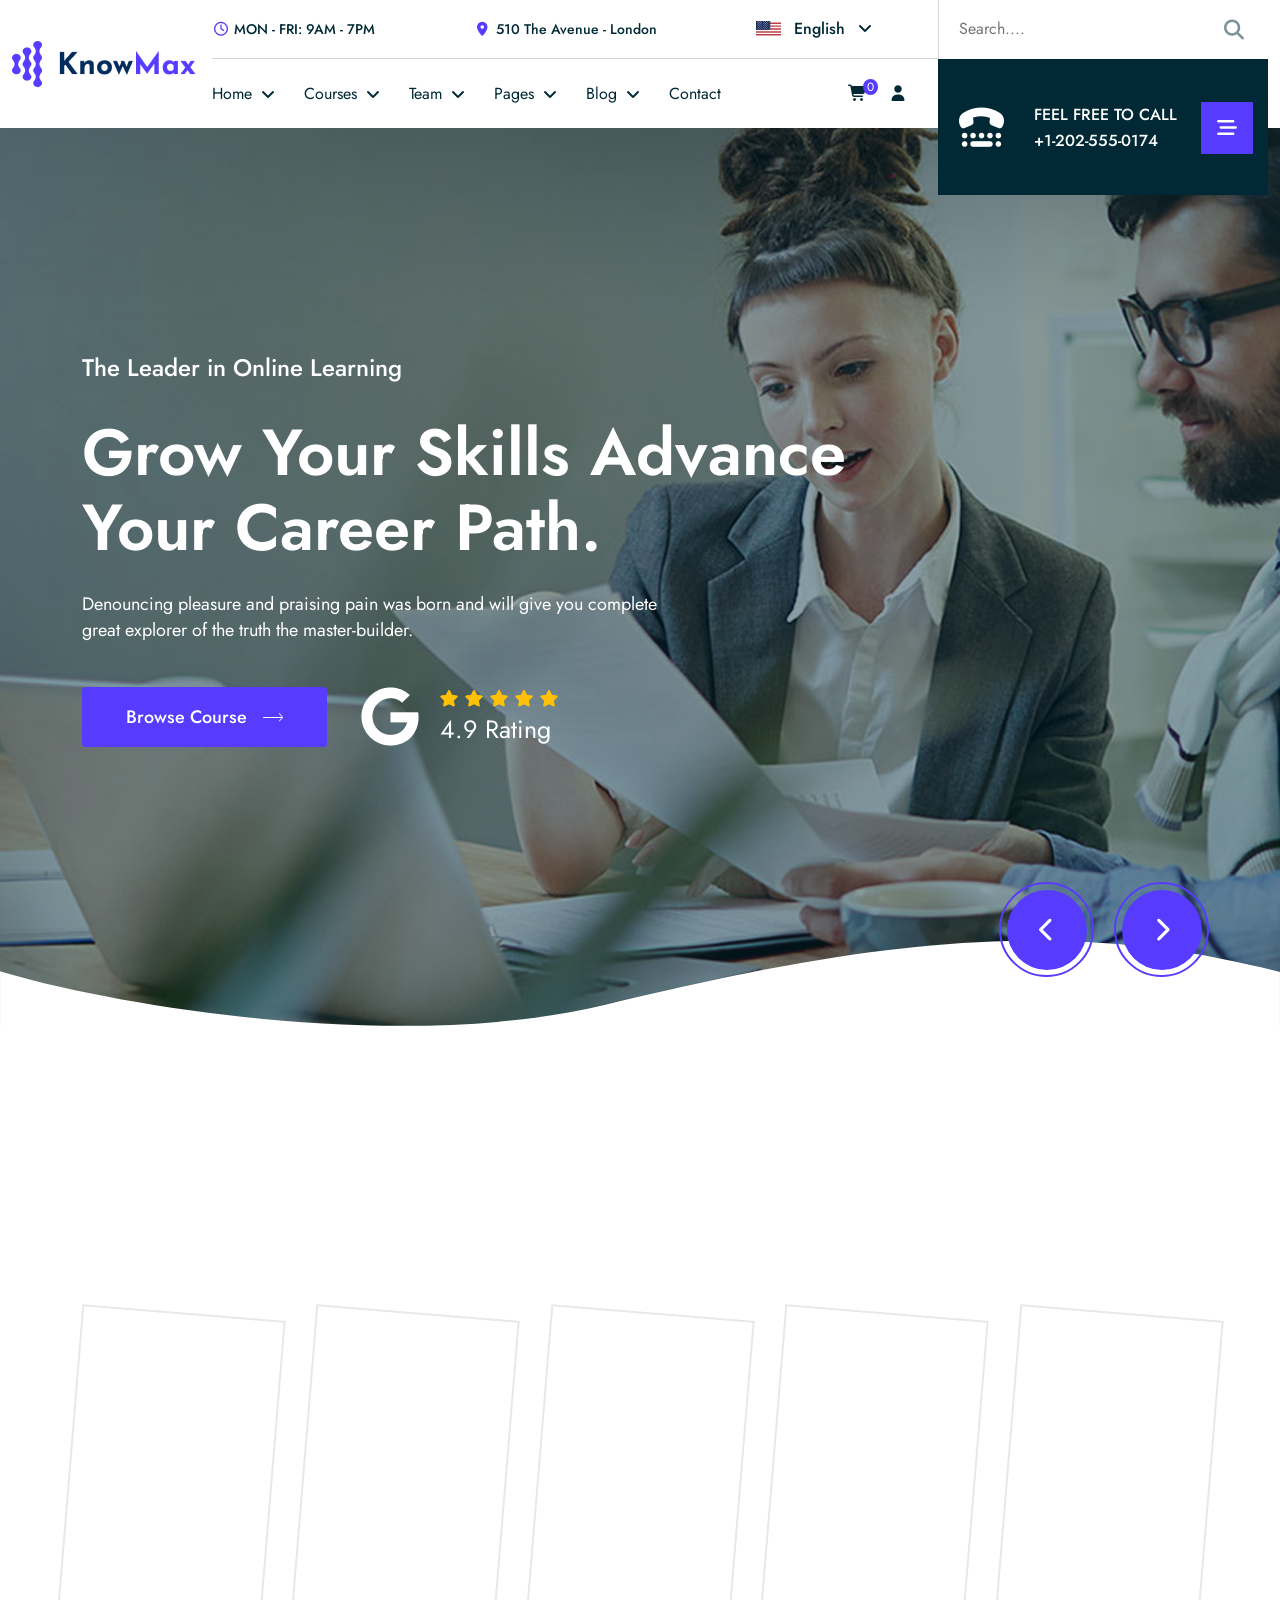
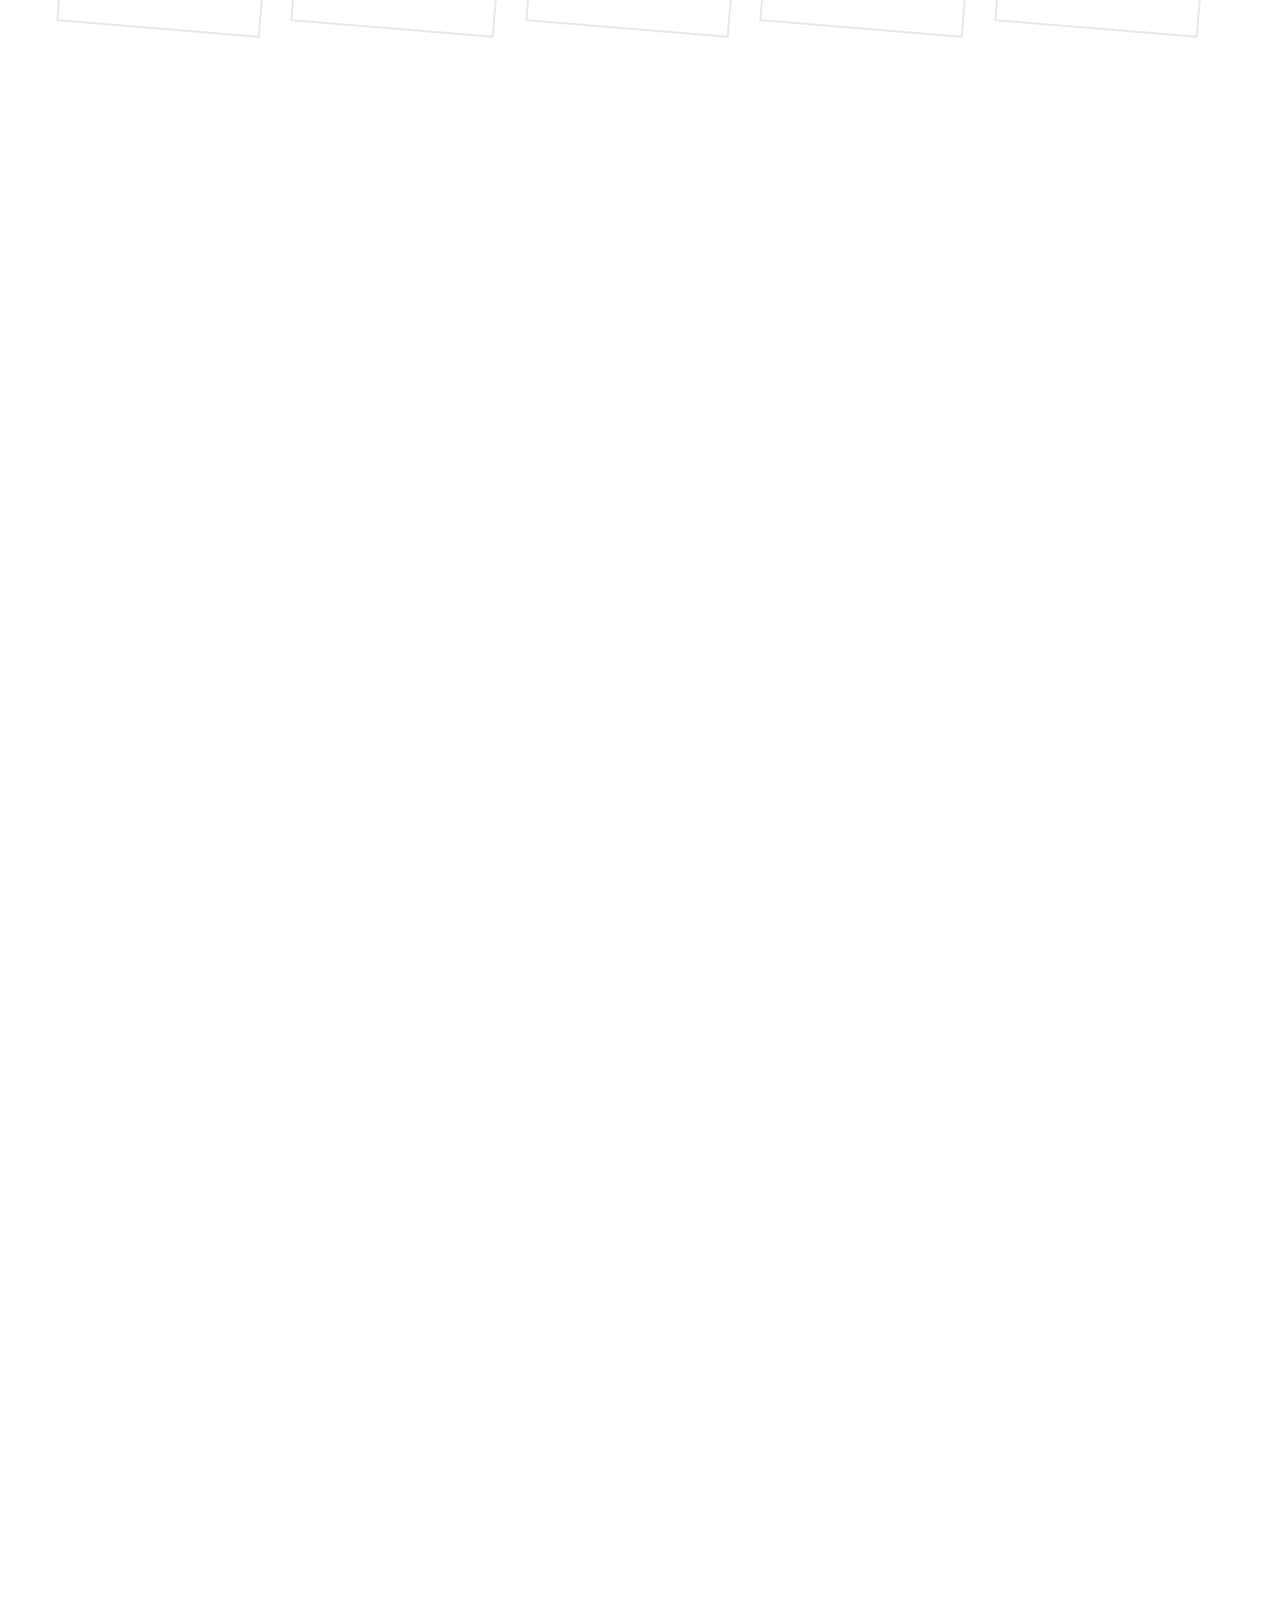
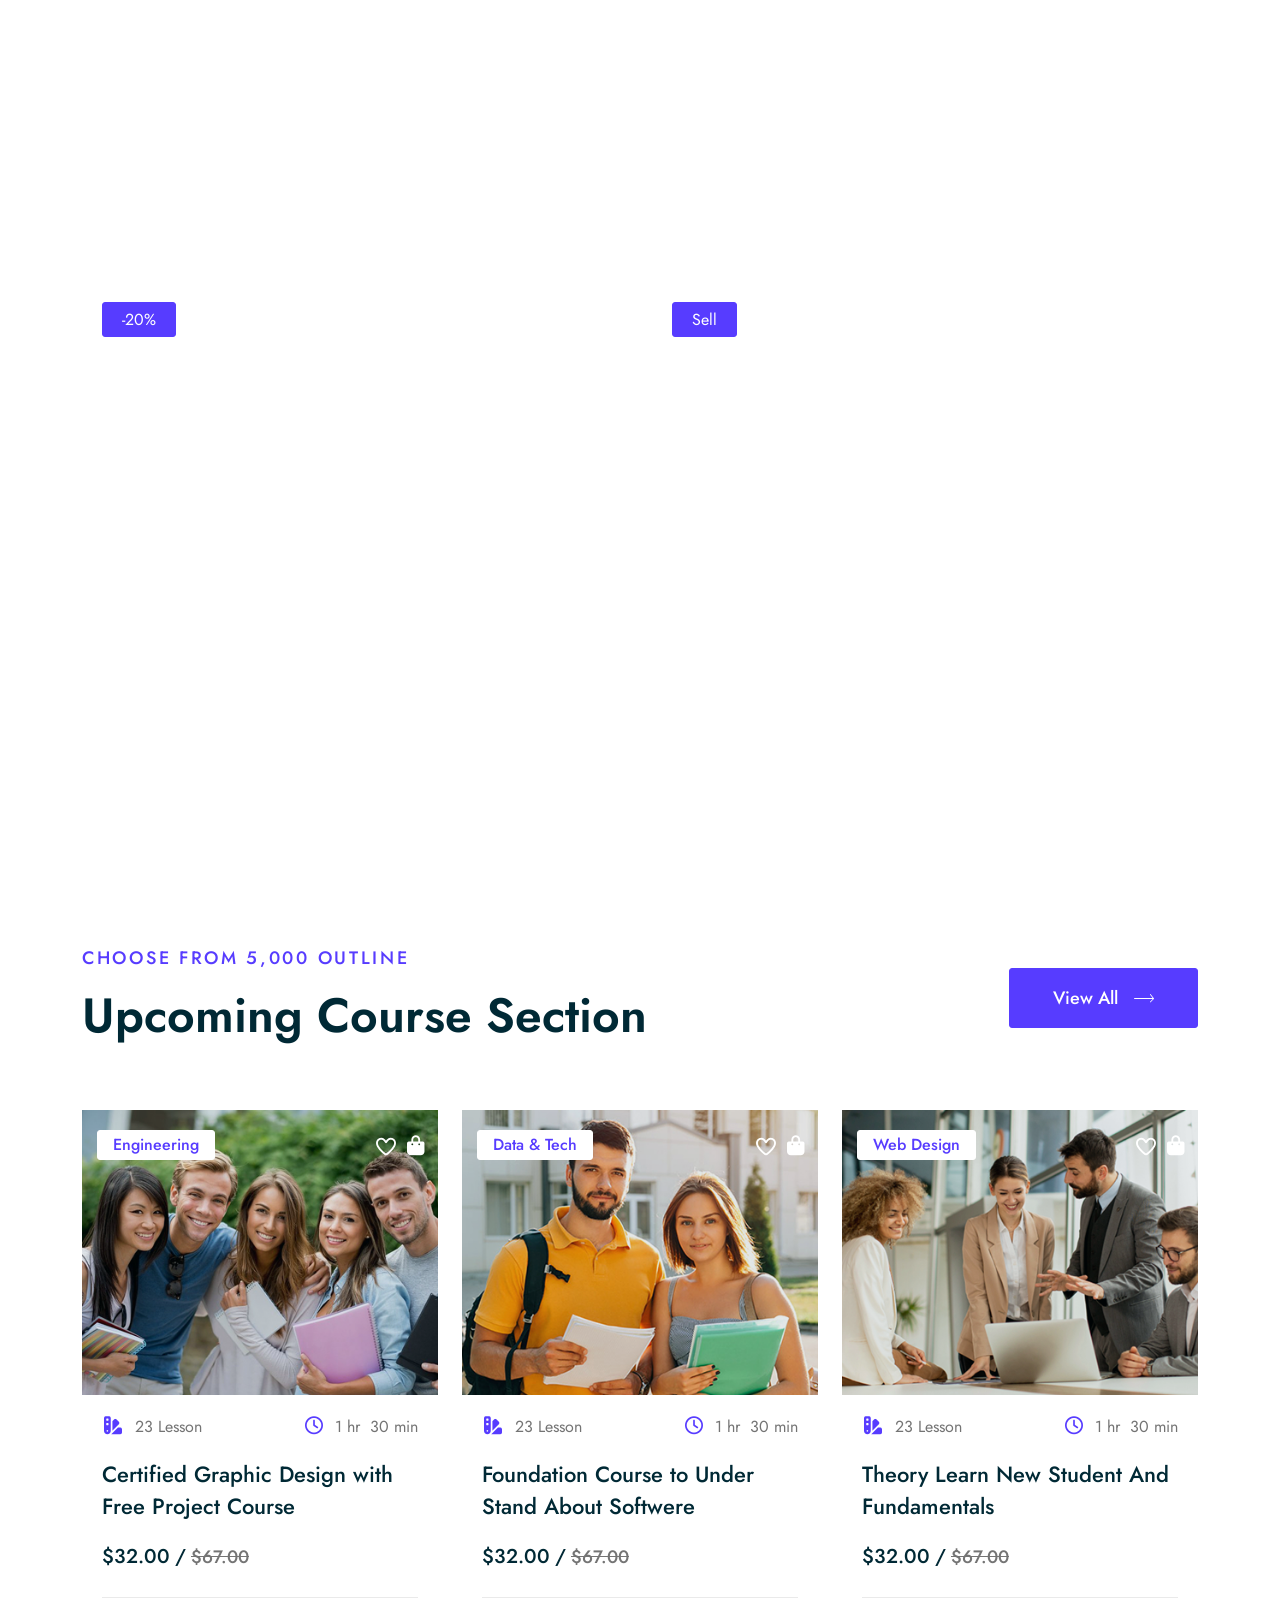
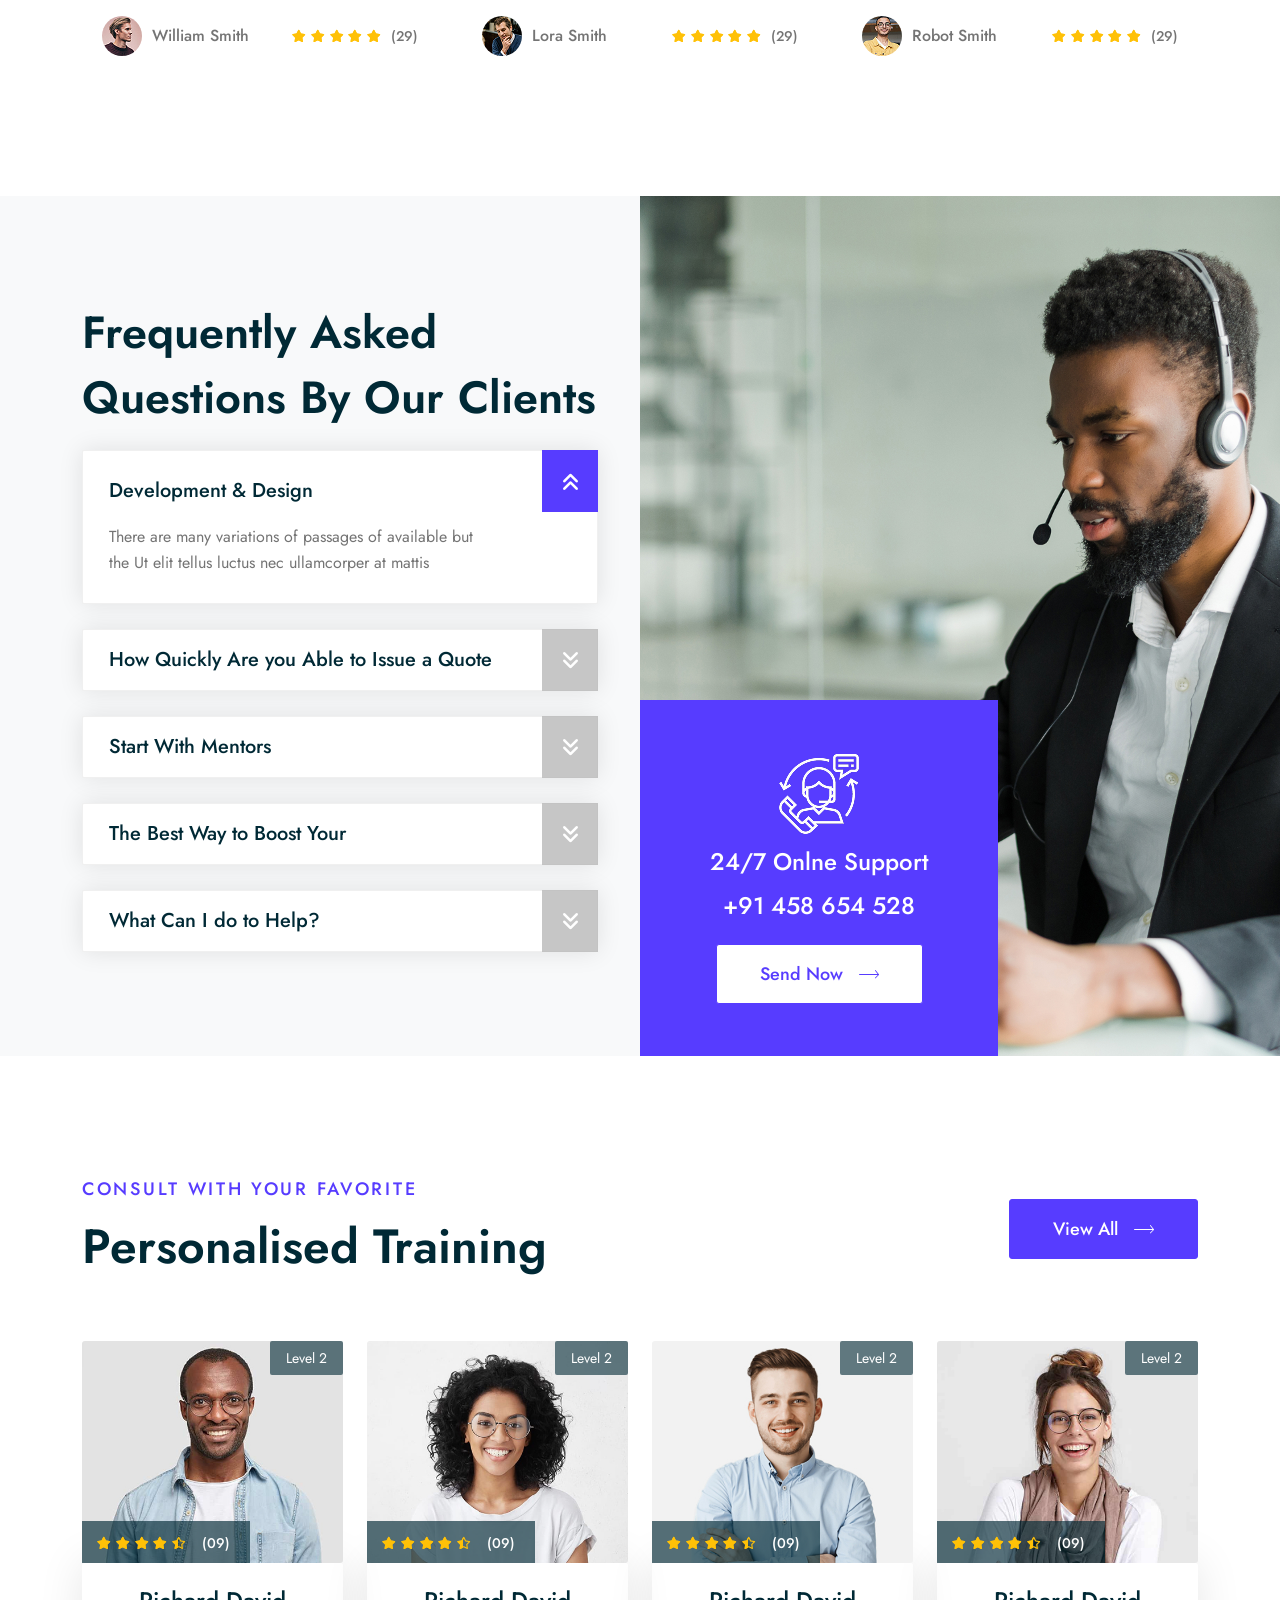
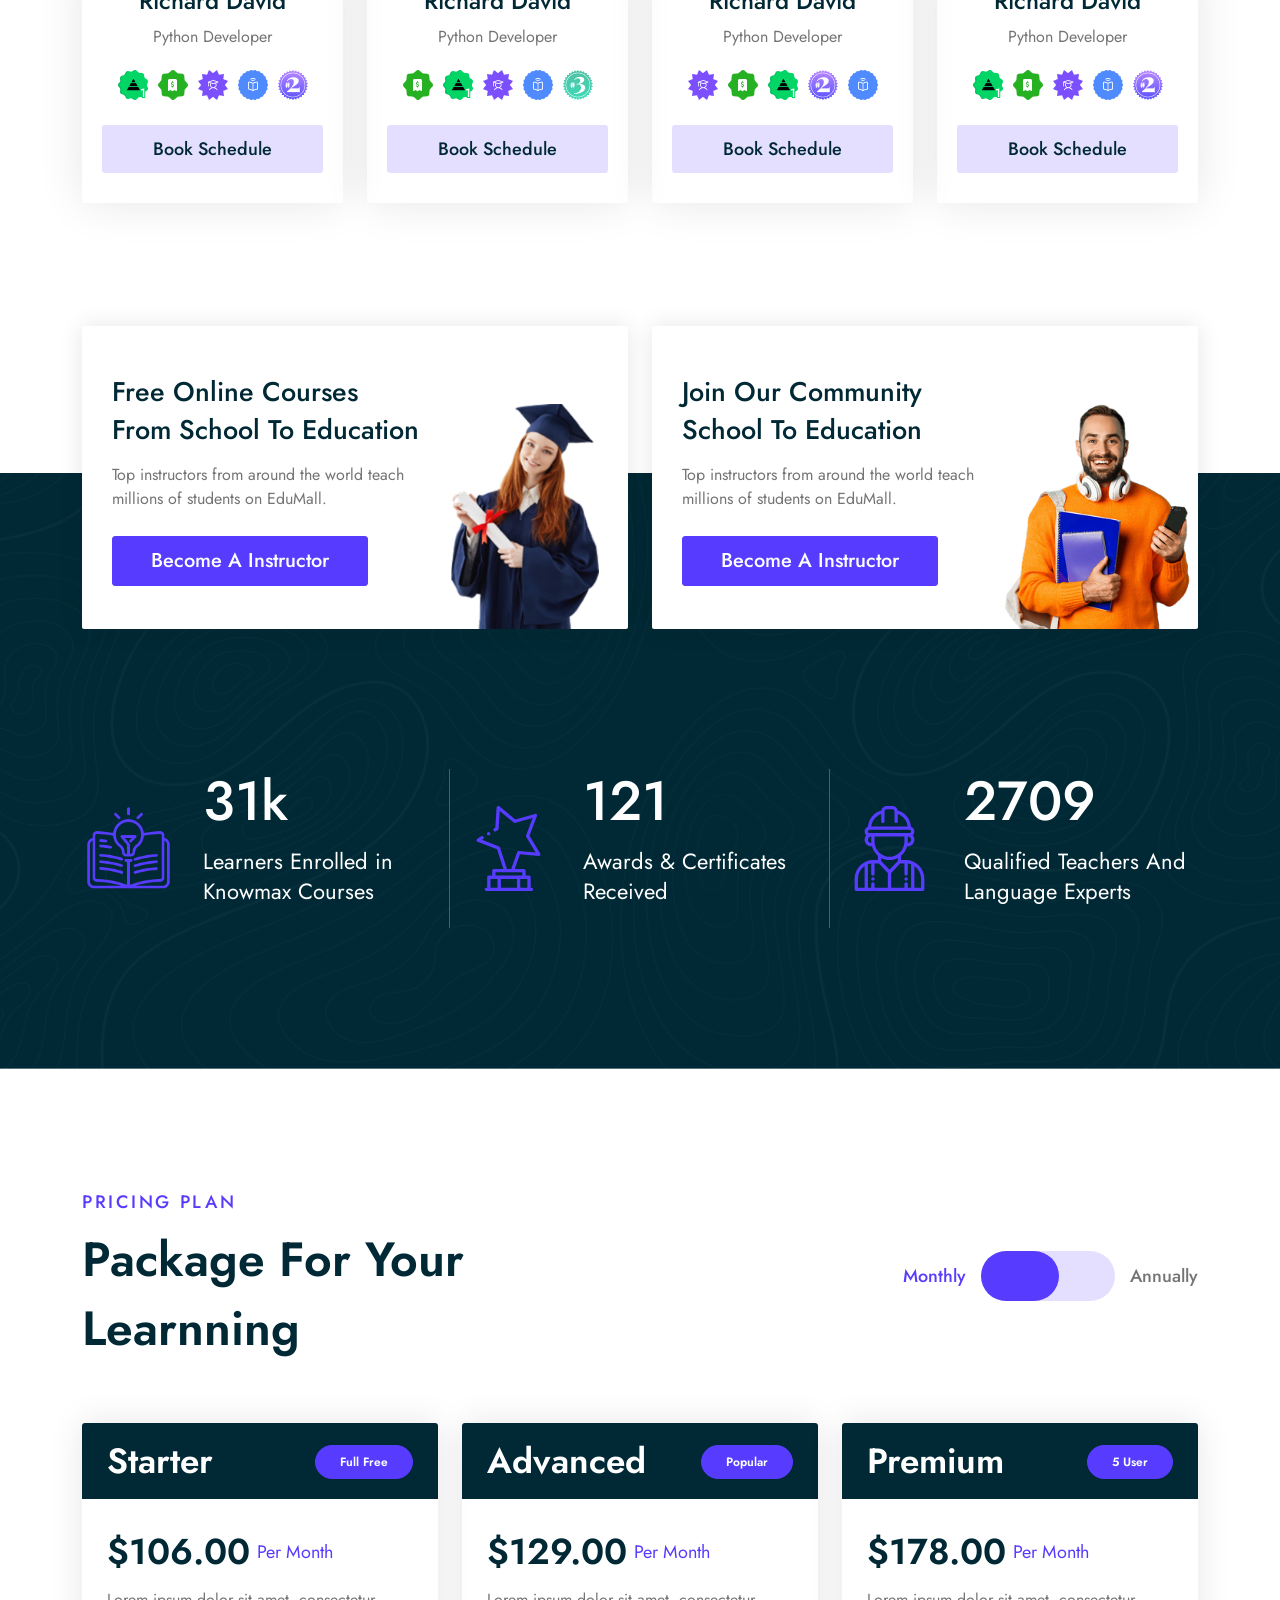
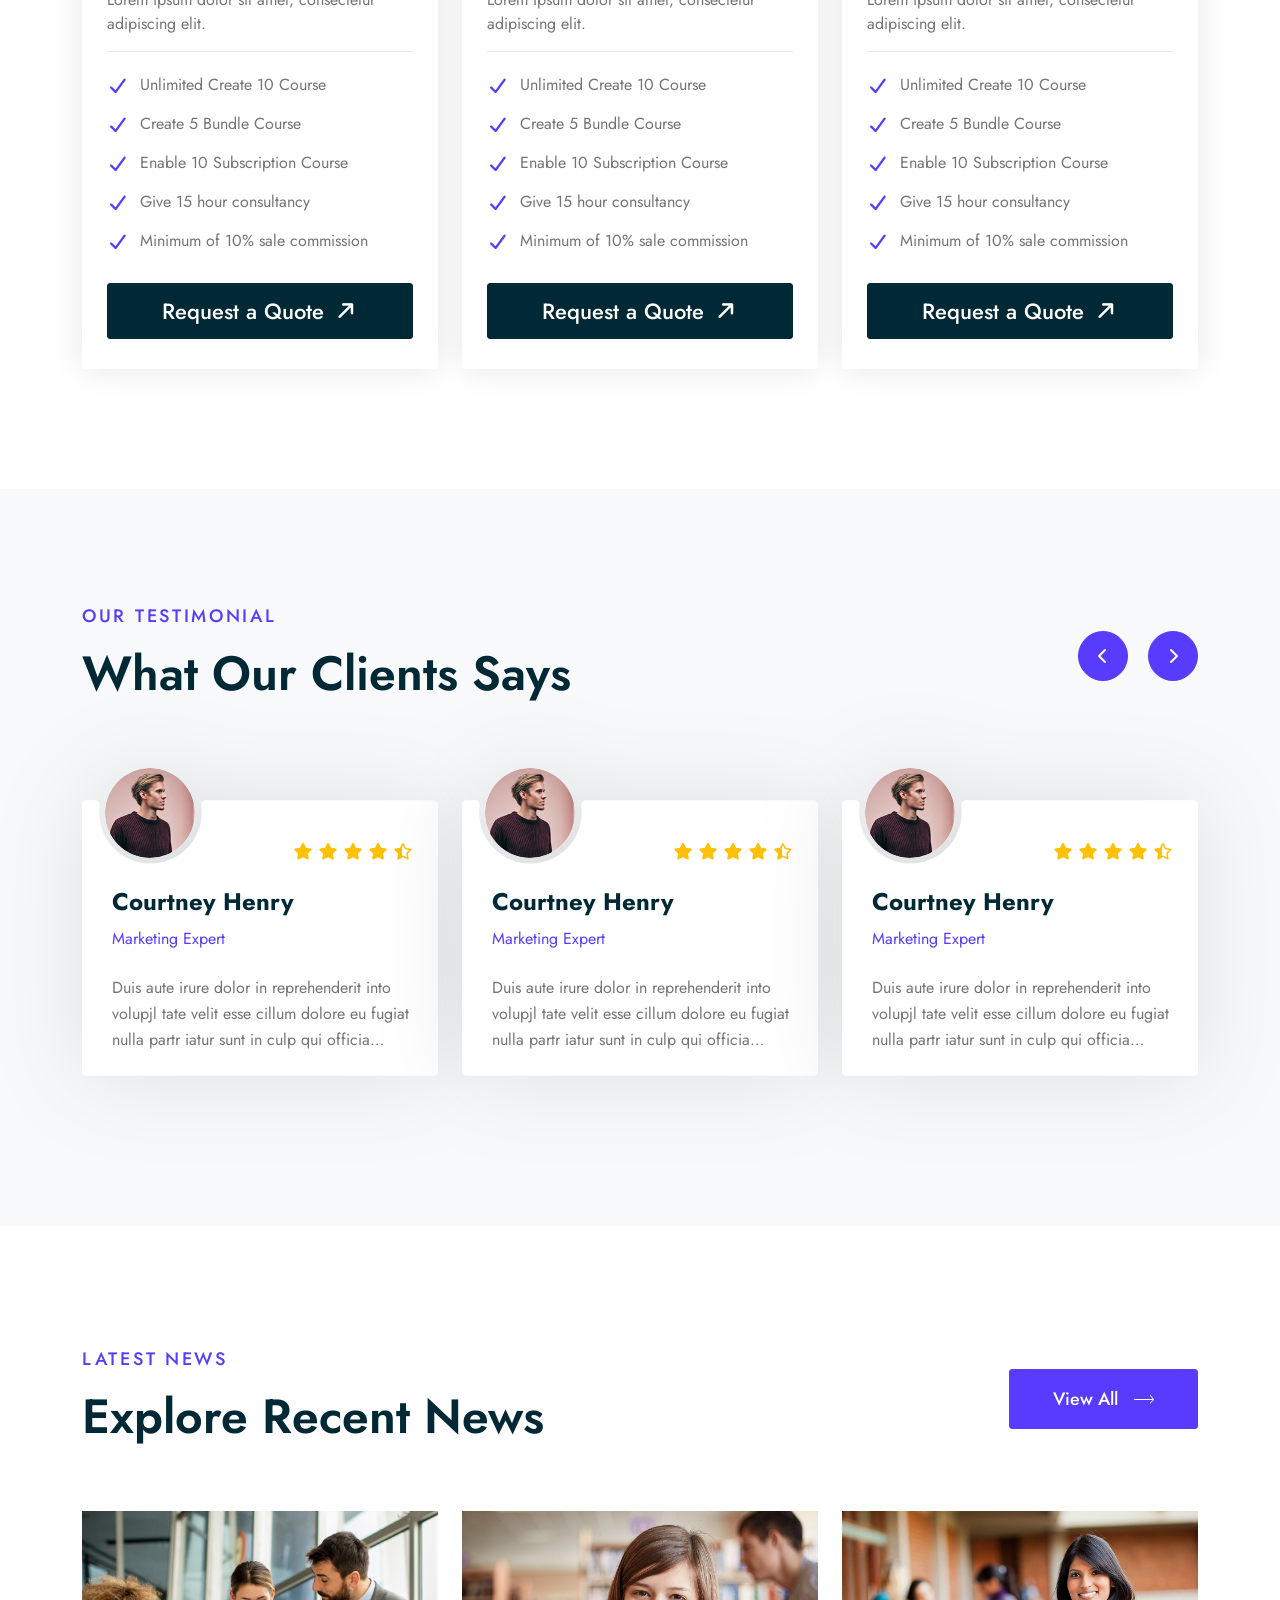
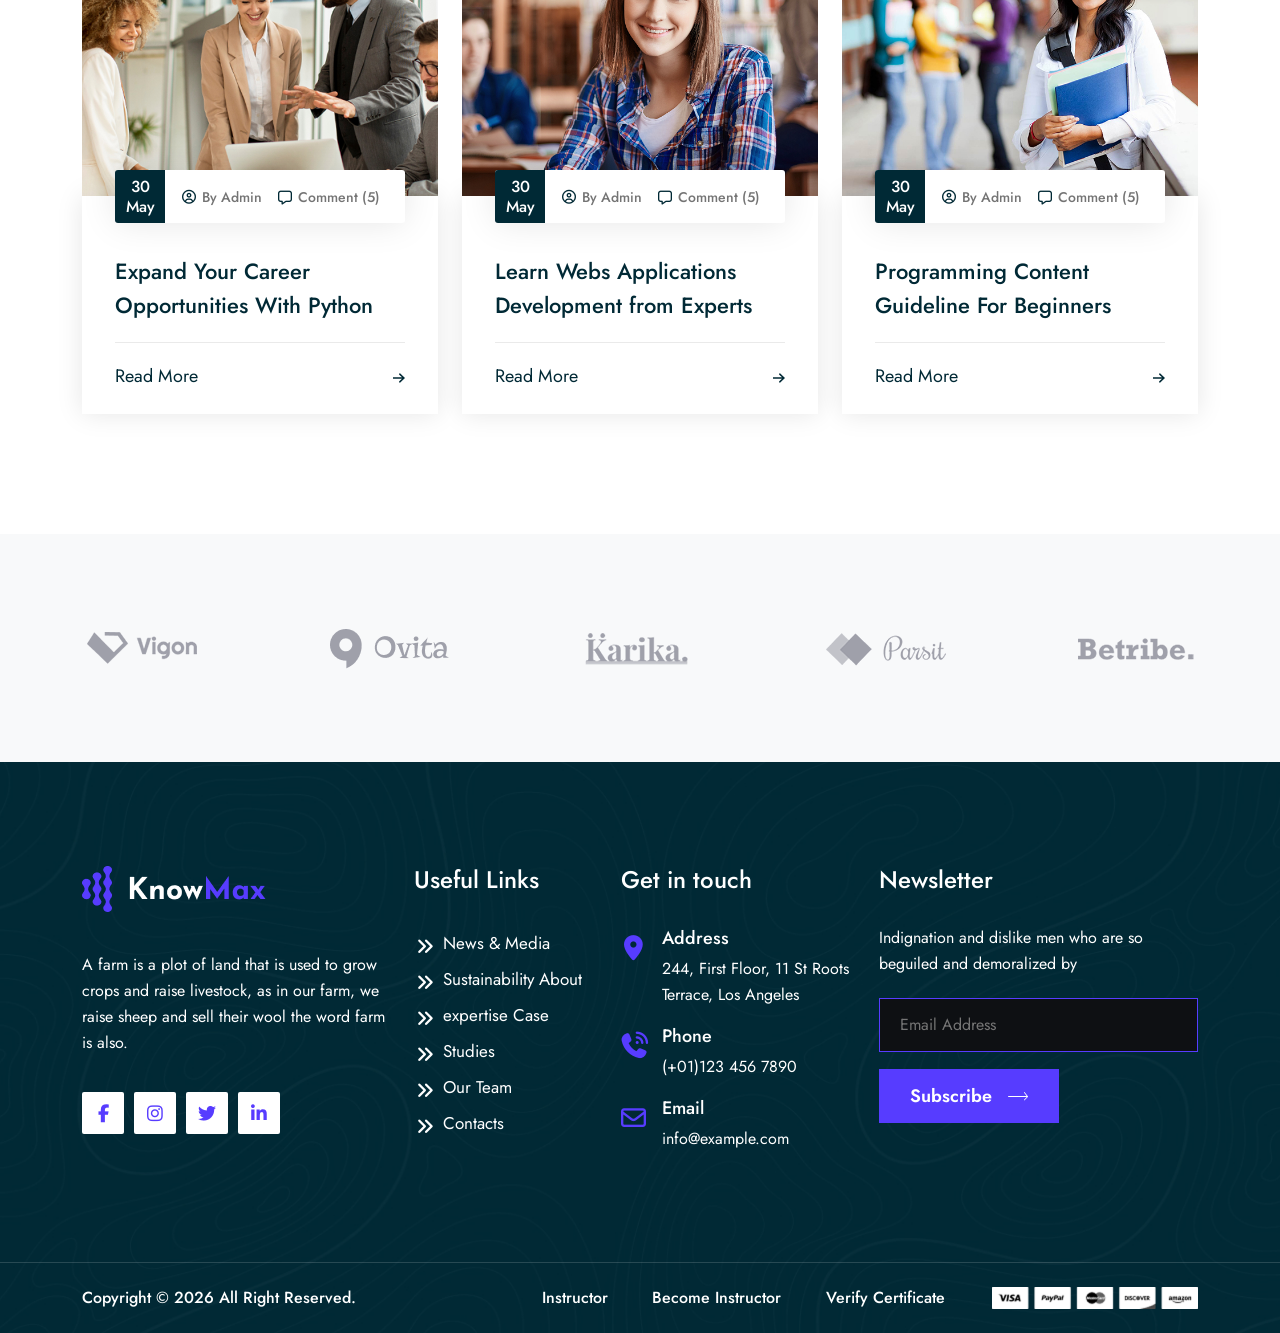
==== index.html @ 877382b9 "Site Header, About, Course & CTA Sections Responsiveness Completed" ====
<!DOCTYPE html>
<html class="no-js" lang="en">

<head>
  <!-- Meta Tags -->
  <meta charset="utf-8" />
  <meta http-equiv="x-ua-compatible" content="ie=edge" />
  <meta name="viewport" content="width=device-width, initial-scale=1" />
  <meta name="description" content="KnowMax - LMS Online Education Course HTML Template">
  <meta name="author" content="Laralink" />
  <!-- Favicon Icon -->
  <link rel="icon" href="assets/img/favicon.png" />
  <!-- Site Title -->
  <title>KnowMax - LMS Online Education Course HTML Template</title>
  <link rel="stylesheet" href="assets/css/bootstrap.min.css" />
  <link rel="stylesheet" href="assets/css/fontawesome.min.css" />
  <link rel="stylesheet" href="assets/css/slick.min.css" />
  <link rel="stylesheet" href="assets/css/animate.css" />
  <link rel="stylesheet" href="assets/css/lightgallery.min.css" />
  <link rel="stylesheet" href="assets/css/odometer.css" />
  <link rel="stylesheet" href="assets/css/flag-icon.min.css" />
  <link rel="stylesheet" href="assets/css/style.css" />
</head>

<body>
  <!-- Start Preloader -->
  <!-- <div class="cs_preloader">
<div class="cs_preloader_in">
<span></span>
<span></span>
</div>
<div class="cs_preloader_text">Loading...</div>
</div> -->
  <!-- End Preloader -->

  <!-- Start Header Section -->
  <header class="cs_site_header cs_style_1 cs_sticky_header">
    <div class="cs_top_header">
      <div class="container">
        <div class="cs_top_header_in">
          <div class="cs_top_header_left"></div>
          <div class="cs_top_header_center">
            <div class="cs_top_header_center_list_wrap">
              <ul class="cs_top_header_center_list cs_mp_0 d-flex">
                <li>
                  <span class="cs_accent_color">
                    <i class="fa-regular fa-clock"></i>
                  </span>
                  <span>MON - FRI: 9AM - 7PM</span>
                </li>
                <li>
                  <span class="cs_accent_color">
                    <i class="fa-solid fa-location-dot"></i>
                  </span>
                  <span>510 The Avenue - London</span>
                </li>
                <li class="cs_language_select">
                  <div class="cs_language_switcher cs_fs_16">
                    <button type="button" name="Language-button" data-lang="EN">
                      <span class="flag-btn flag-icon flag-icon-us"></span>
                      <span class="cs_medium cs_flag_title">English</span>
                      <span><i class="fa-solid fa-angle-down"></i></span>
                    </button>
                  </div>
                  <div class="cs_language_dropdown">
                    <button name="Language-button" data-lang="EN">
                      <span class="flag-btn flag-icon flag-icon-us"></span>
                      <span class="cs_flag_title">English</span>
                    </button>
                    <button data-lang="BN">
                      <span class="flag-btn flag-icon flag-icon-bd"></span>
                      <span class="cs_flag_title">Bengali</span>
                    </button>
                    <button name="Language-button" data-lang="ES">
                      <span class="flag-btn flag-icon flag-icon-es"></span>
                      <span class="cs_flag_title">Spain</span>
                    </button>
                    <button name="Language-button" data-lang="AR">
                      <span class="flag-btn flag-icon flag-icon-sa"></span>
                      <span class="cs_flag_title">Arabic</span>
                    </button>
                    <button name="Language-button" data-lang="ZH">
                      <span class="flag-btn flag-icon flag-icon-cn"></span>
                      <span class="cs_flag_title">China</span>
                    </button>
                    <button name="Language-button" data-lang="DE">
                      <span class="flag-btn flag-icon flag-icon-de"></span>
                      <span class="cs_flag_title">German</span>
                    </button>
                  </div>
                </li>
              </ul>
            </div>
          </div>
          <div class="cs_top_header_right">
            <div class="cs_header_search_form_wrap">
              <form action="#" class="cs_header_search_form">
                <input type="text" placeholder="Search...." class="cs_header_search_field cs_heading_color cs_fs_16">
                <button class="cs_header_submit_btn">
                  <i class="fa-solid fa-magnifying-glass"></i>
                </button>
              </form>
            </div>
          </div>
        </div>
      </div>
    </div>
    <div class="cs_main_header cs_fs_16">
      <div class="container">
        <div class="cs_main_header_in">
          <div class="cs_main_header_left">
            <a class="cs_site_branding" href="index.html" aria-label="Home page link">
              <img src="assets/img/logo.png" alt="Logo">
            </a>
          </div>
          <div class="cs_main_header_center">
            <div class="cs_nav">
              <div class="cs_nav_list_wrap">
                <ul class="cs_nav_list">
                  <li class="menu-item-has-children">
                    <a href="index.html" aria-label="Menu link">Home</a>
                    <ul>
                      <li><a href="index.html" aria-label="Menu link">Default Home</a></li>
                      <li><a href="home-v2.html" aria-label="Menu link">Home V2</a></li>
                      <li><a href="home-v3.html" aria-label="Menu link">Home V3</a></li>
                    </ul>
                  </li>
                  <li class="menu-item-has-children">
                    <a href="course.html" aria-label="Menu link">Courses</a>
                    <ul>
                      <li><a href="course.html" aria-label="Menu link">Courses</a></li>
                      <li><a href="course-details.html" aria-label="Menu link">Courses Details</a></li>
                    </ul>
                  </li>
                  <li class="menu-item-has-children">
                    <a href="team.html" aria-label="Menu link">Team</a>
                    <ul>
                      <li><a href="team.html" aria-label="Menu link">Teams</a></li>
                      <li><a href="team-details.html" aria-label="Menu link">Team Details</a></li>
                    </ul>
                  </li>
                  <li class="menu-item-has-children">
                    <a href="pages.html" aria-label="Menu link">Pages</a>
                    <ul>
                      <li><a href="page.html" aria-label="Menu link">Page 1</a></li>
                      <li><a href="pages.html" aria-label="Menu link">Demo Page 2</a></li>
                    </ul>
                  </li>
                  <li class="menu-item-has-children">
                    <a href="blog.html" aria-label="Menu link">Blog</a>
                    <ul>
                      <li><a href="blog.html" aria-label="Menu link">Blog</a></li>
                      <li><a href="blog-details.html" aria-label="Menu link">Blog Details</a></li>
                    </ul>
                  </li>
                  <li><a href="contact.html" aria-label="Menu link">Contact</a></li>
                </ul>
              </div>
            </div>
          </div>
          <div class="cs_main_header_right">
            <ul class="cs_main_header_right_shopping_cart cs_mp_0 d-flex">
              <li>
                <a href="contact.html" aria-label="Menu link">
                  <i class="fa-solid fa-cart-shopping"></i>
                  <span class="cs_cart_label">0</span>
                </a>
              </li>
              <li>
                <a href="contact.html" aria-label="Menu link">
                  <i class="fa-solid fa-user"></i>
                </a>
              </li>
            </ul>
            <div class="cs_main_header_right_cta">
              <div class="cs_main_header_right_cta_wrapper">
                <ul class="cs_mp_0">
                  <li>
                    <div class="cs_center justify-content-between">
                      <span><i class="fa-solid fa-tty"></i></span>
                      <span class="">
                        <p class="mb-0 cs_medium">Feel Free To Call</p>
                        <a href="tel:+1234567890" class="cs_fs_16 cs_medium">+1-202-555-0174</a>
                      </span>
                      <span class="cs_center"><i class="fa-solid fa-bars-staggered"></i></span>
                    </div>
                  </li>
                </ul>
              </div>
            </div>
          </div>
        </div>
      </div>
    </div>
  </header>
  <!-- End Header Section -->

  <!-- Start of Hero Section -->
  <section class="cs_hero_section_1 cs_slider cs_style_1">
    <div class="cs_slider_container" data-autoplay="0" data-loop="1" data-speed="600" data-center="0"
      data-variable-width="0" data-slides-per-view="1">
      <div class="cs_slider_wrapper overflow-hidden">
        <div class="cs_slide">
          <div class="cs_hero_style_1 cs_bg_filed position-relative" data-src="assets/img/hero_image_1.jpg">
            <div class="container cs_white_color">
              <div class="cs_hero_overlay position-absolute"></div>
              <p class="cs_hero_minititle cs_mb_29 cs_fs_24 cs_medium">The Leader in Online Learning</p>
              <h2 class="cs_hero_title cs_fs_65 cs_white_color cs_mb_26">Grow Your Skills Advance Your Career Path.</h2>
              <p class="cs_hero_details cs_fs_18 cs_mb_44">Denouncing pleasure and praising pain was born and will give
                you complete great explorer of the truth the master-builder.</p>
              <div class="cs_meta d-flex">
                <a href="#" class="cs_fs_18 cs_btn_style_1 cs_radius_3">
                  <Span>Browse Course</Span>
                  <div class="cs_btn_right_arrow cs_center ">
                    <svg xmlns="http://www.w3.org/2000/svg" width="20" height="20" viewBox="0 0 20 20" fill="none">
                      <path
                        d="M19.5866 11H0.41235C0.184269 11 0 10.7715 0 10.4886C0 10.2058 0.184269 9.97723 0.41235 9.97723H18.5906L16.0881 6.87375C15.927 6.67399 15.927 6.34958 16.0881 6.14982C16.2492 5.95006 16.5108 5.95006 16.6718 6.14982L19.8792 10.1274C19.9977 10.2745 20.0325 10.4934 19.9681 10.6852C19.9036 10.8753 19.7529 11 19.5866 11Z"
                        fill="currentColor" />
                      <path
                        d="M16.3435 14.4236C16.2384 14.4236 16.1333 14.3838 16.0538 14.3031C15.8935 14.1428 15.8935 13.8825 16.0538 13.7223L19.2487 10.5274C19.4089 10.3672 19.6692 10.3672 19.8294 10.5274C19.9897 10.6877 19.9897 10.9479 19.8294 11.1082L16.6346 14.3031C16.5538 14.3838 16.4487 14.4236 16.3435 14.4236Z"
                        fill="currentColor" />
                    </svg>
                  </div>
                </a>
                <div class="cs_google_rating cs_center">
                  <div class="cs_google_icon "><i class="fa-brands fa-google"></i></div>
                  <div class="cs_rating_wrapper">
                    <div class="cs_rating cs_mb_1 z-1" data-rating="4.9">
                      <div class="cs_rating_percentage"></div>
                    </div>
                    <div class="cs_rated_number cs_fs_25">4.9 Rating</div>
                  </div>
                </div>
              </div>
            </div>
            <div class="cs_hero_bottom_shape">
              <img src="assets/img/hero_shape_bottom.svg" alt="">
            </div>
          </div>
        </div>
        <div class="cs_slide">
          <div class="cs_hero_style_1 cs_bg_filed position-relative" data-src="assets/img/hero_image_1.jpg">
            <div class="container cs_white_color">
              <div class="cs_hero_overlay position-absolute"></div>
              <p class="cs_hero_minititle cs_mb_29 cs_fs_24 cs_medium">The Leader in Online Learning</p>
              <h2 class="cs_hero_title cs_fs_65 cs_white_color cs_mb_26">Grow Your Skills Advance Your Career Path.</h2>
              <p class="cs_hero_details cs_fs_18 cs_mb_44">Denouncing pleasure and praising pain was born and will give
                you complete great explorer of the truth the master-builder.</p>
              <div class="cs_meta d-flex">
                <a href="#" class="cs_fs_18 cs_btn_style_1 cs_radius_3">
                  <Span>Browse Course</Span>
                  <div class="cs_btn_right_arrow cs_center ">
                    <svg xmlns="http://www.w3.org/2000/svg" width="20" height="20" viewBox="0 0 20 20" fill="none">
                      <path
                        d="M19.5866 11H0.41235C0.184269 11 0 10.7715 0 10.4886C0 10.2058 0.184269 9.97723 0.41235 9.97723H18.5906L16.0881 6.87375C15.927 6.67399 15.927 6.34958 16.0881 6.14982C16.2492 5.95006 16.5108 5.95006 16.6718 6.14982L19.8792 10.1274C19.9977 10.2745 20.0325 10.4934 19.9681 10.6852C19.9036 10.8753 19.7529 11 19.5866 11Z"
                        fill="currentColor" />
                      <path
                        d="M16.3435 14.4236C16.2384 14.4236 16.1333 14.3838 16.0538 14.3031C15.8935 14.1428 15.8935 13.8825 16.0538 13.7223L19.2487 10.5274C19.4089 10.3672 19.6692 10.3672 19.8294 10.5274C19.9897 10.6877 19.9897 10.9479 19.8294 11.1082L16.6346 14.3031C16.5538 14.3838 16.4487 14.4236 16.3435 14.4236Z"
                        fill="currentColor" />
                    </svg>
                  </div>
                </a>
                <div class="cs_google_rating cs_center">
                  <div class="cs_google_icon "><i class="fa-brands fa-google"></i></div>
                  <div class="cs_rating_wrapper">
                    <div class="cs_rating cs_mb_1 z-1" data-rating="4.9">
                      <div class="cs_rating_percentage"></div>
                    </div>
                    <div class="cs_rated_number cs_fs_25">4.9 Rating</div>
                  </div>
                </div>
              </div>
            </div>
            <div class="cs_hero_bottom_shape">
              <img src="assets/img/hero_shape_bottom.svg" alt="">
            </div>
          </div>
        </div>
      </div>
      <div class="cs_slider_arrows cs_style_1 ">
        <div class="cs_left_arrow slick-arrow cs_center">
          <i class="fa-solid fa-chevron-left"></i>
        </div>
        <div class="cs_right_arrow slick-arrow cs_center">
          <i class="fa-solid fa-chevron-right"></i>
        </div>
      </div>
    </div>
  </section>
  <!-- End of Hero Section -->

  <!-- Start of Category Section -->
  <section class="cs_category_section_1">
    <div class="cs_height_120 cs_height_lg_80"></div>
    <div class="container">
      <div class="cs_heading_style_1">
        <div class="cs_heading_column_1">
          <p class="cs_minititle cs_fs_18 cs_medium cs_accent_color cs_ls_2x7 cs_mb_10 ">Browse Categories</p>
          <h2 class="cs_title cs_fs_48 mb-0">Top Course Categories</h2>
        </div>
        <div class="cs_heading_column_2 ">
          <a href="#" class="cs_fs_18 cs_btn_style_1 cs_radius_3">
            <Span>All Categories</Span>
            <div class="cs_btn_right_arrow cs_center">
              <svg xmlns="http://www.w3.org/2000/svg" width="20" height="20" viewBox="0 0 20 20" fill="none">
                <path
                  d="M19.5866 11H0.41235C0.184269 11 0 10.7715 0 10.4886C0 10.2058 0.184269 9.97723 0.41235 9.97723H18.5906L16.0881 6.87375C15.927 6.67399 15.927 6.34958 16.0881 6.14982C16.2492 5.95006 16.5108 5.95006 16.6718 6.14982L19.8792 10.1274C19.9977 10.2745 20.0325 10.4934 19.9681 10.6852C19.9036 10.8753 19.7529 11 19.5866 11Z"
                  fill="currentColor" />
                <path
                  d="M16.3435 14.4236C16.2384 14.4236 16.1333 14.3838 16.0538 14.3031C15.8935 14.1428 15.8935 13.8825 16.0538 13.7223L19.2487 10.5274C19.4089 10.3672 19.6692 10.3672 19.8294 10.5274C19.9897 10.6877 19.9897 10.9479 19.8294 11.1082L16.6346 14.3031C16.5538 14.3838 16.4487 14.4236 16.3435 14.4236Z"
                  fill="currentColor" />
              </svg>
            </div>
          </a>
        </div>
      </div>
      <div class="cs_height_60 cs_height_lg_45"></div>
    </div>
    <div class="container">
      <div class="cs_course_category_style_1_wrapper">
        <div class="cs_course_category_style_1 cs_center_column">
          <div class="cs_course_category_thumbnail">
            <img src="assets/img/course_cat_1.png" alt="">
          </div>
          <div class="cs_course_category_info cs_center_column">
            <a href="#" class="cs_course_title cs_heading_color cs_fs_20 cs_medium cs_mb_18">Web Design</a>
            <div class="cs_course_counter d-flex">
              <p class="cs_fs_18 mb-0">27 Courses</p>
              <span class="cs_btn_right_arrow cs_accent_color cs_center">
                <svg xmlns="http://www.w3.org/2000/svg" width="20" height="20" viewBox="0 0 20 20" fill="none">
                  <path
                    d="M19.5866 11H0.41235C0.184269 11 0 10.7715 0 10.4886C0 10.2058 0.184269 9.97723 0.41235 9.97723H18.5906L16.0881 6.87375C15.927 6.67399 15.927 6.34958 16.0881 6.14982C16.2492 5.95006 16.5108 5.95006 16.6718 6.14982L19.8792 10.1274C19.9977 10.2745 20.0325 10.4934 19.9681 10.6852C19.9036 10.8753 19.7529 11 19.5866 11Z"
                    fill="currentColor" />
                  <path
                    d="M16.3435 14.4236C16.2384 14.4236 16.1333 14.3838 16.0538 14.3031C15.8935 14.1428 15.8935 13.8825 16.0538 13.7223L19.2487 10.5274C19.4089 10.3672 19.6692 10.3672 19.8294 10.5274C19.9897 10.6877 19.9897 10.9479 19.8294 11.1082L16.6346 14.3031C16.5538 14.3838 16.4487 14.4236 16.3435 14.4236Z"
                    fill="currentColor" />
                </svg>
              </span>
            </div>
          </div>
        </div>
        <div class="cs_course_category_style_1 cs_center_column">
          <div class="cs_course_category_thumbnail">
            <img src="assets/img/course_cat_2.png" alt="">
          </div>
          <div class="cs_course_category_info cs_center_column">
            <a href="#" class="cs_course_title cs_heading_color cs_fs_20 cs_medium cs_mb_18">Graphic Design</a>
            <div class="cs_course_counter d-flex">
              <p class="cs_fs_18 mb-0">19 Courses</p>
              <span class="cs_btn_right_arrow cs_accent_color cs_center">
                <svg xmlns="http://www.w3.org/2000/svg" width="20" height="20" viewBox="0 0 20 20" fill="none">
                  <path
                    d="M19.5866 11H0.41235C0.184269 11 0 10.7715 0 10.4886C0 10.2058 0.184269 9.97723 0.41235 9.97723H18.5906L16.0881 6.87375C15.927 6.67399 15.927 6.34958 16.0881 6.14982C16.2492 5.95006 16.5108 5.95006 16.6718 6.14982L19.8792 10.1274C19.9977 10.2745 20.0325 10.4934 19.9681 10.6852C19.9036 10.8753 19.7529 11 19.5866 11Z"
                    fill="currentColor" />
                  <path
                    d="M16.3435 14.4236C16.2384 14.4236 16.1333 14.3838 16.0538 14.3031C15.8935 14.1428 15.8935 13.8825 16.0538 13.7223L19.2487 10.5274C19.4089 10.3672 19.6692 10.3672 19.8294 10.5274C19.9897 10.6877 19.9897 10.9479 19.8294 11.1082L16.6346 14.3031C16.5538 14.3838 16.4487 14.4236 16.3435 14.4236Z"
                    fill="currentColor" />
                </svg>
              </span>
            </div>
          </div>
        </div>
        <div class="cs_course_category_style_1 cs_center_column">
          <div class="cs_course_category_thumbnail">
            <img src="assets/img/course_cat_3.png" alt="">
          </div>
          <div class="cs_course_category_info cs_center_column">
            <a href="#" class="cs_course_title cs_heading_color cs_fs_20 cs_medium cs_mb_18">Finance & Accounting</a>
            <div class="cs_course_counter d-flex">
              <p class="cs_fs_18 mb-0">15 Courses</p>
              <span class="cs_btn_right_arrow cs_accent_color cs_center">
                <svg xmlns="http://www.w3.org/2000/svg" width="20" height="20" viewBox="0 0 20 20" fill="none">
                  <path
                    d="M19.5866 11H0.41235C0.184269 11 0 10.7715 0 10.4886C0 10.2058 0.184269 9.97723 0.41235 9.97723H18.5906L16.0881 6.87375C15.927 6.67399 15.927 6.34958 16.0881 6.14982C16.2492 5.95006 16.5108 5.95006 16.6718 6.14982L19.8792 10.1274C19.9977 10.2745 20.0325 10.4934 19.9681 10.6852C19.9036 10.8753 19.7529 11 19.5866 11Z"
                    fill="currentColor" />
                  <path
                    d="M16.3435 14.4236C16.2384 14.4236 16.1333 14.3838 16.0538 14.3031C15.8935 14.1428 15.8935 13.8825 16.0538 13.7223L19.2487 10.5274C19.4089 10.3672 19.6692 10.3672 19.8294 10.5274C19.9897 10.6877 19.9897 10.9479 19.8294 11.1082L16.6346 14.3031C16.5538 14.3838 16.4487 14.4236 16.3435 14.4236Z"
                    fill="currentColor" />
                </svg>
              </span>
            </div>
          </div>
        </div>
        <div class="cs_course_category_style_1 cs_center_column">
          <div class="cs_course_category_thumbnail">
            <img src="assets/img/course_cat_4.png" alt="">
          </div>
          <div class="cs_course_category_info cs_center_column">
            <a href="#" class="cs_course_title cs_heading_color cs_fs_20 cs_medium cs_mb_18">Art & Humanities</a>
            <div class="cs_course_counter d-flex">
              <p class="cs_fs_18 mb-0">20 Courses</p>
              <span class="cs_btn_right_arrow cs_accent_color cs_center">
                <svg xmlns="http://www.w3.org/2000/svg" width="20" height="20" viewBox="0 0 20 20" fill="none">
                  <path
                    d="M19.5866 11H0.41235C0.184269 11 0 10.7715 0 10.4886C0 10.2058 0.184269 9.97723 0.41235 9.97723H18.5906L16.0881 6.87375C15.927 6.67399 15.927 6.34958 16.0881 6.14982C16.2492 5.95006 16.5108 5.95006 16.6718 6.14982L19.8792 10.1274C19.9977 10.2745 20.0325 10.4934 19.9681 10.6852C19.9036 10.8753 19.7529 11 19.5866 11Z"
                    fill="currentColor" />
                  <path
                    d="M16.3435 14.4236C16.2384 14.4236 16.1333 14.3838 16.0538 14.3031C15.8935 14.1428 15.8935 13.8825 16.0538 13.7223L19.2487 10.5274C19.4089 10.3672 19.6692 10.3672 19.8294 10.5274C19.9897 10.6877 19.9897 10.9479 19.8294 11.1082L16.6346 14.3031C16.5538 14.3838 16.4487 14.4236 16.3435 14.4236Z"
                    fill="currentColor" />
                </svg>
              </span>
            </div>
          </div>
        </div>
        <div class="cs_course_category_style_1 cs_center_column">
          <div class="cs_course_category_thumbnail">
            <img src="assets/img/course_cat_5.png" alt="">
          </div>
          <div class="cs_course_category_info cs_center_column">
            <a href="#" class="cs_course_title cs_heading_color cs_fs_20 cs_medium cs_mb_18">Mobile Application</a>
            <div class="cs_course_counter d-flex">
              <p class="cs_fs_18 mb-0">08 Courses</p>
              <span class="cs_btn_right_arrow cs_accent_color cs_center">
                <svg xmlns="http://www.w3.org/2000/svg" width="20" height="20" viewBox="0 0 20 20" fill="none">
                  <path
                    d="M19.5866 11H0.41235C0.184269 11 0 10.7715 0 10.4886C0 10.2058 0.184269 9.97723 0.41235 9.97723H18.5906L16.0881 6.87375C15.927 6.67399 15.927 6.34958 16.0881 6.14982C16.2492 5.95006 16.5108 5.95006 16.6718 6.14982L19.8792 10.1274C19.9977 10.2745 20.0325 10.4934 19.9681 10.6852C19.9036 10.8753 19.7529 11 19.5866 11Z"
                    fill="currentColor" />
                  <path
                    d="M16.3435 14.4236C16.2384 14.4236 16.1333 14.3838 16.0538 14.3031C15.8935 14.1428 15.8935 13.8825 16.0538 13.7223L19.2487 10.5274C19.4089 10.3672 19.6692 10.3672 19.8294 10.5274C19.9897 10.6877 19.9897 10.9479 19.8294 11.1082L16.6346 14.3031C16.5538 14.3838 16.4487 14.4236 16.3435 14.4236Z"
                    fill="currentColor" />
                </svg>
              </span>
            </div>
          </div>
        </div>
      </div>
    </div>
    </div>
  </section>
  <!-- End of Catewgory Section -->

  <!-- Start of Course Section -->
  <section class="cs_course_section_1 cs_tabs">
    <div class="cs_height_120 cs_height_lg_80"></div>
    <div class="container">
      <div class="cs_heading_style_1">
        <div class="cs_heading_column_1">
          <p class="cs_minititle cs_fs_18 cs_medium cs_accent_color cs_ls_2x7 cs_mb_10 ">Choose from 5,000 Outline</p>
          <h2 class="cs_title cs_fs_48 mb-0">Upcoming Course Section</h2>
        </div>
        <div class="cs_heading_column_2 ">
          <ul class="cs_course_category_wrapper_1 cs_mp_0 cs_fs_18 cs_medium cs_tab_links d-flex">
            <li class="cs_course_category active">
              <a href="#engineering" aria-label="Tab link" class=" ">Engineering</a>
            </li>
            <li class="cs_course_category">
              <a href="#datascience" aria-label="Tab link" class=" ">Data Science</a>
            </li>
            <li class="cs_course_category">
              <a href="#engineering1" aria-label="Tab link" class=" ">Engineering</a>
            </li>
            <li class="cs_course_category">
              <a href="#architecture" aria-label="Tab link" class=" ">Architecture</a>
            </li>
          </ul>
        </div>
      </div>
      <div class="cs_height_60 cs_height_lg_45"></div>
      <div class="cs_tab_body">
        <div class="cs_tab active" id="engineering">
          <div class="row cs_gap_y_30">
            <div class="col-lg-4 col-md-12">
              <div class="cs_course_style_1">
                <div class="cs_course_thumbnail position-relative">
                  <div class="cs_thumb_overlay position-absolute"></div>
                  <img src="assets/img/course_thumb_4.jpg" alt="Card image">
                  <div class="cs_thumb_meta cs_center justify-content-between position-absolute w-100">
                    <div class="cs_thumb_dept cs_btn_style_1 cs_radius_3"><a href="#">Engineering</a></div>
                    <div class="cs_thumb_shopping d-flex">
                      <button class="cs_thumb_wishlist"><i class="fa-regular fa-heart"></i></button>
                      <button class="cs_thumb_cart"><i class="fa-solid fa-bag-shopping"></i></button>
                    </div>
                  </div>
                </div>
                <div class="cs_course_info ">
                  <div class="cs_course_meta cs_mb_20 d-flex justify-content-between">
                    <div class="cs_meta_lesson cs_center">
                      <span><i class="fa-solid fa-swatchbook"></i></span>
                      <span>23 Lesson</span>
                    </div>
                    <div class="cs_meta_time cs_center">
                      <span><i class="fa-regular fa-clock"></i></span>
                      <span class="cs_meta_time_hour">1 hr</span>
                      <span class="cs_meta_time_minutes">30 min</span>
                    </div>
                  </div>
                  <div class="cs_course_title cs_heading_color cs_fs_22 cs_medium cs_mb_20">
                    <a href="#">Certified Graphic Design with Free Project Course</a>
                  </div>
                  <div class="cs_cource_price cs_mb_25">
                    <p class="cs_price cs_medium mb-0">
                      <span class="cs_price_option">
                        <span class="cs_regular_price cs_fs_20 cs_heading_color">$32.00</span>
                        <span class="cs_price_devider cs_fs_20 cs_heading_color">/</span>
                        <s class="cs_discounted_price cs_fs_18">$67.00</s>
                      </span>
                    </p>
                  </div>
                  <hr class="cs_body_color_op15">
                  <div class="cs_course_author d-flex justify-content-between">
                    <div class="cs_author_info cs_center">
                      <div class="cs_author_avatar">
                        <img src="assets/img/course_avatar_1.jpg" alt="">
                      </div>
                      <h3 class="cs_author_title cs_fs_16 cs_medium cs_body_color mb-0">William Smith</h3>
                    </div>
                    <div class="cs_author_rating cs_center">
                      <div class="cs_rating_wrapper">
                        <div class="cs_rating z-1" data-rating="5">
                          <div class="cs_rating_percentage"></div>
                        </div>
                      </div>
                      <div class="cs_rated_number cs_fs_14 cs_medium cs_center">(29)</div>
                    </div>
                  </div>
                </div>
              </div>
            </div>
            <div class="col-lg-4 col-md-12">
              <div class="cs_course_style_1">
                <div class="cs_course_thumbnail position-relative">
                  <div class="cs_thumb_overlay position-absolute"></div>
                  <img src="assets/img/course_thumb_5.jpg" alt="Card image">
                  <div class="cs_thumb_meta cs_center justify-content-between position-absolute w-100">
                    <div class="cs_thumb_dept cs_btn_style_1 cs_radius_3"><a href="#">Data & Tech</a></div>
                    <div class="cs_thumb_shopping d-flex">
                      <button class="cs_thumb_wishlist"><i class="fa-regular fa-heart"></i></button>
                      <button class="cs_thumb_cart"><i class="fa-solid fa-bag-shopping"></i></button>
                    </div>
                  </div>
                </div>
                <div class="cs_course_info ">
                  <div class="cs_course_meta cs_mb_20 d-flex justify-content-between">
                    <div class="cs_meta_lesson cs_center">
                      <span><i class="fa-solid fa-swatchbook"></i></span>
                      <span>23 Lesson</span>
                    </div>
                    <div class="cs_meta_time cs_center">
                      <span><i class="fa-regular fa-clock"></i></span>
                      <span class="cs_meta_time_hour">1 hr</span>
                      <span class="cs_meta_time_minutes">30 min</span>
                    </div>
                  </div>
                  <div class="cs_course_title cs_heading_color cs_fs_22 cs_medium cs_mb_20">
                    <a href="#">Foundation Course to Under Stand About Softwere</a>
                  </div>
                  <div class="cs_cource_price cs_mb_25">
                    <p class="cs_price cs_medium mb-0">
                      <span class="cs_price_option">
                        <span class="cs_regular_price cs_fs_20 cs_heading_color">$32.00</span>
                        <span class="cs_price_devider cs_fs_20 cs_heading_color">/</span>
                        <s class="cs_discounted_price cs_fs_18">$67.00</s>
                      </span>
                    </p>
                  </div>
                  <hr class="cs_body_color_op15">
                  <div class="cs_course_author d-flex justify-content-between">
                    <div class="cs_author_info cs_center">
                      <div class="cs_author_avatar">
                        <img src="assets/img/course_avatar_2.jpg" alt="">
                      </div>
                      <h3 class="cs_author_title cs_fs_16 cs_medium cs_body_color mb-0">Lora Smith</h3>
                    </div>
                    <div class="cs_author_rating cs_center">
                      <div class="cs_rating_wrapper">
                        <div class="cs_rating z-1" data-rating="5">
                          <div class="cs_rating_percentage"></div>
                        </div>
                      </div>
                      <div class="cs_rated_number cs_fs_14 cs_medium cs_center">(29)</div>
                    </div>
                  </div>
                </div>
              </div>
            </div>
            <div class="col-lg-4 col-md-12">
              <div class="cs_course_style_1">
                <div class="cs_course_thumbnail position-relative">
                  <div class="cs_thumb_overlay position-absolute"></div>
                  <img src="assets/img/course_thumb_6.jpg" alt="Card image">
                  <div class="cs_thumb_meta cs_center justify-content-between position-absolute w-100">
                    <div class="cs_thumb_dept cs_btn_style_1 cs_radius_3"><a href="#">Web Design</a></div>
                    <div class="cs_thumb_shopping d-flex">
                      <button class="cs_thumb_wishlist"><i class="fa-regular fa-heart"></i></button>
                      <button class="cs_thumb_cart"><i class="fa-solid fa-bag-shopping"></i></button>
                    </div>
                  </div>
                </div>
                <div class="cs_course_info ">
                  <div class="cs_course_meta cs_mb_20 d-flex justify-content-between">
                    <div class="cs_meta_lesson cs_center">
                      <span><i class="fa-solid fa-swatchbook"></i></span>
                      <span>23 Lesson</span>
                    </div>
                    <div class="cs_meta_time cs_center">
                      <span><i class="fa-regular fa-clock"></i></span>
                      <span class="cs_meta_time_hour">1 hr</span>
                      <span class="cs_meta_time_minutes">30 min</span>
                    </div>
                  </div>
                  <div class="cs_course_title cs_heading_color cs_fs_22 cs_medium cs_mb_20">
                    <a href="#">Theory Learn New Student And Fundamentals</a>
                  </div>
                  <div class="cs_cource_price cs_mb_25">
                    <p class="cs_price cs_medium mb-0">
                      <span class="cs_price_option">
                        <span class="cs_regular_price cs_fs_20 cs_heading_color">$32.00</span>
                        <span class="cs_price_devider cs_fs_20 cs_heading_color">/</span>
                        <s class="cs_discounted_price cs_fs_18">$67.00</s>
                      </span>
                    </p>
                  </div>
                  <hr class="cs_body_color_op15">
                  <div class="cs_course_author d-flex justify-content-between">
                    <div class="cs_author_info cs_center">
                      <div class="cs_author_avatar">
                        <img src="assets/img/course_avatar_3.jpg" alt="">
                      </div>
                      <h3 class="cs_author_title cs_fs_16 cs_medium cs_body_color mb-0">Robot Smith</h3>
                    </div>
                    <div class="cs_author_rating cs_center">
                      <div class="cs_rating_wrapper">
                        <div class="cs_rating z-1" data-rating="5">
                          <div class="cs_rating_percentage"></div>
                        </div>
                      </div>
                      <div class="cs_rated_number cs_fs_14 cs_medium cs_center">(29)</div>
                    </div>
                  </div>
                </div>
              </div>
            </div>
            <div class="col-lg-4 col-md-12">
              <div class="cs_course_style_1">
                <div class="cs_course_thumbnail position-relative">
                  <div class="cs_thumb_overlay position-absolute"></div>
                  <img src="assets/img/course_thumb_7.jpg" alt="Card image">
                  <div class="cs_thumb_meta cs_center justify-content-between position-absolute w-100">
                    <div class="cs_thumb_dept cs_btn_style_1 cs_radius_3"><a href="#">Data & Tech</a></div>
                    <div class="cs_thumb_shopping d-flex">
                      <button class="cs_thumb_wishlist"><i class="fa-regular fa-heart"></i></button>
                      <button class="cs_thumb_cart"><i class="fa-solid fa-bag-shopping"></i></button>
                    </div>
                  </div>
                </div>
                <div class="cs_course_info ">
                  <div class="cs_course_meta cs_mb_20 d-flex justify-content-between">
                    <div class="cs_meta_lesson cs_center">
                      <span><i class="fa-solid fa-swatchbook"></i></span>
                      <span>23 Lesson</span>
                    </div>
                    <div class="cs_meta_time cs_center">
                      <span><i class="fa-regular fa-clock"></i></span>
                      <span class="cs_meta_time_hour">1 hr</span>
                      <span class="cs_meta_time_minutes">30 min</span>
                    </div>
                  </div>
                  <div class="cs_course_title cs_heading_color cs_fs_22 cs_medium cs_mb_20">
                    <a href="#">WordPress & Elementor for Beginers</a>
                  </div>
                  <div class="cs_cource_price cs_mb_25">
                    <p class="cs_price cs_medium mb-0">
                      <span class="cs_price_option">
                        <span class="cs_regular_price cs_fs_20 cs_heading_color">$32.00</span>
                        <span class="cs_price_devider cs_fs_20 cs_heading_color">/</span>
                        <s class="cs_discounted_price cs_fs_18">$67.00</s>
                      </span>
                    </p>
                  </div>
                  <hr class="cs_body_color_op15">
                  <div class="cs_course_author d-flex justify-content-between">
                    <div class="cs_author_info cs_center">
                      <div class="cs_author_avatar">
                        <img src="assets/img/course_avatar_4.jpg" alt="">
                      </div>
                      <h3 class="cs_author_title cs_fs_16 cs_medium cs_body_color mb-0">Zinnat Zaara</h3>
                    </div>
                    <div class="cs_author_rating cs_center">
                      <div class="cs_rating_wrapper">
                        <div class="cs_rating z-1" data-rating="5">
                          <div class="cs_rating_percentage"></div>
                        </div>
                      </div>
                      <div class="cs_rated_number cs_fs_14 cs_medium cs_center">(29)</div>
                    </div>
                  </div>
                </div>
              </div>
            </div>
            <div class="col-lg-4 col-md-12">
              <div class="cs_course_style_1">
                <div class="cs_course_thumbnail position-relative">
                  <div class="cs_thumb_overlay position-absolute"></div>
                  <img src="assets/img/course_thumb_8.jpg" alt="Card image">
                  <div class="cs_thumb_meta cs_center justify-content-between position-absolute w-100">
                    <div class="cs_thumb_dept cs_btn_style_1 cs_radius_3"><a href="#">Graphic</a></div>
                    <div class="cs_thumb_shopping d-flex">
                      <button class="cs_thumb_wishlist"><i class="fa-regular fa-heart"></i></button>
                      <button class="cs_thumb_cart"><i class="fa-solid fa-bag-shopping"></i></button>
                    </div>
                  </div>
                </div>
                <div class="cs_course_info ">
                  <div class="cs_course_meta cs_mb_20 d-flex justify-content-between">
                    <div class="cs_meta_lesson cs_center">
                      <span><i class="fa-solid fa-swatchbook"></i></span>
                      <span>23 Lesson</span>
                    </div>
                    <div class="cs_meta_time cs_center">
                      <span><i class="fa-regular fa-clock"></i></span>
                      <span class="cs_meta_time_hour">1 hr</span>
                      <span class="cs_meta_time_minutes">30 min</span>
                    </div>
                  </div>
                  <div class="cs_course_title cs_heading_color cs_fs_22 cs_medium cs_mb_20">
                    <a href="#">Microservices with Node JS and React</a>
                  </div>
                  <div class="cs_cource_price cs_mb_25">
                    <p class="cs_price cs_medium mb-0">
                      <span class="cs_price_option">
                        <span class="cs_regular_price cs_fs_20 cs_heading_color">$32.00</span>
                        <span class="cs_price_devider cs_fs_20 cs_heading_color">/</span>
                        <s class="cs_discounted_price cs_fs_18">$67.00</s>
                      </span>
                    </p>
                  </div>
                  <hr class="cs_body_color_op15">
                  <div class="cs_course_author d-flex justify-content-between">
                    <div class="cs_author_info cs_center">
                      <div class="cs_author_avatar">
                        <img src="assets/img/course_avatar_5.jpg" alt="">
                      </div>
                      <h3 class="cs_author_title cs_fs_16 cs_medium cs_body_color mb-0">Angel Mili</h3>
                    </div>
                    <div class="cs_author_rating cs_center">
                      <div class="cs_rating_wrapper">
                        <div class="cs_rating z-1" data-rating="5">
                          <div class="cs_rating_percentage"></div>
                        </div>
                      </div>
                      <div class="cs_rated_number cs_fs_14 cs_medium cs_center">(29)</div>
                    </div>
                  </div>
                </div>
              </div>
            </div>
            <div class="col-lg-4 col-md-12">
              <div class="cs_course_style_1">
                <div class="cs_course_thumbnail position-relative">
                  <div class="cs_thumb_overlay position-absolute"></div>
                  <img src="assets/img/course_thumb_1.jpg" alt="Card image">
                  <div class="cs_thumb_meta cs_center justify-content-between position-absolute w-100">
                    <div class="cs_thumb_dept cs_btn_style_1 cs_radius_3"><a href="#">Data & Tech</a></div>
                    <div class="cs_thumb_shopping d-flex">
                      <button class="cs_thumb_wishlist"><i class="fa-regular fa-heart"></i></button>
                      <button class="cs_thumb_cart"><i class="fa-solid fa-bag-shopping"></i></button>
                    </div>
                  </div>
                </div>
                <div class="cs_course_info ">
                  <div class="cs_course_meta cs_mb_20 d-flex justify-content-between">
                    <div class="cs_meta_lesson cs_center">
                      <span><i class="fa-solid fa-swatchbook"></i></span>
                      <span>23 Lesson</span>
                    </div>
                    <div class="cs_meta_time cs_center">
                      <span><i class="fa-regular fa-clock"></i></span>
                      <span class="cs_meta_time_hour">1 hr</span>
                      <span class="cs_meta_time_minutes">30 min</span>
                    </div>
                  </div>
                  <div class="cs_course_title cs_heading_color cs_fs_22 cs_medium cs_mb_20">
                    <a href="#">Python for Beginers - Learn Programming</a>
                  </div>
                  <div class="cs_cource_price cs_mb_25">
                    <p class="cs_price cs_medium mb-0">
                      <span class="cs_price_option">
                        <span class="cs_regular_price cs_fs_20 cs_heading_color">$32.00</span>
                        <span class="cs_price_devider cs_fs_20 cs_heading_color">/</span>
                        <s class="cs_discounted_price cs_fs_18">$67.00</s>
                      </span>
                    </p>
                  </div>
                  <hr class="cs_body_color_op15">
                  <div class="cs_course_author d-flex justify-content-between">
                    <div class="cs_author_info cs_center">
                      <div class="cs_author_avatar">
                        <img src="assets/img/course_avatar_6.jpg" alt="">
                      </div>
                      <h3 class="cs_author_title cs_fs_16 cs_medium cs_body_color mb-0">Wade Warren</h3>
                    </div>
                    <div class="cs_author_rating cs_center">
                      <div class="cs_rating_wrapper">
                        <div class="cs_rating z-1" data-rating="5">
                          <div class="cs_rating_percentage"></div>
                        </div>
                      </div>
                      <div class="cs_rated_number cs_fs_14 cs_medium cs_center">(29)</div>
                    </div>
                  </div>
                </div>
              </div>
            </div>
          </div>
        </div>
        <div class="cs_tab" id="datascience">
          <div class="row cs_gap_y_30">
            <div class="col-lg-4 col-md-12">
              <div class="cs_course_style_1">
                <div class="cs_course_thumbnail position-relative">
                  <div class="cs_thumb_overlay position-absolute"></div>
                  <img src="assets/img/course_thumb_4.jpg" alt="Card image">
                  <div class="cs_thumb_meta cs_center justify-content-between position-absolute w-100">
                    <div class="cs_thumb_dept cs_btn_style_1 cs_radius_3"><a href="#">Engineering</a></div>
                    <div class="cs_thumb_shopping d-flex">
                      <button class="cs_thumb_wishlist"><i class="fa-regular fa-heart"></i></button>
                      <button class="cs_thumb_cart"><i class="fa-solid fa-bag-shopping"></i></button>
                    </div>
                  </div>
                </div>
                <div class="cs_course_info ">
                  <div class="cs_course_meta cs_mb_20 d-flex justify-content-between">
                    <div class="cs_meta_lesson cs_center">
                      <span><i class="fa-solid fa-swatchbook"></i></span>
                      <span>23 Lesson</span>
                    </div>
                    <div class="cs_meta_time cs_center">
                      <span><i class="fa-regular fa-clock"></i></span>
                      <span class="cs_meta_time_hour">1 hr</span>
                      <span class="cs_meta_time_minutes">30 min</span>
                    </div>
                  </div>
                  <div class="cs_course_title cs_heading_color cs_fs_22 cs_medium cs_mb_20">
                    <a href="#">Certified Graphic Design with Free Project Course</a>
                  </div>
                  <div class="cs_cource_price cs_mb_25">
                    <p class="cs_price cs_medium mb-0">
                      <span class="cs_price_option">
                        <span class="cs_regular_price cs_fs_20 cs_heading_color">$32.00</span>
                        <span class="cs_price_devider cs_fs_20 cs_heading_color">/</span>
                        <s class="cs_discounted_price cs_fs_18">$67.00</s>
                      </span>
                    </p>
                  </div>
                  <hr class="cs_body_color_op15">
                  <div class="cs_course_author d-flex justify-content-between">
                    <div class="cs_author_info cs_center">
                      <div class="cs_author_avatar">
                        <img src="assets/img/course_avatar_1.jpg" alt="">
                      </div>
                      <h3 class="cs_author_title cs_fs_16 cs_medium cs_body_color mb-0">William Smith</h3>
                    </div>
                    <div class="cs_author_rating cs_center">
                      <div class="cs_rating_wrapper">
                        <div class="cs_rating z-1" data-rating="5">
                          <div class="cs_rating_percentage"></div>
                        </div>
                      </div>
                      <div class="cs_rated_number cs_fs_14 cs_medium cs_center">(29)</div>
                    </div>
                  </div>
                </div>
              </div>
            </div>
            <div class="col-lg-4 col-md-12">
              <div class="cs_course_style_1">
                <div class="cs_course_thumbnail position-relative">
                  <div class="cs_thumb_overlay position-absolute"></div>
                  <img src="assets/img/course_thumb_6.jpg" alt="Card image">
                  <div class="cs_thumb_meta cs_center justify-content-between position-absolute w-100">
                    <div class="cs_thumb_dept cs_btn_style_1 cs_radius_3"><a href="#">Web Design</a></div>
                    <div class="cs_thumb_shopping d-flex">
                      <button class="cs_thumb_wishlist"><i class="fa-regular fa-heart"></i></button>
                      <button class="cs_thumb_cart"><i class="fa-solid fa-bag-shopping"></i></button>
                    </div>
                  </div>
                </div>
                <div class="cs_course_info ">
                  <div class="cs_course_meta cs_mb_20 d-flex justify-content-between">
                    <div class="cs_meta_lesson cs_center">
                      <span><i class="fa-solid fa-swatchbook"></i></span>
                      <span>23 Lesson</span>
                    </div>
                    <div class="cs_meta_time cs_center">
                      <span><i class="fa-regular fa-clock"></i></span>
                      <span class="cs_meta_time_hour">1 hr</span>
                      <span class="cs_meta_time_minutes">30 min</span>
                    </div>
                  </div>
                  <div class="cs_course_title cs_heading_color cs_fs_22 cs_medium cs_mb_20">
                    <a href="#">Theory Learn New Student And Fundamentals</a>
                  </div>
                  <div class="cs_cource_price cs_mb_25">
                    <p class="cs_price cs_medium mb-0">
                      <span class="cs_price_option">
                        <span class="cs_regular_price cs_fs_20 cs_heading_color">$32.00</span>
                        <span class="cs_price_devider cs_fs_20 cs_heading_color">/</span>
                        <s class="cs_discounted_price cs_fs_18">$67.00</s>
                      </span>
                    </p>
                  </div>
                  <hr class="cs_body_color_op15">
                  <div class="cs_course_author d-flex justify-content-between">
                    <div class="cs_author_info cs_center">
                      <div class="cs_author_avatar">
                        <img src="assets/img/course_avatar_3.jpg" alt="">
                      </div>
                      <h3 class="cs_author_title cs_fs_16 cs_medium cs_body_color mb-0">Robot Smith</h3>
                    </div>
                    <div class="cs_author_rating cs_center">
                      <div class="cs_rating_wrapper">
                        <div class="cs_rating z-1" data-rating="5">
                          <div class="cs_rating_percentage"></div>
                        </div>
                      </div>
                      <div class="cs_rated_number cs_fs_14 cs_medium cs_center">(29)</div>
                    </div>
                  </div>
                </div>
              </div>
            </div>
            <div class="col-lg-4 col-md-12">
              <div class="cs_course_style_1">
                <div class="cs_course_thumbnail position-relative">
                  <div class="cs_thumb_overlay position-absolute"></div>
                  <img src="assets/img/course_thumb_8.jpg" alt="Card image">
                  <div class="cs_thumb_meta cs_center justify-content-between position-absolute w-100">
                    <div class="cs_thumb_dept cs_btn_style_1 cs_radius_3"><a href="#">Graphic</a></div>
                    <div class="cs_thumb_shopping d-flex">
                      <button class="cs_thumb_wishlist"><i class="fa-regular fa-heart"></i></button>
                      <button class="cs_thumb_cart"><i class="fa-solid fa-bag-shopping"></i></button>
                    </div>
                  </div>
                </div>
                <div class="cs_course_info ">
                  <div class="cs_course_meta cs_mb_20 d-flex justify-content-between">
                    <div class="cs_meta_lesson cs_center">
                      <span><i class="fa-solid fa-swatchbook"></i></span>
                      <span>23 Lesson</span>
                    </div>
                    <div class="cs_meta_time cs_center">
                      <span><i class="fa-regular fa-clock"></i></span>
                      <span class="cs_meta_time_hour">1 hr</span>
                      <span class="cs_meta_time_minutes">30 min</span>
                    </div>
                  </div>
                  <div class="cs_course_title cs_heading_color cs_fs_22 cs_medium cs_mb_20">
                    <a href="#">Microservices with Node JS and React</a>
                  </div>
                  <div class="cs_cource_price cs_mb_25">
                    <p class="cs_price cs_medium mb-0">
                      <span class="cs_price_option">
                        <span class="cs_regular_price cs_fs_20 cs_heading_color">$32.00</span>
                        <span class="cs_price_devider cs_fs_20 cs_heading_color">/</span>
                        <s class="cs_discounted_price cs_fs_18">$67.00</s>
                      </span>
                    </p>
                  </div>
                  <hr class="cs_body_color_op15">
                  <div class="cs_course_author d-flex justify-content-between">
                    <div class="cs_author_info cs_center">
                      <div class="cs_author_avatar">
                        <img src="assets/img/course_avatar_5.jpg" alt="">
                      </div>
                      <h3 class="cs_author_title cs_fs_16 cs_medium cs_body_color mb-0">Angel Mili</h3>
                    </div>
                    <div class="cs_author_rating cs_center">
                      <div class="cs_rating_wrapper">
                        <div class="cs_rating z-1" data-rating="5">
                          <div class="cs_rating_percentage"></div>
                        </div>
                      </div>
                      <div class="cs_rated_number cs_fs_14 cs_medium cs_center">(29)</div>
                    </div>
                  </div>
                </div>
              </div>
            </div>
          </div>
        </div>
        <div class="cs_tab" id="engineering1">
          <div class="row cs_gap_y_30">
            <div class="col-lg-4 col-md-12">
              <div class="cs_course_style_1">
                <div class="cs_course_thumbnail position-relative">
                  <div class="cs_thumb_overlay position-absolute"></div>
                  <img src="assets/img/course_thumb_5.jpg" alt="Card image">
                  <div class="cs_thumb_meta cs_center justify-content-between position-absolute w-100">
                    <div class="cs_thumb_dept cs_btn_style_1 cs_radius_3"><a href="#">Data & Tech</a></div>
                    <div class="cs_thumb_shopping d-flex">
                      <button class="cs_thumb_wishlist"><i class="fa-regular fa-heart"></i></button>
                      <button class="cs_thumb_cart"><i class="fa-solid fa-bag-shopping"></i></button>
                    </div>
                  </div>
                </div>
                <div class="cs_course_info ">
                  <div class="cs_course_meta cs_mb_20 d-flex justify-content-between">
                    <div class="cs_meta_lesson cs_center">
                      <span><i class="fa-solid fa-swatchbook"></i></span>
                      <span>23 Lesson</span>
                    </div>
                    <div class="cs_meta_time cs_center">
                      <span><i class="fa-regular fa-clock"></i></span>
                      <span class="cs_meta_time_hour">1 hr</span>
                      <span class="cs_meta_time_minutes">30 min</span>
                    </div>
                  </div>
                  <div class="cs_course_title cs_heading_color cs_fs_22 cs_medium cs_mb_20">
                    <a href="#">Foundation Course to Under Stand About Softwere</a>
                  </div>
                  <div class="cs_cource_price cs_mb_25">
                    <p class="cs_price cs_medium mb-0">
                      <span class="cs_price_option">
                        <span class="cs_regular_price cs_fs_20 cs_heading_color">$32.00</span>
                        <span class="cs_price_devider cs_fs_20 cs_heading_color">/</span>
                        <s class="cs_discounted_price cs_fs_18">$67.00</s>
                      </span>
                    </p>
                  </div>
                  <hr class="cs_body_color_op15">
                  <div class="cs_course_author d-flex justify-content-between">
                    <div class="cs_author_info cs_center">
                      <div class="cs_author_avatar">
                        <img src="assets/img/course_avatar_2.jpg" alt="">
                      </div>
                      <h3 class="cs_author_title cs_fs_16 cs_medium cs_body_color mb-0">Lora Smith</h3>
                    </div>
                    <div class="cs_author_rating cs_center">
                      <div class="cs_rating_wrapper">
                        <div class="cs_rating z-1" data-rating="5">
                          <div class="cs_rating_percentage"></div>
                        </div>
                      </div>
                      <div class="cs_rated_number cs_fs_14 cs_medium cs_center">(29)</div>
                    </div>
                  </div>
                </div>
              </div>
            </div>
            <div class="col-lg-4 col-md-12">
              <div class="cs_course_style_1">
                <div class="cs_course_thumbnail position-relative">
                  <div class="cs_thumb_overlay position-absolute"></div>
                  <img src="assets/img/course_thumb_7.jpg" alt="Card image">
                  <div class="cs_thumb_meta cs_center justify-content-between position-absolute w-100">
                    <div class="cs_thumb_dept cs_btn_style_1 cs_radius_3"><a href="#">Data & Tech</a></div>
                    <div class="cs_thumb_shopping d-flex">
                      <button class="cs_thumb_wishlist"><i class="fa-regular fa-heart"></i></button>
                      <button class="cs_thumb_cart"><i class="fa-solid fa-bag-shopping"></i></button>
                    </div>
                  </div>
                </div>
                <div class="cs_course_info ">
                  <div class="cs_course_meta cs_mb_20 d-flex justify-content-between">
                    <div class="cs_meta_lesson cs_center">
                      <span><i class="fa-solid fa-swatchbook"></i></span>
                      <span>23 Lesson</span>
                    </div>
                    <div class="cs_meta_time cs_center">
                      <span><i class="fa-regular fa-clock"></i></span>
                      <span class="cs_meta_time_hour">1 hr</span>
                      <span class="cs_meta_time_minutes">30 min</span>
                    </div>
                  </div>
                  <div class="cs_course_title cs_heading_color cs_fs_22 cs_medium cs_mb_20">
                    <a href="#">WordPress & Elementor for Beginers</a>
                  </div>
                  <div class="cs_cource_price cs_mb_25">
                    <p class="cs_price cs_medium mb-0">
                      <span class="cs_price_option">
                        <span class="cs_regular_price cs_fs_20 cs_heading_color">$32.00</span>
                        <span class="cs_price_devider cs_fs_20 cs_heading_color">/</span>
                        <s class="cs_discounted_price cs_fs_18">$67.00</s>
                      </span>
                    </p>
                  </div>
                  <hr class="cs_body_color_op15">
                  <div class="cs_course_author d-flex justify-content-between">
                    <div class="cs_author_info cs_center">
                      <div class="cs_author_avatar">
                        <img src="assets/img/course_avatar_4.jpg" alt="">
                      </div>
                      <h3 class="cs_author_title cs_fs_16 cs_medium cs_body_color mb-0">Zinnat Zaara</h3>
                    </div>
                    <div class="cs_author_rating cs_center">
                      <div class="cs_rating_wrapper">
                        <div class="cs_rating z-1" data-rating="5">
                          <div class="cs_rating_percentage"></div>
                        </div>
                      </div>
                      <div class="cs_rated_number cs_fs_14 cs_medium cs_center">(29)</div>
                    </div>
                  </div>
                </div>
              </div>
            </div>
            <div class="col-lg-4 col-md-12">
              <div class="cs_course_style_1">
                <div class="cs_course_thumbnail position-relative">
                  <div class="cs_thumb_overlay position-absolute"></div>
                  <img src="assets/img/course_thumb_1.jpg" alt="Card image">
                  <div class="cs_thumb_meta cs_center justify-content-between position-absolute w-100">
                    <div class="cs_thumb_dept cs_btn_style_1 cs_radius_3"><a href="#">Data & Tech</a></div>
                    <div class="cs_thumb_shopping d-flex">
                      <button class="cs_thumb_wishlist"><i class="fa-regular fa-heart"></i></button>
                      <button class="cs_thumb_cart"><i class="fa-solid fa-bag-shopping"></i></button>
                    </div>
                  </div>
                </div>
                <div class="cs_course_info ">
                  <div class="cs_course_meta cs_mb_20 d-flex justify-content-between">
                    <div class="cs_meta_lesson cs_center">
                      <span><i class="fa-solid fa-swatchbook"></i></span>
                      <span>23 Lesson</span>
                    </div>
                    <div class="cs_meta_time cs_center">
                      <span><i class="fa-regular fa-clock"></i></span>
                      <span class="cs_meta_time_hour">1 hr</span>
                      <span class="cs_meta_time_minutes">30 min</span>
                    </div>
                  </div>
                  <div class="cs_course_title cs_heading_color cs_fs_22 cs_medium cs_mb_20">
                    <a href="#">Python for Beginers - Learn Programming</a>
                  </div>
                  <div class="cs_cource_price cs_mb_25">
                    <p class="cs_price cs_medium mb-0">
                      <span class="cs_price_option">
                        <span class="cs_regular_price cs_fs_20 cs_heading_color">$32.00</span>
                        <span class="cs_price_devider cs_fs_20 cs_heading_color">/</span>
                        <s class="cs_discounted_price cs_fs_18">$67.00</s>
                      </span>
                    </p>
                  </div>
                  <hr class="cs_body_color_op15">
                  <div class="cs_course_author d-flex justify-content-between">
                    <div class="cs_author_info cs_center">
                      <div class="cs_author_avatar">
                        <img src="assets/img/course_avatar_6.jpg" alt="">
                      </div>
                      <h3 class="cs_author_title cs_fs_16 cs_medium cs_body_color mb-0">Wade Warren</h3>
                    </div>
                    <div class="cs_author_rating cs_center">
                      <div class="cs_rating_wrapper">
                        <div class="cs_rating z-1" data-rating="5">
                          <div class="cs_rating_percentage"></div>
                        </div>
                      </div>
                      <div class="cs_rated_number cs_fs_14 cs_medium cs_center">(29)</div>
                    </div>
                  </div>
                </div>
              </div>
            </div>
          </div>
        </div>
        <div class="cs_tab" id="architecture">
          <div class="row cs_gap_y_30">
            <div class="col-lg-4 col-md-12">
              <div class="cs_course_style_1">
                <div class="cs_course_thumbnail position-relative">
                  <div class="cs_thumb_overlay position-absolute"></div>
                  <img src="assets/img/course_thumb_4.jpg" alt="Card image">
                  <div class="cs_thumb_meta cs_center justify-content-between position-absolute w-100">
                    <div class="cs_thumb_dept cs_btn_style_1 cs_radius_3"><a href="#">Engineering</a></div>
                    <div class="cs_thumb_shopping d-flex">
                      <button class="cs_thumb_wishlist"><i class="fa-regular fa-heart"></i></button>
                      <button class="cs_thumb_cart"><i class="fa-solid fa-bag-shopping"></i></button>
                    </div>
                  </div>
                </div>
                <div class="cs_course_info ">
                  <div class="cs_course_meta cs_mb_20 d-flex justify-content-between">
                    <div class="cs_meta_lesson cs_center">
                      <span><i class="fa-solid fa-swatchbook"></i></span>
                      <span>23 Lesson</span>
                    </div>
                    <div class="cs_meta_time cs_center">
                      <span><i class="fa-regular fa-clock"></i></span>
                      <span class="cs_meta_time_hour">1 hr</span>
                      <span class="cs_meta_time_minutes">30 min</span>
                    </div>
                  </div>
                  <div class="cs_course_title cs_heading_color cs_fs_22 cs_medium cs_mb_20">
                    <a href="#">Certified Graphic Design with Free Project Course</a>
                  </div>
                  <div class="cs_cource_price cs_mb_25">
                    <p class="cs_price cs_medium mb-0">
                      <span class="cs_price_option">
                        <span class="cs_regular_price cs_fs_20 cs_heading_color">$32.00</span>
                        <span class="cs_price_devider cs_fs_20 cs_heading_color">/</span>
                        <s class="cs_discounted_price cs_fs_18">$67.00</s>
                      </span>
                    </p>
                  </div>
                  <hr class="cs_body_color_op15">
                  <div class="cs_course_author d-flex justify-content-between">
                    <div class="cs_author_info cs_center">
                      <div class="cs_author_avatar">
                        <img src="assets/img/course_avatar_1.jpg" alt="">
                      </div>
                      <h3 class="cs_author_title cs_fs_16 cs_medium cs_body_color mb-0">William Smith</h3>
                    </div>
                    <div class="cs_author_rating cs_center">
                      <div class="cs_rating_wrapper">
                        <div class="cs_rating z-1" data-rating="5">
                          <div class="cs_rating_percentage"></div>
                        </div>
                      </div>
                      <div class="cs_rated_number cs_fs_14 cs_medium cs_center">(29)</div>
                    </div>
                  </div>
                </div>
              </div>
            </div>
            <div class="col-lg-4 col-md-12">
              <div class="cs_course_style_1">
                <div class="cs_course_thumbnail position-relative">
                  <div class="cs_thumb_overlay position-absolute"></div>
                  <img src="assets/img/course_thumb_8.jpg" alt="Card image">
                  <div class="cs_thumb_meta cs_center justify-content-between position-absolute w-100">
                    <div class="cs_thumb_dept cs_btn_style_1 cs_radius_3"><a href="#">Graphic</a></div>
                    <div class="cs_thumb_shopping d-flex">
                      <button class="cs_thumb_wishlist"><i class="fa-regular fa-heart"></i></button>
                      <button class="cs_thumb_cart"><i class="fa-solid fa-bag-shopping"></i></button>
                    </div>
                  </div>
                </div>
                <div class="cs_course_info ">
                  <div class="cs_course_meta cs_mb_20 d-flex justify-content-between">
                    <div class="cs_meta_lesson cs_center">
                      <span><i class="fa-solid fa-swatchbook"></i></span>
                      <span>23 Lesson</span>
                    </div>
                    <div class="cs_meta_time cs_center">
                      <span><i class="fa-regular fa-clock"></i></span>
                      <span class="cs_meta_time_hour">1 hr</span>
                      <span class="cs_meta_time_minutes">30 min</span>
                    </div>
                  </div>
                  <div class="cs_course_title cs_heading_color cs_fs_22 cs_medium cs_mb_20">
                    <a href="#">Microservices with Node JS and React</a>
                  </div>
                  <div class="cs_cource_price cs_mb_25">
                    <p class="cs_price cs_medium mb-0">
                      <span class="cs_price_option">
                        <span class="cs_regular_price cs_fs_20 cs_heading_color">$32.00</span>
                        <span class="cs_price_devider cs_fs_20 cs_heading_color">/</span>
                        <s class="cs_discounted_price cs_fs_18">$67.00</s>
                      </span>
                    </p>
                  </div>
                  <hr class="cs_body_color_op15">
                  <div class="cs_course_author d-flex justify-content-between">
                    <div class="cs_author_info cs_center">
                      <div class="cs_author_avatar">
                        <img src="assets/img/course_avatar_5.jpg" alt="">
                      </div>
                      <h3 class="cs_author_title cs_fs_16 cs_medium cs_body_color mb-0">Angel Mili</h3>
                    </div>
                    <div class="cs_author_rating cs_center">
                      <div class="cs_rating_wrapper">
                        <div class="cs_rating z-1" data-rating="5">
                          <div class="cs_rating_percentage"></div>
                        </div>
                      </div>
                      <div class="cs_rated_number cs_fs_14 cs_medium cs_center">(29)</div>
                    </div>
                  </div>
                </div>
              </div>
            </div>
            <div class="col-lg-4 col-md-12">
              <div class="cs_course_style_1">
                <div class="cs_course_thumbnail position-relative">
                  <div class="cs_thumb_overlay position-absolute"></div>
                  <img src="assets/img/course_thumb_1.jpg" alt="Card image">
                  <div class="cs_thumb_meta cs_center justify-content-between position-absolute w-100">
                    <div class="cs_thumb_dept cs_btn_style_1 cs_radius_3"><a href="#">Data & Tech</a></div>
                    <div class="cs_thumb_shopping d-flex">
                      <button class="cs_thumb_wishlist"><i class="fa-regular fa-heart"></i></button>
                      <button class="cs_thumb_cart"><i class="fa-solid fa-bag-shopping"></i></button>
                    </div>
                  </div>
                </div>
                <div class="cs_course_info ">
                  <div class="cs_course_meta cs_mb_20 d-flex justify-content-between">
                    <div class="cs_meta_lesson cs_center">
                      <span><i class="fa-solid fa-swatchbook"></i></span>
                      <span>23 Lesson</span>
                    </div>
                    <div class="cs_meta_time cs_center">
                      <span><i class="fa-regular fa-clock"></i></span>
                      <span class="cs_meta_time_hour">1 hr</span>
                      <span class="cs_meta_time_minutes">30 min</span>
                    </div>
                  </div>
                  <div class="cs_course_title cs_heading_color cs_fs_22 cs_medium cs_mb_20">
                    <a href="#">Python for Beginers - Learn Programming</a>
                  </div>
                  <div class="cs_cource_price cs_mb_25">
                    <p class="cs_price cs_medium mb-0">
                      <span class="cs_price_option">
                        <span class="cs_regular_price cs_fs_20 cs_heading_color">$32.00</span>
                        <span class="cs_price_devider cs_fs_20 cs_heading_color">/</span>
                        <s class="cs_discounted_price cs_fs_18">$67.00</s>
                      </span>
                    </p>
                  </div>
                  <hr class="cs_body_color_op15">
                  <div class="cs_course_author d-flex justify-content-between">
                    <div class="cs_author_info cs_center">
                      <div class="cs_author_avatar">
                        <img src="assets/img/course_avatar_6.jpg" alt="">
                      </div>
                      <h3 class="cs_author_title cs_fs_16 cs_medium cs_body_color mb-0">Wade Warren</h3>
                    </div>
                    <div class="cs_author_rating cs_center">
                      <div class="cs_rating_wrapper">
                        <div class="cs_rating z-1" data-rating="5">
                          <div class="cs_rating_percentage"></div>
                        </div>
                      </div>
                      <div class="cs_rated_number cs_fs_14 cs_medium cs_center">(29)</div>
                    </div>
                  </div>
                </div>
              </div>
            </div>
          </div>
        </div>
      </div>
    </div>
    <div class="cs_height_120 cs_height_lg_80"></div>
  </section>
  <!-- End of Course Section -->

  <!-- Start of Product Section -->
  <section class="cs_product_section_1 cs_bg_primary">
    <div class="cs_height_120 cs_height_lg_80"></div>
    <div class="container">
      <div class="cs_heading_style_1">
        <div class="cs_heading_column_1">
          <p class="cs_minititle cs_fs_18 cs_medium cs_accent_color cs_ls_2x7 cs_mb_10 ">Diverse Range of Available
            Products
          </p>
          <h2 class="cs_title cs_fs_48 mb-0">Extensive Product Variety</h2>
        </div>
        <div class="cs_heading_column_2 ">
          <a href="#" class="cs_fs_18 cs_btn_style_1 cs_radius_3">
            <Span>View All</Span>
            <div class="cs_btn_right_arrow cs_center">
              <svg xmlns="http://www.w3.org/2000/svg" width="20" height="20" viewBox="0 0 20 20" fill="none">
                <path
                  d="M19.5866 11H0.41235C0.184269 11 0 10.7715 0 10.4886C0 10.2058 0.184269 9.97723 0.41235 9.97723H18.5906L16.0881 6.87375C15.927 6.67399 15.927 6.34958 16.0881 6.14982C16.2492 5.95006 16.5108 5.95006 16.6718 6.14982L19.8792 10.1274C19.9977 10.2745 20.0325 10.4934 19.9681 10.6852C19.9036 10.8753 19.7529 11 19.5866 11Z"
                  fill="currentColor" />
                <path
                  d="M16.3435 14.4236C16.2384 14.4236 16.1333 14.3838 16.0538 14.3031C15.8935 14.1428 15.8935 13.8825 16.0538 13.7223L19.2487 10.5274C19.4089 10.3672 19.6692 10.3672 19.8294 10.5274C19.9897 10.6877 19.9897 10.9479 19.8294 11.1082L16.6346 14.3031C16.5538 14.3838 16.4487 14.4236 16.3435 14.4236Z"
                  fill="currentColor" />
              </svg>
            </div>
          </a>
        </div>
      </div>
      <div class="cs_height_60 cs_height_lg_45"></div>
    </div>
    <div class="container">
      <div class="row cs_gap_y_24">
        <div class="col-lg-3 col-md-6 col-sm-12">
          <div class="cs_product_style_1">
            <div class="cs_product_thumb">
              <div class="cs_product_thumb_img">
                <img src="assets/img/product_1.jpg" alt="Product Image">
              </div>
              <div class="cs_product_thumb_badge cs_badge_style_1 cs_fs_16">-20%</div>
            </div>
            <div class="cs_product_info">
              <div class="cs_product_title">
                <h3 class="cs_medium cs_fs_18 cs_mb_6">Pieces of Light by Fernyhough</h3>
              </div>
              <div class="cs_product_price cs_mb_16">
                <span class="cs_price_option cs_fs_17">
                  <s class="cs_discounted_price">$67.00</s>
                  <span class="cs_regular_price cs_medium cs_accent_color">$60.00</span>
                </span>
              </div>
              <div class="cs_product_purchase cs_center">
                <button class="cs_add_cart cs_btn_style_1 cs_radius_3 cs_fs_18">Add To Cart</button>
                <button class="cs_wishlist"><i class="fa-regular fa-heart"></i></button>
              </div>
            </div>
          </div>
        </div>
        <div class="col-lg-3 col-md-6 col-sm-12">
          <div class="cs_product_style_1">
            <div class="cs_product_thumb">
              <div class="cs_product_thumb_img">
                <img src="assets/img/product_2.jpg" alt="Product Image">
              </div>
            </div>
            <div class="cs_product_info">
              <div class="cs_product_title">
                <h3 class="cs_medium cs_fs_18 cs_mb_6">Classic Cotton Crewneck T-Shirt</h3>
              </div>
              <div class="cs_product_price cs_mb_16">
                <span class="cs_price_option cs_fs_17">
                  <span class="cs_regular_price cs_medium cs_accent_color">$40.00</span>
                </span>
              </div>
              <div class="cs_product_purchase cs_center">
                <button class="cs_add_cart cs_btn_style_1 cs_radius_3 cs_fs_18">Add To Cart</button>
                <button class="cs_wishlist"><i class="fa-regular fa-heart"></i></button>
              </div>
            </div>
          </div>
        </div>
        <div class="col-lg-3 col-md-6 col-sm-12">
          <div class="cs_product_style_1">
            <div class="cs_product_thumb">
              <div class="cs_product_thumb_img">
                <img src="assets/img/product_3.jpg" alt="Product Image">
              </div>
              <div class="cs_product_thumb_badge cs_badge_style_1 cs_fs_16">Sell</div>
            </div>
            <div class="cs_product_info">
              <div class="cs_product_title">
                <h3 class="cs_medium cs_fs_18 cs_mb_6">Fred the lonely monster - Anne</h3>
              </div>
              <div class="cs_product_price cs_mb_16">
                <span class="cs_price_option cs_fs_17">
                  <s class="cs_discounted_price">$20.00</s>
                  <span class="cs_regular_price cs_medium cs_accent_color">$18.00</span>
                </span>
              </div>
              <div class="cs_product_purchase cs_center">
                <button class="cs_add_cart cs_btn_style_1 cs_radius_3 cs_fs_18">Add To Cart</button>
                <button class="cs_wishlist"><i class="fa-regular fa-heart"></i></button>
              </div>
            </div>
          </div>
        </div>
        <div class="col-lg-3 col-md-6 col-sm-12">
          <div class="cs_product_style_1">
            <div class="cs_product_thumb">
              <div class="cs_product_thumb_img">
                <img src="assets/img/product_4.jpg" alt="Product Image">
              </div>
            </div>
            <div class="cs_product_info">
              <div class="cs_product_title">
                <h3 class="cs_medium cs_fs_18 cs_mb_6">Pieces of Light by Fernyhough</h3>
              </div>
              <div class="cs_product_price cs_mb_16">
                <span class="cs_price_option cs_fs_17">
                  <span class="cs_regular_price cs_medium cs_accent_color">$60.00</span>
                </span>
              </div>
              <div class="cs_product_purchase cs_center">
                <button class="cs_add_cart cs_btn_style_1 cs_radius_3 cs_fs_18">Add To Cart</button>
                <button class="cs_wishlist"><i class="fa-regular fa-heart"></i></button>
              </div>
            </div>
          </div>
        </div>
      </div>
    </div>
    <div class="cs_height_120 cs_height_lg_80"></div>
  </section>
  <!-- End of Product Section -->

  <!-- Start of Course Section -->
  <section class="cs_course_section_1">
    <div class="cs_height_120 cs_height_lg_80"></div>
    <div class="container">
      <div class="cs_heading_style_1">
        <div class="cs_heading_column_1">
          <p class="cs_minititle cs_fs_18 cs_medium cs_accent_color cs_ls_2x7 cs_mb_10 ">Choose from 5,000 Outline</p>
          <h2 class="cs_title cs_fs_48 mb-0">Upcoming Course Section</h2>
        </div>
        <div class="cs_heading_column_2 ">
          <a href="#" class="cs_fs_18 cs_btn_style_1 cs_radius_3">
            <Span>View All</Span>
            <div class="cs_btn_right_arrow cs_center">
              <svg xmlns="http://www.w3.org/2000/svg" width="20" height="20" viewBox="0 0 20 20" fill="none">
                <path
                  d="M19.5866 11H0.41235C0.184269 11 0 10.7715 0 10.4886C0 10.2058 0.184269 9.97723 0.41235 9.97723H18.5906L16.0881 6.87375C15.927 6.67399 15.927 6.34958 16.0881 6.14982C16.2492 5.95006 16.5108 5.95006 16.6718 6.14982L19.8792 10.1274C19.9977 10.2745 20.0325 10.4934 19.9681 10.6852C19.9036 10.8753 19.7529 11 19.5866 11Z"
                  fill="currentColor" />
                <path
                  d="M16.3435 14.4236C16.2384 14.4236 16.1333 14.3838 16.0538 14.3031C15.8935 14.1428 15.8935 13.8825 16.0538 13.7223L19.2487 10.5274C19.4089 10.3672 19.6692 10.3672 19.8294 10.5274C19.9897 10.6877 19.9897 10.9479 19.8294 11.1082L16.6346 14.3031C16.5538 14.3838 16.4487 14.4236 16.3435 14.4236Z"
                  fill="currentColor" />
              </svg>
            </div>
          </a>
        </div>
      </div>
      <div class="cs_height_60 cs_height_lg_45"></div>
    </div>
    <div class="container">
      <div class="row cs_gap_y_30">
        <div class="col-lg-4 col-md-12">
          <div class="cs_course_style_1">
            <div class="cs_course_thumbnail position-relative">
              <div class="cs_thumb_overlay position-absolute"></div>
              <img src="assets/img/course_thumb_1.jpg" alt="Card image">
              <div class="cs_thumb_meta cs_center justify-content-between position-absolute w-100">
                <div class="cs_thumb_dept cs_btn_style_1 cs_radius_3"><a href="#">Engineering</a></div>
                <div class="cs_thumb_shopping d-flex">
                  <button class="cs_thumb_wishlist"><i class="fa-regular fa-heart"></i></button>
                  <button class="cs_thumb_cart"><i class="fa-solid fa-bag-shopping"></i></button>
                </div>
              </div>
            </div>
            <div class="cs_course_info ">
              <div class="cs_course_meta cs_mb_20 d-flex justify-content-between">
                <div class="cs_meta_lesson cs_center">
                  <span><i class="fa-solid fa-swatchbook"></i></span>
                  <span>23 Lesson</span>
                </div>
                <div class="cs_meta_time cs_center">
                  <span><i class="fa-regular fa-clock"></i></span>
                  <span class="cs_meta_time_hour">1 hr</span>
                  <span class="cs_meta_time_minutes">30 min</span>
                </div>
              </div>
              <div class="cs_course_title cs_heading_color cs_fs_22 cs_medium cs_mb_20">
                <a href="#">Certified Graphic Design with Free Project Course</a>
              </div>
              <div class="cs_cource_price cs_mb_25">
                <p class="cs_price cs_medium mb-0">
                  <span class="cs_price_option">
                    <span class="cs_regular_price cs_fs_20 cs_heading_color">$32.00</span>
                    <span class="cs_price_devider cs_fs_20 cs_heading_color">/</span>
                    <s class="cs_discounted_price cs_fs_18">$67.00</s>
                  </span>
                </p>
              </div>
              <hr class="cs_body_color_op15">
              <div class="cs_course_author d-flex justify-content-between">
                <div class="cs_author_info cs_center">
                  <div class="cs_author_avatar">
                    <img src="assets/img/course_avatar_1.jpg" alt="">
                  </div>
                  <h3 class="cs_author_title cs_fs_16 cs_medium cs_body_color mb-0">William Smith</h3>
                </div>
                <div class="cs_author_rating cs_center">
                  <div class="cs_rating_wrapper">
                    <div class="cs_rating z-1" data-rating="5">
                      <div class="cs_rating_percentage"></div>
                    </div>
                  </div>
                  <div class="cs_rated_number cs_fs_14 cs_medium cs_center">(29)</div>
                </div>
              </div>
            </div>
          </div>
        </div>
        <div class="col-lg-4 col-md-12">
          <div class="cs_course_style_1">
            <div class="cs_course_thumbnail position-relative">
              <div class="cs_thumb_overlay position-absolute"></div>
              <img src="assets/img/course_thumb_2.jpg" alt="Card image">
              <div class="cs_thumb_meta cs_center justify-content-between position-absolute w-100">
                <div class="cs_thumb_dept cs_btn_style_1 cs_radius_3"><a href="#">Data & Tech</a></div>
                <div class="cs_thumb_shopping d-flex">
                  <button class="cs_thumb_wishlist"><i class="fa-regular fa-heart"></i></button>
                  <button class="cs_thumb_cart"><i class="fa-solid fa-bag-shopping"></i></button>
                </div>
              </div>
            </div>
            <div class="cs_course_info ">
              <div class="cs_course_meta cs_mb_20 d-flex justify-content-between">
                <div class="cs_meta_lesson cs_center">
                  <span><i class="fa-solid fa-swatchbook"></i></span>
                  <span>23 Lesson</span>
                </div>
                <div class="cs_meta_time cs_center">
                  <span><i class="fa-regular fa-clock"></i></span>
                  <span class="cs_meta_time_hour">1 hr</span>
                  <span class="cs_meta_time_minutes">30 min</span>
                </div>
              </div>
              <div class="cs_course_title cs_heading_color cs_fs_22 cs_medium cs_mb_20">
                <a href="#">Foundation Course to Under Stand About Softwere</a>
              </div>
              <div class="cs_cource_price cs_mb_25">
                <p class="cs_price cs_medium mb-0">
                  <span class="cs_price_option">
                    <span class="cs_regular_price cs_fs_20 cs_heading_color">$32.00</span>
                    <span class="cs_price_devider cs_fs_20 cs_heading_color">/</span>
                    <s class="cs_discounted_price cs_fs_18">$67.00</s>
                  </span>
                </p>
              </div>
              <hr class="cs_body_color_op15">
              <div class="cs_course_author d-flex justify-content-between">
                <div class="cs_author_info cs_center">
                  <div class="cs_author_avatar">
                    <img src="assets/img/course_avatar_2.jpg" alt="">
                  </div>
                  <h3 class="cs_author_title cs_fs_16 cs_medium cs_body_color mb-0">Lora Smith</h3>
                </div>
                <div class="cs_author_rating cs_center">
                  <div class="cs_rating_wrapper">
                    <div class="cs_rating z-1" data-rating="5">
                      <div class="cs_rating_percentage"></div>
                    </div>
                  </div>
                  <div class="cs_rated_number cs_fs_14 cs_medium cs_center">(29)</div>
                </div>
              </div>
            </div>
          </div>
        </div>
        <div class="col-lg-4 col-md-12">
          <div class="cs_course_style_1">
            <div class="cs_course_thumbnail position-relative">
              <div class="cs_thumb_overlay position-absolute"></div>
              <img src="assets/img/course_thumb_3.jpg" alt="Card image">
              <div class="cs_thumb_meta cs_center justify-content-between position-absolute w-100">
                <div class="cs_thumb_dept cs_btn_style_1 cs_radius_3"><a href="#">Web Design</a></div>
                <div class="cs_thumb_shopping d-flex">
                  <button class="cs_thumb_wishlist"><i class="fa-regular fa-heart"></i></button>
                  <button class="cs_thumb_cart"><i class="fa-solid fa-bag-shopping"></i></button>
                </div>
              </div>
            </div>
            <div class="cs_course_info ">
              <div class="cs_course_meta cs_mb_20 d-flex justify-content-between">
                <div class="cs_meta_lesson cs_center">
                  <span><i class="fa-solid fa-swatchbook"></i></span>
                  <span>23 Lesson</span>
                </div>
                <div class="cs_meta_time cs_center">
                  <span><i class="fa-regular fa-clock"></i></span>
                  <span class="cs_meta_time_hour">1 hr</span>
                  <span class="cs_meta_time_minutes">30 min</span>
                </div>
              </div>
              <div class="cs_course_title cs_heading_color cs_fs_22 cs_medium cs_mb_20">
                <a href="#">Theory Learn New Student And Fundamentals</a>
              </div>
              <div class="cs_cource_price cs_mb_25">
                <p class="cs_price cs_medium mb-0">
                  <span class="cs_price_option">
                    <span class="cs_regular_price cs_fs_20 cs_heading_color">$32.00</span>
                    <span class="cs_price_devider cs_fs_20 cs_heading_color">/</span>
                    <s class="cs_discounted_price cs_fs_18">$67.00</s>
                  </span>
                </p>
              </div>
              <hr class="cs_body_color_op15">
              <div class="cs_course_author d-flex justify-content-between">
                <div class="cs_author_info cs_center">
                  <div class="cs_author_avatar">
                    <img src="assets/img/course_avatar_3.jpg" alt="">
                  </div>
                  <h3 class="cs_author_title cs_fs_16 cs_medium cs_body_color mb-0">Robot Smith</h3>
                </div>
                <div class="cs_author_rating cs_center">
                  <div class="cs_rating_wrapper">
                    <div class="cs_rating z-1" data-rating="5">
                      <div class="cs_rating_percentage"></div>
                    </div>
                  </div>
                  <div class="cs_rated_number cs_fs_14 cs_medium cs_center">(29)</div>
                </div>
              </div>
            </div>
          </div>
        </div>
      </div>
    </div>
    <div class="cs_height_120 cs_height_lg_80"></div>
  </section>
  <!-- End of Course Section -->

  <!-- Start of FAQ Section  -->
  <section class="cs_faq_section_1 cs_bg_primary">
    <div class="container">
      <div class="row cs_gap_y_24">
        <div class="col-lg-6 col-md-12">
          <div class="cs_faq_style_1 cs_center flex-column">
            <div class="cs_faq_heading">
              <h2 class="cs_faq_title cs_fs_45">Frequently Asked Questions By Our Clients</h2>
            </div>
            <div class="cs_faq_body">
              <div class="cs_accordian_wrapper_1">
                <div class="cs_accordian cs_style_1 active">
                  <div class="cs_accordian_head position-relative">
                    <h3 class="cs_accordian_title cs_fs_20 cs_medium mb-0">Development & Design</h3>
                    <span class="cs_accordian_toggler cs_center position-absolute">
                      <span class="cs_accordian_toggler_icon">
                        <i class="fa-solid fa-angles-down"></i>
                      </span>
                    </span>
                  </div>
                  <div class="cs_accordian_body">There are many variations of passages of available but the Ut elit
                    tellus luctus nec ullamcorper at mattis</div>
                </div>
                <div class="cs_accordian cs_style_1">
                  <div class="cs_accordian_head position-relative">
                    <h3 class="cs_accordian_title cs_fs_20 cs_medium mb-0">How Quickly Are you Able to Issue a Quote
                    </h3>
                    <span class="cs_accordian_toggler cs_center position-absolute">
                      <span class="cs_accordian_toggler_icon">
                        <i class="fa-solid fa-angles-down"></i>
                      </span>
                    </span>
                  </div>
                  <div class="cs_accordian_body">There are many variations of passages of available but the Ut elit
                    tellus luctus nec ullamcorper at mattis</div>
                </div>
                <div class="cs_accordian cs_style_1">
                  <div class="cs_accordian_head position-relative">
                    <h3 class="cs_accordian_title cs_fs_20 cs_medium mb-0">Start With Mentors</h3>
                    <span class="cs_accordian_toggler cs_center position-absolute">
                      <span class="cs_accordian_toggler_icon">
                        <i class="fa-solid fa-angles-down"></i>
                      </span>
                    </span>
                  </div>
                  <div class="cs_accordian_body">There are many variations of passages of available but the Ut elit
                    tellus luctus nec ullamcorper at mattis</div>
                </div>
                <div class="cs_accordian cs_style_1">
                  <div class="cs_accordian_head position-relative">
                    <h3 class="cs_accordian_title cs_fs_20 cs_medium mb-0">The Best Way to Boost Your</h3>
                    <span class="cs_accordian_toggler cs_center position-absolute">
                      <span class="cs_accordian_toggler_icon">
                        <i class="fa-solid fa-angles-down"></i>
                      </span>
                    </span>
                  </div>
                  <div class="cs_accordian_body">There are many variations of passages of available but the Ut elit
                    tellus luctus nec ullamcorper at mattis</div>
                </div>
                <div class="cs_accordian cs_style_1">
                  <div class="cs_accordian_head position-relative">
                    <h3 class="cs_accordian_title cs_fs_20 cs_medium mb-0">What Can I do to Help?</h3>
                    <span class="cs_accordian_toggler cs_center position-absolute">
                      <span class="cs_accordian_toggler_icon">
                        <i class="fa-solid fa-angles-down"></i>
                      </span>
                    </span>
                  </div>
                  <div class="cs_accordian_body">There are many variations of passages of available but the Ut elit
                    tellus luctus nec ullamcorper at mattis</div>
                </div>
              </div>
            </div>
          </div>
        </div>
        <div class="col-lg-6 col-md-12">
          <div class="cs_faq_thumbnail cs_bg_filed d-flex align-items-end" data-src="assets/img/faq_image_1.jpg">
            <div class="cs_faq_thumb_info cs_center_column">
              <div class="cs_faq_thumb_info_icon">
                <img src="assets/img/cta_icon_1.png" alt="">
              </div>
              <p class="cs_faq_thumb_info_title cs_fs_24 cs_medium cs_mb_8">24/7 Onlne Support</p>
              <p class="cs_faq_thumb_info_contact cs_fs_24 cs_medium cs_mb_20"><a href="tel:+91 458 654 528">+91 458 654
                  528</a></p>
              <button type="button" class="cs_fs_18 cs_btn_style_1 cs_radius_3">
                <Span>Send Now</Span>
                <div class="cs_btn_right_arrow cs_center">
                  <svg xmlns="http://www.w3.org/2000/svg" width="20" height="20" viewBox="0 0 20 20" fill="none">
                    <path
                      d="M19.5866 11H0.41235C0.184269 11 0 10.7715 0 10.4886C0 10.2058 0.184269 9.97723 0.41235 9.97723H18.5906L16.0881 6.87375C15.927 6.67399 15.927 6.34958 16.0881 6.14982C16.2492 5.95006 16.5108 5.95006 16.6718 6.14982L19.8792 10.1274C19.9977 10.2745 20.0325 10.4934 19.9681 10.6852C19.9036 10.8753 19.7529 11 19.5866 11Z"
                      fill="currentColor" />
                    <path
                      d="M16.3435 14.4236C16.2384 14.4236 16.1333 14.3838 16.0538 14.3031C15.8935 14.1428 15.8935 13.8825 16.0538 13.7223L19.2487 10.5274C19.4089 10.3672 19.6692 10.3672 19.8294 10.5274C19.9897 10.6877 19.9897 10.9479 19.8294 11.1082L16.6346 14.3031C16.5538 14.3838 16.4487 14.4236 16.3435 14.4236Z"
                      fill="currentColor" />
                  </svg>
                </div>
              </button>
            </div>
          </div>
        </div>
      </div>
    </div>
  </section>
  <!-- End of FAQ Section  -->

  <!-- Start of Team Section  -->
  <section class="cs_team_section_1">
    <div class="cs_height_120 cs_height_lg_80"></div>
    <div class="container">
      <div class="cs_heading_style_1">
        <div class="cs_heading_column_1">
          <p class="cs_minititle cs_fs_18 cs_medium cs_accent_color cs_ls_2x7 cs_mb_10 ">Consult with your favorite</p>
          <h2 class="cs_title cs_fs_48 mb-0">Personalised Training</h2>
        </div>
        <div class="cs_heading_column_2 ">
          <a href="#" class="cs_fs_18 cs_btn_style_1 cs_radius_3">
            <Span>View All</Span>
            <div class="cs_btn_right_arrow cs_center">
              <svg xmlns="http://www.w3.org/2000/svg" width="20" height="20" viewBox="0 0 20 20" fill="none">
                <path
                  d="M19.5866 11H0.41235C0.184269 11 0 10.7715 0 10.4886C0 10.2058 0.184269 9.97723 0.41235 9.97723H18.5906L16.0881 6.87375C15.927 6.67399 15.927 6.34958 16.0881 6.14982C16.2492 5.95006 16.5108 5.95006 16.6718 6.14982L19.8792 10.1274C19.9977 10.2745 20.0325 10.4934 19.9681 10.6852C19.9036 10.8753 19.7529 11 19.5866 11Z"
                  fill="currentColor" />
                <path
                  d="M16.3435 14.4236C16.2384 14.4236 16.1333 14.3838 16.0538 14.3031C15.8935 14.1428 15.8935 13.8825 16.0538 13.7223L19.2487 10.5274C19.4089 10.3672 19.6692 10.3672 19.8294 10.5274C19.9897 10.6877 19.9897 10.9479 19.8294 11.1082L16.6346 14.3031C16.5538 14.3838 16.4487 14.4236 16.3435 14.4236Z"
                  fill="currentColor" />
              </svg>
            </div>
          </a>
        </div>
      </div>
      <div class="cs_height_60 cs_height_lg_45"></div>
    </div>
    <div class="container">
      <div class="row cs_gap_y_24">
        <div class="col-lg-3 col-md-6 col-sm-12">
          <div class="cs_team_style_1">
            <div class="cs_team_thumb">
              <div class="cs_team_thumb_img">
                <img src="assets/img/trainer_1.jpg" alt="Trainer Image">
              </div>
              <div class="cs_team_thumb_badge cs_badge_style_2 cs_fs_14">Level 2</div>
              <div class="cs_team_thumb_rating">
                <div class="cs_rating_wrapper">
                  <div class="cs_rating z-1" data-rating="4.5">
                    <div class="cs_rating_percentage"></div>
                  </div>
                </div>
                <div class="cs_number cs_white_color cs_fs_14 cs_medium cs_center">(09)</div>
              </div>
            </div>
            <div class="cs_team_info cs_center_column">
              <div class="cs_team_title">
                <h3 class="cs_medium cs_fs_24 cs_mb_5">Richard David</h3>
              </div>
              <div class="cs_team_designation">
                <h4 class="cs_normal cs_fs_16 cs_body_color">Python Developer</h4>
              </div>
              <div class="cs_team_milestones cs_center cs_mb_25">
                <img src="assets/img/membership_1.svg" alt="">
                <img src="assets/img/sale_1.svg" alt="">
                <img src="assets/img/student_1.svg" alt="">
                <img src="assets/img/course_1.svg" alt="">
                <img src="assets/img/rank_2.svg" alt="">
              </div>
              <div class="cs_team_btn"><a href="#" class="cs_btn_style_1 cs_radius_3 cs_fs_18 cs_mb_10">Book Schedule</a></div>
            </div>
          </div>
        </div>
        <div class="col-lg-3 col-md-6 col-sm-12">
          <div class="cs_team_style_1">
            <div class="cs_team_thumb">
              <div class="cs_team_thumb_img">
                <img src="assets/img/trainer_2.jpg" alt="Trainer Image">
              </div>
              <div class="cs_team_thumb_badge cs_badge_style_2 cs_fs_14">Level 2</div>
              <div class="cs_team_thumb_rating">
                <div class="cs_rating_wrapper">
                  <div class="cs_rating z-1" data-rating="4.5">
                    <div class="cs_rating_percentage"></div>
                  </div>
                </div>
                <div class="cs_number cs_white_color cs_fs_14 cs_medium cs_center">(09)</div>
              </div>
            </div>
            <div class="cs_team_info cs_center_column">
              <div class="cs_team_title">
                <h3 class="cs_medium cs_fs_24 cs_mb_5">Richard David</h3>
              </div>
              <div class="cs_team_designation">
                <h4 class="cs_normal cs_fs_16 cs_body_color">Python Developer</h4>
              </div>
              <div class="cs_team_milestones cs_center cs_mb_25">
                <img src="assets/img/sale_1.svg" alt="">
                <img src="assets/img/membership_1.svg" alt="">
                <img src="assets/img/student_1.svg" alt="">
                <img src="assets/img/course_1.svg" alt="">
                <img src="assets/img/rank_3.svg" alt="">
              </div>
              <div class="cs_team_btn"><a href="#" class="cs_btn_style_1 cs_radius_3 cs_fs_18 cs_mb_10">Book Schedule</a></div>
            </div>
          </div>
        </div>
        <div class="col-lg-3 col-md-6 col-sm-12">
          <div class="cs_team_style_1">
            <div class="cs_team_thumb">
              <div class="cs_team_thumb_img">
                <img src="assets/img/trainer_3.jpg" alt="Trainer Image">
              </div>
              <div class="cs_team_thumb_badge cs_badge_style_2 cs_fs_14">Level 2</div>
              <div class="cs_team_thumb_rating">
                <div class="cs_rating_wrapper">
                  <div class="cs_rating z-1" data-rating="4.5">
                    <div class="cs_rating_percentage"></div>
                  </div>
                </div>
                <div class="cs_number cs_white_color cs_fs_14 cs_medium cs_center">(09)</div>
              </div>
            </div>
            <div class="cs_team_info cs_center_column">
              <div class="cs_team_title">
                <h3 class="cs_medium cs_fs_24 cs_mb_5">Richard David</h3>
              </div>
              <div class="cs_team_designation">
                <h4 class="cs_normal cs_fs_16 cs_body_color">Python Developer</h4>
              </div>
              <div class="cs_team_milestones cs_center cs_mb_25">
                <img src="assets/img/student_1.svg" alt="">
                <img src="assets/img/sale_1.svg" alt="">
                <img src="assets/img/membership_1.svg" alt="">
                <img src="assets/img/rank_2.svg" alt="">
                <img src="assets/img/course_1.svg" alt="">
              </div>
              <div class="cs_team_btn"><a href="#" class="cs_btn_style_1 cs_radius_3 cs_fs_18 cs_mb_10">Book Schedule</a></div>
            </div>
          </div>
        </div>
        <div class="col-lg-3 col-md-6 col-sm-12">
          <div class="cs_team_style_1">
            <div class="cs_team_thumb">
              <div class="cs_team_thumb_img">
                <img src="assets/img/trainer_4.jpg" alt="Trainer Image">
              </div>
              <div class="cs_team_thumb_badge cs_badge_style_2 cs_fs_14">Level 2</div>
              <div class="cs_team_thumb_rating">
                <div class="cs_rating_wrapper">
                  <div class="cs_rating z-1" data-rating="4.5">
                    <div class="cs_rating_percentage"></div>
                  </div>
                </div>
                <div class="cs_number cs_white_color cs_fs_14 cs_medium cs_center">(09)</div>
              </div>
            </div>
            <div class="cs_team_info cs_center_column">
              <div class="cs_team_title">
                <h3 class="cs_medium cs_fs_24 cs_mb_5">Richard David</h3>
              </div>
              <div class="cs_team_designation">
                <h4 class="cs_normal cs_fs_16 cs_body_color">Python Developer</h4>
              </div>
              <div class="cs_team_milestones cs_center cs_mb_25">
                <img src="assets/img/membership_1.svg" alt="">
                <img src="assets/img/sale_1.svg" alt="">
                <img src="assets/img/student_1.svg" alt="">
                <img src="assets/img/course_1.svg" alt="">
                <img src="assets/img/rank_2.svg" alt="">
              </div>
              <div class="cs_team_btn"><a href="#" class="cs_btn_style_1 cs_radius_3 cs_fs_18 cs_mb_10">Book Schedule</a></div>
            </div>
          </div>
        </div>
      </div>
    </div>
    <div class="cs_height_120 cs_height_lg_80"></div>
  </section>
  <!-- End of Team Section  -->

  <!-- Start of CTA Section  -->
  <section class="cs_cta_section_1 cs_bg_filed" data-src="assets/img/why_choose__section_bg.jpg">
    <div class="container">
      <div class="cs_mt_147">
        <div class="row cs_gap_y_24">
          <div class="col-lg-6">
            <div class="cs_cta_style_1 cs_bg_white d-flex justify-content-between">
              <div class="cs_cta_info">
                <div class="cs_cta_title ">
                  <h2 class="cs_fs_30 cs_medium cs_mb_15">Free Online Courses From School To Education</h2>
                </div>
                <div class="cs_cta_details cs_mb_25">
                  <p class="mb-0">Top instructors from around the world teach millions of students on EduMall.</p>
                </div>
                <div class="cs_cta_btn cs_mb_43">
                  <button class="cs_btn_style_1 cs_radius_3 cs_fs_20">Become A Instructor</button>
                </div>
              </div>
              <div class="cs_cta_image align-self-end">
                <picture>
                  <img src="assets/img/cta_image_1.png" alt="Why Choose Image">
                </picture>
              </div>
            </div>
          </div>
          <div class="col-lg-6">
            <div class="cs_cta_style_1 cs_bg_white d-flex justify-content-between">
              <div class="cs_cta_info">
                <div class="cs_cta_title ">
                  <h2 class="cs_fs_30 cs_medium cs_mb_15">Join Our Community School To Education</h2>
                </div>
                <div class="cs_cta_details cs_mb_25">
                  <p class="mb-0">Top instructors from around the world teach millions of students on EduMall.</p>
                </div>
                <div class="cs_cta_btn cs_mb_43">
                  <button class="cs_btn_style_1 cs_radius_3 cs_fs_20">Become A Instructor</button>
                </div>
              </div>
              <div class="cs_cta_image align-self-end">
                <picture>
                  <img src="assets/img/cta_image_2.png" alt="Why Choose Image">
                </picture>
              </div>
            </div>
          </div>
        </div>
      </div>
    </div>
    <div class="container">
      <div class="row cs_gap_y_24">
        <div class="col-lg-4 cs_iconbox_border">
          <div class="cs_iconbox_style_1 cs_center">
            <div class="cs_iconbox_icon">
              <img src="assets/img/school.svg" alt="">
            </div>
            <div class="cs_iconbox_info">
              <h2 class="cs_iconbox_title cs_fs_55 cs_medium">31k</h2>
              <p class="cs_iconbox_details cs_fs_22 cs_mb_22">Learners Enrolled in Knowmax Courses</p>
            </div>
          </div>
        </div>
        <div class="col-lg-4 cs_iconbox_border">
          <div class="cs_iconbox_style_1 cs_center">
            <div class="cs_iconbox_icon">
              <img src="assets/img/award.svg" alt="">
            </div>
            <div class="cs_iconbox_info">
              <h2 class="cs_iconbox_title cs_fs_55 cs_medium">121</h2>
              <p class="cs_iconbox_details cs_fs_22 cs_mb_22">Awards & Certificates Received</p>
            </div>
          </div>
        </div>
        <div class="col-lg-4 cs_iconbox_border">
          <div class="cs_iconbox_style_1 cs_center">
            <div class="cs_iconbox_icon">
              <img src="assets/img/worker.svg" alt="">
            </div>
            <div class="cs_iconbox_info">
              <h2 class="cs_iconbox_title cs_fs_55 cs_medium">2709</h2>
              <p class="cs_iconbox_details cs_fs_22 cs_mb_22">Qualified Teachers And Language Experts</p>
            </div>
          </div>
        </div>
      </div>
    </div>
    <div class="cs_height_116 cs_height_lg_100"></div>
  </section>
  <!-- End of CTA Section -->

  <!-- Start Pricing Section -->
  <section class="cs_pricing_section_1">
    <div class="cs_height_120 cs_height_lg_80"></div>
    <div class="container cs_tabs">
      <div class="cs_heading_style_1">
        <div class="cs_heading_column_1">
          <p class="cs_minititle cs_fs_18 cs_medium cs_accent_color cs_ls_2x7 cs_mb_10 ">Pricing Plan</p>
          <h2 class="cs_title cs_fs_48 mb-0">Package For Your Learnning</h2>
        </div>
        <div class="cs_heading_column_2 cs_medium">
          <ul class="cs_pricing_control cs_type_1 cs_center cs_mp_0 cs_tab_links position-relative">
            <li class="active cs_fs_18">
              <a href="#monthly" aria-label="Pricing toggle button">Monthly</a><span
                class="cs_switch cs_accent_color_op16"></span>
            </li>
            <li class="cs_fs_18">
              <a href="#yearly" aria-label="Pricing toggle button">Annually</a>
            </li>
          </ul>
        </div>
      </div>
      <div class="cs_height_60 cs_height_lg_45"></div>
      <div class="cs_tab_body">
        <div class="cs_tab active" id="monthly">
          <div class="row cs_gap_y_24">
            <!-- Starter Plan -->
            <div class="col-lg-4">
              <div class="cs_pricing_table_wrapper cs_center cs_radius_3">
                <div class="cs_pricing_table">
                  <div class="cs_pricing_head">
                    <div class="cs_pricing_plan_wrapper cs_mb_27 d-flex align-items-center justify-content-between">
                      <h3 class="cs_pricing_plan cs_fs_35 mb-0 ">Starter</h3>
                      <a href="#" class="cs_pricing_badge cs_badge_style_1 cs_fs_12 cs_semibold">Full Free</a>
                    </div>
                    <div class="cs_pricing_value cs_mb_10">
                      <p class="cs_value cs_fs_36 cs_semibold mb-0">
                        <span class="cs_value_option">
                          <span class="monthlyPrice">$106.00</span>
                        </span>
                        <span class="cs_pricing_option cs_fs_18 cs_normal cs_accent_color">
                          <span class="monthlyText">Per Month</span>
                        </span>
                      </p>
                    </div>
                    <div class="cs_pricing_description cs_mb_15">
                      <p class="cs_pricing_text mb-0">Lorem ipsum dolor sit amet, consectetur
                        adipiscing elit.</p>
                    </div>
                  </div>
                  <hr class="cs_body_color_op15 cs_mb_21">
                  <div class="cs_pricing_list_wrapper cs_mb_31">
                    <ul class="cs_pricing_list cs_mp_0">
                      <li>
                        <span class="cs_pricing_icon"><i class="fa-solid fa-check"></i></span>
                        <span>Unlimited Create 10 Course</span>
                      </li>
                      <li>
                        <span class="cs_pricing_icon"><i class="fa-solid fa-check"></i></span>
                        <span>Create 5 Bundle Course</span>
                      </li>
                      <li>
                        <span class="cs_pricing_icon"><i class="fa-solid fa-check"></i></span>
                        <span>Enable 10 Subscription Course</span>
                      </li>
                      <li>
                        <span class="cs_pricing_icon"><i class="fa-solid fa-check"></i></span>
                        <span>Give 15 hour consultancy</span>
                      </li>
                      <li>
                        <span class="cs_pricing_icon"><i class="fa-solid fa-check"></i></span>
                        <span>Minimum of 10% sale commission</span>
                      </li>
                    </ul>
                  </div>
                  <div class="cs_pricing_btn">
                    <a href="contact.html" aria-label="Buy service button" class="cs_btn_style_1 cs_radius_3 cs_fs_22">
                      <span>Request a Quote</span>
                      <span class="cs_btn_arrow"><i class="fa-solid fa-arrow-right"></i></span>
                    </a>
                  </div>
                </div>
              </div>
            </div>
            <!-- Advanced Plan -->
            <div class="col-lg-4">
              <div class="cs_pricing_table_wrapper cs_center cs_radius_3">
                <div class="cs_pricing_table">
                  <div class="cs_pricing_head">
                    <div class="cs_pricing_plan_wrapper cs_mb_27 d-flex align-items-center justify-content-between">
                      <h3 class="cs_pricing_plan cs_fs_35 mb-0 ">Advanced</h3>
                      <a href="#" class="cs_pricing_badge cs_badge_style_1 cs_fs_12 cs_semibold">Popular</a>
                    </div>
                    <div class="cs_pricing_value cs_mb_10">
                      <p class="cs_value cs_fs_36 cs_semibold mb-0">
                        <span class="cs_value_option">
                          <span class="monthlyPrice">$129.00</span>
                        </span>
                        <span class="cs_pricing_option cs_fs_18 cs_normal cs_accent_color">
                          <span class="monthlyText">Per Month</span>
                        </span>
                      </p>
                    </div>
                    <div class="cs_pricing_description cs_mb_15">
                      <p class="cs_pricing_text mb-0">Lorem ipsum dolor sit amet, consectetur
                        adipiscing elit.</p>
                    </div>
                  </div>
                  <hr class="cs_body_color_op15 cs_mb_21">
                  <div class="cs_pricing_list_wrapper cs_mb_31">
                    <ul class="cs_pricing_list cs_mp_0">
                      <li>
                        <span class="cs_pricing_icon"><i class="fa-solid fa-check"></i></span>
                        <span>Unlimited Create 10 Course</span>
                      </li>
                      <li>
                        <span class="cs_pricing_icon"><i class="fa-solid fa-check"></i></span>
                        <span>Create 5 Bundle Course</span>
                      </li>
                      <li>
                        <span class="cs_pricing_icon"><i class="fa-solid fa-check"></i></span>
                        <span>Enable 10 Subscription Course</span>
                      </li>
                      <li>
                        <span class="cs_pricing_icon"><i class="fa-solid fa-check"></i></span>
                        <span>Give 15 hour consultancy</span>
                      </li>
                      <li>
                        <span class="cs_pricing_icon"><i class="fa-solid fa-check"></i></span>
                        <span>Minimum of 10% sale commission</span>
                      </li>
                    </ul>
                  </div>
                  <div class="cs_pricing_btn">
                    <a href="contact.html" aria-label="Buy service button" class="cs_btn_style_1 cs_radius_3 cs_fs_22">
                      <span>Request a Quote</span>
                      <span class="cs_btn_arrow"><i class="fa-solid fa-arrow-right"></i></span>
                    </a>
                  </div>
                </div>
              </div>
            </div>
            <!-- Premium Plan -->
            <div class="col-lg-4">
              <div class="cs_pricing_table_wrapper cs_center cs_radius_3">
                <div class="cs_pricing_table">
                  <div class="cs_pricing_head">
                    <div class="cs_pricing_plan_wrapper cs_mb_27 d-flex align-items-center justify-content-between">
                      <h3 class="cs_pricing_plan cs_fs_35 mb-0 ">Premium</h3>
                      <a href="#" class="cs_pricing_badge cs_badge_style_1 cs_fs_12 cs_semibold">5 User</a>
                    </div>
                    <div class="cs_pricing_value cs_mb_10">
                      <p class="cs_value cs_fs_36 cs_semibold mb-0">
                        <span class="cs_value_option">
                          <span class="monthlyPrice">$178.00</span>
                        </span>
                        <span class="cs_pricing_option cs_fs_18 cs_normal cs_accent_color">
                          <span class="monthlyText">Per Month</span>
                        </span>
                      </p>
                    </div>
                    <div class="cs_pricing_description cs_mb_15">
                      <p class="cs_pricing_text mb-0">Lorem ipsum dolor sit amet, consectetur
                        adipiscing elit.</p>
                    </div>
                  </div>
                  <hr class="cs_body_color_op15 cs_mb_21">
                  <div class="cs_pricing_list_wrapper cs_mb_31">
                    <ul class="cs_pricing_list cs_mp_0">
                      <li>
                        <span class="cs_pricing_icon"><i class="fa-solid fa-check"></i></span>
                        <span>Unlimited Create 10 Course</span>
                      </li>
                      <li>
                        <span class="cs_pricing_icon"><i class="fa-solid fa-check"></i></span>
                        <span>Create 5 Bundle Course</span>
                      </li>
                      <li>
                        <span class="cs_pricing_icon"><i class="fa-solid fa-check"></i></span>
                        <span>Enable 10 Subscription Course</span>
                      </li>
                      <li>
                        <span class="cs_pricing_icon"><i class="fa-solid fa-check"></i></span>
                        <span>Give 15 hour consultancy</span>
                      </li>
                      <li>
                        <span class="cs_pricing_icon"><i class="fa-solid fa-check"></i></span>
                        <span>Minimum of 10% sale commission</span>
                      </li>
                    </ul>
                  </div>
                  <div class="cs_pricing_btn">
                    <a href="contact.html" aria-label="Buy service button" class="cs_btn_style_1 cs_radius_3 cs_fs_22">
                      <span>Request a Quote</span>
                      <span class="cs_btn_arrow"><i class="fa-solid fa-arrow-right"></i></span>
                    </a>
                  </div>
                </div>
              </div>
            </div>
          </div>
        </div>
        <div class="cs_tab" id="yearly">
          <div class="row cs_gap_y_24">
            <!-- Starter Plan -->
            <div class="col-lg-4">
              <div class="cs_pricing_table_wrapper cs_center cs_radius_3">
                <div class="cs_pricing_table">
                  <div class="cs_pricing_head">
                    <div class="cs_pricing_plan_wrapper cs_mb_27 d-flex align-items-center justify-content-between">
                      <h3 class="cs_pricing_plan cs_fs_35 mb-0 ">Starter</h3>
                      <a href="#" class="cs_pricing_badge cs_badge_style_1 cs_fs_12 cs_semibold">Full Free</a>
                    </div>
                    <div class="cs_pricing_value cs_mb_10">
                      <p class="cs_value cs_fs_36 cs_semibold mb-0">
                        <span class="cs_value_option">
                          <span class="yearlyPrice">$1199.00</span>
                        </span>
                        <span class="cs_pricing_option cs_fs_18 cs_normal cs_accent_color">
                          <span class="yearlyText">Per Year</span>
                        </span>
                      </p>
                    </div>
                    <div class="cs_pricing_description cs_mb_15">
                      <p class="cs_pricing_text mb-0">Lorem ipsum dolor sit amet, consectetur
                        adipiscing elit.</p>
                    </div>
                  </div>
                  <hr class="cs_body_color_op15 cs_mb_21">
                  <div class="cs_pricing_list_wrapper cs_mb_31">
                    <ul class="cs_pricing_list cs_mp_0">
                      <li>
                        <span class="cs_pricing_icon"><i class="fa-solid fa-check"></i></span>
                        <span>Unlimited Create 10 Course</span>
                      </li>
                      <li>
                        <span class="cs_pricing_icon"><i class="fa-solid fa-check"></i></span>
                        <span>Create 5 Bundle Course</span>
                      </li>
                      <li>
                        <span class="cs_pricing_icon"><i class="fa-solid fa-check"></i></span>
                        <span>Enable 10 Subscription Course</span>
                      </li>
                      <li>
                        <span class="cs_pricing_icon"><i class="fa-solid fa-check"></i></span>
                        <span>Give 15 hour consultancy</span>
                      </li>
                      <li>
                        <span class="cs_pricing_icon"><i class="fa-solid fa-check"></i></span>
                        <span>Minimum of 10% sale commission</span>
                      </li>
                    </ul>
                  </div>
                  <div class="cs_pricing_btn">
                    <a href="contact.html" aria-label="Buy service button" class="cs_btn_style_1 cs_radius_3 cs_fs_22">
                      <span>Request a Quote</span>
                      <span class="cs_btn_arrow"><i class="fa-solid fa-arrow-right"></i></span>
                    </a>
                  </div>
                </div>
              </div>
            </div>
            <!-- Advanced Plan -->
            <div class="col-lg-4">
              <div class="cs_pricing_table_wrapper cs_center cs_radius_3">
                <div class="cs_pricing_table">
                  <div class="cs_pricing_head">
                    <div class="cs_pricing_plan_wrapper cs_mb_27 d-flex align-items-center justify-content-between">
                      <h3 class="cs_pricing_plan cs_fs_35 mb-0 ">Advanced</h3>
                      <a href="#" class="cs_pricing_badge cs_badge_style_1 cs_fs_12 cs_semibold">Popular</a>
                    </div>
                    <div class="cs_pricing_value cs_mb_10">
                      <p class="cs_value cs_fs_36 cs_semibold mb-0">
                        <span class="cs_value_option">
                          <span class="yearlyPrice">$1499.00</span>
                        </span>
                        <span class="cs_pricing_option cs_fs_18 cs_normal cs_accent_color">
                          <span class="yearlyText">Per Year</span>
                        </span>
                      </p>
                    </div>
                    <div class="cs_pricing_description cs_mb_15">
                      <p class="cs_pricing_text mb-0">Lorem ipsum dolor sit amet, consectetur
                        adipiscing elit.</p>
                    </div>
                  </div>
                  <hr class="cs_body_color_op15 cs_mb_21">
                  <div class="cs_pricing_list_wrapper cs_mb_31">
                    <ul class="cs_pricing_list cs_mp_0">
                      <li>
                        <span class="cs_pricing_icon"><i class="fa-solid fa-check"></i></span>
                        <span>Unlimited Create 10 Course</span>
                      </li>
                      <li>
                        <span class="cs_pricing_icon"><i class="fa-solid fa-check"></i></span>
                        <span>Create 5 Bundle Course</span>
                      </li>
                      <li>
                        <span class="cs_pricing_icon"><i class="fa-solid fa-check"></i></span>
                        <span>Enable 10 Subscription Course</span>
                      </li>
                      <li>
                        <span class="cs_pricing_icon"><i class="fa-solid fa-check"></i></span>
                        <span>Give 15 hour consultancy</span>
                      </li>
                      <li>
                        <span class="cs_pricing_icon"><i class="fa-solid fa-check"></i></span>
                        <span>Minimum of 10% sale commission</span>
                      </li>
                    </ul>
                  </div>
                  <div class="cs_pricing_btn">
                    <a href="contact.html" aria-label="Buy service button" class="cs_btn_style_1 cs_radius_3 cs_fs_22">
                      <span>Request a Quote</span>
                      <span class="cs_btn_arrow"><i class="fa-solid fa-arrow-right"></i></span>
                    </a>
                  </div>
                </div>
              </div>
            </div>
            <!-- Premium Plan -->
            <div class="col-lg-4">
              <div class="cs_pricing_table_wrapper cs_center cs_radius_3">
                <div class="cs_pricing_table">
                  <div class="cs_pricing_head">
                    <div class="cs_pricing_plan_wrapper cs_mb_27 d-flex align-items-center justify-content-between">
                      <h3 class="cs_pricing_plan cs_fs_35 mb-0 ">Premium</h3>
                      <a href="#" class="cs_pricing_badge cs_badge_style_1 cs_fs_12 cs_semibold">5 User</a>
                    </div>
                    <div class="cs_pricing_value cs_mb_10">
                      <p class="cs_value cs_fs_36 cs_semibold mb-0">
                        <span class="cs_value_option">
                          <span class="yearlyPrice">$1999.00</span>
                        </span>
                        <span class="cs_pricing_option cs_fs_18 cs_normal cs_accent_color">
                          <span class="yearlyText">Per Year</span>
                        </span>
                      </p>
                    </div>
                    <div class="cs_pricing_description cs_mb_15">
                      <p class="cs_pricing_text mb-0">Lorem ipsum dolor sit amet, consectetur
                        adipiscing elit.</p>
                    </div>
                  </div>
                  <hr class="cs_body_color_op15 cs_mb_21">
                  <div class="cs_pricing_list_wrapper cs_mb_31">
                    <ul class="cs_pricing_list cs_mp_0">
                      <li>
                        <span class="cs_pricing_icon"><i class="fa-solid fa-check"></i></span>
                        <span>Unlimited Create 10 Course</span>
                      </li>
                      <li>
                        <span class="cs_pricing_icon"><i class="fa-solid fa-check"></i></span>
                        <span>Create 5 Bundle Course</span>
                      </li>
                      <li>
                        <span class="cs_pricing_icon"><i class="fa-solid fa-check"></i></span>
                        <span>Enable 10 Subscription Course</span>
                      </li>
                      <li>
                        <span class="cs_pricing_icon"><i class="fa-solid fa-check"></i></span>
                        <span>Give 15 hour consultancy</span>
                      </li>
                      <li>
                        <span class="cs_pricing_icon"><i class="fa-solid fa-check"></i></span>
                        <span>Minimum of 10% sale commission</span>
                      </li>
                    </ul>
                  </div>
                  <div class="cs_pricing_btn">
                    <a href="contact.html" aria-label="Buy service button" class="cs_btn_style_1 cs_radius_3 cs_fs_22">
                      <span>Request a Quote</span>
                      <span class="cs_btn_arrow"><i class="fa-solid fa-arrow-right"></i></span>
                    </a>
                  </div>
                </div>
              </div>
            </div>
          </div>
        </div>
      </div>
    </div>
    <div class="cs_height_120 cs_height_lg_80"></div>
  </section>
  <!-- End Pricing Section -->

  <!-- Start Testimonial Section  -->
  <section class="cs_testimonial_section_1 cs_bg_primary cs_slider cs_style_1 cs_slider_gap_24 cs_remove_overflow">
    <div class="cs_height_114 cs_height_lg_75"></div>
    <div class="container">
      <div class="cs_heading_style_1">
        <div class="cs_heading_column_1">
          <p class="cs_minititle cs_fs_18 cs_medium cs_accent_color cs_ls_2x7 cs_mb_10 ">Our Testimonial</p>
          <h2 class="cs_title cs_fs_48 mb-0">What Our Clients Says</h2>
        </div>
        <div class="cs_heading_column_2 ">
          <div class="cs_slider_arrows cs_style_1 ">
            <div class="cs_left_arrow slick-arrow cs_center">
              <i class="fa-solid fa-chevron-left"></i>
            </div>
            <div class="cs_right_arrow slick-arrow cs_center">
              <i class="fa-solid fa-chevron-right"></i>
            </div>
          </div>
        </div>
      </div>
      <div class="cs_height_60 cs_height_lg_45"></div>
      <div class="cs_slider_container" data-autoplay="0" data-loop="0" data-speed="600" data-center="0" data-gap="24"
        data-variable-width="0" data-slides-per-view="responsive" data-xs-slides="1" data-sm-slides="2
        " data-md-slides="2" data-lg-slides="3" data-add-slides="3">
        <div class="cs_slider_wrapper ">
          <div class="cs_slide">
            <div class="cs_testimonial_style_1 position-relative">
              <div class="cs_card_info">
                <img src="assets/img/testimonial_bg_shape.svg" class="cs_testimonial_bg_shape" alt="">
                <div class="cs_avatar">
                  <div class="cs_avatar_icon cs_center">
                    <img src="assets/img/testimonial-1.jpg" alt="avatar icon">
                  </div>
                  <div class="cs_avatar_info">
                    <h3 class="cs_avatar_title cs_mb_15 cs_fs_24 cs_bold">Courtney Henry</h3>
                    <p class="cs_avatar_subtitle cs_accent_color cs_mb_28">Marketing Expert</p>
                  </div>
                </div>
                <div class="cs_rating_wrapper">
                  <div class="cs_rating z-1" data-rating="4.5">
                    <div class="cs_rating_percentage"></div>
                  </div>
                </div>
                <blockquote class="cs_card_text cs_fs_16 m b-0">Duis aute irure dolor in reprehenderit into volupjl
                  tate velit esse cillum dolore eu fugiat nulla partr iatur sunt in culp qui officia deserunt mollit
                </blockquote>
              </div>
            </div>
          </div>
          <div class="cs_slide">
            <div class="cs_testimonial_style_1 position-relative">
              <div class="cs_card_info">
                <img src="assets/img/testimonial_bg_shape.svg" class="cs_testimonial_bg_shape" alt="">
                <div class="cs_avatar">
                  <div class="cs_avatar_icon cs_center">
                    <img src="assets/img/testimonial-1.jpg" alt="avatar icon">
                  </div>
                  <div class="cs_avatar_info">
                    <h3 class="cs_avatar_title cs_mb_15 cs_fs_24 cs_bold">Courtney Henry</h3>
                    <p class="cs_avatar_subtitle cs_accent_color cs_mb_28">Marketing Expert</p>
                  </div>
                </div>
                <div class="cs_rating_wrapper">
                  <div class="cs_rating z-1" data-rating="4.5">
                    <div class="cs_rating_percentage"></div>
                  </div>
                </div>
                <blockquote class="cs_card_text cs_fs_16 m b-0">Duis aute irure dolor in reprehenderit into volupjl
                  tate velit esse cillum dolore eu fugiat nulla partr iatur sunt in culp qui officia deserunt mollit
                </blockquote>
              </div>
            </div>
          </div>
          <div class="cs_slide">
            <div class="cs_testimonial_style_1 position-relative">
              <div class="cs_card_info">
                <img src="assets/img/testimonial_bg_shape.svg" class="cs_testimonial_bg_shape" alt="">
                <div class="cs_avatar">
                  <div class="cs_avatar_icon cs_center">
                    <img src="assets/img/testimonial-1.jpg" alt="avatar icon">
                  </div>
                  <div class="cs_avatar_info">
                    <h3 class="cs_avatar_title cs_mb_15 cs_fs_24 cs_bold">Courtney Henry</h3>
                    <p class="cs_avatar_subtitle cs_accent_color cs_mb_28">Marketing Expert</p>
                  </div>
                </div>
                <div class="cs_rating_wrapper">
                  <div class="cs_rating z-1" data-rating="4.5">
                    <div class="cs_rating_percentage"></div>
                  </div>
                </div>
                <blockquote class="cs_card_text cs_fs_16 m b-0">Duis aute irure dolor in reprehenderit into volupjl
                  tate velit esse cillum dolore eu fugiat nulla partr iatur sunt in culp qui officia deserunt mollit
                </blockquote>
              </div>
            </div>
          </div>
          <div class="cs_slide">
            <div class="cs_testimonial_style_1 position-relative">
              <div class="cs_card_info">
                <img src="assets/img/testimonial_bg_shape.svg" class="cs_testimonial_bg_shape" alt="">
                <div class="cs_avatar">
                  <div class="cs_avatar_icon cs_center">
                    <img src="assets/img/testimonial-1.jpg" alt="avatar icon">
                  </div>
                  <div class="cs_avatar_info">
                    <h3 class="cs_avatar_title cs_mb_15 cs_fs_24 cs_bold">Courtney Henry</h3>
                    <p class="cs_avatar_subtitle cs_accent_color cs_mb_28">Marketing Expert</p>
                  </div>
                </div>
                <div class="cs_rating_wrapper">
                  <div class="cs_rating z-1" data-rating="4.5">
                    <div class="cs_rating_percentage"></div>
                  </div>
                </div>
                <blockquote class="cs_card_text cs_fs_16 m b-0">Duis aute irure dolor in reprehenderit into volupjl
                  tate velit esse cillum dolore eu fugiat nulla partr iatur sunt in culp qui officia deserunt mollit
                </blockquote>
              </div>
            </div>
          </div>
        </div>
      </div>
    </div>
    <div class="cs_height_120 cs_height_lg_80"></div>
  </section>
  <!-- End Testimonial Section -->

  <!-- Start of News Section  -->
  <section class="cs_news_section_1">
    <div class="cs_height_120 cs_height_lg_80"></div>
    <div class="container">
      <div class="cs_heading_style_1">
        <div class="cs_heading_column_1">
          <p class="cs_minititle cs_fs_18 cs_medium cs_accent_color cs_ls_2x7 cs_mb_10 ">Latest News</p>
          <h2 class="cs_title cs_fs_48 mb-0">Explore Recent News</h2>
        </div>
        <div class="cs_heading_column_2 ">
          <a href="#" class="cs_fs_18 cs_btn_style_1 cs_radius_3">
            <Span>View All</Span>
            <div class="cs_btn_right_arrow cs_center">
              <svg xmlns="http://www.w3.org/2000/svg" width="20" height="20" viewBox="0 0 20 20" fill="none">
                <path
                  d="M19.5866 11H0.41235C0.184269 11 0 10.7715 0 10.4886C0 10.2058 0.184269 9.97723 0.41235 9.97723H18.5906L16.0881 6.87375C15.927 6.67399 15.927 6.34958 16.0881 6.14982C16.2492 5.95006 16.5108 5.95006 16.6718 6.14982L19.8792 10.1274C19.9977 10.2745 20.0325 10.4934 19.9681 10.6852C19.9036 10.8753 19.7529 11 19.5866 11Z"
                  fill="currentColor" />
                <path
                  d="M16.3435 14.4236C16.2384 14.4236 16.1333 14.3838 16.0538 14.3031C15.8935 14.1428 15.8935 13.8825 16.0538 13.7223L19.2487 10.5274C19.4089 10.3672 19.6692 10.3672 19.8294 10.5274C19.9897 10.6877 19.9897 10.9479 19.8294 11.1082L16.6346 14.3031C16.5538 14.3838 16.4487 14.4236 16.3435 14.4236Z"
                  fill="currentColor" />
              </svg>
            </div>
          </a>
        </div>
      </div>
      <div class="cs_height_60 cs_height_lg_45"></div>
      <div class="row cs_gap_y_30">
        <div class="col-lg-4 col-md-12">
          <div class="cs_post_style_1">
            <div class="cs_post_thumbnail">
              <img src="assets/img/news_1.jpg" alt="Card image">
            </div>
            <div class="cs_post_info position-relative">
              <div class="cs_post_meta cs_medium">
                <div class="cs_meta_date cs_fs_16 cs_center_column">
                  <span>30</span>
                  <span>May</span>
                </div>
                <div class="cs_meta_author cs_fs_14">
                  <a href="#">
                    <span class="cs_heading_color"><i class="fa-regular fa-circle-user"></i></span>
                    <span>By Admin</span>
                  </a>
                </div>
                <div class="cs_meta_user cs_fs_14">
                  <span class="cs_heading_color"><i class="fa-regular fa-message"></i></i></span>
                  <span>Comment</span>
                  <span>(5)</span>
                </div>
              </div>
              <div class="cs_post_title cs_heading_color cs_fs_22 cs_medium">
                <a href="#">Expand Your Career Opportunities With Python</a>
              </div>
              <hr class="cs_body_color_op15">
              <div class="cs_post_btn cs_heading_color cs_fs_18 d-flex justify-content-between mb-0">
                <a href="#">Read More</a>
                <a href="#">
                  <svg xmlns="http://www.w3.org/2000/svg" width="12" height="10" viewBox="0 0 12 10" fill="none">
                    <path
                      d="M0 5.71429L0 4.28571L9 4.28571L6 1.42857L6.75 0L12 5L6.75 10L6 8.57143L9 5.71429L0 5.71429Z"
                      fill="currentColor" />
                  </svg>
                </a>
              </div>
            </div>
          </div>
        </div>
        <div class="col-lg-4 col-md-12">
          <div class="cs_post_style_1">
            <div class="cs_post_thumbnail">
              <img src="assets/img/news_2.jpg" alt="Card image">
            </div>
            <div class="cs_post_info position-relative">
              <div class="cs_post_meta cs_medium">
                <div class="cs_meta_date cs_fs_16 cs_center_column">
                  <span>30</span>
                  <span>May</span>
                </div>
                <div class="cs_meta_author cs_fs_14">
                  <a href="#">
                    <span class="cs_heading_color"><i class="fa-regular fa-circle-user"></i></span>
                    <span>By Admin</span>
                  </a>
                </div>
                <div class="cs_meta_user cs_fs_14">
                  <span class="cs_heading_color"><i class="fa-regular fa-message"></i></i></span>
                  <span>Comment</span>
                  <span>(5)</span>
                </div>
              </div>
              <div class="cs_post_title cs_heading_color cs_fs_22 cs_medium">
                <a href="#">Learn Webs Applications Development from Experts</a>
              </div>
              <hr class="cs_body_color_op15">
              <div class="cs_post_btn cs_heading_color cs_fs_18 d-flex justify-content-between mb-0">
                <a href="#">Read More</a>
                <a href="#">
                  <svg xmlns="http://www.w3.org/2000/svg" width="12" height="10" viewBox="0 0 12 10" fill="none">
                    <path
                      d="M0 5.71429L0 4.28571L9 4.28571L6 1.42857L6.75 0L12 5L6.75 10L6 8.57143L9 5.71429L0 5.71429Z"
                      fill="currentColor" />
                  </svg>
                </a>
              </div>
            </div>
          </div>
        </div>
        <div class="col-lg-4 col-md-12">
          <div class="cs_post_style_1">
            <div class="cs_post_thumbnail">
              <img src="assets/img/news_3.jpg" alt="Card image">
            </div>
            <div class="cs_post_info position-relative">
              <div class="cs_post_meta cs_medium">
                <div class="cs_meta_date cs_fs_16 cs_center_column">
                  <span>30</span>
                  <span>May</span>
                </div>
                <div class="cs_meta_author cs_fs_14">
                  <a href="#">
                    <span class="cs_heading_color"><i class="fa-regular fa-circle-user"></i></span>
                    <span>By Admin</span>
                  </a>
                </div>
                <div class="cs_meta_user cs_fs_14">
                  <span class="cs_heading_color"><i class="fa-regular fa-message"></i></i></span>
                  <span>Comment</span>
                  <span>(5)</span>
                </div>
              </div>
              <div class="cs_post_title cs_heading_color cs_fs_22 cs_medium">
                <a href="#">Programming Content Guideline For Beginners</a>
              </div>
              <hr class="cs_body_color_op15">
              <div class="cs_post_btn cs_heading_color cs_fs_18 d-flex justify-content-between mb-0">
                <a href="#">Read More</a>
                <a href="#">
                  <svg xmlns="http://www.w3.org/2000/svg" width="12" height="10" viewBox="0 0 12 10" fill="none">
                    <path
                      d="M0 5.71429L0 4.28571L9 4.28571L6 1.42857L6.75 0L12 5L6.75 10L6 8.57143L9 5.71429L0 5.71429Z"
                      fill="currentColor" />
                  </svg>
                </a>
              </div>
            </div>
          </div>
        </div>
      </div>
    </div>
    <div class="cs_height_120 cs_height_lg_80"></div>
  </section>
  <!-- End of News Section -->

  <!-- Starts of Client/Brand Section -->
  <section class="cs_brands_section_1 cs_bg_primary">
    <div class="cs_height_94 cs_height_lg_70"></div>
    <div class="container">
      <div class="cs_slider cs_style_1 cs_slider_gap_166">
        <div class="cs_slider_container" data-autoplay="0" data-loop="1" data-speed="600" data-center="0"
          data-variable-width="0" data-slides-per-view="responsive" data-xs-slides="3" data-sm-slides="4"
          data-md-slides="5" data-lg-slides="5" data-add-slides="5">
          <div class="cs_slider_wrapper overflow-hidden">
            <div class="cs_slide">
              <div class="cs_brands_style_1">
                <div class="cs_brands_logo">
                  <img src="assets/img/brands_1.svg" alt="">
                </div>
              </div>
            </div>
            <div class="cs_slide">
              <div class="cs_brands_style_1">
                <div class="cs_brands_logo">
                  <img src="assets/img/brands_2.svg" alt="">
                </div>
              </div>
            </div>
            <div class="cs_slide">
              <div class="cs_brands_style_1">
                <div class="cs_brands_logo">
                  <img src="assets/img/brands_3.svg" alt="">
                </div>
              </div>
            </div>
            <div class="cs_slide">
              <div class="cs_brands_style_1">
                <div class="cs_brands_logo">
                  <img src="assets/img/brands_4.svg" alt="">
                </div>
              </div>
            </div>
            <div class="cs_slide">
              <div class="cs_brands_style_1">
                <div class="cs_brands_logo">
                  <img src="assets/img/brands_5.svg" alt="">
                </div>
              </div>
            </div>
            <div class="cs_slide">
              <div class="cs_brands_style_1">
                <div class="cs_brands_logo">
                  <img src="assets/img/brands_1.svg" alt="">
                </div>
              </div>
            </div>
          </div>
        </div>
      </div>
    </div>
    <div class="cs_height_93 cs_height_lg_65"></div>
  </section>
  <!-- End of Client/Brand Section -->

  <!-- Start of Footer -->
  <footer class="cs_footer_section_style_1 cs_bg_filed" data-src="assets/img/footer_bg.jpg">
    <div class="container">
      <div class="cs_footer_row cs_white_color">
        <div class="cs_footer_col">
          <div class="cs_footer_widget">
            <div class="cs_footer_text_widget">
              <img src="assets/img/footer_logo.png" alt="Logo">
              <p>A farm is a plot of land that is used to grow crops and raise livestock, as in our farm, we raise sheep
                and sell their wool the word farm is also.</p>
            </div>
            <div class="cs_social_btns">
              <a href="#" aria-label="Social link">
                <i class="fa-brands fa-facebook-f"></i>
              </a>
              <a href="#" aria-label="Social link">
                <i class="fa-brands fa-instagram"></i>
              </a>
              <a href="#" aria-label="Social link">
                <i class="fa-brands fa-twitter"></i>
              </a>
              <a href="#" aria-label="Social link">
                <i class="fa-brands fa-linkedin-in"></i>
              </a>
            </div>
          </div>
        </div>
        <div class="cs_footer_col">
          <div class="cs_footer_widget">
            <h2 class="cs_footer_widget_title cs_white_color">Useful Links</h2>
            <ul class="cs_footer_widget_menu cs_mp_0">
              <li>
                <span class="cs_footer_widget_menu_icon_style_1"><i class="fa-solid fa-angles-right"></i></span>
                <a href="timetable.html" aria-label="Footer link">News & Media</a>
              </li>
              <li>
                <span class="cs_footer_widget_menu_icon_style_1"><i class="fa-solid fa-angles-right"></i></span>
                <a href="#" aria-label="Footer link">Sustainability About</a>
              </li>
              <li>
                <span class="cs_footer_widget_menu_icon_style_1"><i class="fa-solid fa-angles-right"></i></span>
                <a href="about.html">expertise Case</a>
              </li>
              <li>
                <span class="cs_footer_widget_menu_icon_style_1"><i class="fa-solid fa-angles-right"></i></span>
                <a href="#" aria-label="Footer link">Studies</a>
              </li>
              <li>
                <span class="cs_footer_widget_menu_icon_style_1"><i class="fa-solid fa-angles-right"></i></span>
                <a href="#" aria-label="Footer link">Our Team</a>
              </li>
              <li>
                <span class="cs_footer_widget_menu_icon_style_1"><i class="fa-solid fa-angles-right"></i></span>
                <a href="#" aria-label="Footer link">Contacts</a>
              </li>
            </ul>
          </div>
        </div>
        <div class="cs_footer_col">
          <div class="cs_footer_widget">
            <h2 class="cs_footer_widget_title cs_white_color">Get in touch</h2>
            <ul class="cs_footer_widget_menu cs_mp_0">
              <li>
                <span class="cs_footer_widget_menu_icon_style_2"><i class="fa-solid fa-location-dot"></i></span>
                <span>
                  <h3 class="cs_mb_5 cs_white_color cs_fs_18 cs_medium">Address</h3>
                  <p class="mb-0 cs_fs_16">244, First Floor, 11 St Roots Terrace, Los Angeles</p>
                </span>
              </li>
              <li>
                <span class="cs_footer_widget_menu_icon_style_2 ">
                  <i class="fa-solid fa-phone-volume"></i>
                </span>
                <span>
                  <h3 class="cs_mb_5 cs_white_color cs_fs_18 cs_medium">Phone</h3>
                  <a href="tel:+1234567890" class="cs_fs_16">(+01)123 456 7890</a>
                </span>
              </li>
              <li>
                <span class="cs_footer_widget_menu_icon_style_2 ">
                  <i class="fa-regular fa-envelope"></i>
                </span>
                <span>
                  <h3 class="cs_mb_5 cs_white_color cs_fs_18 cs_medium">Email</h3>
                  <a href="mailto:info@example.com" class="mb-0 cs_fs_16">info@example.com</a>
                </span>
              </li>
            </ul>
          </div>
        </div>
        <div class="cs_footer_col">
          <div class="cs_footer_widget">
            <h2 class="cs_footer_widget_title cs_white_color">Newsletter</h2>
            <div class="cs_footer_text_widget">
              <p>Indignation and dislike men who are so beguiled and demoralized by</p>
            </div>
          </div>
          <div class="cs_footer_widget">
            <form action="#" class="cs_newsletter cs_style_1">
              <input type="email" name="email" placeholder="Email Address" class="cs_newsletter_input"
                autocomplete="email">
              <button type="submit" class="cs_newsletter_btn cs_fs_18 wow fadeInRight">
            <Span>Subscribe</Span>
                <div class="cs_btn_right_arrow cs_center ">
                  <svg xmlns="http://www.w3.org/2000/svg" width="20" height="20" viewBox="0 0 20 20" fill="none">
                    <path
                      d="M19.5866 11H0.41235C0.184269 11 0 10.7715 0 10.4886C0 10.2058 0.184269 9.97723 0.41235 9.97723H18.5906L16.0881 6.87375C15.927 6.67399 15.927 6.34958 16.0881 6.14982C16.2492 5.95006 16.5108 5.95006 16.6718 6.14982L19.8792 10.1274C19.9977 10.2745 20.0325 10.4934 19.9681 10.6852C19.9036 10.8753 19.7529 11 19.5866 11Z"
                      fill="currentColor" />
                    <path
                      d="M16.3435 14.4236C16.2384 14.4236 16.1333 14.3838 16.0538 14.3031C15.8935 14.1428 15.8935 13.8825 16.0538 13.7223L19.2487 10.5274C19.4089 10.3672 19.6692 10.3672 19.8294 10.5274C19.9897 10.6877 19.9897 10.9479 19.8294 11.1082L16.6346 14.3031C16.5538 14.3838 16.4487 14.4236 16.3435 14.4236Z"
                      fill="currentColor" />
                  </svg>
                </div>
          </button>
            </form>
          </div>
        </div>
      </div>
    </div>
    <hr class="cs_white_color_op15">
    <div class="container ">
      <div class="cs_footer_bottom cs_white_color cs_center justify-content-between">
        <p class="cs_copyright mb-0">Copyright © 2026 All Right Reserved.</p>
        <ul class="cs_footer_widget_menu cs_mp_0 d-flex justify-content-between">
          <li>
            <a href="#">Instructor</a>
          </li>
          <li>
            <a href="#">Become Instructor</a>
          </li>
          <li>
            <a href="#">Verify Certificate</a>
          </li>
        </ul>
        <img src="assets/img/payment-cards.png" class="cs_payment_partner" alt="Payment Gateway">
      </div>
    </div>
  </footer>
  <!-- End of footer -->

  <!-- Script -->
  <script src="assets/js/jquery-3.7.1.min.js"></script>
  <script src="assets/js/jquery.slick.min.js"></script>
  <script src="assets/js/wow.min.js"></script>
  <script src="assets/js/lightgallery.min.js"></script>
  <script src="assets/js/odometer.min.js"></script>
  <script src="assets/js/main.js"></script>
</body>

</html>
---- assets/css/lightgallery.min.css ----
.lg-sub-html,.lg-toolbar{background-color:transparent}@font-face{font-family:lg;src:url(../fonts/lg.eot?n1z373);src:url(../fonts/lg.eot?#iefixn1z373) format("embedded-opentype"),url(../fonts/lg.woff?n1z373) format("woff"),url(../fonts/lg.ttf?n1z373) format("truetype"),url(../fonts/lg.svg?n1z373#lg) format("svg");font-weight:400;font-style:normal}.lg-icon{font-family:lg;speak:none;font-style:normal;font-weight:400;font-variant:normal;text-transform:none;line-height:1;-webkit-font-smoothing:antialiased;-moz-osx-font-smoothing:grayscale}.lg-actions .lg-next,.lg-actions .lg-prev{background-color:transparent;border-radius:2px;color:#111;cursor:pointer;display:block;font-size:22px;margin-top:-10px;padding:8px 10px 9px;position:absolute;top:50%;z-index:1080;border:none;outline:0}.lg-actions .lg-next.disabled,.lg-actions .lg-prev.disabled{pointer-events:none;opacity:.5}.lg-actions .lg-next:hover,.lg-actions .lg-prev:hover{color:rgba(17, 17, 17, 0.7)}.lg-actions .lg-next{right:20px}.lg-actions .lg-next:before{content:"\e095"}.lg-actions .lg-prev{left:20px}.lg-actions .lg-prev:after{content:"\e094"}@-webkit-keyframes lg-right-end{0%,100%{left:0}50%{left:-30px}}@-moz-keyframes lg-right-end{0%,100%{left:0}50%{left:-30px}}@-ms-keyframes lg-right-end{0%,100%{left:0}50%{left:-30px}}@keyframes lg-right-end{0%,100%{left:0}50%{left:-30px}}@-webkit-keyframes lg-left-end{0%,100%{left:0}50%{left:30px}}@-moz-keyframes lg-left-end{0%,100%{left:0}50%{left:30px}}@-ms-keyframes lg-left-end{0%,100%{left:0}50%{left:30px}}@keyframes lg-left-end{0%,100%{left:0}50%{left:30px}}.lg-outer.lg-right-end .lg-object{-webkit-animation:lg-right-end .3s;-o-animation:lg-right-end .3s;animation:lg-right-end .3s;position:relative}.lg-outer.lg-left-end .lg-object{-webkit-animation:lg-left-end .3s;-o-animation:lg-left-end .3s;animation:lg-left-end .3s;position:relative}.lg-toolbar{z-index:1082;left:0;position:absolute;top:0;width:100%}.lg-toolbar .lg-icon{color:#111;cursor:pointer;float:right;font-size:24px;height:47px;line-height:27px;padding:10px 0;text-align:center;width:45px;text-decoration:none!important;outline:0;-webkit-transition:color .2s linear;-o-transition:color .2s linear;transition:color .2s linear}.lg-toolbar .lg-icon:hover{color:rgba(17, 17, 17, 0.7)}.lg-toolbar .lg-close:after{content:"\e070"}.lg-toolbar .lg-download:after{content:"\e0f2"}.lg-sub-html{bottom:0;color:#EEE;font-size:16px;left:0;padding:10px 40px;position:fixed;right:0;text-align:center;z-index:1080}.lg-sub-html h4{margin:0;font-size:13px;font-weight:700}.lg-sub-html p{font-size:12px;margin:5px 0 0}#lg-counter{color:#111;display:inline-block;font-size:14px;font-weight: 500;padding-left:20px;padding-top:12px;vertical-align:middle}.lg-next,.lg-prev,.lg-toolbar{opacity:1;-webkit-transition:-webkit-transform .35s cubic-bezier(0,0,.25,1) 0s,opacity .35s cubic-bezier(0,0,.25,1) 0s,color .2s linear;-moz-transition:-moz-transform .35s cubic-bezier(0,0,.25,1) 0s,opacity .35s cubic-bezier(0,0,.25,1) 0s,color .2s linear;-o-transition:-o-transform .35s cubic-bezier(0,0,.25,1) 0s,opacity .35s cubic-bezier(0,0,.25,1) 0s,color .2s linear;transition:transform .35s cubic-bezier(0,0,.25,1) 0s,opacity .35s cubic-bezier(0,0,.25,1) 0s,color .2s linear}.lg-hide-items .lg-prev{opacity:0;-webkit-transform:translate3d(-10px,0,0);transform:translate3d(-10px,0,0)}.lg-hide-items .lg-next{opacity:0;-webkit-transform:translate3d(10px,0,0);transform:translate3d(10px,0,0)}.lg-hide-items .lg-toolbar{opacity:0;-webkit-transform:translate3d(0,-10px,0);transform:translate3d(0,-10px,0)}body:not(.lg-from-hash) .lg-outer.lg-start-zoom .lg-object{-webkit-transform:scale3d(.5,.5,.5);transform:scale3d(.5,.5,.5);opacity:0;-webkit-transition:-webkit-transform 250ms cubic-bezier(0,0,.25,1) 0s,opacity 250ms cubic-bezier(0,0,.25,1)!important;-moz-transition:-moz-transform 250ms cubic-bezier(0,0,.25,1) 0s,opacity 250ms cubic-bezier(0,0,.25,1)!important;-o-transition:-o-transform 250ms cubic-bezier(0,0,.25,1) 0s,opacity 250ms cubic-bezier(0,0,.25,1)!important;transition:transform 250ms cubic-bezier(0,0,.25,1) 0s,opacity 250ms cubic-bezier(0,0,.25,1)!important;-webkit-transform-origin:50% 50%;-moz-transform-origin:50% 50%;-ms-transform-origin:50% 50%;transform-origin:50% 50%}body:not(.lg-from-hash) .lg-outer.lg-start-zoom .lg-item.lg-complete .lg-object{-webkit-transform:scale3d(1,1,1);transform:scale3d(1,1,1);opacity:1}.lg-outer .lg-thumb-outer{background-color:#0D0A0A;bottom:0;position:absolute;width:100%;z-index:1080;max-height:350px;-webkit-transform:translate3d(0,100%,0);transform:translate3d(0,100%,0);-webkit-transition:-webkit-transform .25s cubic-bezier(0,0,.25,1) 0s;-moz-transition:-moz-transform .25s cubic-bezier(0,0,.25,1) 0s;-o-transition:-o-transform .25s cubic-bezier(0,0,.25,1) 0s;transition:transform .25s cubic-bezier(0,0,.25,1) 0s}.lg-outer .lg-thumb-outer.lg-grab .lg-thumb-item{cursor:-webkit-grab;cursor:-moz-grab;cursor:-o-grab;cursor:-ms-grab;cursor:grab}.lg-outer .lg-thumb-outer.lg-grabbing .lg-thumb-item{cursor:move;cursor:-webkit-grabbing;cursor:-moz-grabbing;cursor:-o-grabbing;cursor:-ms-grabbing;cursor:grabbing}.lg-outer .lg-thumb-outer.lg-dragging .lg-thumb{-webkit-transition-duration:0s!important;transition-duration:0s!important}.lg-outer.lg-thumb-open .lg-thumb-outer{-webkit-transform:translate3d(0,0,0);transform:translate3d(0,0,0)}.lg-outer .lg-thumb{padding:10px 0;height:100%;margin-bottom:-5px}.lg-outer .lg-thumb-item{cursor:pointer;float:left;overflow:hidden;height:100%;border:2px solid #FFF;border-radius:4px;margin-bottom:5px}@media (min-width:1025px){.lg-outer .lg-thumb-item{-webkit-transition:border-color .25s ease;-o-transition:border-color .25s ease;transition:border-color .25s ease}}.lg-outer .lg-thumb-item.active,.lg-outer .lg-thumb-item:hover{border-color:#a90707}.lg-outer .lg-thumb-item img{width:100%;height:100%;object-fit:cover;border-radius: 2px;}.lg-outer.lg-has-thumb .lg-item{padding-bottom:120px}.lg-outer.lg-can-toggle .lg-item{padding-bottom:0}.lg-outer.lg-pull-caption-up .lg-sub-html{-webkit-transition:bottom .25s ease;-o-transition:bottom .25s ease;transition:bottom .25s ease}.lg-outer.lg-pull-caption-up.lg-thumb-open .lg-sub-html{bottom:100px}.lg-outer .lg-toogle-thumb{background-color:#0D0A0A;border-radius:2px 2px 0 0;color:#999;cursor:pointer;font-size:24px;height:39px;line-height:27px;padding:5px 0;position:absolute;right:20px;text-align:center;top:-39px;width:50px}.lg-outer .lg-toogle-thumb:hover,.lg-outer.lg-dropdown-active #lg-share{color:#FFF}.lg-outer .lg-toogle-thumb:after{content:"\e1ff"}.lg-outer .lg-video-cont{display:inline-block;vertical-align:middle;max-width:1140px;max-height:100%;width:100%;padding:0 5px}.lg-outer .lg-video{width:100%;height:0;padding-bottom:56.25%;overflow:hidden;position:relative}.lg-outer .lg-video .lg-object{display:inline-block;position:absolute;top:0;left:0;width:100%!important;height:100%!important}.lg-outer .lg-video .lg-video-play{width:84px;height:59px;position:absolute;left:50%;top:50%;margin-left:-42px;margin-top:-30px;z-index:1080;cursor:pointer}.lg-outer .lg-has-iframe .lg-video{-webkit-overflow-scrolling:touch;overflow:auto}.lg-outer .lg-has-vimeo .lg-video-play{background:url(../img/vimeo-play.png) no-repeat}.lg-outer .lg-has-vimeo:hover .lg-video-play{background:url(../img/vimeo-play.png) 0 -58px no-repeat}.lg-outer .lg-has-html5 .lg-video-play{background:url(../img/video-play.png) no-repeat;height:64px;margin-left:-32px;margin-top:-32px;width:64px;opacity:.8}.lg-outer .lg-has-html5:hover .lg-video-play{opacity:1}.lg-outer .lg-has-youtube .lg-video-play{background:url(../img/youtube-play.png) no-repeat}.lg-outer .lg-has-youtube:hover .lg-video-play{background:url(../img/youtube-play.png) 0 -60px no-repeat}.lg-outer .lg-video-object{width:100%!important;height:100%!important;position:absolute;top:0;left:0}.lg-outer .lg-has-video .lg-video-object{visibility:hidden}.lg-outer .lg-has-video.lg-video-playing .lg-object,.lg-outer .lg-has-video.lg-video-playing .lg-video-play{display:none}.lg-outer .lg-has-video.lg-video-playing .lg-video-object{visibility:visible}.lg-progress-bar{background-color:#333;height:5px;left:0;position:absolute;top:0;width:100%;z-index:1083;opacity:0;-webkit-transition:opacity 80ms ease 0s;-moz-transition:opacity 80ms ease 0s;-o-transition:opacity 80ms ease 0s;transition:opacity 80ms ease 0s}.lg-progress-bar .lg-progress{background-color:#a90707;height:5px;width:0}.lg-progress-bar.lg-start .lg-progress{width:100%}.lg-show-autoplay .lg-progress-bar{opacity:1}.lg-autoplay-button:after{content:"\e01d"}.lg-show-autoplay .lg-autoplay-button:after{content:"\e01a"}.lg-outer.lg-css3.lg-zoom-dragging .lg-item.lg-complete.lg-zoomable .lg-image,.lg-outer.lg-css3.lg-zoom-dragging .lg-item.lg-complete.lg-zoomable .lg-img-wrap{-webkit-transition-duration:0s;transition-duration:0s}.lg-outer.lg-use-transition-for-zoom .lg-item.lg-complete.lg-zoomable .lg-img-wrap{-webkit-transition:-webkit-transform .3s cubic-bezier(0,0,.25,1) 0s;-moz-transition:-moz-transform .3s cubic-bezier(0,0,.25,1) 0s;-o-transition:-o-transform .3s cubic-bezier(0,0,.25,1) 0s;transition:transform .3s cubic-bezier(0,0,.25,1) 0s}.lg-outer.lg-use-left-for-zoom .lg-item.lg-complete.lg-zoomable .lg-img-wrap{-webkit-transition:left .3s cubic-bezier(0,0,.25,1) 0s,top .3s cubic-bezier(0,0,.25,1) 0s;-moz-transition:left .3s cubic-bezier(0,0,.25,1) 0s,top .3s cubic-bezier(0,0,.25,1) 0s;-o-transition:left .3s cubic-bezier(0,0,.25,1) 0s,top .3s cubic-bezier(0,0,.25,1) 0s;transition:left .3s cubic-bezier(0,0,.25,1) 0s,top .3s cubic-bezier(0,0,.25,1) 0s}.lg-outer .lg-item.lg-complete.lg-zoomable .lg-img-wrap{-webkit-transform:translate3d(0,0,0);transform:translate3d(0,0,0);-webkit-backface-visibility:hidden;-moz-backface-visibility:hidden;backface-visibility:hidden}.lg-outer .lg-item.lg-complete.lg-zoomable .lg-image{-webkit-transform:scale3d(1,1,1);transform:scale3d(1,1,1);-webkit-transition:-webkit-transform .3s cubic-bezier(0,0,.25,1) 0s,opacity .15s!important;-moz-transition:-moz-transform .3s cubic-bezier(0,0,.25,1) 0s,opacity .15s!important;-o-transition:-o-transform .3s cubic-bezier(0,0,.25,1) 0s,opacity .15s!important;transition:transform .3s cubic-bezier(0,0,.25,1) 0s,opacity .15s!important;-webkit-transform-origin:0 0;-moz-transform-origin:0 0;-ms-transform-origin:0 0;transform-origin:0 0;-webkit-backface-visibility:hidden;-moz-backface-visibility:hidden;backface-visibility:hidden}#lg-zoom-in:after{content:"\e311"}#lg-actual-size{font-size:20px}#lg-actual-size:after{content:"\e033"}#lg-zoom-out{opacity:.5;pointer-events:none}#lg-zoom-out:after{content:"\e312"}.lg-zoomed #lg-zoom-out{opacity:1;pointer-events:auto}.lg-outer .lg-pager-outer{bottom:60px;left:0;position:absolute;right:0;text-align:center;z-index:1080;height:10px}.lg-outer .lg-pager-outer.lg-pager-hover .lg-pager-cont{overflow:visible}.lg-outer .lg-pager-cont{cursor:pointer;display:inline-block;overflow:hidden;position:relative;vertical-align:top;margin:0 5px}.lg-outer .lg-pager-cont:hover .lg-pager-thumb-cont{opacity:1;-webkit-transform:translate3d(0,0,0);transform:translate3d(0,0,0)}.lg-outer .lg-pager-cont.lg-pager-active .lg-pager{box-shadow:0 0 0 2px #fff inset}.lg-outer .lg-pager-thumb-cont{background-color:#fff;color:#FFF;bottom:100%;height:83px;left:0;margin-bottom:20px;margin-left:-60px;opacity:0;padding:5px;position:absolute;width:120px;border-radius:3px;-webkit-transition:opacity .15s ease 0s,-webkit-transform .15s ease 0s;-moz-transition:opacity .15s ease 0s,-moz-transform .15s ease 0s;-o-transition:opacity .15s ease 0s,-o-transform .15s ease 0s;transition:opacity .15s ease 0s,transform .15s ease 0s;-webkit-transform:translate3d(0,5px,0);transform:translate3d(0,5px,0)}.lg-outer .lg-pager-thumb-cont img{width:100%;height:100%}.lg-outer .lg-pager{background-color:rgba(255,255,255,.5);border-radius:50%;box-shadow:0 0 0 8px rgba(255,255,255,.7) inset;display:block;height:12px;-webkit-transition:box-shadow .3s ease 0s;-o-transition:box-shadow .3s ease 0s;transition:box-shadow .3s ease 0s;width:12px}.lg-outer .lg-pager:focus,.lg-outer .lg-pager:hover{box-shadow:0 0 0 8px #fff inset}.lg-outer .lg-caret{border-left:10px solid transparent;border-right:10px solid transparent;border-top:10px dashed;bottom:-10px;display:inline-block;height:0;left:50%;margin-left:-5px;position:absolute;vertical-align:middle;width:0}.lg-fullscreen:after{content:"\e20c"}.lg-fullscreen-on .lg-fullscreen:after{content:"\e20d"}.lg-outer #lg-dropdown-overlay{background-color:rgba(0,0,0,.25);bottom:0;cursor:default;left:0;position:fixed;right:0;top:0;z-index:1081;opacity:0;visibility:hidden;-webkit-transition:visibility 0s linear .18s,opacity .18s linear 0s;-o-transition:visibility 0s linear .18s,opacity .18s linear 0s;transition:visibility 0s linear .18s,opacity .18s linear 0s}.lg-outer.lg-dropdown-active #lg-dropdown-overlay,.lg-outer.lg-dropdown-active .lg-dropdown{-webkit-transition-delay:0s;transition-delay:0s;-moz-transform:translate3d(0,0,0);-o-transform:translate3d(0,0,0);-ms-transform:translate3d(0,0,0);-webkit-transform:translate3d(0,0,0);transform:translate3d(0,0,0);opacity:1;visibility:visible}.lg-outer .lg-dropdown{background-color:#fff;border-radius:2px;font-size:14px;list-style-type:none;margin:0;padding:10px 0;position:absolute;right:0;text-align:left;top:50px;opacity:0;visibility:hidden;-moz-transform:translate3d(0,5px,0);-o-transform:translate3d(0,5px,0);-ms-transform:translate3d(0,5px,0);-webkit-transform:translate3d(0,5px,0);transform:translate3d(0,5px,0);-webkit-transition:-webkit-transform .18s linear 0s,visibility 0s linear .5s,opacity .18s linear 0s;-moz-transition:-moz-transform .18s linear 0s,visibility 0s linear .5s,opacity .18s linear 0s;-o-transition:-o-transform .18s linear 0s,visibility 0s linear .5s,opacity .18s linear 0s;transition:transform .18s linear 0s,visibility 0s linear .5s,opacity .18s linear 0s}.lg-outer .lg-dropdown:after{content:"";display:block;height:0;width:0;position:absolute;border:8px solid transparent;border-bottom-color:#FFF;right:16px;top:-16px}.lg-outer .lg-dropdown>li:last-child{margin-bottom:0}.lg-outer .lg-dropdown>li:hover .lg-icon,.lg-outer .lg-dropdown>li:hover a{color:#333}.lg-outer .lg-dropdown a{color:#333;display:block;white-space:pre;padding:4px 12px;font-family:"Open Sans","Helvetica Neue",Helvetica,Arial,sans-serif;font-size:12px}.lg-outer .lg-dropdown a:hover{background-color:rgba(0,0,0,.07)}.lg-outer .lg-dropdown .lg-dropdown-text{display:inline-block;line-height:1;margin-top:-3px;vertical-align:middle}.lg-outer .lg-dropdown .lg-icon{color:#333;display:inline-block;float:none;font-size:20px;height:auto;line-height:1;margin-right:8px;padding:0;vertical-align:middle;width:auto}.lg-outer,.lg-outer .lg,.lg-outer .lg-inner{width:100%;height:100%}.lg-outer #lg-share{position:relative}.lg-outer #lg-share:after{content:"\e80d"}.lg-outer #lg-share-facebook .lg-icon{color:#3b5998}.lg-outer #lg-share-facebook .lg-icon:after{content:"\e901"}.lg-outer #lg-share-twitter .lg-icon{color:#00aced}.lg-outer #lg-share-twitter .lg-icon:after{content:"\e904"}.lg-outer #lg-share-googleplus .lg-icon{color:#dd4b39}.lg-outer #lg-share-googleplus .lg-icon:after{content:"\e902"}.lg-outer #lg-share-pinterest .lg-icon{color:#cb2027}.lg-outer #lg-share-pinterest .lg-icon:after{content:"\e903"}.lg-group:after{content:"";display:table;clear:both}.lg-outer{position:fixed;top:0;left:0;z-index:1050;text-align:left;opacity:0;-webkit-transition:opacity .15s ease 0s;-o-transition:opacity .15s ease 0s;transition:opacity .15s ease 0s}.lg-outer *{-webkit-box-sizing:border-box;-moz-box-sizing:border-box;box-sizing:border-box}.lg-outer.lg-visible{opacity:1}.lg-outer.lg-css3 .lg-item.lg-current,.lg-outer.lg-css3 .lg-item.lg-next-slide,.lg-outer.lg-css3 .lg-item.lg-prev-slide{-webkit-transition-duration:inherit!important;transition-duration:inherit!important;-webkit-transition-timing-function:inherit!important;transition-timing-function:inherit!important}.lg-outer.lg-css3.lg-dragging .lg-item.lg-current,.lg-outer.lg-css3.lg-dragging .lg-item.lg-next-slide,.lg-outer.lg-css3.lg-dragging .lg-item.lg-prev-slide{-webkit-transition-duration:0s!important;transition-duration:0s!important;opacity:1}.lg-outer.lg-grab img.lg-object{cursor:-webkit-grab;cursor:-moz-grab;cursor:-o-grab;cursor:-ms-grab;cursor:grab}.lg-outer.lg-grabbing img.lg-object{cursor:move;cursor:-webkit-grabbing;cursor:-moz-grabbing;cursor:-o-grabbing;cursor:-ms-grabbing;cursor:grabbing}.lg-outer .lg{position:relative;overflow:hidden;margin-left:auto;margin-right:auto;max-width:100%;max-height:100%}.lg-outer .lg-inner{position:absolute;left:0;top:0;white-space:nowrap}.lg-outer .lg-item{background:url(../img/loading.gif) center center no-repeat;display:none!important}.lg-outer.lg-css .lg-current,.lg-outer.lg-css3 .lg-current,.lg-outer.lg-css3 .lg-next-slide,.lg-outer.lg-css3 .lg-prev-slide{display:inline-block!important}.lg-outer .lg-img-wrap,.lg-outer .lg-item{display:inline-block;text-align:center;position:absolute;width:100%;height:100%}.lg-outer .lg-img-wrap:before,.lg-outer .lg-item:before{content:"";display:inline-block;height:50%;width:1px;margin-right:-1px}.lg-outer .lg-img-wrap{position:absolute;padding:0 5px;left:0;right:0;top:0;bottom:0}.lg-outer .lg-item.lg-complete{background-image:none}.lg-outer .lg-item.lg-current{z-index:1060}.lg-outer .lg-image{display:inline-block;vertical-align:middle;max-width:100%;max-height:100%;width:auto!important;height:auto!important}.lg-outer.lg-show-after-load .lg-item .lg-object,.lg-outer.lg-show-after-load .lg-item .lg-video-play{opacity:0;-webkit-transition:opacity .15s ease 0s;-o-transition:opacity .15s ease 0s;transition:opacity .15s ease 0s}.lg-outer.lg-show-after-load .lg-item.lg-complete .lg-object,.lg-outer.lg-show-after-load .lg-item.lg-complete .lg-video-play{opacity:1}.lg-outer .lg-empty-html,.lg-outer.lg-hide-download #lg-download{display:none}.lg-backdrop{position:fixed;top:0;left:0;right:0;bottom:0;z-index:1040;background-color:#fff;opacity:0;-webkit-transition:opacity .15s ease 0s;-o-transition:opacity .15s ease 0s;transition:opacity .15s ease 0s}.lg-backdrop.in{opacity:1}.lg-css3.lg-no-trans .lg-current,.lg-css3.lg-no-trans .lg-next-slide,.lg-css3.lg-no-trans .lg-prev-slide{-webkit-transition:none 0s ease 0s!important;-moz-transition:none 0s ease 0s!important;-o-transition:none 0s ease 0s!important;transition:none 0s ease 0s!important}.lg-css3.lg-use-css3 .lg-item,.lg-css3.lg-use-left .lg-item{-webkit-backface-visibility:hidden;-moz-backface-visibility:hidden;backface-visibility:hidden}.lg-css3.lg-fade .lg-item{opacity:0}.lg-css3.lg-fade .lg-item.lg-current{opacity:1}.lg-css3.lg-fade .lg-item.lg-current,.lg-css3.lg-fade .lg-item.lg-next-slide,.lg-css3.lg-fade .lg-item.lg-prev-slide{-webkit-transition:opacity .1s ease 0s;-moz-transition:opacity .1s ease 0s;-o-transition:opacity .1s ease 0s;transition:opacity .1s ease 0s}.lg-css3.lg-slide.lg-use-css3 .lg-item{opacity:0}.lg-css3.lg-slide.lg-use-css3 .lg-item.lg-prev-slide{-webkit-transform:translate3d(-100%,0,0);transform:translate3d(-100%,0,0)}.lg-css3.lg-slide.lg-use-css3 .lg-item.lg-next-slide{-webkit-transform:translate3d(100%,0,0);transform:translate3d(100%,0,0)}.lg-css3.lg-slide.lg-use-css3 .lg-item.lg-current{-webkit-transform:translate3d(0,0,0);transform:translate3d(0,0,0);opacity:1}.lg-css3.lg-slide.lg-use-css3 .lg-item.lg-current,.lg-css3.lg-slide.lg-use-css3 .lg-item.lg-next-slide,.lg-css3.lg-slide.lg-use-css3 .lg-item.lg-prev-slide{-webkit-transition:-webkit-transform 1s cubic-bezier(0,0,.25,1) 0s,opacity .1s ease 0s;-moz-transition:-moz-transform 1s cubic-bezier(0,0,.25,1) 0s,opacity .1s ease 0s;-o-transition:-o-transform 1s cubic-bezier(0,0,.25,1) 0s,opacity .1s ease 0s;transition:transform 1s cubic-bezier(0,0,.25,1) 0s,opacity .1s ease 0s}.lg-css3.lg-slide.lg-use-left .lg-item{opacity:0;position:absolute;left:0}.lg-css3.lg-slide.lg-use-left .lg-item.lg-prev-slide{left:-100%}.lg-css3.lg-slide.lg-use-left .lg-item.lg-next-slide{left:100%}.lg-css3.lg-slide.lg-use-left .lg-item.lg-current{left:0;opacity:1}.lg-css3.lg-slide.lg-use-left .lg-item.lg-current,.lg-css3.lg-slide.lg-use-left .lg-item.lg-next-slide,.lg-css3.lg-slide.lg-use-left .lg-item.lg-prev-slide{-webkit-transition:left 1s cubic-bezier(0,0,.25,1) 0s,opacity .1s ease 0s;-moz-transition:left 1s cubic-bezier(0,0,.25,1) 0s,opacity .1s ease 0s;-o-transition:left 1s cubic-bezier(0,0,.25,1) 0s,opacity .1s ease 0s;transition:left 1s cubic-bezier(0,0,.25,1) 0s,opacity .1s ease 0s}
---- assets/css/flag-icon.min.css ----
.flag-icon-background{background-size:contain;background-position:50%;background-repeat:no-repeat}.flag-icon{background-size:contain;background-position:50%;background-repeat:no-repeat;position:relative;display:inline-block;width:1.33333333em;line-height:1em}.flag-icon:before{content:'\00a0'}.flag-icon.flag-icon-squared{width:1em}.flag-icon-ad{background-image:url(../flags/4x3/ad.svg)}.flag-icon-ad.flag-icon-squared{background-image:url(../flags/1x1/ad.svg)}.flag-icon-ae{background-image:url(../flags/4x3/ae.svg)}.flag-icon-ae.flag-icon-squared{background-image:url(../flags/1x1/ae.svg)}.flag-icon-af{background-image:url(../flags/4x3/af.svg)}.flag-icon-af.flag-icon-squared{background-image:url(../flags/1x1/af.svg)}.flag-icon-ag{background-image:url(../flags/4x3/ag.svg)}.flag-icon-ag.flag-icon-squared{background-image:url(../flags/1x1/ag.svg)}.flag-icon-ai{background-image:url(../flags/4x3/ai.svg)}.flag-icon-ai.flag-icon-squared{background-image:url(../flags/1x1/ai.svg)}.flag-icon-al{background-image:url(../flags/4x3/al.svg)}.flag-icon-al.flag-icon-squared{background-image:url(../flags/1x1/al.svg)}.flag-icon-am{background-image:url(../flags/4x3/am.svg)}.flag-icon-am.flag-icon-squared{background-image:url(../flags/1x1/am.svg)}.flag-icon-ao{background-image:url(../flags/4x3/ao.svg)}.flag-icon-ao.flag-icon-squared{background-image:url(../flags/1x1/ao.svg)}.flag-icon-aq{background-image:url(../flags/4x3/aq.svg)}.flag-icon-aq.flag-icon-squared{background-image:url(../flags/1x1/aq.svg)}.flag-icon-ar{background-image:url(../flags/4x3/ar.svg)}.flag-icon-ar.flag-icon-squared{background-image:url(../flags/1x1/ar.svg)}.flag-icon-as{background-image:url(../flags/4x3/as.svg)}.flag-icon-as.flag-icon-squared{background-image:url(../flags/1x1/as.svg)}.flag-icon-at{background-image:url(../flags/4x3/at.svg)}.flag-icon-at.flag-icon-squared{background-image:url(../flags/1x1/at.svg)}.flag-icon-au{background-image:url(../flags/4x3/au.svg)}.flag-icon-au.flag-icon-squared{background-image:url(../flags/1x1/au.svg)}.flag-icon-aw{background-image:url(../flags/4x3/aw.svg)}.flag-icon-aw.flag-icon-squared{background-image:url(../flags/1x1/aw.svg)}.flag-icon-ax{background-image:url(../flags/4x3/ax.svg)}.flag-icon-ax.flag-icon-squared{background-image:url(../flags/1x1/ax.svg)}.flag-icon-az{background-image:url(../flags/4x3/az.svg)}.flag-icon-az.flag-icon-squared{background-image:url(../flags/1x1/az.svg)}.flag-icon-ba{background-image:url(../flags/4x3/ba.svg)}.flag-icon-ba.flag-icon-squared{background-image:url(../flags/1x1/ba.svg)}.flag-icon-bb{background-image:url(../flags/4x3/bb.svg)}.flag-icon-bb.flag-icon-squared{background-image:url(../flags/1x1/bb.svg)}.flag-icon-bd{background-image:url(../flags/4x3/bd.svg)}.flag-icon-bd.flag-icon-squared{background-image:url(../flags/1x1/bd.svg)}.flag-icon-be{background-image:url(../flags/4x3/be.svg)}.flag-icon-be.flag-icon-squared{background-image:url(../flags/1x1/be.svg)}.flag-icon-bf{background-image:url(../flags/4x3/bf.svg)}.flag-icon-bf.flag-icon-squared{background-image:url(../flags/1x1/bf.svg)}.flag-icon-bg{background-image:url(../flags/4x3/bg.svg)}.flag-icon-bg.flag-icon-squared{background-image:url(../flags/1x1/bg.svg)}.flag-icon-bh{background-image:url(../flags/4x3/bh.svg)}.flag-icon-bh.flag-icon-squared{background-image:url(../flags/1x1/bh.svg)}.flag-icon-bi{background-image:url(../flags/4x3/bi.svg)}.flag-icon-bi.flag-icon-squared{background-image:url(../flags/1x1/bi.svg)}.flag-icon-bj{background-image:url(../flags/4x3/bj.svg)}.flag-icon-bj.flag-icon-squared{background-image:url(../flags/1x1/bj.svg)}.flag-icon-bl{background-image:url(../flags/4x3/bl.svg)}.flag-icon-bl.flag-icon-squared{background-image:url(../flags/1x1/bl.svg)}.flag-icon-bm{background-image:url(../flags/4x3/bm.svg)}.flag-icon-bm.flag-icon-squared{background-image:url(../flags/1x1/bm.svg)}.flag-icon-bn{background-image:url(../flags/4x3/bn.svg)}.flag-icon-bn.flag-icon-squared{background-image:url(../flags/1x1/bn.svg)}.flag-icon-bo{background-image:url(../flags/4x3/bo.svg)}.flag-icon-bo.flag-icon-squared{background-image:url(../flags/1x1/bo.svg)}.flag-icon-bq{background-image:url(../flags/4x3/bq.svg)}.flag-icon-bq.flag-icon-squared{background-image:url(../flags/1x1/bq.svg)}.flag-icon-br{background-image:url(../flags/4x3/br.svg)}.flag-icon-br.flag-icon-squared{background-image:url(../flags/1x1/br.svg)}.flag-icon-bs{background-image:url(../flags/4x3/bs.svg)}.flag-icon-bs.flag-icon-squared{background-image:url(../flags/1x1/bs.svg)}.flag-icon-bt{background-image:url(../flags/4x3/bt.svg)}.flag-icon-bt.flag-icon-squared{background-image:url(../flags/1x1/bt.svg)}.flag-icon-bv{background-image:url(../flags/4x3/bv.svg)}.flag-icon-bv.flag-icon-squared{background-image:url(../flags/1x1/bv.svg)}.flag-icon-bw{background-image:url(../flags/4x3/bw.svg)}.flag-icon-bw.flag-icon-squared{background-image:url(../flags/1x1/bw.svg)}.flag-icon-by{background-image:url(../flags/4x3/by.svg)}.flag-icon-by.flag-icon-squared{background-image:url(../flags/1x1/by.svg)}.flag-icon-bz{background-image:url(../flags/4x3/bz.svg)}.flag-icon-bz.flag-icon-squared{background-image:url(../flags/1x1/bz.svg)}.flag-icon-ca{background-image:url(../flags/4x3/ca.svg)}.flag-icon-ca.flag-icon-squared{background-image:url(../flags/1x1/ca.svg)}.flag-icon-cc{background-image:url(../flags/4x3/cc.svg)}.flag-icon-cc.flag-icon-squared{background-image:url(../flags/1x1/cc.svg)}.flag-icon-cd{background-image:url(../flags/4x3/cd.svg)}.flag-icon-cd.flag-icon-squared{background-image:url(../flags/1x1/cd.svg)}.flag-icon-cf{background-image:url(../flags/4x3/cf.svg)}.flag-icon-cf.flag-icon-squared{background-image:url(../flags/1x1/cf.svg)}.flag-icon-cg{background-image:url(../flags/4x3/cg.svg)}.flag-icon-cg.flag-icon-squared{background-image:url(../flags/1x1/cg.svg)}.flag-icon-ch{background-image:url(../flags/4x3/ch.svg)}.flag-icon-ch.flag-icon-squared{background-image:url(../flags/1x1/ch.svg)}.flag-icon-ci{background-image:url(../flags/4x3/ci.svg)}.flag-icon-ci.flag-icon-squared{background-image:url(../flags/1x1/ci.svg)}.flag-icon-ck{background-image:url(../flags/4x3/ck.svg)}.flag-icon-ck.flag-icon-squared{background-image:url(../flags/1x1/ck.svg)}.flag-icon-cl{background-image:url(../flags/4x3/cl.svg)}.flag-icon-cl.flag-icon-squared{background-image:url(../flags/1x1/cl.svg)}.flag-icon-cm{background-image:url(../flags/4x3/cm.svg)}.flag-icon-cm.flag-icon-squared{background-image:url(../flags/1x1/cm.svg)}.flag-icon-cn{background-image:url(../flags/4x3/cn.svg)}.flag-icon-cn.flag-icon-squared{background-image:url(../flags/1x1/cn.svg)}.flag-icon-co{background-image:url(../flags/4x3/co.svg)}.flag-icon-co.flag-icon-squared{background-image:url(../flags/1x1/co.svg)}.flag-icon-cr{background-image:url(../flags/4x3/cr.svg)}.flag-icon-cr.flag-icon-squared{background-image:url(../flags/1x1/cr.svg)}.flag-icon-cu{background-image:url(../flags/4x3/cu.svg)}.flag-icon-cu.flag-icon-squared{background-image:url(../flags/1x1/cu.svg)}.flag-icon-cv{background-image:url(../flags/4x3/cv.svg)}.flag-icon-cv.flag-icon-squared{background-image:url(../flags/1x1/cv.svg)}.flag-icon-cw{background-image:url(../flags/4x3/cw.svg)}.flag-icon-cw.flag-icon-squared{background-image:url(../flags/1x1/cw.svg)}.flag-icon-cx{background-image:url(../flags/4x3/cx.svg)}.flag-icon-cx.flag-icon-squared{background-image:url(../flags/1x1/cx.svg)}.flag-icon-cy{background-image:url(../flags/4x3/cy.svg)}.flag-icon-cy.flag-icon-squared{background-image:url(../flags/1x1/cy.svg)}.flag-icon-cz{background-image:url(../flags/4x3/cz.svg)}.flag-icon-cz.flag-icon-squared{background-image:url(../flags/1x1/cz.svg)}.flag-icon-de{background-image:url(../flags/4x3/de.svg)}.flag-icon-de.flag-icon-squared{background-image:url(../flags/1x1/de.svg)}.flag-icon-dj{background-image:url(../flags/4x3/dj.svg)}.flag-icon-dj.flag-icon-squared{background-image:url(../flags/1x1/dj.svg)}.flag-icon-dk{background-image:url(../flags/4x3/dk.svg)}.flag-icon-dk.flag-icon-squared{background-image:url(../flags/1x1/dk.svg)}.flag-icon-dm{background-image:url(../flags/4x3/dm.svg)}.flag-icon-dm.flag-icon-squared{background-image:url(../flags/1x1/dm.svg)}.flag-icon-do{background-image:url(../flags/4x3/do.svg)}.flag-icon-do.flag-icon-squared{background-image:url(../flags/1x1/do.svg)}.flag-icon-dz{background-image:url(../flags/4x3/dz.svg)}.flag-icon-dz.flag-icon-squared{background-image:url(../flags/1x1/dz.svg)}.flag-icon-ec{background-image:url(../flags/4x3/ec.svg)}.flag-icon-ec.flag-icon-squared{background-image:url(../flags/1x1/ec.svg)}.flag-icon-ee{background-image:url(../flags/4x3/ee.svg)}.flag-icon-ee.flag-icon-squared{background-image:url(../flags/1x1/ee.svg)}.flag-icon-eg{background-image:url(../flags/4x3/eg.svg)}.flag-icon-eg.flag-icon-squared{background-image:url(../flags/1x1/eg.svg)}.flag-icon-eh{background-image:url(../flags/4x3/eh.svg)}.flag-icon-eh.flag-icon-squared{background-image:url(../flags/1x1/eh.svg)}.flag-icon-er{background-image:url(../flags/4x3/er.svg)}.flag-icon-er.flag-icon-squared{background-image:url(../flags/1x1/er.svg)}.flag-icon-es{background-image:url(../flags/4x3/es.svg)}.flag-icon-es.flag-icon-squared{background-image:url(../flags/1x1/es.svg)}.flag-icon-et{background-image:url(../flags/4x3/et.svg)}.flag-icon-et.flag-icon-squared{background-image:url(../flags/1x1/et.svg)}.flag-icon-fi{background-image:url(../flags/4x3/fi.svg)}.flag-icon-fi.flag-icon-squared{background-image:url(../flags/1x1/fi.svg)}.flag-icon-fj{background-image:url(../flags/4x3/fj.svg)}.flag-icon-fj.flag-icon-squared{background-image:url(../flags/1x1/fj.svg)}.flag-icon-fk{background-image:url(../flags/4x3/fk.svg)}.flag-icon-fk.flag-icon-squared{background-image:url(../flags/1x1/fk.svg)}.flag-icon-fm{background-image:url(../flags/4x3/fm.svg)}.flag-icon-fm.flag-icon-squared{background-image:url(../flags/1x1/fm.svg)}.flag-icon-fo{background-image:url(../flags/4x3/fo.svg)}.flag-icon-fo.flag-icon-squared{background-image:url(../flags/1x1/fo.svg)}.flag-icon-fr{background-image:url(../flags/4x3/fr.svg)}.flag-icon-fr.flag-icon-squared{background-image:url(../flags/1x1/fr.svg)}.flag-icon-ga{background-image:url(../flags/4x3/ga.svg)}.flag-icon-ga.flag-icon-squared{background-image:url(../flags/1x1/ga.svg)}.flag-icon-gb{background-image:url(../flags/4x3/gb.svg)}.flag-icon-gb.flag-icon-squared{background-image:url(../flags/1x1/gb.svg)}.flag-icon-gd{background-image:url(../flags/4x3/gd.svg)}.flag-icon-gd.flag-icon-squared{background-image:url(../flags/1x1/gd.svg)}.flag-icon-ge{background-image:url(../flags/4x3/ge.svg)}.flag-icon-ge.flag-icon-squared{background-image:url(../flags/1x1/ge.svg)}.flag-icon-gf{background-image:url(../flags/4x3/gf.svg)}.flag-icon-gf.flag-icon-squared{background-image:url(../flags/1x1/gf.svg)}.flag-icon-gg{background-image:url(../flags/4x3/gg.svg)}.flag-icon-gg.flag-icon-squared{background-image:url(../flags/1x1/gg.svg)}.flag-icon-gh{background-image:url(../flags/4x3/gh.svg)}.flag-icon-gh.flag-icon-squared{background-image:url(../flags/1x1/gh.svg)}.flag-icon-gi{background-image:url(../flags/4x3/gi.svg)}.flag-icon-gi.flag-icon-squared{background-image:url(../flags/1x1/gi.svg)}.flag-icon-gl{background-image:url(../flags/4x3/gl.svg)}.flag-icon-gl.flag-icon-squared{background-image:url(../flags/1x1/gl.svg)}.flag-icon-gm{background-image:url(../flags/4x3/gm.svg)}.flag-icon-gm.flag-icon-squared{background-image:url(../flags/1x1/gm.svg)}.flag-icon-gn{background-image:url(../flags/4x3/gn.svg)}.flag-icon-gn.flag-icon-squared{background-image:url(../flags/1x1/gn.svg)}.flag-icon-gp{background-image:url(../flags/4x3/gp.svg)}.flag-icon-gp.flag-icon-squared{background-image:url(../flags/1x1/gp.svg)}.flag-icon-gq{background-image:url(../flags/4x3/gq.svg)}.flag-icon-gq.flag-icon-squared{background-image:url(../flags/1x1/gq.svg)}.flag-icon-gr{background-image:url(../flags/4x3/gr.svg)}.flag-icon-gr.flag-icon-squared{background-image:url(../flags/1x1/gr.svg)}.flag-icon-gs{background-image:url(../flags/4x3/gs.svg)}.flag-icon-gs.flag-icon-squared{background-image:url(../flags/1x1/gs.svg)}.flag-icon-gt{background-image:url(../flags/4x3/gt.svg)}.flag-icon-gt.flag-icon-squared{background-image:url(../flags/1x1/gt.svg)}.flag-icon-gu{background-image:url(../flags/4x3/gu.svg)}.flag-icon-gu.flag-icon-squared{background-image:url(../flags/1x1/gu.svg)}.flag-icon-gw{background-image:url(../flags/4x3/gw.svg)}.flag-icon-gw.flag-icon-squared{background-image:url(../flags/1x1/gw.svg)}.flag-icon-gy{background-image:url(../flags/4x3/gy.svg)}.flag-icon-gy.flag-icon-squared{background-image:url(../flags/1x1/gy.svg)}.flag-icon-hk{background-image:url(../flags/4x3/hk.svg)}.flag-icon-hk.flag-icon-squared{background-image:url(../flags/1x1/hk.svg)}.flag-icon-hm{background-image:url(../flags/4x3/hm.svg)}.flag-icon-hm.flag-icon-squared{background-image:url(../flags/1x1/hm.svg)}.flag-icon-hn{background-image:url(../flags/4x3/hn.svg)}.flag-icon-hn.flag-icon-squared{background-image:url(../flags/1x1/hn.svg)}.flag-icon-hr{background-image:url(../flags/4x3/hr.svg)}.flag-icon-hr.flag-icon-squared{background-image:url(../flags/1x1/hr.svg)}.flag-icon-ht{background-image:url(../flags/4x3/ht.svg)}.flag-icon-ht.flag-icon-squared{background-image:url(../flags/1x1/ht.svg)}.flag-icon-hu{background-image:url(../flags/4x3/hu.svg)}.flag-icon-hu.flag-icon-squared{background-image:url(../flags/1x1/hu.svg)}.flag-icon-id{background-image:url(../flags/4x3/id.svg)}.flag-icon-id.flag-icon-squared{background-image:url(../flags/1x1/id.svg)}.flag-icon-ie{background-image:url(../flags/4x3/ie.svg)}.flag-icon-ie.flag-icon-squared{background-image:url(../flags/1x1/ie.svg)}.flag-icon-il{background-image:url(../flags/4x3/il.svg)}.flag-icon-il.flag-icon-squared{background-image:url(../flags/1x1/il.svg)}.flag-icon-im{background-image:url(../flags/4x3/im.svg)}.flag-icon-im.flag-icon-squared{background-image:url(../flags/1x1/im.svg)}.flag-icon-in{background-image:url(../flags/4x3/in.svg)}.flag-icon-in.flag-icon-squared{background-image:url(../flags/1x1/in.svg)}.flag-icon-io{background-image:url(../flags/4x3/io.svg)}.flag-icon-io.flag-icon-squared{background-image:url(../flags/1x1/io.svg)}.flag-icon-iq{background-image:url(../flags/4x3/iq.svg)}.flag-icon-iq.flag-icon-squared{background-image:url(../flags/1x1/iq.svg)}.flag-icon-ir{background-image:url(../flags/4x3/ir.svg)}.flag-icon-ir.flag-icon-squared{background-image:url(../flags/1x1/ir.svg)}.flag-icon-is{background-image:url(../flags/4x3/is.svg)}.flag-icon-is.flag-icon-squared{background-image:url(../flags/1x1/is.svg)}.flag-icon-it{background-image:url(../flags/4x3/it.svg)}.flag-icon-it.flag-icon-squared{background-image:url(../flags/1x1/it.svg)}.flag-icon-je{background-image:url(../flags/4x3/je.svg)}.flag-icon-je.flag-icon-squared{background-image:url(../flags/1x1/je.svg)}.flag-icon-jm{background-image:url(../flags/4x3/jm.svg)}.flag-icon-jm.flag-icon-squared{background-image:url(../flags/1x1/jm.svg)}.flag-icon-jo{background-image:url(../flags/4x3/jo.svg)}.flag-icon-jo.flag-icon-squared{background-image:url(../flags/1x1/jo.svg)}.flag-icon-jp{background-image:url(../flags/4x3/jp.svg)}.flag-icon-jp.flag-icon-squared{background-image:url(../flags/1x1/jp.svg)}.flag-icon-ke{background-image:url(../flags/4x3/ke.svg)}.flag-icon-ke.flag-icon-squared{background-image:url(../flags/1x1/ke.svg)}.flag-icon-kg{background-image:url(../flags/4x3/kg.svg)}.flag-icon-kg.flag-icon-squared{background-image:url(../flags/1x1/kg.svg)}.flag-icon-kh{background-image:url(../flags/4x3/kh.svg)}.flag-icon-kh.flag-icon-squared{background-image:url(../flags/1x1/kh.svg)}.flag-icon-ki{background-image:url(../flags/4x3/ki.svg)}.flag-icon-ki.flag-icon-squared{background-image:url(../flags/1x1/ki.svg)}.flag-icon-km{background-image:url(../flags/4x3/km.svg)}.flag-icon-km.flag-icon-squared{background-image:url(../flags/1x1/km.svg)}.flag-icon-kn{background-image:url(../flags/4x3/kn.svg)}.flag-icon-kn.flag-icon-squared{background-image:url(../flags/1x1/kn.svg)}.flag-icon-kp{background-image:url(../flags/4x3/kp.svg)}.flag-icon-kp.flag-icon-squared{background-image:url(../flags/1x1/kp.svg)}.flag-icon-kr{background-image:url(../flags/4x3/kr.svg)}.flag-icon-kr.flag-icon-squared{background-image:url(../flags/1x1/kr.svg)}.flag-icon-kw{background-image:url(../flags/4x3/kw.svg)}.flag-icon-kw.flag-icon-squared{background-image:url(../flags/1x1/kw.svg)}.flag-icon-ky{background-image:url(../flags/4x3/ky.svg)}.flag-icon-ky.flag-icon-squared{background-image:url(../flags/1x1/ky.svg)}.flag-icon-kz{background-image:url(../flags/4x3/kz.svg)}.flag-icon-kz.flag-icon-squared{background-image:url(../flags/1x1/kz.svg)}.flag-icon-la{background-image:url(../flags/4x3/la.svg)}.flag-icon-la.flag-icon-squared{background-image:url(../flags/1x1/la.svg)}.flag-icon-lb{background-image:url(../flags/4x3/lb.svg)}.flag-icon-lb.flag-icon-squared{background-image:url(../flags/1x1/lb.svg)}.flag-icon-lc{background-image:url(../flags/4x3/lc.svg)}.flag-icon-lc.flag-icon-squared{background-image:url(../flags/1x1/lc.svg)}.flag-icon-li{background-image:url(../flags/4x3/li.svg)}.flag-icon-li.flag-icon-squared{background-image:url(../flags/1x1/li.svg)}.flag-icon-lk{background-image:url(../flags/4x3/lk.svg)}.flag-icon-lk.flag-icon-squared{background-image:url(../flags/1x1/lk.svg)}.flag-icon-lr{background-image:url(../flags/4x3/lr.svg)}.flag-icon-lr.flag-icon-squared{background-image:url(../flags/1x1/lr.svg)}.flag-icon-ls{background-image:url(../flags/4x3/ls.svg)}.flag-icon-ls.flag-icon-squared{background-image:url(../flags/1x1/ls.svg)}.flag-icon-lt{background-image:url(../flags/4x3/lt.svg)}.flag-icon-lt.flag-icon-squared{background-image:url(../flags/1x1/lt.svg)}.flag-icon-lu{background-image:url(../flags/4x3/lu.svg)}.flag-icon-lu.flag-icon-squared{background-image:url(../flags/1x1/lu.svg)}.flag-icon-lv{background-image:url(../flags/4x3/lv.svg)}.flag-icon-lv.flag-icon-squared{background-image:url(../flags/1x1/lv.svg)}.flag-icon-ly{background-image:url(../flags/4x3/ly.svg)}.flag-icon-ly.flag-icon-squared{background-image:url(../flags/1x1/ly.svg)}.flag-icon-ma{background-image:url(../flags/4x3/ma.svg)}.flag-icon-ma.flag-icon-squared{background-image:url(../flags/1x1/ma.svg)}.flag-icon-mc{background-image:url(../flags/4x3/mc.svg)}.flag-icon-mc.flag-icon-squared{background-image:url(../flags/1x1/mc.svg)}.flag-icon-md{background-image:url(../flags/4x3/md.svg)}.flag-icon-md.flag-icon-squared{background-image:url(../flags/1x1/md.svg)}.flag-icon-me{background-image:url(../flags/4x3/me.svg)}.flag-icon-me.flag-icon-squared{background-image:url(../flags/1x1/me.svg)}.flag-icon-mf{background-image:url(../flags/4x3/mf.svg)}.flag-icon-mf.flag-icon-squared{background-image:url(../flags/1x1/mf.svg)}.flag-icon-mg{background-image:url(../flags/4x3/mg.svg)}.flag-icon-mg.flag-icon-squared{background-image:url(../flags/1x1/mg.svg)}.flag-icon-mh{background-image:url(../flags/4x3/mh.svg)}.flag-icon-mh.flag-icon-squared{background-image:url(../flags/1x1/mh.svg)}.flag-icon-mk{background-image:url(../flags/4x3/mk.svg)}.flag-icon-mk.flag-icon-squared{background-image:url(../flags/1x1/mk.svg)}.flag-icon-ml{background-image:url(../flags/4x3/ml.svg)}.flag-icon-ml.flag-icon-squared{background-image:url(../flags/1x1/ml.svg)}.flag-icon-mm{background-image:url(../flags/4x3/mm.svg)}.flag-icon-mm.flag-icon-squared{background-image:url(../flags/1x1/mm.svg)}.flag-icon-mn{background-image:url(../flags/4x3/mn.svg)}.flag-icon-mn.flag-icon-squared{background-image:url(../flags/1x1/mn.svg)}.flag-icon-mo{background-image:url(../flags/4x3/mo.svg)}.flag-icon-mo.flag-icon-squared{background-image:url(../flags/1x1/mo.svg)}.flag-icon-mp{background-image:url(../flags/4x3/mp.svg)}.flag-icon-mp.flag-icon-squared{background-image:url(../flags/1x1/mp.svg)}.flag-icon-mq{background-image:url(../flags/4x3/mq.svg)}.flag-icon-mq.flag-icon-squared{background-image:url(../flags/1x1/mq.svg)}.flag-icon-mr{background-image:url(../flags/4x3/mr.svg)}.flag-icon-mr.flag-icon-squared{background-image:url(../flags/1x1/mr.svg)}.flag-icon-ms{background-image:url(../flags/4x3/ms.svg)}.flag-icon-ms.flag-icon-squared{background-image:url(../flags/1x1/ms.svg)}.flag-icon-mt{background-image:url(../flags/4x3/mt.svg)}.flag-icon-mt.flag-icon-squared{background-image:url(../flags/1x1/mt.svg)}.flag-icon-mu{background-image:url(../flags/4x3/mu.svg)}.flag-icon-mu.flag-icon-squared{background-image:url(../flags/1x1/mu.svg)}.flag-icon-mv{background-image:url(../flags/4x3/mv.svg)}.flag-icon-mv.flag-icon-squared{background-image:url(../flags/1x1/mv.svg)}.flag-icon-mw{background-image:url(../flags/4x3/mw.svg)}.flag-icon-mw.flag-icon-squared{background-image:url(../flags/1x1/mw.svg)}.flag-icon-mx{background-image:url(../flags/4x3/mx.svg)}.flag-icon-mx.flag-icon-squared{background-image:url(../flags/1x1/mx.svg)}.flag-icon-my{background-image:url(../flags/4x3/my.svg)}.flag-icon-my.flag-icon-squared{background-image:url(../flags/1x1/my.svg)}.flag-icon-mz{background-image:url(../flags/4x3/mz.svg)}.flag-icon-mz.flag-icon-squared{background-image:url(../flags/1x1/mz.svg)}.flag-icon-na{background-image:url(../flags/4x3/na.svg)}.flag-icon-na.flag-icon-squared{background-image:url(../flags/1x1/na.svg)}.flag-icon-nc{background-image:url(../flags/4x3/nc.svg)}.flag-icon-nc.flag-icon-squared{background-image:url(../flags/1x1/nc.svg)}.flag-icon-ne{background-image:url(../flags/4x3/ne.svg)}.flag-icon-ne.flag-icon-squared{background-image:url(../flags/1x1/ne.svg)}.flag-icon-nf{background-image:url(../flags/4x3/nf.svg)}.flag-icon-nf.flag-icon-squared{background-image:url(../flags/1x1/nf.svg)}.flag-icon-ng{background-image:url(../flags/4x3/ng.svg)}.flag-icon-ng.flag-icon-squared{background-image:url(../flags/1x1/ng.svg)}.flag-icon-ni{background-image:url(../flags/4x3/ni.svg)}.flag-icon-ni.flag-icon-squared{background-image:url(../flags/1x1/ni.svg)}.flag-icon-nl{background-image:url(../flags/4x3/nl.svg)}.flag-icon-nl.flag-icon-squared{background-image:url(../flags/1x1/nl.svg)}.flag-icon-no{background-image:url(../flags/4x3/no.svg)}.flag-icon-no.flag-icon-squared{background-image:url(../flags/1x1/no.svg)}.flag-icon-np{background-image:url(../flags/4x3/np.svg)}.flag-icon-np.flag-icon-squared{background-image:url(../flags/1x1/np.svg)}.flag-icon-nr{background-image:url(../flags/4x3/nr.svg)}.flag-icon-nr.flag-icon-squared{background-image:url(../flags/1x1/nr.svg)}.flag-icon-nu{background-image:url(../flags/4x3/nu.svg)}.flag-icon-nu.flag-icon-squared{background-image:url(../flags/1x1/nu.svg)}.flag-icon-nz{background-image:url(../flags/4x3/nz.svg)}.flag-icon-nz.flag-icon-squared{background-image:url(../flags/1x1/nz.svg)}.flag-icon-om{background-image:url(../flags/4x3/om.svg)}.flag-icon-om.flag-icon-squared{background-image:url(../flags/1x1/om.svg)}.flag-icon-pa{background-image:url(../flags/4x3/pa.svg)}.flag-icon-pa.flag-icon-squared{background-image:url(../flags/1x1/pa.svg)}.flag-icon-pe{background-image:url(../flags/4x3/pe.svg)}.flag-icon-pe.flag-icon-squared{background-image:url(../flags/1x1/pe.svg)}.flag-icon-pf{background-image:url(../flags/4x3/pf.svg)}.flag-icon-pf.flag-icon-squared{background-image:url(../flags/1x1/pf.svg)}.flag-icon-pg{background-image:url(../flags/4x3/pg.svg)}.flag-icon-pg.flag-icon-squared{background-image:url(../flags/1x1/pg.svg)}.flag-icon-ph{background-image:url(../flags/4x3/ph.svg)}.flag-icon-ph.flag-icon-squared{background-image:url(../flags/1x1/ph.svg)}.flag-icon-pk{background-image:url(../flags/4x3/pk.svg)}.flag-icon-pk.flag-icon-squared{background-image:url(../flags/1x1/pk.svg)}.flag-icon-pl{background-image:url(../flags/4x3/pl.svg)}.flag-icon-pl.flag-icon-squared{background-image:url(../flags/1x1/pl.svg)}.flag-icon-pm{background-image:url(../flags/4x3/pm.svg)}.flag-icon-pm.flag-icon-squared{background-image:url(../flags/1x1/pm.svg)}.flag-icon-pn{background-image:url(../flags/4x3/pn.svg)}.flag-icon-pn.flag-icon-squared{background-image:url(../flags/1x1/pn.svg)}.flag-icon-pr{background-image:url(../flags/4x3/pr.svg)}.flag-icon-pr.flag-icon-squared{background-image:url(../flags/1x1/pr.svg)}.flag-icon-ps{background-image:url(../flags/4x3/ps.svg)}.flag-icon-ps.flag-icon-squared{background-image:url(../flags/1x1/ps.svg)}.flag-icon-pt{background-image:url(../flags/4x3/pt.svg)}.flag-icon-pt.flag-icon-squared{background-image:url(../flags/1x1/pt.svg)}.flag-icon-pw{background-image:url(../flags/4x3/pw.svg)}.flag-icon-pw.flag-icon-squared{background-image:url(../flags/1x1/pw.svg)}.flag-icon-py{background-image:url(../flags/4x3/py.svg)}.flag-icon-py.flag-icon-squared{background-image:url(../flags/1x1/py.svg)}.flag-icon-qa{background-image:url(../flags/4x3/qa.svg)}.flag-icon-qa.flag-icon-squared{background-image:url(../flags/1x1/qa.svg)}.flag-icon-re{background-image:url(../flags/4x3/re.svg)}.flag-icon-re.flag-icon-squared{background-image:url(../flags/1x1/re.svg)}.flag-icon-ro{background-image:url(../flags/4x3/ro.svg)}.flag-icon-ro.flag-icon-squared{background-image:url(../flags/1x1/ro.svg)}.flag-icon-rs{background-image:url(../flags/4x3/rs.svg)}.flag-icon-rs.flag-icon-squared{background-image:url(../flags/1x1/rs.svg)}.flag-icon-ru{background-image:url(../flags/4x3/ru.svg)}.flag-icon-ru.flag-icon-squared{background-image:url(../flags/1x1/ru.svg)}.flag-icon-rw{background-image:url(../flags/4x3/rw.svg)}.flag-icon-rw.flag-icon-squared{background-image:url(../flags/1x1/rw.svg)}.flag-icon-sa{background-image:url(../flags/4x3/sa.svg)}.flag-icon-sa.flag-icon-squared{background-image:url(../flags/1x1/sa.svg)}.flag-icon-sb{background-image:url(../flags/4x3/sb.svg)}.flag-icon-sb.flag-icon-squared{background-image:url(../flags/1x1/sb.svg)}.flag-icon-sc{background-image:url(../flags/4x3/sc.svg)}.flag-icon-sc.flag-icon-squared{background-image:url(../flags/1x1/sc.svg)}.flag-icon-sd{background-image:url(../flags/4x3/sd.svg)}.flag-icon-sd.flag-icon-squared{background-image:url(../flags/1x1/sd.svg)}.flag-icon-se{background-image:url(../flags/4x3/se.svg)}.flag-icon-se.flag-icon-squared{background-image:url(../flags/1x1/se.svg)}.flag-icon-sg{background-image:url(../flags/4x3/sg.svg)}.flag-icon-sg.flag-icon-squared{background-image:url(../flags/1x1/sg.svg)}.flag-icon-sh{background-image:url(../flags/4x3/sh.svg)}.flag-icon-sh.flag-icon-squared{background-image:url(../flags/1x1/sh.svg)}.flag-icon-si{background-image:url(../flags/4x3/si.svg)}.flag-icon-si.flag-icon-squared{background-image:url(../flags/1x1/si.svg)}.flag-icon-sj{background-image:url(../flags/4x3/sj.svg)}.flag-icon-sj.flag-icon-squared{background-image:url(../flags/1x1/sj.svg)}.flag-icon-sk{background-image:url(../flags/4x3/sk.svg)}.flag-icon-sk.flag-icon-squared{background-image:url(../flags/1x1/sk.svg)}.flag-icon-sl{background-image:url(../flags/4x3/sl.svg)}.flag-icon-sl.flag-icon-squared{background-image:url(../flags/1x1/sl.svg)}.flag-icon-sm{background-image:url(../flags/4x3/sm.svg)}.flag-icon-sm.flag-icon-squared{background-image:url(../flags/1x1/sm.svg)}.flag-icon-sn{background-image:url(../flags/4x3/sn.svg)}.flag-icon-sn.flag-icon-squared{background-image:url(../flags/1x1/sn.svg)}.flag-icon-so{background-image:url(../flags/4x3/so.svg)}.flag-icon-so.flag-icon-squared{background-image:url(../flags/1x1/so.svg)}.flag-icon-sr{background-image:url(../flags/4x3/sr.svg)}.flag-icon-sr.flag-icon-squared{background-image:url(../flags/1x1/sr.svg)}.flag-icon-ss{background-image:url(../flags/4x3/ss.svg)}.flag-icon-ss.flag-icon-squared{background-image:url(../flags/1x1/ss.svg)}.flag-icon-st{background-image:url(../flags/4x3/st.svg)}.flag-icon-st.flag-icon-squared{background-image:url(../flags/1x1/st.svg)}.flag-icon-sv{background-image:url(../flags/4x3/sv.svg)}.flag-icon-sv.flag-icon-squared{background-image:url(../flags/1x1/sv.svg)}.flag-icon-sx{background-image:url(../flags/4x3/sx.svg)}.flag-icon-sx.flag-icon-squared{background-image:url(../flags/1x1/sx.svg)}.flag-icon-sy{background-image:url(../flags/4x3/sy.svg)}.flag-icon-sy.flag-icon-squared{background-image:url(../flags/1x1/sy.svg)}.flag-icon-sz{background-image:url(../flags/4x3/sz.svg)}.flag-icon-sz.flag-icon-squared{background-image:url(../flags/1x1/sz.svg)}.flag-icon-tc{background-image:url(../flags/4x3/tc.svg)}.flag-icon-tc.flag-icon-squared{background-image:url(../flags/1x1/tc.svg)}.flag-icon-td{background-image:url(../flags/4x3/td.svg)}.flag-icon-td.flag-icon-squared{background-image:url(../flags/1x1/td.svg)}.flag-icon-tf{background-image:url(../flags/4x3/tf.svg)}.flag-icon-tf.flag-icon-squared{background-image:url(../flags/1x1/tf.svg)}.flag-icon-tg{background-image:url(../flags/4x3/tg.svg)}.flag-icon-tg.flag-icon-squared{background-image:url(../flags/1x1/tg.svg)}.flag-icon-th{background-image:url(../flags/4x3/th.svg)}.flag-icon-th.flag-icon-squared{background-image:url(../flags/1x1/th.svg)}.flag-icon-tj{background-image:url(../flags/4x3/tj.svg)}.flag-icon-tj.flag-icon-squared{background-image:url(../flags/1x1/tj.svg)}.flag-icon-tk{background-image:url(../flags/4x3/tk.svg)}.flag-icon-tk.flag-icon-squared{background-image:url(../flags/1x1/tk.svg)}.flag-icon-tl{background-image:url(../flags/4x3/tl.svg)}.flag-icon-tl.flag-icon-squared{background-image:url(../flags/1x1/tl.svg)}.flag-icon-tm{background-image:url(../flags/4x3/tm.svg)}.flag-icon-tm.flag-icon-squared{background-image:url(../flags/1x1/tm.svg)}.flag-icon-tn{background-image:url(../flags/4x3/tn.svg)}.flag-icon-tn.flag-icon-squared{background-image:url(../flags/1x1/tn.svg)}.flag-icon-to{background-image:url(../flags/4x3/to.svg)}.flag-icon-to.flag-icon-squared{background-image:url(../flags/1x1/to.svg)}.flag-icon-tr{background-image:url(../flags/4x3/tr.svg)}.flag-icon-tr.flag-icon-squared{background-image:url(../flags/1x1/tr.svg)}.flag-icon-tt{background-image:url(../flags/4x3/tt.svg)}.flag-icon-tt.flag-icon-squared{background-image:url(../flags/1x1/tt.svg)}.flag-icon-tv{background-image:url(../flags/4x3/tv.svg)}.flag-icon-tv.flag-icon-squared{background-image:url(../flags/1x1/tv.svg)}.flag-icon-tw{background-image:url(../flags/4x3/tw.svg)}.flag-icon-tw.flag-icon-squared{background-image:url(../flags/1x1/tw.svg)}.flag-icon-tz{background-image:url(../flags/4x3/tz.svg)}.flag-icon-tz.flag-icon-squared{background-image:url(../flags/1x1/tz.svg)}.flag-icon-ua{background-image:url(../flags/4x3/ua.svg)}.flag-icon-ua.flag-icon-squared{background-image:url(../flags/1x1/ua.svg)}.flag-icon-ug{background-image:url(../flags/4x3/ug.svg)}.flag-icon-ug.flag-icon-squared{background-image:url(../flags/1x1/ug.svg)}.flag-icon-um{background-image:url(../flags/4x3/um.svg)}.flag-icon-um.flag-icon-squared{background-image:url(../flags/1x1/um.svg)}.flag-icon-us{background-image:url(../flags/4x3/us.svg)}.flag-icon-us.flag-icon-squared{background-image:url(../flags/1x1/us.svg)}.flag-icon-uy{background-image:url(../flags/4x3/uy.svg)}.flag-icon-uy.flag-icon-squared{background-image:url(../flags/1x1/uy.svg)}.flag-icon-uz{background-image:url(../flags/4x3/uz.svg)}.flag-icon-uz.flag-icon-squared{background-image:url(../flags/1x1/uz.svg)}.flag-icon-va{background-image:url(../flags/4x3/va.svg)}.flag-icon-va.flag-icon-squared{background-image:url(../flags/1x1/va.svg)}.flag-icon-vc{background-image:url(../flags/4x3/vc.svg)}.flag-icon-vc.flag-icon-squared{background-image:url(../flags/1x1/vc.svg)}.flag-icon-ve{background-image:url(../flags/4x3/ve.svg)}.flag-icon-ve.flag-icon-squared{background-image:url(../flags/1x1/ve.svg)}.flag-icon-vg{background-image:url(../flags/4x3/vg.svg)}.flag-icon-vg.flag-icon-squared{background-image:url(../flags/1x1/vg.svg)}.flag-icon-vi{background-image:url(../flags/4x3/vi.svg)}.flag-icon-vi.flag-icon-squared{background-image:url(../flags/1x1/vi.svg)}.flag-icon-vn{background-image:url(../flags/4x3/vn.svg)}.flag-icon-vn.flag-icon-squared{background-image:url(../flags/1x1/vn.svg)}.flag-icon-vu{background-image:url(../flags/4x3/vu.svg)}.flag-icon-vu.flag-icon-squared{background-image:url(../flags/1x1/vu.svg)}.flag-icon-wf{background-image:url(../flags/4x3/wf.svg)}.flag-icon-wf.flag-icon-squared{background-image:url(../flags/1x1/wf.svg)}.flag-icon-ws{background-image:url(../flags/4x3/ws.svg)}.flag-icon-ws.flag-icon-squared{background-image:url(../flags/1x1/ws.svg)}.flag-icon-ye{background-image:url(../flags/4x3/ye.svg)}.flag-icon-ye.flag-icon-squared{background-image:url(../flags/1x1/ye.svg)}.flag-icon-yt{background-image:url(../flags/4x3/yt.svg)}.flag-icon-yt.flag-icon-squared{background-image:url(../flags/1x1/yt.svg)}.flag-icon-za{background-image:url(../flags/4x3/za.svg)}.flag-icon-za.flag-icon-squared{background-image:url(../flags/1x1/za.svg)}.flag-icon-zm{background-image:url(../flags/4x3/zm.svg)}.flag-icon-zm.flag-icon-squared{background-image:url(../flags/1x1/zm.svg)}.flag-icon-zw{background-image:url(../flags/4x3/zw.svg)}.flag-icon-zw.flag-icon-squared{background-image:url(../flags/1x1/zw.svg)}.flag-icon-es-ca{background-image:url(../flags/4x3/es-ca.svg)}.flag-icon-es-ca.flag-icon-squared{background-image:url(../flags/1x1/es-ca.svg)}.flag-icon-es-ga{background-image:url(../flags/4x3/es-ga.svg)}.flag-icon-es-ga.flag-icon-squared{background-image:url(../flags/1x1/es-ga.svg)}.flag-icon-eu{background-image:url(../flags/4x3/eu.svg)}.flag-icon-eu.flag-icon-squared{background-image:url(../flags/1x1/eu.svg)}.flag-icon-gb-eng{background-image:url(../flags/4x3/gb-eng.svg)}.flag-icon-gb-eng.flag-icon-squared{background-image:url(../flags/1x1/gb-eng.svg)}.flag-icon-gb-nir{background-image:url(../flags/4x3/gb-nir.svg)}.flag-icon-gb-nir.flag-icon-squared{background-image:url(../flags/1x1/gb-nir.svg)}.flag-icon-gb-sct{background-image:url(../flags/4x3/gb-sct.svg)}.flag-icon-gb-sct.flag-icon-squared{background-image:url(../flags/1x1/gb-sct.svg)}.flag-icon-gb-wls{background-image:url(../flags/4x3/gb-wls.svg)}.flag-icon-gb-wls.flag-icon-squared{background-image:url(../flags/1x1/gb-wls.svg)}.flag-icon-un{background-image:url(../flags/4x3/un.svg)}.flag-icon-un.flag-icon-squared{background-image:url(../flags/1x1/un.svg)}.flag-icon-xk{background-image:url(../flags/4x3/xk.svg)}.flag-icon-xk.flag-icon-squared{background-image:url(../flags/1x1/xk.svg)}
---- assets/css/style.css ----
/*--------------------------------------------------------------
>> TABLE OF CONTENTS:
----------------------------------------------------------------
01. Fonts
02. Variable
03. Typography
04. Preloader
05. Spacing
06. General
07. Slider
08. Video Modal
09. Header
10. Footer
11. Hero
12. Sidebar
13. CTA
14. Testimonial
15. Team
16. Card
17. Service
18. Contact
19. Post
20. Feature
21. Pricing
22. Video
23. Gradient
24. Timetable
25. Button
26. Heading
27. Rating
28. Iconbox
29. FAQ
30. Course
31. Product
32. Tab
33. About
34. Work
35. Form
--------------------------------------------------------------*/
/*--------------------------------------------------------------
 ** Google Fonts Integration
----------------------------------------------------------------*/
@import url("https://fonts.googleapis.com/css2?family=Jost:ital,wght@0,100..900;1,100..900&display=swap");
/*--------------------------------------------------------------
** All Variable
----------------------------------------------------------------*/
:root {
  --accent-color: #573cff;
  --heading-color: #002935;
  --body-color: #747474;
  --bg-primary: #f8f9fa;
  --rating-color: #ffc107;
  --white-color: #fff;
  --black-color: #000;
  --heading-font: "Jost", sans-serif;
}

.cs_version_2 {
  --accent-color: #007a70;
}

.cs_version_3 {
  --accent-color: #0d5ef4;
}

/*--------------------------------------------------------------
1. Typography
----------------------------------------------------------------*/
body,
html {
  color: var(--body-color);
  font-family: var(--heading-font);
  font-size: 16px;
  line-height: 1.5em;
  font-weight: 400;
  overflow-x: clip;
}

body {
  overscroll-behavior: none;
}

h1,
h2,
h3,
h4,
h5,
h6 {
  clear: both;
  color: var(--heading-color);
  padding: 0;
  margin: 0 0 20px 0;
  font-weight: 600;
  line-height: 1.2em;
  font-family: var(--heading-font);
}

.cs_heading_font {
  font-family: var(--heading-font);
}

.cs_secondary_font {
  font-family: var(--body-font);
}

h1 {
  font-size: 56px;
}

h2 {
  font-size: 42px;
}

h3 {
  font-size: 30px;
}

h4 {
  font-size: 24px;
}

h5 {
  font-size: 18px;
}

h6 {
  font-size: 16px;
}

p {
  margin-bottom: 15px;
}

ul {
  margin: 0 0 25px 0;
  padding-left: 20px;
  list-style: square outside none;
}

ol {
  padding-left: 20px;
  margin-bottom: 25px;
}

/* Global italic for text */
dfn,
cite,
em,
i {
  font-style: italic;
}

blockquote {
  margin: 0 15px;
  font-style: italic;
  font-size: 20px;
  line-height: 1.6em;
  margin: 0;
}

address {
  margin: 0 0 15px;
}

img {
  border: 0;
  max-width: 100%;
  height: auto;
}

a {
  color: inherit;
  text-decoration: none;
  transition: all 0.3s ease;
}

button {
  color: inherit;
  transition: all 0.3s ease;
  cursor: pointer;
}

a:hover {
  text-decoration: none;
  color: var(--accent-color);
}

table {
  width: 100%;
  margin-bottom: 25px;
}
table th {
  font-weight: 600;
  color: var(--body-color);
}
table td,
table th {
  border-top: 1px solid var(--border-color);
  padding: 11px 10px;
}

dl {
  margin-bottom: 25px;
}
dl dt {
  font-weight: 600;
}

b,
strong {
  font-weight: bold;
}

pre {
  color: var(--body-color);
  border: 1px solid var(--border-color);
  font-size: 18px;
  padding: 25px;
  border-radius: 5px;
}

kbd {
  font-size: 100%;
  background-color: var(--body-color);
  border-radius: 5px;
}

input,
textarea {
  transition: all 0.4s ease;
}

label {
  margin-bottom: 5px;
}

/* All Font Awesome Icons */
/*--------------------------------------------------------------
  Preloader
----------------------------------------------------------------*/
/*--------------------------------------------------------------
  3. Spacing
----------------------------------------------------------------*/
.cs_mb_1 {
  margin-bottom: 1px;
}

.cs_mb_2 {
  margin-bottom: 2px;
}

.cs_mb_3 {
  margin-bottom: 3px;
}

.cs_mb_4 {
  margin-bottom: 4px;
}

.cs_mb_5 {
  margin-bottom: 5px;
}

.cs_mb_6 {
  margin-bottom: 6px;
}

.cs_mb_7 {
  margin-bottom: 7px;
}

.cs_mb_8 {
  margin-bottom: 8px;
}

.cs_mb_9 {
  margin-bottom: 9px;
}

.cs_mb_10 {
  margin-bottom: 10px;
}

.cs_mb_11 {
  margin-bottom: 11px;
}

.cs_mb_12 {
  margin-bottom: 12px;
}

.cs_mb_13 {
  margin-bottom: 13px;
}

.cs_mb_14 {
  margin-bottom: 14px;
}

.cs_mb_15 {
  margin-bottom: 15px;
}

.cs_mb_16 {
  margin-bottom: 16px;
}

.cs_mb_17 {
  margin-bottom: 17px;
}

.cs_mb_18 {
  margin-bottom: 18px;
}

.cs_mb_19 {
  margin-bottom: 19px;
}

.cs_mb_20 {
  margin-bottom: 20px;
}

.cs_mb_21 {
  margin-bottom: 21px;
}

.cs_mb_22 {
  margin-bottom: 22px;
}

.cs_mb_23 {
  margin-bottom: 23px;
}

.cs_mb_24 {
  margin-bottom: 24px;
}

.cs_mb_25 {
  margin-bottom: 25px;
}

.cs_mb_26 {
  margin-bottom: 26px;
}

.cs_mb_27 {
  margin-bottom: 27px;
}

.cs_mb_28 {
  margin-bottom: 28px;
}

.cs_mb_29 {
  margin-bottom: 29px;
}

.cs_mb_30 {
  margin-bottom: 30px;
}

.cs_mb_31 {
  margin-bottom: 31px;
}

.cs_mb_32 {
  margin-bottom: 32px;
}

.cs_mb_33 {
  margin-bottom: 33px;
}

.cs_mb_34 {
  margin-bottom: 34px;
}

.cs_mb_35 {
  margin-bottom: 35px;
}

.cs_mb_36 {
  margin-bottom: 36px;
}

.cs_mb_37 {
  margin-bottom: 37px;
}

.cs_mb_38 {
  margin-bottom: 38px;
}

.cs_mb_39 {
  margin-bottom: 39px;
}

.cs_mb_40 {
  margin-bottom: 40px;
}

.cs_mb_41 {
  margin-bottom: 41px;
}

.cs_mb_42 {
  margin-bottom: 42px;
}

.cs_mb_43 {
  margin-bottom: 43px;
}

.cs_mb_44 {
  margin-bottom: 44px;
}

.cs_mb_45 {
  margin-bottom: 45px;
}

.cs_mb_46 {
  margin-bottom: 46px;
}

.cs_mb_47 {
  margin-bottom: 47px;
}

.cs_mb_48 {
  margin-bottom: 48px;
}

.cs_mb_49 {
  margin-bottom: 49px;
}

.cs_mb_50 {
  margin-bottom: 50px;
}

@media screen and (min-width: 992px) {
  .cs_height_1 {
    height: 1px;
  }
  .cs_height_2 {
    height: 2px;
  }
  .cs_height_3 {
    height: 3px;
  }
  .cs_height_4 {
    height: 4px;
  }
  .cs_height_5 {
    height: 5px;
  }
  .cs_height_6 {
    height: 6px;
  }
  .cs_height_7 {
    height: 7px;
  }
  .cs_height_8 {
    height: 8px;
  }
  .cs_height_9 {
    height: 9px;
  }
  .cs_height_10 {
    height: 10px;
  }
  .cs_height_11 {
    height: 11px;
  }
  .cs_height_12 {
    height: 12px;
  }
  .cs_height_13 {
    height: 13px;
  }
  .cs_height_14 {
    height: 14px;
  }
  .cs_height_15 {
    height: 15px;
  }
  .cs_height_16 {
    height: 16px;
  }
  .cs_height_17 {
    height: 17px;
  }
  .cs_height_18 {
    height: 18px;
  }
  .cs_height_19 {
    height: 19px;
  }
  .cs_height_20 {
    height: 20px;
  }
  .cs_height_21 {
    height: 21px;
  }
  .cs_height_22 {
    height: 22px;
  }
  .cs_height_23 {
    height: 23px;
  }
  .cs_height_24 {
    height: 24px;
  }
  .cs_height_25 {
    height: 25px;
  }
  .cs_height_26 {
    height: 26px;
  }
  .cs_height_27 {
    height: 27px;
  }
  .cs_height_28 {
    height: 28px;
  }
  .cs_height_29 {
    height: 29px;
  }
  .cs_height_30 {
    height: 30px;
  }
  .cs_height_31 {
    height: 31px;
  }
  .cs_height_32 {
    height: 32px;
  }
  .cs_height_33 {
    height: 33px;
  }
  .cs_height_34 {
    height: 34px;
  }
  .cs_height_35 {
    height: 35px;
  }
  .cs_height_36 {
    height: 36px;
  }
  .cs_height_37 {
    height: 37px;
  }
  .cs_height_38 {
    height: 38px;
  }
  .cs_height_39 {
    height: 39px;
  }
  .cs_height_40 {
    height: 40px;
  }
  .cs_height_41 {
    height: 41px;
  }
  .cs_height_42 {
    height: 42px;
  }
  .cs_height_43 {
    height: 43px;
  }
  .cs_height_44 {
    height: 44px;
  }
  .cs_height_45 {
    height: 45px;
  }
  .cs_height_46 {
    height: 46px;
  }
  .cs_height_47 {
    height: 47px;
  }
  .cs_height_48 {
    height: 48px;
  }
  .cs_height_49 {
    height: 49px;
  }
  .cs_height_50 {
    height: 50px;
  }
  .cs_height_51 {
    height: 51px;
  }
  .cs_height_52 {
    height: 52px;
  }
  .cs_height_53 {
    height: 53px;
  }
  .cs_height_54 {
    height: 54px;
  }
  .cs_height_55 {
    height: 55px;
  }
  .cs_height_56 {
    height: 56px;
  }
  .cs_height_57 {
    height: 57px;
  }
  .cs_height_58 {
    height: 58px;
  }
  .cs_height_59 {
    height: 59px;
  }
  .cs_height_60 {
    height: 60px;
  }
  .cs_height_61 {
    height: 61px;
  }
  .cs_height_62 {
    height: 62px;
  }
  .cs_height_63 {
    height: 63px;
  }
  .cs_height_64 {
    height: 64px;
  }
  .cs_height_65 {
    height: 65px;
  }
  .cs_height_66 {
    height: 66px;
  }
  .cs_height_67 {
    height: 67px;
  }
  .cs_height_68 {
    height: 68px;
  }
  .cs_height_69 {
    height: 69px;
  }
  .cs_height_70 {
    height: 70px;
  }
  .cs_height_71 {
    height: 71px;
  }
  .cs_height_72 {
    height: 72px;
  }
  .cs_height_73 {
    height: 73px;
  }
  .cs_height_74 {
    height: 74px;
  }
  .cs_height_75 {
    height: 75px;
  }
  .cs_height_76 {
    height: 76px;
  }
  .cs_height_77 {
    height: 77px;
  }
  .cs_height_78 {
    height: 78px;
  }
  .cs_height_79 {
    height: 79px;
  }
  .cs_height_80 {
    height: 80px;
  }
  .cs_height_81 {
    height: 81px;
  }
  .cs_height_82 {
    height: 82px;
  }
  .cs_height_83 {
    height: 83px;
  }
  .cs_height_84 {
    height: 84px;
  }
  .cs_height_85 {
    height: 85px;
  }
  .cs_height_86 {
    height: 86px;
  }
  .cs_height_87 {
    height: 87px;
  }
  .cs_height_88 {
    height: 88px;
  }
  .cs_height_89 {
    height: 89px;
  }
  .cs_height_90 {
    height: 90px;
  }
  .cs_height_91 {
    height: 91px;
  }
  .cs_height_92 {
    height: 92px;
  }
  .cs_height_93 {
    height: 93px;
  }
  .cs_height_94 {
    height: 94px;
  }
  .cs_height_95 {
    height: 95px;
  }
  .cs_height_96 {
    height: 96px;
  }
  .cs_height_97 {
    height: 97px;
  }
  .cs_height_98 {
    height: 98px;
  }
  .cs_height_99 {
    height: 99px;
  }
  .cs_height_100 {
    height: 100px;
  }
  .cs_height_101 {
    height: 101px;
  }
  .cs_height_102 {
    height: 102px;
  }
  .cs_height_103 {
    height: 103px;
  }
  .cs_height_104 {
    height: 104px;
  }
  .cs_height_105 {
    height: 105px;
  }
  .cs_height_106 {
    height: 106px;
  }
  .cs_height_107 {
    height: 107px;
  }
  .cs_height_108 {
    height: 108px;
  }
  .cs_height_109 {
    height: 109px;
  }
  .cs_height_110 {
    height: 110px;
  }
  .cs_height_111 {
    height: 111px;
  }
  .cs_height_112 {
    height: 112px;
  }
  .cs_height_113 {
    height: 113px;
  }
  .cs_height_114 {
    height: 114px;
  }
  .cs_height_115 {
    height: 115px;
  }
  .cs_height_116 {
    height: 116px;
  }
  .cs_height_117 {
    height: 117px;
  }
  .cs_height_118 {
    height: 118px;
  }
  .cs_height_119 {
    height: 119px;
  }
  .cs_height_120 {
    height: 120px;
  }
  .cs_height_121 {
    height: 121px;
  }
  .cs_height_122 {
    height: 122px;
  }
  .cs_height_123 {
    height: 123px;
  }
  .cs_height_124 {
    height: 124px;
  }
  .cs_height_125 {
    height: 125px;
  }
  .cs_height_126 {
    height: 126px;
  }
  .cs_height_127 {
    height: 127px;
  }
  .cs_height_128 {
    height: 128px;
  }
  .cs_height_129 {
    height: 129px;
  }
  .cs_height_130 {
    height: 130px;
  }
  .cs_height_131 {
    height: 131px;
  }
  .cs_height_132 {
    height: 132px;
  }
  .cs_height_133 {
    height: 133px;
  }
  .cs_height_134 {
    height: 134px;
  }
  .cs_height_135 {
    height: 135px;
  }
  .cs_height_136 {
    height: 136px;
  }
  .cs_height_137 {
    height: 137px;
  }
  .cs_height_138 {
    height: 138px;
  }
  .cs_height_139 {
    height: 139px;
  }
  .cs_height_140 {
    height: 140px;
  }
  .cs_height_141 {
    height: 141px;
  }
  .cs_height_142 {
    height: 142px;
  }
  .cs_height_143 {
    height: 143px;
  }
  .cs_height_144 {
    height: 144px;
  }
  .cs_height_145 {
    height: 145px;
  }
  .cs_height_146 {
    height: 146px;
  }
  .cs_height_147 {
    height: 147px;
  }
  .cs_height_148 {
    height: 148px;
  }
  .cs_height_149 {
    height: 149px;
  }
  .cs_height_150 {
    height: 150px;
  }
}
@media screen and (max-width: 991px) {
  .cs_mb_lg_1 {
    margin-bottom: 1px;
  }
  .cs_mb_lg_2 {
    margin-bottom: 2px;
  }
  .cs_mb_lg_3 {
    margin-bottom: 3px;
  }
  .cs_mb_lg_4 {
    margin-bottom: 4px;
  }
  .cs_mb_lg_5 {
    margin-bottom: 5px;
  }
  .cs_mb_lg_6 {
    margin-bottom: 6px;
  }
  .cs_mb_lg_7 {
    margin-bottom: 7px;
  }
  .cs_mb_lg_8 {
    margin-bottom: 8px;
  }
  .cs_mb_lg_9 {
    margin-bottom: 9px;
  }
  .cs_mb_lg_10 {
    margin-bottom: 10px;
  }
  .cs_mb_lg_11 {
    margin-bottom: 11px;
  }
  .cs_mb_lg_12 {
    margin-bottom: 12px;
  }
  .cs_mb_lg_13 {
    margin-bottom: 13px;
  }
  .cs_mb_lg_14 {
    margin-bottom: 14px;
  }
  .cs_mb_lg_15 {
    margin-bottom: 15px;
  }
  .cs_mb_lg_16 {
    margin-bottom: 16px;
  }
  .cs_mb_lg_17 {
    margin-bottom: 17px;
  }
  .cs_mb_lg_18 {
    margin-bottom: 18px;
  }
  .cs_mb_lg_19 {
    margin-bottom: 19px;
  }
  .cs_mb_lg_20 {
    margin-bottom: 20px;
  }
  .cs_mb_lg_21 {
    margin-bottom: 21px;
  }
  .cs_mb_lg_22 {
    margin-bottom: 22px;
  }
  .cs_mb_lg_23 {
    margin-bottom: 23px;
  }
  .cs_mb_lg_24 {
    margin-bottom: 24px;
  }
  .cs_mb_lg_25 {
    margin-bottom: 25px;
  }
  .cs_mb_lg_26 {
    margin-bottom: 26px;
  }
  .cs_mb_lg_27 {
    margin-bottom: 27px;
  }
  .cs_mb_lg_28 {
    margin-bottom: 28px;
  }
  .cs_mb_lg_29 {
    margin-bottom: 29px;
  }
  .cs_mb_lg_30 {
    margin-bottom: 30px;
  }
  .cs_mb_lg_31 {
    margin-bottom: 31px;
  }
  .cs_mb_lg_32 {
    margin-bottom: 32px;
  }
  .cs_mb_lg_33 {
    margin-bottom: 33px;
  }
  .cs_mb_lg_34 {
    margin-bottom: 34px;
  }
  .cs_mb_lg_35 {
    margin-bottom: 35px;
  }
  .cs_mb_lg_36 {
    margin-bottom: 36px;
  }
  .cs_mb_lg_37 {
    margin-bottom: 37px;
  }
  .cs_mb_lg_38 {
    margin-bottom: 38px;
  }
  .cs_mb_lg_39 {
    margin-bottom: 39px;
  }
  .cs_mb_lg_40 {
    margin-bottom: 40px;
  }
  .cs_mb_lg_41 {
    margin-bottom: 41px;
  }
  .cs_mb_lg_42 {
    margin-bottom: 42px;
  }
  .cs_mb_lg_43 {
    margin-bottom: 43px;
  }
  .cs_mb_lg_44 {
    margin-bottom: 44px;
  }
  .cs_mb_lg_45 {
    margin-bottom: 45px;
  }
  .cs_mb_lg_46 {
    margin-bottom: 46px;
  }
  .cs_mb_lg_47 {
    margin-bottom: 47px;
  }
  .cs_mb_lg_48 {
    margin-bottom: 48px;
  }
  .cs_mb_lg_49 {
    margin-bottom: 49px;
  }
  .cs_mb_lg_50 {
    margin-bottom: 50px;
  }
  .cs_mb_lg_51 {
    margin-bottom: 51px;
  }
  .cs_mb_lg_52 {
    margin-bottom: 52px;
  }
  .cs_mb_lg_53 {
    margin-bottom: 53px;
  }
  .cs_mb_lg_54 {
    margin-bottom: 54px;
  }
  .cs_mb_lg_55 {
    margin-bottom: 55px;
  }
  .cs_mb_lg_56 {
    margin-bottom: 56px;
  }
  .cs_mb_lg_57 {
    margin-bottom: 57px;
  }
  .cs_mb_lg_58 {
    margin-bottom: 58px;
  }
  .cs_mb_lg_59 {
    margin-bottom: 59px;
  }
  .cs_mb_lg_60 {
    margin-bottom: 60px;
  }
  .cs_height_lg_1 {
    height: 1px;
  }
  .cs_height_lg_2 {
    height: 2px;
  }
  .cs_height_lg_3 {
    height: 3px;
  }
  .cs_height_lg_4 {
    height: 4px;
  }
  .cs_height_lg_5 {
    height: 5px;
  }
  .cs_height_lg_6 {
    height: 6px;
  }
  .cs_height_lg_7 {
    height: 7px;
  }
  .cs_height_lg_8 {
    height: 8px;
  }
  .cs_height_lg_9 {
    height: 9px;
  }
  .cs_height_lg_10 {
    height: 10px;
  }
  .cs_height_lg_11 {
    height: 11px;
  }
  .cs_height_lg_12 {
    height: 12px;
  }
  .cs_height_lg_13 {
    height: 13px;
  }
  .cs_height_lg_14 {
    height: 14px;
  }
  .cs_height_lg_15 {
    height: 15px;
  }
  .cs_height_lg_16 {
    height: 16px;
  }
  .cs_height_lg_17 {
    height: 17px;
  }
  .cs_height_lg_18 {
    height: 18px;
  }
  .cs_height_lg_19 {
    height: 19px;
  }
  .cs_height_lg_20 {
    height: 20px;
  }
  .cs_height_lg_21 {
    height: 21px;
  }
  .cs_height_lg_22 {
    height: 22px;
  }
  .cs_height_lg_23 {
    height: 23px;
  }
  .cs_height_lg_24 {
    height: 24px;
  }
  .cs_height_lg_25 {
    height: 25px;
  }
  .cs_height_lg_26 {
    height: 26px;
  }
  .cs_height_lg_27 {
    height: 27px;
  }
  .cs_height_lg_28 {
    height: 28px;
  }
  .cs_height_lg_29 {
    height: 29px;
  }
  .cs_height_lg_30 {
    height: 30px;
  }
  .cs_height_lg_31 {
    height: 31px;
  }
  .cs_height_lg_32 {
    height: 32px;
  }
  .cs_height_lg_33 {
    height: 33px;
  }
  .cs_height_lg_34 {
    height: 34px;
  }
  .cs_height_lg_35 {
    height: 35px;
  }
  .cs_height_lg_36 {
    height: 36px;
  }
  .cs_height_lg_37 {
    height: 37px;
  }
  .cs_height_lg_38 {
    height: 38px;
  }
  .cs_height_lg_39 {
    height: 39px;
  }
  .cs_height_lg_40 {
    height: 40px;
  }
  .cs_height_lg_41 {
    height: 41px;
  }
  .cs_height_lg_42 {
    height: 42px;
  }
  .cs_height_lg_43 {
    height: 43px;
  }
  .cs_height_lg_44 {
    height: 44px;
  }
  .cs_height_lg_45 {
    height: 45px;
  }
  .cs_height_lg_46 {
    height: 46px;
  }
  .cs_height_lg_47 {
    height: 47px;
  }
  .cs_height_lg_48 {
    height: 48px;
  }
  .cs_height_lg_49 {
    height: 49px;
  }
  .cs_height_lg_50 {
    height: 50px;
  }
  .cs_height_lg_51 {
    height: 51px;
  }
  .cs_height_lg_52 {
    height: 52px;
  }
  .cs_height_lg_53 {
    height: 53px;
  }
  .cs_height_lg_54 {
    height: 54px;
  }
  .cs_height_lg_55 {
    height: 55px;
  }
  .cs_height_lg_56 {
    height: 56px;
  }
  .cs_height_lg_57 {
    height: 57px;
  }
  .cs_height_lg_58 {
    height: 58px;
  }
  .cs_height_lg_59 {
    height: 59px;
  }
  .cs_height_lg_60 {
    height: 60px;
  }
  .cs_height_lg_61 {
    height: 61px;
  }
  .cs_height_lg_62 {
    height: 62px;
  }
  .cs_height_lg_63 {
    height: 63px;
  }
  .cs_height_lg_64 {
    height: 64px;
  }
  .cs_height_lg_65 {
    height: 65px;
  }
  .cs_height_lg_66 {
    height: 66px;
  }
  .cs_height_lg_67 {
    height: 67px;
  }
  .cs_height_lg_68 {
    height: 68px;
  }
  .cs_height_lg_69 {
    height: 69px;
  }
  .cs_height_lg_70 {
    height: 70px;
  }
  .cs_height_lg_71 {
    height: 71px;
  }
  .cs_height_lg_72 {
    height: 72px;
  }
  .cs_height_lg_73 {
    height: 73px;
  }
  .cs_height_lg_74 {
    height: 74px;
  }
  .cs_height_lg_75 {
    height: 75px;
  }
  .cs_height_lg_76 {
    height: 76px;
  }
  .cs_height_lg_77 {
    height: 77px;
  }
  .cs_height_lg_78 {
    height: 78px;
  }
  .cs_height_lg_79 {
    height: 79px;
  }
  .cs_height_lg_80 {
    height: 80px;
  }
  .cs_height_lg_81 {
    height: 81px;
  }
  .cs_height_lg_82 {
    height: 82px;
  }
  .cs_height_lg_83 {
    height: 83px;
  }
  .cs_height_lg_84 {
    height: 84px;
  }
  .cs_height_lg_85 {
    height: 85px;
  }
  .cs_height_lg_86 {
    height: 86px;
  }
  .cs_height_lg_87 {
    height: 87px;
  }
  .cs_height_lg_88 {
    height: 88px;
  }
  .cs_height_lg_89 {
    height: 89px;
  }
  .cs_height_lg_90 {
    height: 90px;
  }
  .cs_height_lg_91 {
    height: 91px;
  }
  .cs_height_lg_92 {
    height: 92px;
  }
  .cs_height_lg_93 {
    height: 93px;
  }
  .cs_height_lg_94 {
    height: 94px;
  }
  .cs_height_lg_95 {
    height: 95px;
  }
  .cs_height_lg_96 {
    height: 96px;
  }
  .cs_height_lg_97 {
    height: 97px;
  }
  .cs_height_lg_98 {
    height: 98px;
  }
  .cs_height_lg_99 {
    height: 99px;
  }
  .cs_height_lg_100 {
    height: 100px;
  }
  .cs_height_lg_101 {
    height: 101px;
  }
  .cs_height_lg_102 {
    height: 102px;
  }
  .cs_height_lg_103 {
    height: 103px;
  }
  .cs_height_lg_104 {
    height: 104px;
  }
  .cs_height_lg_105 {
    height: 105px;
  }
  .cs_height_lg_106 {
    height: 106px;
  }
  .cs_height_lg_107 {
    height: 107px;
  }
  .cs_height_lg_108 {
    height: 108px;
  }
  .cs_height_lg_109 {
    height: 109px;
  }
  .cs_height_lg_110 {
    height: 110px;
  }
  .cs_height_lg_111 {
    height: 111px;
  }
  .cs_height_lg_112 {
    height: 112px;
  }
  .cs_height_lg_113 {
    height: 113px;
  }
  .cs_height_lg_114 {
    height: 114px;
  }
  .cs_height_lg_115 {
    height: 115px;
  }
  .cs_height_lg_116 {
    height: 116px;
  }
  .cs_height_lg_117 {
    height: 117px;
  }
  .cs_height_lg_118 {
    height: 118px;
  }
  .cs_height_lg_119 {
    height: 119px;
  }
  .cs_height_lg_120 {
    height: 120px;
  }
  .cs_height_lg_121 {
    height: 121px;
  }
  .cs_height_lg_122 {
    height: 122px;
  }
  .cs_height_lg_123 {
    height: 123px;
  }
  .cs_height_lg_124 {
    height: 124px;
  }
  .cs_height_lg_125 {
    height: 125px;
  }
  .cs_height_lg_126 {
    height: 126px;
  }
  .cs_height_lg_127 {
    height: 127px;
  }
  .cs_height_lg_128 {
    height: 128px;
  }
  .cs_height_lg_129 {
    height: 129px;
  }
  .cs_height_lg_130 {
    height: 130px;
  }
  .cs_height_lg_131 {
    height: 131px;
  }
  .cs_height_lg_132 {
    height: 132px;
  }
  .cs_height_lg_133 {
    height: 133px;
  }
  .cs_height_lg_134 {
    height: 134px;
  }
  .cs_height_lg_135 {
    height: 135px;
  }
  .cs_height_lg_136 {
    height: 136px;
  }
  .cs_height_lg_137 {
    height: 137px;
  }
  .cs_height_lg_138 {
    height: 138px;
  }
  .cs_height_lg_139 {
    height: 139px;
  }
  .cs_height_lg_140 {
    height: 140px;
  }
  .cs_height_lg_141 {
    height: 141px;
  }
  .cs_height_lg_142 {
    height: 142px;
  }
  .cs_height_lg_143 {
    height: 143px;
  }
  .cs_height_lg_144 {
    height: 144px;
  }
  .cs_height_lg_145 {
    height: 145px;
  }
  .cs_height_lg_146 {
    height: 146px;
  }
  .cs_height_lg_147 {
    height: 147px;
  }
  .cs_height_lg_148 {
    height: 148px;
  }
  .cs_height_lg_149 {
    height: 149px;
  }
  .cs_height_lg_150 {
    height: 150px;
  }
}
/*--------------------------------------------------------------
  4. General
----------------------------------------------------------------*/
/* Global Reset */
*,
*::before,
*::after {
  box-sizing: border-box;
}

/* Global Reset */
.cs_fs_12 {
  font-size: 12px;
  line-height: 2.16em;
}

.cs_fs_14 {
  font-size: 14px;
  line-height: 2em;
}

.cs_fs_15 {
  font-size: 15px;
  line-height: 1.6666em;
}

.cs_fs_16 {
  font-size: 16px;
  line-height: 1.625em;
}

.cs_fs_17 {
  font-size: 17px;
  line-height: 2.12em;
}

.cs_fs_18 {
  font-size: 18px;
  line-height: 1.445em;
}

.cs_fs_20 {
  font-size: 20px;
  line-height: 1.3em;
}

.cs_fs_22 {
  font-size: 22px;
  line-height: 1.5em;
}

.cs_fs_24 {
  font-size: 24px;
  line-height: 1.5em;
}

.cs_fs_25 {
  font-size: 25px;
  line-height: 1.4em;
}

.cs_fs_30 {
  font-size: 30px;
  line-height: 1.4em;
}

.cs_fs_32 {
  font-size: 32px;
  line-height: 1.31em;
}
@media (max-width: 1199px) {
  .cs_fs_32 {
    font-size: 28px;
  }
}

.cs_fs_35 {
  font-size: 35px;
  line-height: 1.2em;
}

.cs_fs_36 {
  font-size: 36px;
  line-height: 1.25em;
}

.cs_fs_42 {
  font-size: 42px;
  line-height: 1.34em;
}

.cs_fs_45 {
  font-size: 45px;
  line-height: 1.4445em;
}

.cs_fs_48 {
  font-size: 48px;
  line-height: 1.4375em;
}

.cs_fs_54 {
  font-size: 54px;
  line-height: 1.185em;
}
@media (max-width: 1199px) {
  .cs_fs_54 {
    font-size: 48px;
  }
}
@media (max-width: 767px) {
  .cs_fs_54 {
    font-size: 42px;
  }
}
@media (max-width: 575px) {
  .cs_fs_54 {
    font-size: 34px;
  }
}

.cs_fs_55 {
  font-size: 55px;
  line-height: 1.18em;
}

.cs_fs_65 {
  font-size: 65px;
  line-height: 1.154em;
}

.cs_fs_72 {
  font-size: 72px;
  line-height: 1.139em;
}
@media (max-width: 1199px) {
  .cs_fs_72 {
    font-size: 60px;
  }
}
@media (max-width: 767px) {
  .cs_fs_72 {
    font-size: 50px;
  }
}
@media (max-width: 575px) {
  .cs_fs_72 {
    font-size: 42px;
  }
}

.cs_light {
  font-weight: 300;
}

.cs_normal {
  font-weight: 400;
}

.cs_medium {
  font-weight: 500;
}

.cs_semibold {
  font-weight: 600;
}

.cs_bold {
  font-weight: 700;
}

.cs_mp_0 {
  list-style: none;
  margin: 0;
  padding: 0;
}

.cs_gap_y_17 {
  gap: 17px 0;
}

.cs_gap_y_24 {
  gap: 24px 0;
}

.cs_gap_y_30 {
  gap: 30px 0;
}

.cs_gap_y_40 {
  gap: 40px 0;
}

.cs_gap_y_50 {
  gap: 50px 0;
}

hr {
  margin: 0;
  padding: 0;
  border: none;
  border-top: 1px solid currentColor;
  opacity: 1;
}

.cs_bg_filed {
  background-size: cover;
  background-repeat: no-repeat;
  background-position: center;
}

.cs_center {
  display: flex;
  align-items: center;
  justify-content: center;
}

.cs_center_column {
  display: flex;
  flex-direction: column;
  align-items: center;
  justify-content: center;
}

.cs_accent_color {
  color: var(--accent-color);
}

.cs_accent_color_op16 {
  background-color: rgba(87, 60, 255, 0.16);
}

.cs_heading_color {
  color: var(--heading-color);
}

.cs_heading_bg {
  background-color: var(--heading-color);
}

.cs_heading_color_op10 {
  color: rgba(0, 41, 53, 0.1);
}

.cs_heading_color_op60 {
  color: rgba(0, 41, 53, 0.6);
}

.cs_heading_color_op65 {
  color: rgba(0, 41, 53, 0.65);
}

.cs_body_color {
  color: var(--body-color);
}

.cs_body_color_op50 {
  color: rgba(116, 116, 116, 0.5);
}

.cs_body_color_op15 {
  color: rgba(116, 116, 116, 0.15);
}

.cs_rating_color {
  color: var(--rating-color);
}

.cs_white_color {
  color: var(--white-color);
}

.cs_white_color_op15 {
  color: rgba(255, 255, 255, 0.15);
}

.cs_black_color {
  color: var(--black-color);
}

.cs_bg_primary {
  background-color: var(--bg-primary);
}

.cs_bg_secondary {
  background-color: var(--body-color);
}

.cs_bg_white {
  background-color: var(--white-color);
}

.cs_bg_color_2 {
  background-color: #ebf4f4;
}

.cs_bg_color_2_op80 {
  background-color: rgba(235, 244, 244, 0.8);
}

.cs_bg_color_3 {
  background-color: #eff6f6;
}

.cs_bg_color_3_op45 {
  background: rgba(239, 246, 246, 0.45);
}

.cs_op10 {
  opacity: 0.1;
}

.cs_op20 {
  opacity: 0.2;
}

.cs_op30 {
  opacity: 0.3;
}

.cs_op40 {
  opacity: 0.4;
}

.cs_op50 {
  opacity: 0.5;
}

.cs_ls_2x7 {
  letter-spacing: 2.7px;
}

.cs_radius_1 {
  border-radius: 1px;
}

.cs_radius_2 {
  border-radius: 2px;
}

.cs_radius_3 {
  border-radius: 3px;
}

.cs_radius_5 {
  border-radius: 5px;
}

/*=============================================
  Global Break Tag Remove
===============================================*/
@media (max-width: 991px) {
  br {
    display: none;
  }
}
/*=============================================

===============================================*/
/*--------------------------------------------------------------
  5. Slider
----------------------------------------------------------------*/
.cs_slider {
  position: relative;
}

.cs_full_screen_right {
  width: calc(60vw + 663px);
}

.cs_remove_overflow .slick-list {
  overflow: visible;
}
.cs_remove_overflow .slick-slide {
  opacity: 0;
  visibility: hidden;
  transition: all 0.3s linear;
}
.cs_remove_overflow .slick-slide.slick-active {
  opacity: 1;
  visibility: visible;
}

.slick-arrow {
  cursor: pointer;
}

.slick-slide > div {
  display: flex;
  flex-direction: column;
}

.cs_slider_gap_24 .slick-slide {
  padding-left: 12px;
  padding-right: 12px;
}
.cs_slider_gap_24 .slick-list {
  margin-left: -12px;
  margin-right: -12px;
}

.cs_slider_gap_36 .slick-slide {
  padding-left: 18px;
  padding-right: 18px;
}
.cs_slider_gap_36 .slick-list {
  margin-left: -18px;
  margin-right: -18px;
}

.cs_slider_gap_166 .slick-slide {
  padding-left: 83px;
  padding-right: 83px;
}
.cs_slider_gap_166 .slick-list {
  margin-left: -83px;
  margin-right: -83px;
}
@media (max-width: 1399px) {
  .cs_slider_gap_166 .slick-slide {
    padding-left: 60px;
    padding-right: 60px;
  }
  .cs_slider_gap_166 .slick-list {
    margin-left: -60px;
    margin-right: -60px;
  }
}
@media (max-width: 1199px) {
  .cs_slider_gap_166 .slick-slide {
    padding-left: 39px;
    padding-right: 39px;
  }
  .cs_slider_gap_166 .slick-list {
    margin-left: -39px;
    margin-right: -39px;
  }
}
@media (max-width: 991px) {
  .cs_slider_gap_166 .slick-slide {
    padding-left: 32px;
    padding-right: 32px;
  }
  .cs_slider_gap_166 .slick-list {
    margin-left: -32px;
    margin-right: -32px;
  }
}

.cs_pagination.cs_style_1 {
  display: flex;
  justify-content: center;
}
.cs_pagination.cs_style_1 ul {
  list-style: none;
  padding: 0;
  margin: 0;
  display: flex !important;
  gap: 12px;
}
.cs_pagination.cs_style_1 li {
  display: flex;
  flex: 1;
}
.cs_pagination.cs_style_1 li button {
  width: 40px;
  height: 6px;
  font-size: 0;
  color: transparent;
  padding: 0;
  background-color: rgba(255, 255, 255, 0.2);
  border-radius: 8px;
  border: none;
  outline: none;
  cursor: pointer;
  transition: all 0.3s ease;
}
.cs_pagination.cs_style_1 li:hover button {
  background-color: var(--accent-color);
}
.cs_pagination.cs_style_1 li.slick-active button {
  background-color: var(--accent-color);
  width: 70px;
}

.cs_slider_arrows.cs_style_1 {
  display: flex;
  gap: 20px;
}
.cs_slider_arrows.cs_style_1 .slick-arrow {
  height: 50px;
  width: 50px;
  border: 1px solid var(--accent-color);
  border-radius: 50%;
  color: var(--white-color);
  background-color: var(--accent-color);
  transition: all 0.4s ease;
}
.cs_slider_arrows.cs_style_1 .slick-arrow:hover {
  background-color: transparent;
  color: var(--accent-color);
}

/*--------------------------------------------------------------
  6. Video Modal
----------------------------------------------------------------*/
.cs-pd-video .cs_video_open,
.cs-sample-img .cs_video_open {
  position: absolute;
  left: 50%;
  top: 50%;
  transform: translate(-50%, -50%);
  color: var(--heading-color);
  font-size: 68px;
  transition: all 0.3s ease;
  line-height: 48px;
}

.cs-pd-video .cs_video_open:hover,
.cs-sample-img .cs_video_open:hover {
  color: rgba(255, 255, 255, 0.7);
}

.cs_video_popup {
  position: fixed;
  z-index: 1000;
  top: 0;
  width: 100%;
  height: 100%;
  left: -100%;
  transition-delay: 0.3s;
}

.cs_video_popup.active {
  left: 0;
  transition-delay: 0s;
  left: 0;
}

.cs_video_popup-overlay {
  position: absolute;
  left: 0;
  right: 0;
  background: #000;
  transition: all 0.4s ease-out;
  opacity: 0;
}

.cs_video_popup.active .cs_video_popup-overlay {
  opacity: 0.8;
  height: 100%;
  background: rgba(0, 0, 0, 0.5);
}

.cs_video_popup-content {
  position: absolute;
  left: 0;
  top: 0;
  right: 0;
  bottom: 0;
  overflow: auto;
  -webkit-overflow-scrolling: touch;
  font-size: 0;
  text-align: center;
  transition: all 0.4s ease-out;
  transform: translateY(100px);
  opacity: 0;
  visibility: hidden;
  padding: 15px;
}

.cs_video_popup.active .cs_video_popup-content {
  transform: translateY(0);
  opacity: 1;
  visibility: visible;
}

.cs_video_popup-content:after {
  content: "";
  display: inline-block;
  height: 100%;
  vertical-align: middle;
}

.cs_video_popup-container {
  display: inline-block;
  position: relative;
  text-align: left;
  background: #fff;
  max-width: 1380px;
  width: 100%;
  vertical-align: middle;
}

.cs_video_popup-container .embed-responsive {
  width: 100%;
}

.embed-responsive {
  position: relative;
  display: block;
  height: 0;
  padding: 0;
  overflow: hidden;
  height: 100%;
}

.embed-responsive-16by9::before {
  display: block;
  content: "";
  padding-top: 56.25%;
}

.embed-responsive iframe,
.embed-responsive video {
  position: absolute;
  top: 0;
  bottom: 0;
  left: 0;
  width: 100%;
  height: 100%;
  border: 0;
}

.cs_video_popup-close {
  position: absolute;
  top: 0;
  right: 0;
  width: 40px;
  height: 40px;
  background: #d90d0d;
  cursor: pointer;
  transition: all 0.4s ease-in-out;
}

.cs_video_popup iframe {
  width: 100%;
  height: 100%;
  position: absolute;
}

.cs_video_popup-close:before {
  content: "";
  display: block;
  position: absolute;
  top: 50%;
  left: 50%;
  width: 20px;
  height: 1px;
  background: #fff;
  margin-left: -10px;
  transform: rotate(-45deg);
  transition: all 0.4s ease-in-out;
}

.cs_video_popup-close:after {
  content: "";
  display: block;
  position: absolute;
  top: 50%;
  left: 50%;
  width: 20px;
  height: 1px;
  background: #fff;
  margin-left: -10px;
  transform: rotate(45deg);
  transition: all 0.4s ease-in-out;
}

.cs_video_popup-close:hover:before,
.cs_video_popup-close:hover:after {
  background: #000;
}

.cs_video_popup-layer {
  position: absolute;
  left: 0;
  bottom: 0;
  right: 0;
}

.cs_video_popup-align {
  overflow: hidden;
}

/*End Video Popup*/
/*=======================================================
 09. Header
=========================================================*/
.cs_fixed_header,
.cs_sticky_header {
  position: fixed !important;
  width: 100%;
  z-index: 999;
}

.cs_sticky_header {
  position: fixed;
  top: 0;
  left: 0;
  transition: all 0.3s ease;
}
.cs_sticky_header.cs_sticky_active {
  background-color: var(--black-color);
  box-shadow: 0px 1px 2px 0px rgba(0, 0, 0, 0.3);
}
.cs_sticky_header.cs_sticky_active .cs_top_header_in {
  height: 59px;
}
.cs_sticky_header.cs_sticky_active .cs_main_header_in {
  height: 69px;
}

.cs_site_header {
  z-index: 777;
  color: var(--heading-color);
  background-color: white;
}
.cs_site_header .cs_nav ul {
  padding: 0;
  list-style: none;
}
@media (max-width: 1399px) {
  .cs_site_header.cs_style_1 .container {
    max-width: 100%;
  }
}
.cs_site_header.cs_style_1 .cs_top_header_in,
.cs_site_header.cs_style_1 .cs_main_header_in {
  display: flex;
  align-items: center;
  flex-wrap: wrap;
  justify-content: space-between;
  height: 69px;
  position: relative;
  transition: all 0.3s ease;
}
.cs_site_header.cs_style_1 .cs_top_header_center,
.cs_site_header.cs_style_1 .cs_main_header_center {
  padding-left: 246px;
  height: 100%;
}
@media (max-width: 1399px) {
  .cs_site_header.cs_style_1 .cs_top_header_center,
  .cs_site_header.cs_style_1 .cs_main_header_center {
    padding-left: 200px;
  }
}
@media (max-width: 1199px) {
  .cs_site_header.cs_style_1 .cs_top_header_center,
  .cs_site_header.cs_style_1 .cs_main_header_center {
    padding-left: 0;
  }
}
.cs_site_header.cs_style_1 .cs_top_header_right,
.cs_site_header.cs_style_1 .cs_main_header_right {
  display: flex;
  align-items: center;
  gap: 30px;
  z-index: 888;
}
.cs_site_header.cs_style_1 {
  /*=======================================================
  Top Header
  =========================================================*/
}
.cs_site_header.cs_style_1 .cs_top_header_in {
  height: 59px;
  line-height: 2em;
  font-weight: 500;
  font-size: 14px;
}
.cs_site_header.cs_style_1 .cs_top_header_center {
  flex: 1;
}
.cs_site_header.cs_style_1 .cs_top_header_center .cs_top_header_center_list_wrap {
  padding: 15px 63px 15px 0px;
  border-right: 1px solid rgba(183, 183, 183, 0.6);
  border-bottom: 1px solid rgba(183, 183, 183, 0.6);
}
.cs_site_header.cs_style_1 .cs_top_header_center .cs_top_header_center_list {
  justify-content: space-between;
  align-items: center;
}
.cs_site_header.cs_style_1 .cs_top_header_center .cs_language_select {
  position: relative;
}
.cs_site_header.cs_style_1 .cs_top_header_center .cs_language_switcher {
  height: inherit;
}
.cs_site_header.cs_style_1 .cs_top_header_center .cs_language_switcher button {
  line-height: 1.625em;
  display: flex;
  align-items: center;
  border: none;
  outline: none;
  background-color: transparent;
  gap: 10px;
  padding: 0;
}
.cs_site_header.cs_style_1 .cs_top_header_center .flag-icon {
  display: inline-block;
  width: 25px;
  height: 16px;
  margin-right: 3px;
  flex: none;
  background-size: cover;
  border: none;
}
.cs_site_header.cs_style_1 .cs_top_header_center .cs_language_dropdown {
  display: none;
  width: 100%;
  padding: 15px;
  background-color: var(--white-color);
  box-shadow: 0px 4px 16px 1px rgba(2, 0, 181, 0.1);
  color: var(--heading-color);
  position: absolute;
  top: calc(100% + 16px);
  left: 0;
  z-index: 1;
}
.cs_site_header.cs_style_1 .cs_top_header_center .cs_language_dropdown button {
  font-weight: 500;
  display: flex;
  align-items: center;
  gap: 10px;
  background: none;
  border: none;
  padding: 0;
  margin-bottom: 10px;
}
.cs_site_header.cs_style_1 .cs_top_header_center .cs_language_dropdown button:last-child {
  margin-bottom: 0;
}
.cs_site_header.cs_style_1 .cs_top_header_right {
  width: min(363px, 100%);
}
@media (max-width: 1399px) {
  .cs_site_header.cs_style_1 .cs_top_header_right {
    width: min(329px, 100%);
  }
}
.cs_site_header.cs_style_1 .cs_top_header_right .cs_header_search_form {
  width: 363px;
  position: relative;
}
@media (max-width: 1399px) {
  .cs_site_header.cs_style_1 .cs_top_header_right .cs_header_search_form {
    width: 329px;
  }
}
.cs_site_header.cs_style_1 .cs_top_header_right .cs_header_search_field {
  line-height: 1.75em;
  border: none;
  width: 100%;
  padding: 15px 55px 15px 20px;
  outline: none;
  transition: all 0.3s ease;
  border-bottom: 1px solid transparent;
}
.cs_site_header.cs_style_1 .cs_top_header_right .cs_header_submit_btn {
  position: absolute;
  right: 22px;
  padding: 0;
  top: 50%;
  transform: translateY(-50%);
  display: flex;
  align-items: center;
  justify-content: center;
  border: none;
  background-color: transparent;
  font-size: 20px;
  line-height: 1em;
  color: var(--heading-color);
  opacity: 0.5;
}
.cs_site_header.cs_style_1 .cs_top_header_right .cs_header_submit_btn:hover {
  opacity: 1;
  color: var(--heading-color);
}
.cs_site_header.cs_style_1 {
  /*=======================================================
  Main Header
  =========================================================*/
}
@media (max-width: 575px) {
  .cs_site_header.cs_style_1 .cs_main_header_left {
    max-width: 150px;
  }
}
.cs_site_header.cs_style_1 .cs_main_header_right {
  width: min(460px, 100%);
  position: relative;
  height: 100%;
}
@media (max-width: 1399px) {
  .cs_site_header.cs_style_1 .cs_main_header_right {
    width: min(420px, 100%);
  }
}
@media (max-width: 1199px) {
  .cs_site_header.cs_style_1 .cs_main_header_right {
    width: initial;
  }
}
.cs_site_header.cs_style_1 .cs_main_header_right_shopping_cart {
  gap: 20px;
}
.cs_site_header.cs_style_1 .cs_main_header_right_shopping_cart .cs_cart_label {
  background-color: var(--accent-color);
  color: var(--white-color);
  position: absolute;
  left: 15px;
  top: 20px;
  padding: 2px 4px;
  line-height: 1em;
  font-size: 12px;
  border-radius: 50%;
}
.cs_site_header.cs_style_1 .cs_main_header_right_cta {
  position: absolute;
  right: 0;
  background-color: darkorchid;
  color: var(--white-color);
  height: 100%;
  width: min(364px, 100%);
}
@media (max-width: 1399px) {
  .cs_site_header.cs_style_1 .cs_main_header_right_cta {
    width: min(330px, 100%);
  }
}
.cs_site_header.cs_style_1 .cs_main_header_right_cta_wrapper {
  padding: 43px 20px 42px 24px;
  height: 136px;
  width: 100%;
  background-color: var(--heading-color);
}
@media (max-width: 1399px) {
  .cs_site_header.cs_style_1 .cs_main_header_right_cta_wrapper {
    padding-left: 15px;
    padding-right: 15px;
  }
}
.cs_site_header.cs_style_1 .cs_main_header_right_cta_wrapper li {
  width: 100%;
  text-transform: uppercase;
}
.cs_site_header.cs_style_1 .cs_main_header_right_cta_wrapper li div {
  gap: 0px 20px;
}
.cs_site_header.cs_style_1 .cs_main_header_right_cta_wrapper li span {
  gap: 25px;
}
.cs_site_header.cs_style_1 .cs_main_header_right_cta_wrapper li span:first-child {
  font-size: 45px;
  line-height: 1em;
}
.cs_site_header.cs_style_1 .cs_main_header_right_cta_wrapper li span:last-child {
  height: 52px;
  width: 52px;
  background-color: var(--accent-color);
  font-size: 20px;
  line-height: 1em;
}
.cs_site_header.cs_style_2 .cs_top_header_in,
.cs_site_header.cs_style_2 .cs_main_header_in {
  display: flex;
  align-items: center;
  flex-wrap: wrap;
  justify-content: space-between;
  position: relative;
}
.cs_site_header.cs_style_2 .cs_top_header_center,
.cs_site_header.cs_style_2 .cs_main_header_center {
  height: 100%;
}
.cs_site_header.cs_style_2 .cs_top_header_right,
.cs_site_header.cs_style_2 .cs_main_header_right {
  display: flex;
  align-items: center;
  gap: 36px;
  z-index: 888;
  height: 100%;
}
@media (max-width: 767px) {
  .cs_site_header.cs_style_2 .cs_top_header_right,
  .cs_site_header.cs_style_2 .cs_main_header_right {
    gap: 0;
  }
}
.cs_site_header.cs_style_2 {
  /*=======================================================
  Top Header
  =========================================================*/
}
.cs_site_header.cs_style_2 .cs_top_header {
  background-color: var(--accent-color);
}
.cs_site_header.cs_style_2 .cs_top_header_in {
  height: 95px;
}
.cs_site_header.cs_style_2 .cs_top_header_center {
  flex: 1;
  display: flex;
  justify-content: flex-end;
}
.cs_site_header.cs_style_2 .cs_top_header_center .cs_social_btns {
  margin-top: 0;
}
.cs_site_header.cs_style_2 .cs_top_header_center .cs_social_btns a {
  border-radius: 50%;
  border: 1px solid var(--white-color);
}
.cs_site_header.cs_style_2 .cs_top_header_center .cs_social_btns a:hover {
  background-color: transparent;
}
.cs_site_header.cs_style_2 .cs_top_header_right {
  padding-left: 70px;
}
.cs_site_header.cs_style_2 .cs_top_header_right .cs_header_contact_info {
  display: flex;
  gap: 0 40px;
  justify-content: space-between;
}
.cs_site_header.cs_style_2 .cs_top_header_right .cs_iconbox {
  display: flex;
  align-items: center;
  gap: 0 15px;
}
.cs_site_header.cs_style_2 .cs_top_header_right .cs_iconbox:not(:last-child) {
  padding-right: 72px;
  border-right: 1px solid rgba(219, 219, 219, 0.25);
}
.cs_site_header.cs_style_2 .cs_top_header_right .cs_iconbox .cs_iconbox_icon {
  height: 35px;
  width: 35px;
}
.cs_site_header.cs_style_2 .cs_top_header_right .cs_iconbox .cs_iconbox_info a:hover {
  color: var(--white-color);
  opacity: 0.75;
}
.cs_site_header.cs_style_2 {
  /*=======================================================
  Main Header
  =========================================================*/
}
.cs_site_header.cs_style_2 .cs_main_header_in {
  height: 107px;
}
@media (max-width: 575px) {
  .cs_site_header.cs_style_2 .cs_main_header_left {
    max-width: 150px;
  }
}
.cs_site_header.cs_style_2 .cs_main_header_right .cs_user_access {
  outline: none;
  border: none;
  padding: 0;
  background-color: transparent;
}
.cs_site_header.cs_style_2 .cs_main_header_right .cs_header_search_form {
  position: relative;
  width: 330px;
}
@media (max-width: 767px) {
  .cs_site_header.cs_style_2 .cs_main_header_right .cs_header_search_form {
    display: none;
  }
}
.cs_site_header.cs_style_2 .cs_main_header_right .cs_header_search_form ::-moz-placeholder {
  color: var(--heading-color);
}
.cs_site_header.cs_style_2 .cs_main_header_right .cs_header_search_form ::placeholder {
  color: var(--heading-color);
}
.cs_site_header.cs_style_2 .cs_main_header_right .cs_header_search_field {
  border: none;
  outline: none;
  border-radius: 3px;
  background: rgba(0, 122, 112, 0.08);
  line-height: 1.4375em;
  padding: 12px 55px 12px 22px;
  transition: all 0.3s ease;
  width: 100%;
}
.cs_site_header.cs_style_2 .cs_main_header_right .cs_header_submit_btn {
  position: absolute;
  right: 22px;
  padding: 0;
  top: 50%;
  transform: translateY(-50%);
  border: none;
  background-color: transparent;
  font-size: 20px;
  line-height: 1em;
  color: var(--heading-color);
  opacity: 0.5;
}
.cs_site_header.cs_style_2 .cs_main_header_right .cs_header_submit_btn:hover {
  opacity: 1;
}
.cs_site_header {
  /*=======================================================
    Minimum Width 1200px
  =========================================================*/
}
@media screen and (min-width: 1200px) {
  .cs_site_header .cs_nav {
    height: 100%;
  }
  .cs_site_header .cs_nav .cs_nav_list_wrap {
    height: 100%;
  }
  .cs_site_header .cs_nav .cs_nav_list {
    display: flex !important;
    margin-bottom: 0;
    height: inherit;
  }
  .cs_site_header .cs_nav .cs_nav_list > li {
    height: inherit;
    position: relative;
  }
  .cs_site_header .cs_nav .cs_nav_list > li:last-child {
    margin-right: 0;
  }
  .cs_site_header .cs_nav .cs_nav_list > li > a {
    display: inline-flex;
    height: inherit;
    align-items: center;
  }
  .cs_site_header .cs_nav .cs_nav_list > li > a:hover {
    color: var(--accent-color);
  }
  .cs_site_header .cs_nav .cs_nav_list > li:hover > ul {
    top: 100%;
    opacity: 1;
    visibility: visible;
    transition: all 0.4s ease;
  }
  .cs_site_header .cs_nav .cs_nav_list > li.menu-item-has-children > a {
    position: relative;
  }
  .cs_site_header .cs_nav .cs_nav_list > li.menu-item-has-children > a::after {
    content: "\f107";
    font-family: "Font Awesome 7 Free";
    font-weight: 900;
    font-size: 16px;
    line-height: 1em;
    margin-left: 10px;
  }
  .cs_site_header .cs_nav .cs_nav_list ul {
    width: 200px;
    background-color: var(--white-color);
    position: absolute;
    left: 0;
    top: calc(100% + 15px);
    box-shadow: 0px 1px 2px 0px rgba(255, 255, 255, 0.3);
    padding: 10px 0;
    border-top: 1px solid var(--heading-color);
    opacity: 0;
    visibility: hidden;
  }
  .cs_site_header .cs_nav .cs_nav_list ul a {
    display: block;
    line-height: inherit;
    padding: 10px 20px;
  }
  .cs_site_header .cs_nav .cs_nav_list ul a:hover {
    color: var(--heading-color);
  }
  .cs_site_header .cs_menu_toggle,
  .cs_site_header .cs_menu_dropdown_toggle {
    display: none;
  }
  .cs_site_header.cs_style_1 .cs_top_header_left,
  .cs_site_header.cs_style_1 .cs_main_header_left {
    height: 100%;
    max-width: 200px;
    margin-right: 10px;
    transform: translateY(-26%);
    position: absolute;
  }
  .cs_site_header.cs_style_2 .cs_top_header_left,
  .cs_site_header.cs_style_2 .cs_main_header_left {
    height: 100%;
    max-width: 200px;
    margin-right: 10px;
  }
  .cs_site_header.cs_style_2 .cs_main_header_left .cs_site_branding {
    display: none;
  }
}
.cs_site_header {
  /*=======================================================
    Maximum 1199PX
  =========================================================*/
}
@media screen and (max-width: 1199px) {
  .cs_site_header .cs_nav .cs_nav_list_wrap {
    position: fixed;
    width: 100vw;
    height: 100%;
    left: -100vw;
    background-color: var(--white-color);
    color: var(--heading-color);
    top: 0px;
    line-height: 1.6em;
    padding: 100px 0 10px;
    transition: all 0.4s ease;
  }
  .cs_site_header .cs_nav .cs_nav_list_wrap.cs_active {
    left: 0vw;
  }
  .cs_site_header .cs_nav .cs_nav_list {
    height: 100%;
    overflow-y: auto;
    margin-bottom: 0;
  }
  .cs_site_header .cs_nav .cs_nav_list ul {
    padding-left: 15px;
    display: none;
  }
  .cs_site_header .cs_nav .cs_nav_list a {
    position: relative;
    display: block;
    padding: 12px 15px;
    line-height: 16px;
  }
  .cs_site_header .cs_nav .cs_nav_list > li > a {
    font-size: 18px;
    line-height: 22px;
  }
  .cs_site_header .cs_nav .menu-item-has-children {
    position: relative;
  }
  .cs_site_header .cs_menu_dropdown_toggle {
    position: absolute;
    height: 40px;
    width: 100%;
    top: 0;
    left: 0;
    display: flex;
    align-items: center;
    justify-content: flex-end;
    padding: 23px 18px;
    cursor: pointer;
    z-index: 3;
  }
  .cs_site_header .cs_menu_dropdown_toggle span {
    display: block;
    position: relative;
    height: 10px;
    width: 10px;
  }
  .cs_site_header .cs_menu_dropdown_toggle span:before, .cs_site_header .cs_menu_dropdown_toggle span:after {
    content: "";
    display: block;
    position: absolute;
    left: 50%;
    top: 50%;
    transform: translate(-50%, -50%);
    height: 2px;
    width: 10px;
    background-color: currentColor;
    transition: all 0.3s ease;
  }
  .cs_site_header .cs_menu_dropdown_toggle span:before {
    transform: translate(-50%, -50%) rotate(90deg);
  }
  .cs_site_header .cs_menu_dropdown_toggle.active span:before {
    transform: translate(-50%, -50%) rotate(0deg);
  }
  .cs_site_header .cs_top_header .container,
  .cs_site_header .cs_main_header .container {
    max-width: 100%;
  }
  .cs_site_header .cs_site_branding {
    position: relative;
    z-index: 101;
  }
  .cs_site_header.cs_style_1 {
    top: 0;
  }
  .cs_site_header.cs_style_1 .cs_top_header {
    display: none;
  }
  .cs_site_header.cs_style_1 .cs_main_header_in {
    height: 69px;
    padding-right: 60px;
  }
  .cs_site_header.cs_style_1 .cs_main_header_right_cta {
    display: none;
  }
  .cs_site_header.cs_style_1 .cs_nav {
    display: flex;
  }
  .cs_site_header.cs_style_2 .cs_top_header {
    display: none;
  }
  .cs_site_header.cs_style_2 .cs_main_header_in {
    height: 80px;
    padding-right: 60px;
  }
}

/*=======================================================
  Custom Design
=========================================================*/
@media (min-width: 1400px) {
  .cs_nav_list > li {
    margin-right: 35px;
  }
}
@media (max-width: 1399px) {
  .cs_nav_list > li {
    margin-right: 30px;
  }
}
/*========================================
   Mobile Menu Button
   ========================================*/
.cs_menu_toggle {
  display: inline-block;
  width: 30px;
  height: 27px;
  cursor: pointer;
  position: absolute;
  top: 50%;
  right: 0;
  transform: translateY(-50%);
  color: var(--heading-color);
}
.cs_menu_toggle span,
.cs_menu_toggle span:before,
.cs_menu_toggle span:after {
  width: 100%;
  height: 2px;
  background-color: currentColor;
  display: block;
}
.cs_menu_toggle span {
  margin: 0 auto;
  position: relative;
  top: 50%;
  transform: translateY(-50%);
  transition-duration: 0s;
  transition-delay: 0.2s;
}
.cs_menu_toggle span:before {
  content: "";
  position: absolute;
  margin-top: -9px;
  transition-property: margin, transform;
  transition-duration: 0.2s;
  transition-delay: 0.2s, 0s;
}
.cs_menu_toggle span:after {
  content: "";
  position: absolute;
  margin-top: 9px;
  transition-property: margin, transform;
  transition-duration: 0.2s;
  transition-delay: 0.2s, 0s;
}

.cs_toggle_active span {
  background-color: rgba(0, 0, 0, 0);
  transition-delay: 0.2s;
}
.cs_toggle_active span:before {
  margin-top: 0;
  transform: rotate(45deg);
  transition-delay: 0s, 0.2s;
}
.cs_toggle_active span:after {
  margin-top: 0;
  transform: rotate(-45deg);
  transition-delay: 0s, 0.2s;
}

/*========================================
  End Of Mobile Menu
========================================*/
/*=======================================================
  Minimum 1200PX
=========================================================*/
/*===========================================================
  10. Footer Main
=============================================================*/
.cs_footer_section_style_1 .cs_footer_row,
.cs_footer_section_style_2 .cs_footer_row {
  display: flex;
  justify-content: space-between;
  flex-wrap: wrap;
  gap: 25px;
  padding: 104px 0 110px;
}
.cs_footer_section_style_1 .cs_footer_row .cs_footer_col,
.cs_footer_section_style_2 .cs_footer_row .cs_footer_col {
  flex: 1;
  max-width: 307px;
}
.cs_footer_section_style_1 .cs_footer_row .cs_footer_col:nth-child(2),
.cs_footer_section_style_2 .cs_footer_row .cs_footer_col:nth-child(2) {
  flex: 1;
  max-width: 182px;
}
.cs_footer_section_style_1 .cs_footer_row .cs_footer_col:nth-child(3),
.cs_footer_section_style_2 .cs_footer_row .cs_footer_col:nth-child(3) {
  flex: 1;
  max-width: 233px;
}
.cs_footer_section_style_1 .cs_footer_row .cs_footer_col:nth-child(3) li,
.cs_footer_section_style_2 .cs_footer_row .cs_footer_col:nth-child(3) li {
  display: flex;
  gap: 0px 16px;
}
.cs_footer_section_style_1 .cs_footer_row .cs_footer_col:nth-child(3) li a,
.cs_footer_section_style_2 .cs_footer_row .cs_footer_col:nth-child(3) li a {
  font-size: 16px;
  line-height: 1.625em;
}
.cs_footer_section_style_1 .cs_footer_row .cs_footer_col:nth-child(3) li:not(:last-child),
.cs_footer_section_style_2 .cs_footer_row .cs_footer_col:nth-child(3) li:not(:last-child) {
  margin-bottom: 15px;
}
.cs_footer_section_style_1 .cs_footer_row .cs_footer_col:last-child,
.cs_footer_section_style_2 .cs_footer_row .cs_footer_col:last-child {
  flex: 1;
  max-width: 333px;
}
.cs_footer_section_style_1 .cs_footer_row .cs_footer_widget_title,
.cs_footer_section_style_2 .cs_footer_row .cs_footer_widget_title {
  font-size: 24px;
  margin-bottom: 30px;
  font-weight: 500;
}
.cs_footer_section_style_1 .cs_footer_row .cs_footer_text_widget img,
.cs_footer_section_style_2 .cs_footer_row .cs_footer_text_widget img {
  max-width: 200px;
}
.cs_footer_section_style_1 .cs_footer_row .cs_footer_text_widget p,
.cs_footer_section_style_2 .cs_footer_row .cs_footer_text_widget p {
  line-height: 1.625em;
  margin-top: 40px;
  margin-bottom: 0;
}
.cs_footer_section_style_1 .cs_footer_row .cs_footer_text_widget:last-child p,
.cs_footer_section_style_2 .cs_footer_row .cs_footer_text_widget:last-child p {
  margin-top: 0;
}
.cs_footer_section_style_1 .cs_footer_row .cs_footer_widget_menu li:not(:last-child),
.cs_footer_section_style_2 .cs_footer_row .cs_footer_widget_menu li:not(:last-child) {
  margin-bottom: 0px;
}
.cs_footer_section_style_1 .cs_footer_row .cs_footer_widget_menu li .cs_footer_widget_menu_icon_style_1 i,
.cs_footer_section_style_2 .cs_footer_row .cs_footer_widget_menu li .cs_footer_widget_menu_icon_style_1 i {
  vertical-align: middle;
  font-size: 18px;
  line-height: 1em;
  margin-right: 1px;
}
.cs_footer_section_style_1 .cs_footer_row .cs_footer_widget_menu li .cs_footer_widget_menu_icon_style_2,
.cs_footer_section_style_2 .cs_footer_row .cs_footer_widget_menu li .cs_footer_widget_menu_icon_style_2 {
  width: 25px;
  flex: none;
  display: flex;
  justify-content: center;
  margin-top: 10px;
}
.cs_footer_section_style_1 .cs_footer_row .cs_footer_widget_menu li .cs_footer_widget_menu_icon_style_2 i,
.cs_footer_section_style_2 .cs_footer_row .cs_footer_widget_menu li .cs_footer_widget_menu_icon_style_2 i {
  vertical-align: middle;
  font-size: 25px;
  color: var(--accent-color);
}
.cs_footer_section_style_1 .cs_footer_row .cs_footer_widget_menu li:hover .cs_footer_widget_menu_icon_style_1,
.cs_footer_section_style_2 .cs_footer_row .cs_footer_widget_menu li:hover .cs_footer_widget_menu_icon_style_1 {
  transition: all 0.4s ease;
  color: var(--accent-color);
}
.cs_footer_section_style_1 .cs_footer_row .cs_footer_widget_menu a,
.cs_footer_section_style_2 .cs_footer_row .cs_footer_widget_menu a {
  font-size: 17px;
  line-height: 2.118em;
  background-repeat: no-repeat;
  background-image: linear-gradient(90deg, currentColor 0, currentColor 100%);
  transition: background-size 0.42s cubic-bezier(0.49, 0.49, 0.08, 1), color 0.27s ease-out;
  background-position: 100% calc(100% - 0px);
  background-size: 0 1px;
}
.cs_footer_section_style_1 .cs_footer_row .cs_footer_widget_menu a:hover,
.cs_footer_section_style_2 .cs_footer_row .cs_footer_widget_menu a:hover {
  color: var(--white-color);
  background-size: 100% 1px;
  background-position: 0 calc(100% - 0px);
}
.cs_footer_section_style_1 .cs_footer_row .cs_footer_widget + .cs_footer_widget,
.cs_footer_section_style_2 .cs_footer_row .cs_footer_widget + .cs_footer_widget {
  margin-top: 21px;
}
.cs_footer_section_style_1,
.cs_footer_section_style_2 {
  /*==========================================
   Newsletter
  ============================================*/
}
.cs_footer_section_style_1 .cs_newsletter.cs_style_1,
.cs_footer_section_style_2 .cs_newsletter.cs_style_1 {
  display: flex;
  flex-direction: column;
  gap: 17px;
}
.cs_footer_section_style_1 .cs_newsletter.cs_style_1 .cs_newsletter_input,
.cs_footer_section_style_2 .cs_newsletter.cs_style_1 .cs_newsletter_input {
  border: 1px solid var(--accent-color);
  outline: none;
  background-color: #0e1013;
  color: var(--body-color);
  line-height: 1.625em;
  width: 100%;
  padding: 13px 20px;
}
.cs_footer_section_style_1 .cs_newsletter.cs_style_1 .cs_newsletter_btn,
.cs_footer_section_style_2 .cs_newsletter.cs_style_1 .cs_newsletter_btn {
  width: 180px;
  background-color: var(--accent-color);
  color: var(--white-color);
  padding: 13px 25px;
  font-weight: 600;
  outline: none;
  display: inline-flex;
  justify-content: center;
  align-items: center;
  border: 1px solid var(--accent-color);
}
.cs_footer_section_style_1 .cs_newsletter.cs_style_1 .cs_newsletter_btn .cs_btn_right_arrow,
.cs_footer_section_style_2 .cs_newsletter.cs_style_1 .cs_newsletter_btn .cs_btn_right_arrow {
  margin-left: 16px;
}
.cs_footer_section_style_1 .cs_newsletter.cs_style_1 .cs_newsletter_btn:hover,
.cs_footer_section_style_2 .cs_newsletter.cs_style_1 .cs_newsletter_btn:hover {
  background: transparent;
  border: 1px solid var(--accent-color);
}
.cs_footer_section_style_1,
.cs_footer_section_style_2 {
  /*==========================================
   Footer Bottom
  ============================================*/
}
.cs_footer_section_style_1 .cs_footer_bottom,
.cs_footer_section_style_2 .cs_footer_bottom {
  flex-wrap: wrap;
  padding: 23px 0;
  font-weight: 500;
  gap: 20px;
}
.cs_footer_section_style_1 .cs_footer_bottom .cs_copyright,
.cs_footer_section_style_2 .cs_footer_bottom .cs_copyright {
  width: 37%;
}
.cs_footer_section_style_1 .cs_footer_bottom .cs_footer_widget_menu,
.cs_footer_section_style_2 .cs_footer_bottom .cs_footer_widget_menu {
  width: 403px;
  flex: none;
  gap: 15px;
  text-wrap: nowrap;
}
.cs_footer_section_style_1 .cs_footer_bottom img,
.cs_footer_section_style_2 .cs_footer_bottom img {
  flex: none;
  gap: 10px;
  max-height: 22px;
}
.cs_footer_section_style_1,
.cs_footer_section_style_2 {
  /*==========================================
   Responsiveness
  ============================================*/
}
@media (max-width: 1199px) {
  .cs_footer_section_style_1 .cs_footer_bottom .cs_copyright,
  .cs_footer_section_style_2 .cs_footer_bottom .cs_copyright {
    width: auto;
  }
  .cs_footer_section_style_1 .cs_footer_bottom .cs_footer_widget_menu,
  .cs_footer_section_style_2 .cs_footer_bottom .cs_footer_widget_menu {
    width: auto;
  }
}
@media (max-width: 991px) {
  .cs_footer_section_style_1 .cs_footer_row,
  .cs_footer_section_style_2 .cs_footer_row {
    padding: 80px 0;
    display: grid;
    grid-template-columns: repeat(2, 1fr);
    gap: 50px 40px;
  }
  .cs_footer_section_style_1 .cs_footer_row .cs_footer_col,
  .cs_footer_section_style_2 .cs_footer_row .cs_footer_col {
    min-width: 100%;
  }
  .cs_footer_section_style_1 .cs_footer_bottom .cs_copyright,
  .cs_footer_section_style_2 .cs_footer_bottom .cs_copyright {
    order: 3;
    width: 100%;
  }
  .cs_footer_section_style_1 .cs_footer_bottom .cs_footer_widget_menu,
  .cs_footer_section_style_2 .cs_footer_bottom .cs_footer_widget_menu {
    order: 1;
  }
  .cs_footer_section_style_1 .cs_footer_bottom .cs_payment_partner,
  .cs_footer_section_style_2 .cs_footer_bottom .cs_payment_partner {
    order: 2;
  }
}
@media (max-width: 767px) {
  .cs_footer_section_style_1 .cs_footer_row,
  .cs_footer_section_style_2 .cs_footer_row {
    grid-template-columns: repeat(1, 1fr);
  }
  .cs_footer_section_style_1 .cs_footer_bottom,
  .cs_footer_section_style_2 .cs_footer_bottom {
    flex-direction: column;
    align-items: flex-start;
  }
}
@media (max-width: 475px) {
  .cs_footer_section_style_1 .cs_newsletter.cs_style_1,
  .cs_footer_section_style_2 .cs_newsletter.cs_style_1 {
    gap: 20px;
  }
  .cs_footer_section_style_1 .cs_newsletter.cs_style_1 .cs_newsletter_btn,
  .cs_footer_section_style_2 .cs_newsletter.cs_style_1 .cs_newsletter_btn {
    width: 100%;
  }
  .cs_footer_section_style_1 .cs_footer_widget_menu,
  .cs_footer_section_style_2 .cs_footer_widget_menu {
    flex-wrap: wrap;
  }
}

/*===========================================================
  10. Footer Home v2
=============================================================*/
.cs_footer_section_style_2 > * {
  position: relative;
  z-index: 1;
}
.cs_footer_section_style_2 .cs_footer_left_shape {
  height: 100%;
  width: 36%;
  top: 0;
  left: 0;
  background-color: var(--accent-color);
}
.cs_footer_section_style_2 .cs_footer_top {
  padding: 40px 0;
  gap: 0 10px;
  display: flex;
  justify-content: space-between;
  align-items: end;
}
.cs_footer_section_style_2 .cs_footer_newsletter_title {
  line-height: 1.3em;
}
.cs_footer_section_style_2 .cs_newsletter.cs_style_1 {
  flex-direction: row;
  gap: 0 24px;
  width: 52%;
}
.cs_footer_section_style_2 .cs_newsletter.cs_style_1 .cs_newsletter_input {
  background-color: var(--white-color);
  border: 1px solid rgba(234, 24, 38, 0.25);
  padding: 14px 19px 13px;
  width: min(463px, 100%);
}
.cs_footer_section_style_2 .cs_footer_main .cs_footer_row {
  padding: 72px 0 50px;
}
.cs_footer_section_style_2 .cs_footer_main .cs_footer_col {
  max-width: 376px;
}
.cs_footer_section_style_2 .cs_footer_main .cs_footer_col:nth-child(2) {
  max-width: 312px;
}
.cs_footer_section_style_2 .cs_footer_main .cs_footer_col:nth-child(3) {
  max-width: 182px;
}
.cs_footer_section_style_2 .cs_footer_main .cs_footer_col:nth-child(3) li .cs_footer_widget_menu_icon_style_1 {
  line-height: 2.118em;
}
.cs_footer_section_style_2 .cs_footer_main .cs_footer_col:nth-child(3) li a {
  font-size: 17px;
  line-height: 2.118em;
}
.cs_footer_section_style_2 .cs_footer_main .cs_footer_col:nth-child(3) li:not(:last-child) {
  margin-bottom: 0;
}
.cs_footer_section_style_2 .cs_footer_main .cs_footer_col:last-child {
  max-width: 278px;
}
.cs_footer_section_style_2 .cs_footer_main .cs_footer_text_widget {
  width: min(100%, 289px);
}
.cs_footer_section_style_2 .cs_footer_main .cs_footer_text_widget p {
  margin-top: 34px;
  margin-bottom: 22px;
}
.cs_footer_section_style_2 .cs_footer_main .cs_work_title {
  margin-bottom: 12px;
}
.cs_footer_section_style_2 .cs_footer_main .cs_work_schedule {
  margin-bottom: 0;
  font-weight: 500;
  line-height: 2.104em;
}
.cs_footer_section_style_2 .cs_footer_main .cs_footer_widget_title {
  margin-bottom: 37px;
}
.cs_footer_section_style_2 .cs_footer_main .cs_post {
  display: flex;
  gap: 0 20px;
}
.cs_footer_section_style_2 .cs_footer_main .cs_post_thumb {
  flex: none;
}
.cs_footer_section_style_2 .cs_footer_main .cs_post_thumb img {
  height: 85px;
  width: 85px;
  border-radius: 50%;
}
.cs_footer_section_style_2 .cs_footer_main .cs_post_date {
  margin-bottom: 8px;
}
.cs_footer_section_style_2 .cs_footer_main .cs_date {
  line-height: 1.25em;
}
.cs_footer_section_style_2 .cs_footer_main .cs_insta_feed {
  display: flex;
  gap: 10px;
  flex-wrap: wrap;
}
.cs_footer_section_style_2 .cs_footer_main .cs_insta_feed img {
  width: 100%;
  height: 100%;
  -o-object-fit: cover;
     object-fit: cover;
}
.cs_footer_section_style_2 .cs_footer_main .cs_instagram_thumb {
  position: relative;
}
.cs_footer_section_style_2 .cs_footer_main .cs_instagram_thumb:hover .cs_instagram_icon {
  transform: translate(-50%, -50%) scaleX(1);
}
.cs_footer_section_style_2 .cs_footer_main .cs_instagram_icon {
  width: 100%;
  height: 100%;
  background-color: rgba(0, 41, 53, 0.5);
  left: 50%;
  top: 50%;
  transform: translate(-50%, -50%) scaleX(0);
  transition: all 0.3s ease;
}

/*=======================================================
  Hero Homepage 1
=========================================================*/
.cs_hero_style_1,
.cs_hero_style_3 {
  padding-top: 350px;
  padding-bottom: 280px;
}
@media (max-width: 991px) {
  .cs_hero_style_1,
  .cs_hero_style_3 {
    padding-top: 250px;
    padding-bottom: 200px;
  }
}
.cs_hero_style_1 .cs_hero_overlay,
.cs_hero_style_3 .cs_hero_overlay {
  top: 0;
  left: 0;
  height: 100%;
  width: 100%;
  background-color: rgba(0, 41, 53, 0.45);
}
.cs_hero_style_1 .cs_hero_minititle,
.cs_hero_style_1 .cs_hero_title,
.cs_hero_style_1 .cs_hero_details,
.cs_hero_style_1 .cs_meta,
.cs_hero_style_3 .cs_hero_minititle,
.cs_hero_style_3 .cs_hero_title,
.cs_hero_style_3 .cs_hero_details,
.cs_hero_style_3 .cs_meta {
  position: relative;
}
.cs_hero_style_1 .cs_hero_title,
.cs_hero_style_3 .cs_hero_title {
  width: min(100%, 800px);
}
.cs_hero_style_1 .cs_hero_minititle,
.cs_hero_style_1 .cs_hero_details,
.cs_hero_style_3 .cs_hero_minititle,
.cs_hero_style_3 .cs_hero_details {
  width: min(100%, 600px);
}
.cs_hero_style_1 .cs_meta,
.cs_hero_style_3 .cs_meta {
  gap: 25px;
}
@media (max-width: 575px) {
  .cs_hero_style_1 .cs_meta,
  .cs_hero_style_3 .cs_meta {
    flex-direction: column-reverse;
    align-items: flex-start;
  }
}
.cs_hero_style_1 .cs_google_rating,
.cs_hero_style_3 .cs_google_rating {
  gap: 0px 13px;
}
.cs_hero_style_1 .cs_google_rating i,
.cs_hero_style_3 .cs_google_rating i {
  font-size: 60px;
  line-height: 1em;
}
.cs_hero_style_1 .cs_hero_bottom_shape,
.cs_hero_style_3 .cs_hero_bottom_shape {
  position: absolute;
  bottom: -1px;
  left: 0;
  width: 100%;
}
.cs_hero_style_1 .cs_hero_bottom_shape img,
.cs_hero_style_3 .cs_hero_bottom_shape img {
  width: 100%;
  height: 100%;
}

.cs_hero_section_1 .cs_slider_arrows.cs_style_1,
.cs_hero_section_3 .cs_slider_arrows.cs_style_1 {
  position: absolute;
  bottom: 73px;
  right: 71px;
}
@media (max-width: 1440px) {
  .cs_hero_section_1 .cs_slider_arrows.cs_style_1,
  .cs_hero_section_3 .cs_slider_arrows.cs_style_1 {
    bottom: 50px;
  }
}
@media (max-width: 1199px) {
  .cs_hero_section_1 .cs_slider_arrows.cs_style_1,
  .cs_hero_section_3 .cs_slider_arrows.cs_style_1 {
    bottom: 35px;
  }
}
@media (max-width: 991px) {
  .cs_hero_section_1 .cs_slider_arrows.cs_style_1,
  .cs_hero_section_3 .cs_slider_arrows.cs_style_1 {
    bottom: 20px;
  }
}
@media (max-width: 576px) {
  .cs_hero_section_1 .cs_slider_arrows.cs_style_1,
  .cs_hero_section_3 .cs_slider_arrows.cs_style_1 {
    bottom: -15px;
    right: 20px;
  }
}
.cs_hero_section_1 .cs_slider_arrows.cs_style_1 .slick-arrow,
.cs_hero_section_3 .cs_slider_arrows.cs_style_1 .slick-arrow {
  height: 95px;
  width: 95px;
  border: 2px solid var(--accent-color);
  background-color: transparent;
}
.cs_hero_section_1 .cs_slider_arrows.cs_style_1 .slick-arrow i,
.cs_hero_section_3 .cs_slider_arrows.cs_style_1 .slick-arrow i {
  height: 80px;
  width: 80px;
  border-radius: 50%;
  display: flex;
  align-items: center;
  justify-content: center;
  background-color: var(--accent-color);
  transition: all 0.4s ease;
  font-size: 25px;
  line-height: 1em;
  flex: none;
}
.cs_hero_section_1 .cs_slider_arrows.cs_style_1 .slick-arrow:hover i,
.cs_hero_section_3 .cs_slider_arrows.cs_style_1 .slick-arrow:hover i {
  background-color: var(--white-color);
  color: var(--accent-color);
}

/*=======================================================
  Hero Homepage 2
=========================================================*/
.cs_hero_style_2 {
  margin-top: 202px;
  padding: 64px 0 0;
}
@media (max-width: 1199px) {
  .cs_hero_style_2 {
    margin-top: 80px;
  }
}
.cs_hero_style_2 .cs_hero_text .cs_hero_title {
  line-height: 1.3125em;
}
.cs_hero_style_2 .cs_hero_text .cs_hero_details {
  line-height: 1.5555;
}
.cs_hero_style_2 .cs_hero_text .cs_meta {
  gap: 0px 20px;
  align-items: center;
}
@media (max-width: 1199px) {
  .cs_hero_style_2 .cs_hero_text .cs_meta {
    gap: 0 15px;
  }
}
@media (max-width: 480px) {
  .cs_hero_style_2 .cs_hero_text .cs_meta {
    flex-direction: column-reverse;
    align-items: flex-start;
    gap: 24px;
  }
}
.cs_hero_style_2 .cs_hero_text .cs_meta .cs_btn_style_1 {
  font-weight: 600;
  padding: 16px 27px;
}
@media (max-width: 1199px) {
  .cs_hero_style_2 .cs_hero_text .cs_meta .cs_btn_style_1 {
    padding: 16px 25px;
  }
}
.cs_hero_style_2 .cs_hero_text .cs_meta .cs_client_wrapper {
  gap: 0px 22px;
}
@media (max-width: 1199px) {
  .cs_hero_style_2 .cs_hero_text .cs_meta .cs_client_wrapper {
    gap: 0 15px;
  }
}
.cs_hero_style_2 .cs_hero_text .cs_meta .cs_clients .cs_clients_avatar {
  height: 57px;
  width: 57px;
  border-radius: 50%;
  background-color: var(--white-color);
  display: flex;
  align-items: center;
  justify-content: flex-end;
  margin-left: -21px;
}
.cs_hero_style_2 .cs_hero_text .cs_meta .cs_clients .cs_clients_avatar:first-child {
  margin-left: 0;
  background-color: transparent;
}
.cs_hero_style_2 .cs_hero_text .cs_meta .cs_clients img {
  height: calc(100% - 2px);
  width: calc(100% - 2px);
  border-radius: inherit;
}
.cs_hero_style_2 .cs_hero_image {
  padding-left: 34px;
  z-index: 1;
}
@media (max-width: 991px) {
  .cs_hero_style_2 .cs_hero_image {
    padding-left: 0;
  }
}
@media (max-width: 575px) {
  .cs_hero_style_2 .cs_hero_image .cs_dot_shape,
  .cs_hero_style_2 .cs_hero_image .cs_wave_shape,
  .cs_hero_style_2 .cs_hero_image .cs_arrow_shape {
    display: none;
  }
}
.cs_hero_style_2 .cs_hero_image .cs_dot_shape {
  z-index: -1;
  left: 0;
  top: 51%;
}
@media (max-width: 1199px) {
  .cs_hero_style_2 .cs_hero_image .cs_dot_shape {
    top: 48%;
  }
}
@media (max-width: 991px) {
  .cs_hero_style_2 .cs_hero_image .cs_dot_shape {
    top: 49%;
  }
}
.cs_hero_style_2 .cs_hero_image .cs_wave_shape {
  z-index: -1;
  bottom: 41px;
  left: 59%;
}
@media (max-width: 1199px) {
  .cs_hero_style_2 .cs_hero_image .cs_wave_shape {
    bottom: 20px;
    left: 60%;
  }
}
@media (max-width: 991px) {
  .cs_hero_style_2 .cs_hero_image .cs_wave_shape {
    bottom: 41px;
    left: 57%;
  }
}
@media (max-width: 767px) {
  .cs_hero_style_2 .cs_hero_image .cs_wave_shape {
    bottom: 20px;
  }
}
.cs_hero_style_2 .cs_hero_image .cs_arrow_shape {
  z-index: -1;
  right: -15px;
  top: -27px;
}
@media (max-width: 1199px) {
  .cs_hero_style_2 .cs_hero_image .cs_arrow_shape {
    right: -45px;
    top: -45px;
  }
}
@media (max-width: 991px) {
  .cs_hero_style_2 .cs_hero_image .cs_arrow_shape {
    right: 0;
    top: 0;
  }
}
@media (max-width: 767px) {
  .cs_hero_style_2 .cs_hero_image .cs_arrow_shape {
    right: -15px;
    top: -27px;
  }
}
.cs_hero_style_2 .cs_hero_feature {
  position: relative;
  z-index: 1;
}
.cs_hero_style_2 .cs_hero_feature .cs_hero_iconbox {
  gap: 20px;
  padding: 44px 36px;
  box-shadow: 0 0 45px 0 rgba(0, 0, 0, 0.1);
  height: 100%;
  display: flex;
}
@media (max-width: 1199px) {
  .cs_hero_style_2 .cs_hero_feature .cs_hero_iconbox {
    padding: 32px 24px;
  }
}
@media (max-width: 991px) {
  .cs_hero_style_2 .cs_hero_feature .cs_hero_iconbox {
    flex-direction: column;
    align-items: center;
  }
}
@media (max-width: 767px) {
  .cs_hero_style_2 .cs_hero_feature .cs_hero_iconbox {
    flex-direction: row;
    align-items: unset;
  }
}
@media (max-width: 479px) {
  .cs_hero_style_2 .cs_hero_feature .cs_hero_iconbox {
    flex-direction: column;
    align-items: center;
  }
}
.cs_hero_style_2 .cs_hero_feature .cs_hero_iconbox_icon {
  height: 60px;
  width: 60px;
  flex: none;
}
.cs_hero_style_2 .cs_hero_feature .cs_hero_iconbox_title {
  font-weight: 500;
  line-height: 1.0833;
}
.cs_hero_style_2 .cs_hero_bg_shape {
  left: 0;
  bottom: 0;
}

/*=======================================================
  Hero Homepage 3
=========================================================*/
.cs_hero_style_3 {
  padding-top: 352px;
  padding-bottom: 225px;
}
.cs_hero_style_3 .cs_hero_overlay {
  background-color: rgba(0, 41, 53, 0.65);
}
.cs_hero_style_3 .cs_hero_title {
  width: min(100%, 850px);
  text-align: center;
}
.cs_hero_style_3 .cs_hero_minititle,
.cs_hero_style_3 .cs_hero_details {
  width: min(100%, 600px);
  text-align: center;
}

.cs_hero_section_3 .cs_slider_arrows.cs_style_1 {
  position: absolute;
  bottom: 50%;
  transform: translate(0, -50%);
  right: unset;
  left: 63px;
}
.cs_hero_section_3 .cs_slider_arrows.cs_style_1 .cs_left_arrow {
  position: absolute;
  left: 63px;
}
.cs_hero_section_3 .cs_slider_arrows.cs_style_1 .cs_right_arrow {
  right: 63px;
}

/*--------------------------------------------------------------
  10. Sidebar
----------------------------------------------------------------*/
/*=======================================================
  CTA Style 1
=========================================================*/
.cs_cta_section_1 {
  margin-top: 150px;
}
.cs_cta_section_1 .cs_mt_147 {
  transform: translateY(-147px);
  margin-bottom: -7px;
}
.cs_cta_section_1 .cs_cta_style_1 {
  height: 100%;
  position: relative;
  padding: 47px 0px 0px 30px;
  border-radius: 2px;
  box-shadow: 0 0 25px 0 rgba(0, 0, 0, 0.1);
}
@media (max-width: 1400px) {
  .cs_cta_section_1 .cs_cta_style_1 .cs_fs_30 {
    font-size: 27px;
  }
}
@media (max-width: 1400px) and (max-width: 575px) {
  .cs_cta_section_1 .cs_cta_style_1 {
    flex-direction: column-reverse;
    gap: 24px 0px;
  }
}
.cs_cta_section_1 .cs_cta_style_1 .cs_cta_image {
  width: 40%;
  height: auto;
}
@media (max-width: 575px) {
  .cs_cta_section_1 .cs_cta_style_1 .cs_cta_image {
    width: 100%;
    text-align: center;
  }
}
.cs_cta_section_1 .cs_cta_style_1 .cs_cta_info {
  width: 60%;
  display: flex;
  flex-direction: column;
}
@media (max-width: 575px) {
  .cs_cta_section_1 .cs_cta_style_1 .cs_cta_info {
    width: 100%;
  }
}
.cs_cta_section_1 .cs_cta_style_1 .cs_cta_btn {
  margin-top: auto;
}
.cs_cta_section_1 .cs_cta_style_1 .cs_btn_style_1 {
  padding: 11px 38px;
}
.cs_cta_section_1 .cs_cta_style_1:hover {
  background-color: var(--bg-primary);
}

/*=======================================================
  CTA Style 2
=========================================================*/
.cs_cta_style_2 .container {
  padding: 110px 0;
}
@media (max-width: 991px) {
  .cs_cta_style_2 .container {
    padding: 60px 0;
  }
}
.cs_cta_style_2 .cs_cta_image {
  width: 271px;
  -o-object-fit: cover;
     object-fit: cover;
  bottom: 0;
  left: 4.6%;
}
@media (max-width: 991px) {
  .cs_cta_style_2 .cs_cta_image {
    display: none;
  }
}
.cs_cta_style_2 .cs_cta_text {
  display: flex;
  justify-content: space-between;
  width: min(1184px, 100%);
  margin-left: auto;
  align-items: center;
  gap: 20px;
  position: relative;
  z-index: 1;
}
@media (max-width: 991px) {
  .cs_cta_style_2 .cs_cta_text {
    flex-direction: column;
  }
}
@media (max-width: 575px) {
  .cs_cta_style_2 .cs_cta_text {
    text-align: center;
  }
}
.cs_cta_style_2 .cs_cta_title {
  line-height: 1.4571em;
  width: min(100%, 600px);
}
.cs_cta_style_2 .cs_btn_style_1:hover {
  color: var(--white-color);
  border-color: var(--accent-color);
}

/*=======================================================
  CTA Style 3
=========================================================*/
/*=======================================================
  Testimonial
=========================================================*/
.cs_testimonial_style_1 {
  padding-top: 35px;
  filter: drop-shadow(0 0 45px rgba(0, 0, 0, 0.1));
}
.cs_testimonial_style_1 .cs_card_info {
  width: 100%;
  height: 100%;
  padding: 104px 24px 53px;
}
.cs_testimonial_style_1 .cs_testimonial_bg_shape {
  position: absolute;
  left: 0;
  width: 100%;
  height: 100%;
  top: 17px;
}
.cs_testimonial_style_1 .cs_avatar_info,
.cs_testimonial_style_1 .cs_card_text {
  position: relative;
  z-index: 1;
  display: -webkit-box;
  line-clamp: 3;
  -webkit-line-clamp: 3;
  -webkit-box-orient: vertical;
  overflow: hidden;
}
.cs_testimonial_style_1 .cs_avatar_icon {
  position: absolute;
  top: 0;
  left: 30px;
  height: 100px;
  width: 100px;
  border-radius: 50%;
  overflow: hidden;
}
.cs_testimonial_style_1 .cs_avatar_icon img {
  width: 100%;
  height: 100%;
  -o-object-fit: cover;
     object-fit: cover;
}
.cs_testimonial_style_1 .cs_avatar_title {
  line-height: 1.16em;
}
.cs_testimonial_style_1 .cs_avatar_subtitle {
  line-height: 1em;
}
.cs_testimonial_style_1 .cs_rating_wrapper {
  position: absolute;
  top: 72px;
  right: 24px;
  width: 120px;
}
.cs_testimonial_style_1 .cs_card_text {
  opacity: 1;
  line-height: 1.625em;
  font-style: normal;
}
@media (max-width: 1399px) {
  .cs_testimonial_style_1 .cs_testimonial_bg_shape {
    top: 1px;
  }
  .cs_testimonial_style_1 .cs_card_info {
    padding: 85px 20px 53px 30px;
  }
  .cs_testimonial_style_1 .cs_avatar_icon {
    left: 23px;
    height: 90px;
    width: 90px;
  }
}
@media (max-width: 1199px) {
  .cs_testimonial_style_1 .cs_testimonial_bg_shape {
    top: 30px;
  }
  .cs_testimonial_style_1 .cs_card_info {
    padding: 100px 30px 53px;
  }
  .cs_testimonial_style_1 .cs_avatar_icon {
    left: 38px;
    height: 100px;
    width: 100px;
  }
}
@media (max-width: 991px) {
  .cs_testimonial_style_1 {
    background-color: var(--white-color);
    box-shadow: 0 0 45px rgba(0, 0, 0, 0.1);
    border-radius: 10px;
  }
  .cs_testimonial_style_1 .cs_testimonial_bg_shape {
    display: none;
  }
  .cs_testimonial_style_1 .cs_card_info {
    padding: 100px 30px 53px;
  }
  .cs_testimonial_style_1 .cs_avatar_icon {
    border: 5px solid var(--bg-primary);
    left: 20px;
    top: 20px;
  }
}

.cs_testimonial_style_2 {
  border: 1px solid var(--accent-color);
  padding: 23px 25px 40px;
}
@media (max-width: 320px) {
  .cs_testimonial_style_2 {
    padding-left: 15px;
    padding-right: 15px;
  }
}
.cs_testimonial_style_2 .cs_testimonial_info_wrapper {
  gap: 0px 10px;
}
.cs_testimonial_style_2 .cs_testimonial_info {
  gap: 0px 15px;
}
@media (max-width: 320px) {
  .cs_testimonial_style_2 .cs_testimonial_info {
    gap: 0px 10px;
  }
}
.cs_testimonial_style_2 .cs_testimonial_avatar {
  height: 60px;
  width: 60px;
}
.cs_testimonial_style_2 .cs_testimonial_avatar img {
  height: 100%;
  width: 100%;
  border-radius: 50%;
}
.cs_testimonial_style_2 .cs_testimonial_title {
  line-height: 1.2272em;
}
.cs_testimonial_style_2 .cs_testimonial_icon {
  height: 55px;
  width: 55px;
}
@media (max-width: 320px) {
  .cs_testimonial_style_2 .cs_testimonial_icon {
    height: 30px;
    width: 30px;
  }
}

/*=======================================================
  Team
=========================================================*/
.cs_team_style_1 .cs_team_thumb {
  position: relative;
  border-radius: 3px;
}
.cs_team_style_1 .cs_team_thumb_img img {
  width: 100%;
  border-radius: 3px;
}
.cs_team_style_1 .cs_team_thumb_badge {
  position: absolute;
  top: 0;
  right: 0;
}
.cs_team_style_1 .cs_team_thumb_rating {
  position: absolute;
  bottom: 0;
  left: 0;
  padding: 10px 20px 8px 0px;
  display: inline-flex;
  background-color: rgba(0, 41, 53, 0.65);
}
.cs_team_style_1 .cs_team_thumb_rating .cs_rating_wrapper {
  transform: scale(0.75);
}
.cs_team_style_1 .cs_team_thumb_rating .cs_number {
  line-height: 1.43em;
}
.cs_team_style_1 .cs_team_info {
  padding: 20px;
  box-shadow: 0 0 45px 0 rgba(0, 0, 0, 0.1);
  border-radius: 3px;
}
.cs_team_style_1 .cs_team_milestones {
  gap: 10px;
  flex-wrap: wrap;
}
.cs_team_style_1 .cs_team_milestones img {
  height: 30px;
  width: 30px;
}
.cs_team_style_1 .cs_team_btn {
  width: 100%;
}
.cs_team_style_1 .cs_btn_style_1 {
  width: 100%;
  background-color: rgba(87, 60, 255, 0.16);
  border-color: transparent;
  transition: all 0.4s ease;
  color: var(--heading-color);
  padding-top: 10px;
  padding-bottom: 10px;
}
.cs_team_style_1 .cs_btn_style_1:hover {
  background-color: var(--accent-color);
  border-color: var(--accent-color);
  color: var(--white-color);
}

.cs_team_style_2 {
  padding: 35px 30px 45px;
  background-color: var(--white-color);
  box-shadow: 0 0 35px 0 rgba(0, 0, 0, 0.1);
  border-bottom: 4px solid rgba(0, 0, 0, 0.05);
  position: relative;
}
.cs_team_style_2::before {
  content: "";
  position: absolute;
  bottom: -4px;
  left: 50%;
  width: 0;
  height: 4px;
  background: var(--accent-color);
  transition: all 0.4s ease-in-out;
  transform: translateX(-50%);
}
.cs_team_style_2:hover::before {
  width: 100%;
}
.cs_team_style_2 .cs_team_thumb {
  height: 260px;
  width: 260px;
}
.cs_team_style_2 .cs_team_thumb img {
  border-radius: 50%;
}
.cs_team_style_2 .cs_team_title {
  line-height: 1.333em;
}
.cs_team_style_2 .cs_social_btns {
  margin-top: 0;
}
.cs_team_style_2 .cs_social_btns a {
  height: 45px;
  width: 45px;
  color: #787878;
  border: 1px solid #d9d9d9;
  background-color: transparent;
  border-radius: 50%;
}

/*===============================================
 Card Style
 ================================================*/
/*=======================================================
  Service
=========================================================*/
/*=======================================================
  Contact Page
=========================================================*/
/*=======================================================
  Blog Post Card
=========================================================*/
.cs_post_style_1 {
  height: 100%;
  display: flex;
  flex-direction: column;
}
.cs_post_style_1 .cs_post_thumbnail img {
  width: 100%;
  height: 100%;
  -o-object-fit: cover;
     object-fit: cover;
}
.cs_post_style_1 .cs_post_info {
  display: flex;
  flex-direction: column;
  flex: 1;
  padding: 0 33px 25px;
  box-shadow: 0 0 25px 0 rgba(0, 0, 0, 0.1);
}
@media (max-width: 1199px) {
  .cs_post_style_1 .cs_post_info {
    padding: 0 15px 25px;
  }
}
.cs_post_style_1 .cs_post_meta {
  margin-top: -26px;
  background-color: var(--white-color);
  border-radius: 3px;
  overflow: hidden;
  padding-right: 50px;
  display: flex;
  align-items: center;
  justify-content: space-between;
  text-wrap: nowrap;
  gap: 0 15px;
  box-shadow: 0 0 35px 0 rgba(0, 0, 0, 0.1);
  transition: all 0.4s ease;
}
@media (max-width: 1199px) {
  .cs_post_style_1 .cs_post_meta {
    padding-right: 10px;
    gap: 0 10px;
  }
}
.cs_post_style_1 .cs_meta_date {
  line-height: 1.25em;
  background-color: var(--heading-color);
  color: var(--white-color);
  padding: 7px 14px 6px;
  width: 50px;
  transition: inherit;
}
.cs_post_style_1 .cs_meta_author,
.cs_post_style_1 .cs_meta_user {
  transition: inherit;
  line-height: 1.429em;
  padding: 17px 0 16px;
}
.cs_post_style_1 .cs_post_title {
  margin: 32px 0 19px;
  line-height: 1.545em;
}
.cs_post_style_1 hr {
  width: 100%;
  margin: auto 0 20px;
}
.cs_post_style_1:hover .cs_meta_date {
  background-color: var(--accent-color);
}
.cs_post_style_1:hover .cs_meta_author i,
.cs_post_style_1:hover .cs_meta_user i {
  color: var(--accent-color);
}
.cs_post_style_1:hover .cs_meta_author a,
.cs_post_style_1:hover .cs_meta_user a {
  color: var(--body-color);
}

/*=======================================================
  Blog Post
=========================================================*/
.cs_post_style_2_wrapper {
  max-width: 1170px;
  margin: 0 auto;
}

.cs_post_style_2 {
  height: 100%;
  padding-right: 6px;
}
.cs_post_style_2.cs_type_1 {
  padding-right: 0;
}
.cs_post_style_2 .cs_post_thumbnail {
  height: 100%;
}
.cs_post_style_2 .cs_post_thumbnail > img {
  width: 100%;
  height: 100%;
  -o-object-fit: cover;
     object-fit: cover;
  border-radius: 5px;
}
.cs_post_style_2 .cs_post_info_wrapper {
  position: absolute;
  left: 0;
  bottom: 0;
  width: 100%;
  height: 72%;
  padding: 0 0 41px 40px;
  border-radius: 0 0 5px 5px;
  background: linear-gradient(180deg, rgba(8, 11, 27, 0) 0%, rgba(8, 12, 38, 0.8) 100%);
}
.cs_post_style_2 .cs_post_info {
  bottom: 41px;
  left: 40px;
  width: min(380px, 100%);
}
.cs_post_style_2.cs_type_1 .cs_post_info {
  bottom: 31px;
  left: 30px;
  width: min(400px, 100%);
}
.cs_post_style_2 .cs_post_meta {
  gap: 0px 25px;
}
.cs_post_style_2 .cs_post_date {
  gap: 0px 10px;
}
.cs_post_style_2 .cs_post_date img {
  height: 18px;
  width: 18px;
}
.cs_post_style_2 .cs_post_comment {
  gap: 0px 10px;
}
.cs_post_style_2 .cs_post_comment img {
  height: 16px;
  width: 16px;
}
.cs_post_style_2 .cs_post_title {
  line-height: 1.3333em;
}
.cs_post_style_2 .cs_post_btn {
  line-height: 1em;
}
.cs_post_style_2 .cs_post_btn a {
  padding: 0;
  display: inline-flex;
  align-items: center;
  gap: 0px 10px;
}
.cs_post_style_2 .cs_post_btn img {
  transform: rotate(-45deg);
  display: block;
}

/*=======================================================
  Feature
=========================================================*/
/*===============================================
 Pricing Controller
 ================================================*/
.cs_pricing_control {
  list-style: none;
  font-size: 16px;
  line-height: 1.6em;
}
.cs_pricing_control li {
  display: flex;
  align-items: center;
  position: relative;
}
.cs_pricing_control li a[href="#yearly"]::before {
  left: initial;
  right: calc(100% + 15px);
  border-radius: 0 25px 25px 0;
}
.cs_pricing_control li.active > a {
  color: var(--accent-color);
}
.cs_pricing_control li.active a {
  pointer-events: none;
}
.cs_pricing_control li.active .cs_switch::before {
  left: 0px;
}
.cs_pricing_control .cs_switch {
  display: inline-block;
  position: relative;
  height: 50px;
  width: 134px;
  border-radius: 9999px;
  margin: 0 15px;
}
.cs_pricing_control .cs_switch::before {
  content: "";
  height: 50px;
  width: 78px;
  border-radius: 9999px;
  background-color: var(--accent-color);
  position: absolute;
  top: 50%;
  left: 56px;
  transform: translateY(-50%);
  transition: all 0.4s ease;
}
.cs_pricing_control a {
  position: relative;
}
.cs_pricing_control a::before {
  content: "";
  height: 50px;
  width: 67px;
  position: absolute;
  top: 50%;
  transform: translateY(-50%);
  left: calc(100% + 15px);
  z-index: 1;
  border-radius: 25px 0 0 25px;
}

/*===============================================
 Pricing Card
 ================================================*/
.cs_pricing_table_wrapper {
  padding: 0 25px 30px;
  height: 100%;
  box-shadow: 0 0 35px 0 rgba(0, 0, 0, 0.1);
}
.cs_pricing_table_wrapper .cs_pricing_table {
  width: 100%;
  height: 100%;
  display: flex;
  flex-direction: column;
}
.cs_pricing_table_wrapper .cs_pricing_plan_wrapper {
  background-color: var(--heading-color);
  border-radius: 3px 3px 0 0;
  margin-left: -25px;
  margin-right: -25px;
  padding: 13px 25px 12px;
  gap: 15px;
}
.cs_pricing_table_wrapper .cs_pricing_plan {
  color: var(--white-color);
  line-height: 1.457;
}
.cs_pricing_table_wrapper .cs_pricing_badge {
  line-height: 1.333;
}
.cs_pricing_table_wrapper .cs_pricing_badge:hover {
  background-color: var(--accent-color);
}
.cs_pricing_table_wrapper .cs_pricing_value {
  position: relative;
}
.cs_pricing_table_wrapper .cs_pricing_value .cs_value_option {
  color: var(--heading-color);
  line-height: 1.45em;
}
.cs_pricing_table_wrapper .cs_pricing_value .cs_pricing_option {
  position: absolute;
  top: 50%;
  transform: translateY(-50%);
  padding-left: 7px;
}
.cs_pricing_table_wrapper .cs_pricing_list li {
  line-height: 1.437;
  margin-bottom: 16px;
  position: relative;
  padding-left: 33px;
}
.cs_pricing_table_wrapper .cs_pricing_list li:last-child {
  margin-bottom: 0px;
}
.cs_pricing_table_wrapper .cs_pricing_icon {
  color: var(--accent-color);
  font-size: 18px;
  line-height: 1em;
  position: absolute;
  top: 50%;
  transform: translateY(-50%);
  left: 0px;
}
.cs_pricing_table_wrapper .cs_pricing_btn {
  margin-top: auto;
}
.cs_pricing_table_wrapper .cs_pricing_btn .cs_btn_style_1 {
  background-color: var(--heading-color);
  border-color: var(--heading-color);
  width: 100%;
  margin-top: auto;
  padding: 11px 24px;
  line-height: 1.454em;
  transition: all 0.4s ease;
}
.cs_pricing_table_wrapper .cs_pricing_btn .cs_btn_arrow {
  font-size: 20px;
  line-height: 1em;
  margin-left: 10px;
  transform: rotate(315deg);
}
.cs_pricing_table_wrapper .cs_pricing_btn:hover .cs_btn_style_1 {
  border-color: var(--accent-color);
  background-color: var(--accent-color);
  color: var(--white-color);
}

/*=======================================================
  Video
=========================================================*/
/*=======================================================
  Gradients
=========================================================*/
/*=======================================================
  Timetable
=========================================================*/
/*=======================================================
  Buttons
=========================================================*/
.cs_btn_style_1 {
  background-color: var(--accent-color);
  color: var(--white-color);
  padding: 16px 43px;
  font-weight: 500;
  outline: none;
  display: inline-flex;
  justify-content: center;
  align-items: center;
  border: 1px solid var(--accent-color);
  text-wrap: nowrap;
}
.cs_btn_style_1 .cs_btn_right_arrow {
  margin-left: 16px;
}
.cs_btn_style_1:hover {
  color: var(--heading-color);
  background-color: transparent;
  border: 1px solid var(--heading-color);
}

/*=======================================================
  Badges
=========================================================*/
.cs_badge_style_1 {
  background-color: var(--accent-color);
  color: var(--white-color);
  border-radius: 40px;
  padding: 8px 24px;
  border: 1px solid var(--accent-color);
  display: inline-flex;
  justify-content: center;
  align-items: center;
  transition: all 0.4s ease;
}
.cs_badge_style_1:hover {
  color: var(--white-color);
  background-color: var(--heading-color);
  border: 1px solid var(--accent-color);
}

.cs_badge_style_2 {
  background-color: rgba(0, 41, 53, 0.6);
  color: var(--white-color);
  border-radius: 2px;
  padding: 10px 16px 9px;
  line-height: 1.07em;
  transition: all 0.4s ease;
}
.cs_badge_style_2:hover {
  background-color: var(--accent-color);
}

.cs_badge_style_5 {
  background-color: var(--accent-color);
  color: var(--white-color);
  border-radius: 40px;
  padding: 8px 24px;
}
.cs_badge_style_5:hover {
  pointer-events: none;
}

/*=======================================================
  Social Buttons
=========================================================*/
.cs_social_btns {
  display: flex;
  align-items: center;
  gap: 10px;
  margin-top: 36px;
}
.cs_social_btns a {
  background: var(--white-color);
  height: 42px;
  width: 42px;
  border-radius: 2px;
  display: flex;
  align-items: center;
  justify-content: center;
  font-size: 18px;
  line-height: 1em;
  color: var(--accent-color);
}
.cs_social_btns a:hover {
  background-color: var(--accent-color);
  color: var(--white-color);
}

/*=======================================================
  Heading
=========================================================*/
.cs_heading_style_1 {
  display: flex;
  align-items: center;
  justify-content: space-between;
  gap: 30px;
}
.cs_heading_style_1 .cs_heading_column_1 {
  max-width: calc(55% - 15px);
}
.cs_heading_style_1 .cs_minititle {
  text-transform: uppercase;
}
.cs_heading_style_1 .cs_heading_column_2 {
  max-width: calc(45% - 15px);
}
@media (max-width: 991px) {
  .cs_heading_style_1 {
    flex-direction: column;
    align-items: flex-start;
  }
  .cs_heading_style_1 .cs_heading_column_1,
  .cs_heading_style_1 .cs_heading_column_2 {
    max-width: 100%;
  }
}

.cs_heading_style_2 .cs_minititle {
  text-transform: uppercase;
  display: flex;
  gap: 0px 8px;
  align-items: center;
}
.cs_heading_style_2 .cs_minititle img {
  height: 20px;
  width: 20px;
}

/*=============================================
 Start of Rating Component
===============================================*/
.cs_rating_percentage,
.cs_rating {
  overflow: hidden;
}
.cs_rating_percentage::before,
.cs_rating::before {
  content: "\f005\f005\f005\f005\f005";
  font-family: "Font Awesome 7 Free";
  position: absolute;
  top: 0;
  left: 0;
}

.cs_rating {
  width: 120px;
  flex: none;
  height: 24px;
  position: relative;
  color: var(--rating-color);
  font-size: 16px;
  letter-spacing: 7px;
}
.cs_rating::before {
  font-weight: 400;
}

.cs_rating_percentage {
  position: absolute;
  top: 0;
  left: 0;
  height: 100%;
}
.cs_rating_percentage::before {
  font-weight: 900;
}

/*=============================================
 End of Rating Component
===============================================*/
/*===============================================
 Iconbox
 ================================================*/
.cs_iconbox_border {
  margin-bottom: 25px;
  border-right: 1px solid rgba(221, 221, 221, 0.3);
}
.cs_iconbox_border:nth-child(3n) {
  border-right: none;
}
.cs_iconbox_border:last-child {
  border-right: none;
}
@media (max-width: 991px) {
  .cs_iconbox_border {
    border-right: none;
  }
}

.cs_iconbox_style_1 {
  height: 100%;
  transition: all 0.4s ease;
}
@media (max-width: 991px) {
  .cs_iconbox_style_1 {
    justify-content: start;
  }
}
.cs_iconbox_style_1 .cs_iconbox_icon {
  height: 85px;
  width: 85px;
  margin-right: 32px;
}
@media (max-width: 1199px) {
  .cs_iconbox_style_1 .cs_iconbox_icon {
    height: 70px;
    width: 70px;
    margin-right: 20px;
  }
}
.cs_iconbox_style_1 .cs_iconbox_info {
  width: min(100%, 230px);
}
.cs_iconbox_style_1 .cs_iconbox_info .cs_iconbox_title,
.cs_iconbox_style_1 .cs_iconbox_info .cs_iconbox_details {
  color: var(--white-color);
}
.cs_iconbox_style_1 .cs_iconbox_info .cs_iconbox_title {
  margin-bottom: 12px;
}
.cs_iconbox_style_1 .cs_iconbox_info .cs_iconbox_details {
  line-height: 1.364em;
}

/*=======================================================
  FAQ
=========================================================*/
.cs_faq_style_1 {
  margin-left: -44px;
  padding: 93px 78px 93px 0;
  height: 100%;
}
@media (max-width: 1440px) {
  .cs_faq_style_1 {
    margin-left: 0;
  }
}
@media (max-width: 1399px) {
  .cs_faq_style_1 {
    padding-right: 30px;
  }
}
@media (max-width: 991px) {
  .cs_faq_style_1 {
    padding: 50px 0;
  }
}
.cs_faq_style_1 .cs_accordian.cs_style_1 {
  background-color: var(--white-color);
  border: 1px solid rgba(221, 221, 221, 0.45);
  border-radius: 2px;
  box-shadow: 0 0 25px 0 rgba(0, 0, 0, 0.1);
}
.cs_faq_style_1 .cs_accordian.cs_style_1:not(:last-child) {
  margin-bottom: 25px;
}
.cs_faq_style_1 .cs_accordian.cs_style_1.active .cs_accordian_head {
  padding-top: 27px;
  padding-bottom: 20px;
  pointer-events: none;
}
.cs_faq_style_1 .cs_accordian.cs_style_1.active .cs_accordian_toggler {
  background-color: var(--accent-color);
}
.cs_faq_style_1 .cs_accordian.cs_style_1.active .cs_accordian_toggler .cs_accordian_toggler_icon {
  transform: rotateX(180deg);
}
.cs_faq_style_1 .cs_accordian.cs_style_1 .cs_accordian_head {
  padding: 17px 100px 17px 26px;
  cursor: pointer;
  transition: all 0.4s ease;
}
.cs_faq_style_1 .cs_accordian.cs_style_1 .cs_accordian_toggler {
  width: 56px;
  height: 62px;
  top: -1px;
  right: -1px;
  background-color: rgba(184, 184, 184, 0.8);
  color: var(--white-color);
  font-size: 20px;
  line-height: 1em;
  transition: all 0.3s ease;
}
.cs_faq_style_1 .cs_accordian.cs_style_1 .cs_accordian_toggler .cs_accordian_toggler_icon {
  transition: all 0.3s ease;
}
.cs_faq_style_1 .cs_accordian.cs_style_1 .cs_accordian_body {
  line-height: 1.625em;
  padding: 0 100px 27px 26px;
}

.cs_faq_thumbnail {
  color: var(--white-color);
  margin-left: -12px;
  height: 100%;
  min-height: 860px;
  width: 50vw;
}
@media (max-width: 991px) {
  .cs_faq_thumbnail {
    width: 100%;
    margin-left: 0;
    min-height: 660px;
  }
}
.cs_faq_thumbnail .cs_faq_thumb_info {
  background-color: var(--accent-color);
  width: 56%;
  padding: 54px 20px 52px;
}
.cs_faq_thumbnail .cs_faq_thumb_info > img {
  width: 100%;
}
@media (max-width: 991px) {
  .cs_faq_thumbnail .cs_faq_thumb_info {
    padding: 30px 20px;
  }
}
@media (max-width: 575px) {
  .cs_faq_thumbnail .cs_faq_thumb_info {
    width: 100%;
    padding: 20px;
  }
}
.cs_faq_thumbnail .cs_faq_thumb_info_icon {
  height: 80px;
  width: 80px;
  margin-bottom: 10px;
}
.cs_faq_thumbnail .cs_faq_thumb_info_contact a {
  transition: all 0.4s ease;
}
.cs_faq_thumbnail .cs_faq_thumb_info_contact a:hover {
  color: var(--heading-color);
}
.cs_faq_thumbnail .cs_btn_style_1 {
  background-color: var(--white-color);
  color: var(--accent-color);
}
.cs_faq_thumbnail .cs_btn_style_1:hover {
  color: var(--heading-color);
}

/*=======================================================
    Course Category Card Style 1
=========================================================*/
.cs_course_category_style_1_wrapper {
  display: grid;
  grid-template-columns: repeat(5, 1fr);
  gap: 40px 30px;
  margin-left: -13px;
  margin-right: -13px;
}
@media (max-width: 1199px) {
  .cs_course_category_style_1_wrapper {
    grid-template-columns: repeat(3, 1fr);
    margin-left: 0;
    margin-right: 0;
  }
}
@media (max-width: 767px) {
  .cs_course_category_style_1_wrapper {
    grid-template-columns: repeat(2, 1fr);
  }
}
@media (max-width: 575px) {
  .cs_course_category_style_1_wrapper {
    grid-template-columns: repeat(1, 1fr);
    padding: 20px;
  }
}
.cs_course_category_style_1_wrapper .cs_course_category_style_1 {
  position: relative;
  padding: 52px 20px 55px;
  background-color: var(--white-color);
  box-shadow: 0 0 45px 0 rgba(0, 0, 0, 0.1);
}
.cs_course_category_style_1_wrapper .cs_course_category_style_1::before {
  content: "";
  height: 100%;
  width: 100%;
  position: absolute;
  top: 0;
  left: 0;
  z-index: -9999;
  border: 2px solid rgba(0, 41, 53, 0.1);
  transform: rotate(4.703deg) translateZ(0);
  transition: all 0.4s ease;
}
.cs_course_category_style_1_wrapper .cs_course_category_style_1:hover::before {
  background-color: var(--accent-color);
  border-color: var(--accent-color);
}
.cs_course_category_style_1_wrapper .cs_course_category_style_1:hover .cs_course_category_thumbnail img {
  transition: all 0.4s ease;
  filter: brightness(0) saturate(100%) invert(39%) sepia(81%) saturate(7498%) hue-rotate(245deg) brightness(100%) contrast(105%);
}
.cs_course_category_style_1_wrapper .cs_course_category_thumbnail {
  margin-bottom: 40px;
}
.cs_course_category_style_1_wrapper .cs_course_category_thumbnail img {
  height: 75px;
  width: 75px;
  -o-object-fit: cover;
     object-fit: cover;
  overflow: hidden;
  transition: all 0.4s ease;
  filter: brightness(0) saturate(100%) invert(11%) sepia(59%) saturate(1356%) hue-rotate(158deg) brightness(99%) contrast(104%);
}
.cs_course_category_style_1_wrapper .cs_course_category_info {
  margin-top: auto;
  text-align: center;
}
.cs_course_category_style_1_wrapper .cs_course_category_info a {
  transition: all 0.4s ease;
}
.cs_course_category_style_1_wrapper .cs_course_counter {
  gap: 0px 10px;
}

/*=======================================================
    Course Category Card Style 2
=========================================================*/
.cs_course_category_style_2 .cs_course_category_thumbnail {
  border-radius: 3px;
}
.cs_course_category_style_2 .cs_thumb_overlay {
  inset: 0;
  background: linear-gradient(360deg, #002935 0%, rgba(0, 41, 53, 0) 100%);
}
.cs_course_category_style_2 img {
  width: 100%;
  height: auto;
  border-radius: 3px;
}
.cs_course_category_style_2 .cs_course_category_info {
  width: 100%;
  bottom: 27px;
  left: 50%;
  transform: translateX(-50%);
}
.cs_course_category_style_2 .cs_course_counter {
  gap: 0px 10px;
}

/*=======================================================
  Course Category Tab 
=========================================================*/
.cs_course_category_wrapper_1 {
  gap: 20px 40px;
  flex-wrap: wrap;
  justify-content: flex-end;
}
@media (max-width: 1399px) {
  .cs_course_category_wrapper_1 {
    gap: 10px 24px;
  }
}
@media (max-width: 991px) {
  .cs_course_category_wrapper_1 {
    justify-content: flex-start;
  }
}
.cs_course_category_wrapper_1 .cs_course_category {
  text-wrap: nowrap;
}

@media (max-width: 991px) {
  .cs_course_category_wrapper_2 {
    flex-wrap: wrap;
    gap: 15px;
    justify-content: center;
  }
}
.cs_course_category_wrapper_2 .cs_course_category a {
  display: block;
  padding: 6px 34px 9px;
  transition: all 0.4s ease;
}
.cs_course_category_wrapper_2 .cs_course_category:first-child a {
  padding-left: 12px;
}
.cs_course_category_wrapper_2 .cs_course_category:last-child a {
  padding-right: 12px;
}
.cs_course_category_wrapper_2 .cs_course_category.active, .cs_course_category_wrapper_2 .cs_course_category:hover {
  clip-path: polygon(18% 0, 100% 0, 82% 100%, 0 100%);
  background-color: var(--accent-color);
}
.cs_course_category_wrapper_2 .cs_course_category.active a, .cs_course_category_wrapper_2 .cs_course_category:hover a {
  color: var(--white-color);
}
.cs_course_category_wrapper_2 .cs_course_category.active:first-child, .cs_course_category_wrapper_2 .cs_course_category:hover:first-child {
  clip-path: polygon(0 0, 100% 0, 76% 100%, 0 100%);
}
.cs_course_category_wrapper_2 .cs_course_category.active:last-child, .cs_course_category_wrapper_2 .cs_course_category:hover:last-child {
  clip-path: polygon(0 0, 100% 0, 100% 100%, 20% 100%);
}
@media (max-width: 991px) {
  .cs_course_category_wrapper_2 .cs_course_category a {
    padding-left: 12px;
    padding-right: 12px;
  }
  .cs_course_category_wrapper_2 .cs_course_category.active a, .cs_course_category_wrapper_2 .cs_course_category:hover a {
    clip-path: none !important;
  }
}

/*=======================================================
  Course Card Style 1
=========================================================*/
.cs_course_style_1,
.cs_course_style_2 {
  width: 100%;
  height: 100%;
  display: flex;
  flex-direction: column;
  transition: all 0.4s ease;
}
.cs_course_style_1:hover,
.cs_course_style_2:hover {
  box-shadow: 0 0 45px 0 rgba(0, 0, 0, 0.1);
}
.cs_course_style_1 .cs_course_thumbnail .cs_thumb_overlay,
.cs_course_style_2 .cs_course_thumbnail .cs_thumb_overlay {
  height: 100%;
  width: 100%;
  background: rgba(0, 41, 53, 0.1);
  top: 0;
}
.cs_course_style_1 .cs_course_thumbnail img,
.cs_course_style_2 .cs_course_thumbnail img {
  width: 100%;
  height: auto;
  -o-object-fit: cover;
     object-fit: cover;
}
.cs_course_style_1 .cs_course_thumbnail .cs_thumb_meta,
.cs_course_style_2 .cs_course_thumbnail .cs_thumb_meta {
  padding: 20px 15px;
  top: 0;
}
.cs_course_style_1 .cs_course_thumbnail .cs_btn_style_1,
.cs_course_style_2 .cs_course_thumbnail .cs_btn_style_1 {
  padding: 2px 15px;
  background-color: var(--white-color);
  color: var(--accent-color);
  border-color: var(--white-color);
  transition: all 0.4s ease;
}
.cs_course_style_1 .cs_course_thumbnail .cs_btn_style_1:hover,
.cs_course_style_2 .cs_course_thumbnail .cs_btn_style_1:hover {
  background-color: var(--accent-color);
  border-color: var(--accent-color);
}
.cs_course_style_1 .cs_course_thumbnail .cs_btn_style_1:hover a,
.cs_course_style_2 .cs_course_thumbnail .cs_btn_style_1:hover a {
  color: var(--white-color);
}
.cs_course_style_1 .cs_course_thumbnail .cs_thumb_shopping,
.cs_course_style_2 .cs_course_thumbnail .cs_thumb_shopping {
  color: var(--white-color);
  font-size: 20px;
  line-height: 1em;
  gap: 0px 10px;
}
.cs_course_style_1 .cs_course_thumbnail .cs_thumb_shopping .cs_thumb_wishlist,
.cs_course_style_1 .cs_course_thumbnail .cs_thumb_shopping .cs_thumb_cart,
.cs_course_style_2 .cs_course_thumbnail .cs_thumb_shopping .cs_thumb_wishlist,
.cs_course_style_2 .cs_course_thumbnail .cs_thumb_shopping .cs_thumb_cart {
  height: 20px;
  width: 20px;
  padding: 0;
  background-color: transparent;
  outline: none;
  border: none;
  transition: all 0.4s ease;
}
.cs_course_style_1 .cs_course_thumbnail .cs_thumb_shopping .cs_thumb_wishlist i,
.cs_course_style_1 .cs_course_thumbnail .cs_thumb_shopping .cs_thumb_cart i,
.cs_course_style_2 .cs_course_thumbnail .cs_thumb_shopping .cs_thumb_wishlist i,
.cs_course_style_2 .cs_course_thumbnail .cs_thumb_shopping .cs_thumb_cart i {
  vertical-align: middle;
}
.cs_course_style_1 .cs_course_thumbnail .cs_thumb_shopping .cs_thumb_wishlist:hover,
.cs_course_style_1 .cs_course_thumbnail .cs_thumb_shopping .cs_thumb_cart:hover,
.cs_course_style_2 .cs_course_thumbnail .cs_thumb_shopping .cs_thumb_wishlist:hover,
.cs_course_style_2 .cs_course_thumbnail .cs_thumb_shopping .cs_thumb_cart:hover {
  color: var(--accent-color);
}
.cs_course_style_1 .cs_course_info,
.cs_course_style_2 .cs_course_info {
  display: flex;
  flex-direction: column;
  flex: 1;
  padding: 20px;
}
@media (max-width: 1199px) {
  .cs_course_style_1 .cs_course_info,
  .cs_course_style_2 .cs_course_info {
    padding: 15px;
  }
}
.cs_course_style_1 .cs_course_info .cs_course_meta,
.cs_course_style_2 .cs_course_info .cs_course_meta {
  text-wrap: nowrap;
  gap: 0 15px;
  transition: all 0.4s ease;
}
.cs_course_style_1 .cs_course_info .cs_course_meta i,
.cs_course_style_2 .cs_course_info .cs_course_meta i {
  color: var(--accent-color);
}
.cs_course_style_1 .cs_course_info .cs_meta_lesson,
.cs_course_style_1 .cs_course_info .cs_meta_time,
.cs_course_style_2 .cs_course_info .cs_meta_lesson,
.cs_course_style_2 .cs_course_info .cs_meta_time {
  gap: 0px 10px;
  transition: inherit;
  line-height: 1.4375em;
}
.cs_course_style_1 .cs_course_info .cs_meta_lesson i,
.cs_course_style_1 .cs_course_info .cs_meta_time i,
.cs_course_style_2 .cs_course_info .cs_meta_lesson i,
.cs_course_style_2 .cs_course_info .cs_meta_time i {
  font-size: 18px;
  line-height: 1em;
}
.cs_course_style_1 .cs_course_info .cs_course_title,
.cs_course_style_2 .cs_course_info .cs_course_title {
  line-height: 1.4544em;
}
.cs_course_style_1 .cs_course_info .cs_cource_price,
.cs_course_style_2 .cs_course_info .cs_cource_price {
  margin-top: auto;
}
.cs_course_style_1 .cs_course_info .cs_regular_price,
.cs_course_style_1 .cs_course_info .cs_price_devider,
.cs_course_style_2 .cs_course_info .cs_regular_price,
.cs_course_style_2 .cs_course_info .cs_price_devider {
  line-height: 1.45em;
}
.cs_course_style_1 .cs_course_info .cs_discounted_price,
.cs_course_style_2 .cs_course_info .cs_discounted_price {
  line-height: 1.611112em;
}
.cs_course_style_1 .cs_course_info hr,
.cs_course_style_2 .cs_course_info hr {
  width: 100%;
  margin: 0 0 18px;
}
.cs_course_style_1 .cs_course_info .cs_course_author,
.cs_course_style_2 .cs_course_info .cs_course_author {
  gap: 10px;
}
@media (max-width: 1199px) {
  .cs_course_style_1 .cs_course_info .cs_course_author,
  .cs_course_style_2 .cs_course_info .cs_course_author {
    flex-wrap: wrap;
  }
}
.cs_course_style_1 .cs_course_info .cs_author_avatar,
.cs_course_style_2 .cs_course_info .cs_author_avatar {
  height: 40px;
  width: 40px;
  border-radius: 50%;
  overflow: hidden;
  margin-right: 10px;
  flex: none;
}
.cs_course_style_1 .cs_course_info .cs_author_title,
.cs_course_style_2 .cs_course_info .cs_author_title {
  display: -webkit-box;
  line-clamp: 1;
  -webkit-line-clamp: 1;
  -webkit-box-orient: vertical;
  overflow: hidden;
}
.cs_course_style_1 .cs_course_info .cs_rating_wrapper,
.cs_course_style_2 .cs_course_info .cs_rating_wrapper {
  transform: scale(0.75);
  transform-origin: right;
}
@media (max-width: 1199px) {
  .cs_course_style_1 .cs_course_info .cs_rating_wrapper,
  .cs_course_style_2 .cs_course_info .cs_rating_wrapper {
    transform: scale(0.9);
    transform-origin: left;
  }
}
.cs_course_style_1 .cs_course_info .cs_rated_number,
.cs_course_style_2 .cs_course_info .cs_rated_number {
  margin-left: 9px;
}

/*=======================================================
    Course Card Style 2
=========================================================*/
.cs_course_style_2 {
  box-shadow: 0 0 45px 0 rgba(0, 0, 0, 0.1);
}
.cs_course_style_2 .cs_course_thumbnail .cs_thumb_overlay {
  background: rgba(0, 41, 53, 0.2);
}
.cs_course_style_2 .cs_course_thumbnail .cs_thumb_shopping {
  top: 0;
  right: 0;
  padding: 20px;
}
.cs_course_style_2 .cs_course_thumbnail .cs_thumb_dept {
  left: 20px;
  bottom: -10px;
  background-color: var(--heading-color);
  border-color: var(--heading-color);
  color: var(--white-color);
}
.cs_course_style_2 .cs_course_info {
  padding-top: 33px;
  padding-bottom: 16px;
  background-color: var(--white-color);
}
.cs_course_style_2 .cs_course_info hr {
  margin-bottom: 12px;
}
.cs_course_style_2 .cs_course_info .cs_course_author {
  margin-top: auto;
  margin-bottom: 26px;
}
.cs_course_style_2 .cs_course_info .cs_cource_price {
  margin-top: 0;
}
.cs_course_style_2 .cs_course_info .cs_price_cart {
  gap: 0px 10px;
  padding: 0;
  border: none;
  outline: none;
  background-color: transparent;
}
.cs_course_style_2 .cs_course_info .cs_price_cart i {
  color: var(--accent-color);
}

/*=======================================================
    Course Card Style 3
=========================================================*/
/*=======================================================
  Product Style
=========================================================*/
.cs_product_style_1,
.cs_product_style_2 {
  height: 100%;
  background-color: var(--white-color);
  display: flex;
  flex-direction: column;
}
.cs_product_style_1 .cs_product_thumb,
.cs_product_style_2 .cs_product_thumb {
  position: relative;
  border-radius: 3px 3px 0px 0px;
  background-color: #ebedf4;
}
.cs_product_style_1 .cs_product_thumb_img img,
.cs_product_style_2 .cs_product_thumb_img img {
  width: 100%;
  border-radius: 3px 3px 0px 0px;
}
.cs_product_style_1 .cs_product_thumb_badge,
.cs_product_style_2 .cs_product_thumb_badge {
  position: absolute;
  top: 0;
  left: 0;
  margin: 20px;
}
.cs_product_style_1 .cs_badge_style_1,
.cs_product_style_2 .cs_badge_style_1 {
  padding: 9px 19px 8px;
  line-height: 1em;
  border-radius: 3px;
}
.cs_product_style_1 .cs_badge_style_1:hover,
.cs_product_style_2 .cs_badge_style_1:hover {
  background-color: transparent;
  color: var(--heading-color);
}
.cs_product_style_1 .cs_product_info,
.cs_product_style_2 .cs_product_info {
  margin-top: auto;
  padding: 23px 20px 28px;
  border-radius: 3px;
}
.cs_product_style_1 .cs_price_option,
.cs_product_style_2 .cs_price_option {
  line-height: 0.9412em;
}
.cs_product_style_1 .cs_product_purchase,
.cs_product_style_2 .cs_product_purchase {
  gap: 0px 10px;
}
.cs_product_style_1 .cs_btn_style_1,
.cs_product_style_2 .cs_btn_style_1 {
  width: 100%;
  background-color: #ebedf4;
  border-color: transparent;
  transition: all 0.4s ease;
  color: var(--heading-color);
  padding: 6px 10px;
}
.cs_product_style_1 .cs_btn_style_1:hover,
.cs_product_style_2 .cs_btn_style_1:hover {
  background-color: var(--accent-color);
  border-color: var(--accent-color);
  color: var(--white-color);
}
.cs_product_style_1 .cs_wishlist,
.cs_product_style_2 .cs_wishlist {
  height: 40px;
  width: 44px;
  padding: 0;
  border: 1px solid #ebedf4;
  border-radius: 4px;
  font-size: 16px;
  line-height: 1em;
  background-color: transparent;
  transition: all 0.4s ease;
  flex: none;
}
.cs_product_style_1 .cs_wishlist i,
.cs_product_style_2 .cs_wishlist i {
  vertical-align: middle;
}
.cs_product_style_1 .cs_wishlist:hover,
.cs_product_style_2 .cs_wishlist:hover {
  color: var(--accent-color);
  border-color: var(--accent-color);
}

.cs_product_style_2 {
  border-radius: 6px;
  border: 1px solid #ddd;
}
.cs_product_style_2:hover .cs_thumb_shopping {
  opacity: 1;
  visibility: visible;
}
.cs_product_style_2 .cs_product_thumb {
  height: 74%;
  border-radius: 6px;
  background-color: #eff6f6;
  padding: 50px 25px;
  width: calc(100% + 2px);
  margin-top: -1px;
  margin-left: -1px;
  position: relative;
}
.cs_product_style_2 .cs_thumb_shopping {
  gap: 10px;
  position: absolute;
  right: 23px;
  top: 15px;
  opacity: 0;
  visibility: hidden;
  transition: all 0.4s ease;
}
.cs_product_style_2 .cs_thumb_shopping button {
  border: none;
  outline: none;
  padding: 0;
  height: 35px;
  width: 35px;
  font-size: 16px;
  line-height: 1em;
  background-color: var(--white-color);
  border-radius: 50%;
  transition: all 0.4s ease;
}
.cs_product_style_2 .cs_thumb_shopping button:hover {
  background-color: var(--accent-color);
  color: var(--white-color);
}
.cs_product_style_2 .cs_product_info {
  padding-bottom: 20px;
}
.cs_product_style_2 .cs_rating {
  scale: 0.7;
}
.cs_product_style_2 .cs_product_title {
  margin-top: 6px;
}
.cs_product_style_2 .cs_price_option {
  line-height: 1.4375em;
}

/*=======================================================
  Tab Function
=========================================================*/
.cs_tab_body {
  position: relative;
}
.cs_tab_body .cs_tab {
  display: none;
}
.cs_tab_body .cs_tab.active {
  display: block;
}

/*=======================================================
  About Style 1
=========================================================*/
.cs_about_style_1 .cs_about_image {
  gap: 0px 27px;
  margin-left: -20px;
}
@media (max-width: 1199px) {
  .cs_about_style_1 .cs_about_image {
    margin-left: 0;
  }
}
@media (max-width: 450px) {
  .cs_about_style_1 .cs_about_image {
    flex-wrap: wrap;
    gap: 24px 0;
  }
}
.cs_about_style_1 .cs_about_image .cs_about_image_left {
  width: min(307px, 100%);
  height: auto;
  -o-object-fit: cover;
     object-fit: cover;
}
.cs_about_style_1 .cs_about_image .cs_about_image_left img {
  width: 100%;
  border-radius: 2px;
}
@media (max-width: 1199px) {
  .cs_about_style_1 .cs_about_image .cs_about_image_left {
    width: 100%;
  }
}
.cs_about_style_1 .cs_about_image .cs_about_image_right {
  width: min(291px, 100%);
  height: auto;
  -o-object-fit: cover;
     object-fit: cover;
}
.cs_about_style_1 .cs_about_image .cs_about_image_right .cs_about_image_right_thumbnail img {
  width: 100%;
  border-radius: 2px;
}
@media (max-width: 1199px) {
  .cs_about_style_1 .cs_about_image .cs_about_image_right {
    width: 100%;
  }
}
.cs_about_style_1 .cs_about_image .cs_about_customer {
  padding: 17px 39px;
  gap: 15px;
  box-shadow: 0 0 45px 0 rgba(0, 0, 0, 0.1);
}
@media (max-width: 767px) {
  .cs_about_style_1 .cs_about_image .cs_about_customer {
    padding: 17px 15px;
  }
}
@media (max-width: 450px) {
  .cs_about_style_1 .cs_about_image .cs_about_customer {
    margin-bottom: 24px;
  }
}
.cs_about_style_1 .cs_about_content .cs_minititle {
  text-transform: uppercase;
}
.cs_about_style_1 .cs_about_content .cs_title {
  line-height: 1.2222em;
}
.cs_about_style_1 .cs_about_content .cs_details {
  line-height: 1.625em;
}
.cs_about_style_1 .cs_about_content .cs_iconbox {
  gap: 36px;
}
@media (max-width: 480px) {
  .cs_about_style_1 .cs_about_content .cs_iconbox {
    flex-direction: column;
    gap: 24px 0;
  }
}
.cs_about_style_1 .cs_about_content .cs_iconbox_1,
.cs_about_style_1 .cs_about_content .cs_iconbox_2 {
  gap: 0px 15px;
  width: min(207px, 100%);
}
.cs_about_style_1 .cs_about_content .cs_iconbox_icon {
  height: 55px;
  width: 55px;
}
.cs_about_style_1 .cs_about_content .cs_iconbox_text {
  line-height: 1.5555em;
}
.cs_about_style_1 .cs_btn_style_1:hover {
  border-color: var(--accent-color);
}

/*=======================================================
  Work
=========================================================*/
.cs_work_style_1:hover .cs_work_thumb_number {
  background-color: var(--accent-color);
  border: 2px solid var(--accent-color);
  color: var(--white-color);
}
.cs_work_style_1 .cs_work_thumbnail_wrapper {
  padding-left: 36px;
}
.cs_work_style_1 {
  padding-top: 41px;
}
.cs_work_style_1 .cs_work_thumbnail {
  margin-left: 41px;
  padding: 15px;
  border: 1px dashed var(--accent-color);
  border-radius: 5px;
  height: 200px;
  width: 200px;
  transform: rotate(-45deg);
  overflow: hidden;
}
.cs_work_style_1 .cs_work_thumbnail_in {
  overflow: hidden;
  position: relative;
  border-radius: 5px;
  height: 100%;
  width: 100%;
}
.cs_work_style_1 .cs_work_thumb_image {
  width: 100%;
  height: 100%;
  transform: rotate(45deg);
  scale: 1.4;
}
.cs_work_style_1 .cs_work_thumb_image img {
  height: 100%;
  width: 100%;
  -o-object-fit: cover;
     object-fit: cover;
}
.cs_work_style_1 .cs_work_thumb_number {
  height: 80px;
  width: 80px;
  background-color: var(--white-color);
  border-radius: 50%;
  border: 2px dashed var(--accent-color);
  position: absolute;
  top: -20px;
  left: calc(50% + 56px);
  transform: translate(-50%);
  transition: all 0.4s ease;
}
.cs_work_style_1 .cs_work_thumb_arrow {
  position: absolute;
  top: 50%;
  transform: translateY(-50%);
  right: -32px;
}
.cs_work_style_1 .cs_work_thumb_arrow img {
  height: 100%;
  width: 100%;
}
.cs_work_style_1 .cs_work_info {
  margin-top: 66px;
  width: min(354px, 100%);
}
.cs_work_style_1 .cs_work_details {
  line-height: 1.8125em;
}

/*=======================================================
  Form Style 1
=========================================================*/
.cs_registration_section_1 {
  padding-bottom: 213px;
}
.cs_registration_section_1 .cs_section_bg {
  width: 100%;
  height: 100%;
  min-height: 602px;
}
.cs_registration_section_1 .cs_section_bg_overlay {
  inset: 0;
  background: rgba(0, 41, 53, 0.65);
}
.cs_registration_section_1 .cs_form_text_wrapper {
  height: 100%;
  display: flex;
  flex-direction: column;
  justify-content: space-between;
}
.cs_registration_section_1 .cs_form_style_1 .cs_form_text {
  width: min(100%, 615px);
}
.cs_registration_section_1 .cs_form_style_1 .cs_minititle {
  line-height: 1em;
}
.cs_registration_section_1 .cs_form_style_1 .cs_title {
  line-height: 1.3333em;
}
.cs_registration_section_1 .cs_form_style_1 .cs_details {
  margin-top: 2px;
}
.cs_registration_section_1 .cs_form_style_1 .cs_form_tagline {
  padding: 76px 96px 75px;
  background-color: var(--accent-color);
  width: calc(54vw + 12px);
  margin-left: calc(-50vw + 100%);
  margin-bottom: -216px;
}
.cs_registration_section_1 .cs_form_style_1 .cs_registration_form_1 {
  background-color: var(--white-color);
  box-shadow: 0 0 45px 0 rgba(0, 0, 0, 0.1);
  margin-top: 4px;
  border-radius: 10px;
  padding: 59px 57px 58px 56px;
  width: min(572px, 100%);
  margin-left: auto;
  margin-bottom: -216px;
}
.cs_registration_section_1 .cs_form_style_1 .cs_registration_form_1 .cs_reg_form_shape {
  border-radius: 0 10px 0 0;
  top: 0;
  right: 0;
}
.cs_registration_section_1 .cs_form_style_1 .cs_registration_form_1 .cs_form_title {
  line-height: 1.657em;
}
.cs_registration_section_1 .cs_form_style_1 .cs_registration_form_1 form .cs_form_field {
  display: block;
  width: 100%;
  background-color: #f6f6f6;
  border: none;
  outline: none;
  border-radius: 5px;
  padding: 17px 21px;
  line-height: 1.7142em;
}
.cs_registration_section_1 .cs_form_style_1 .cs_registration_form_1 form .cs_btn_style_1 {
  margin-top: 23px;
  line-height: 1.5em;
  padding: 16px 35px 15px 36px;
}/*# sourceMappingURL=style.css.map */
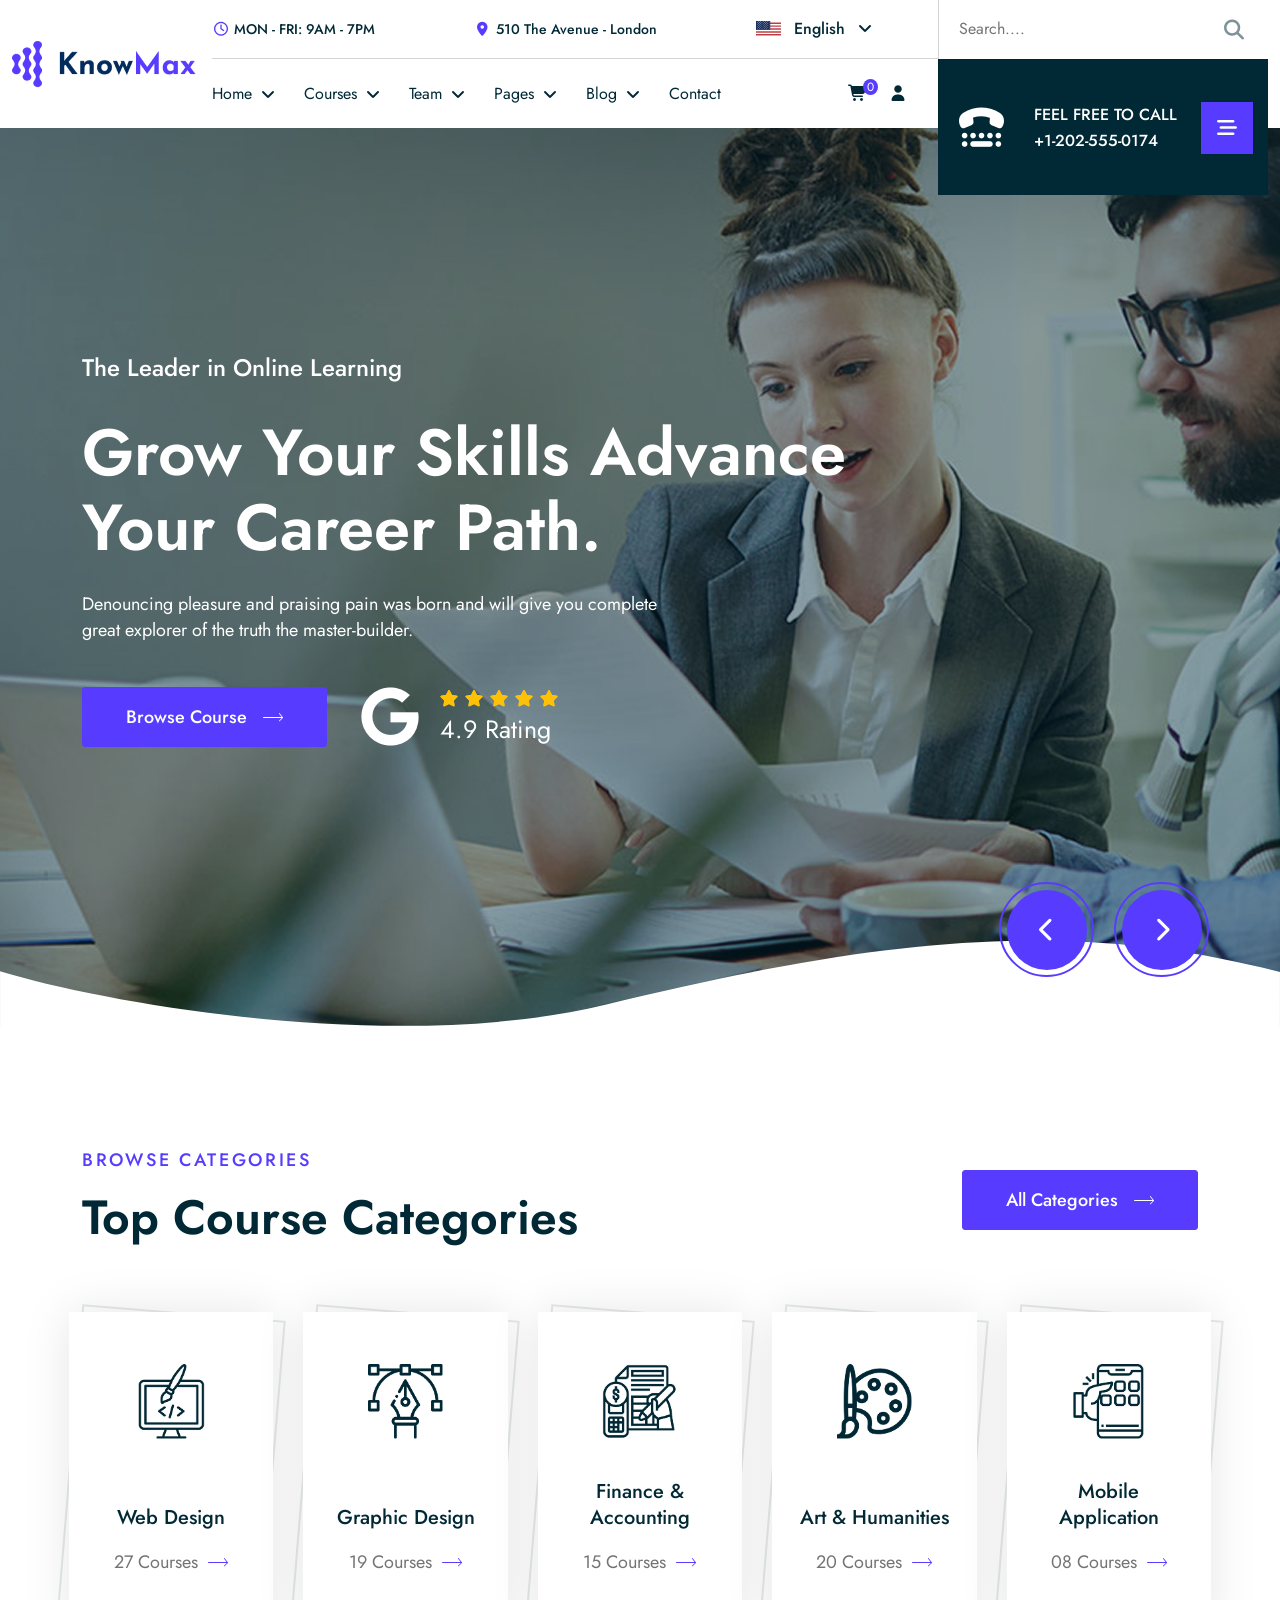
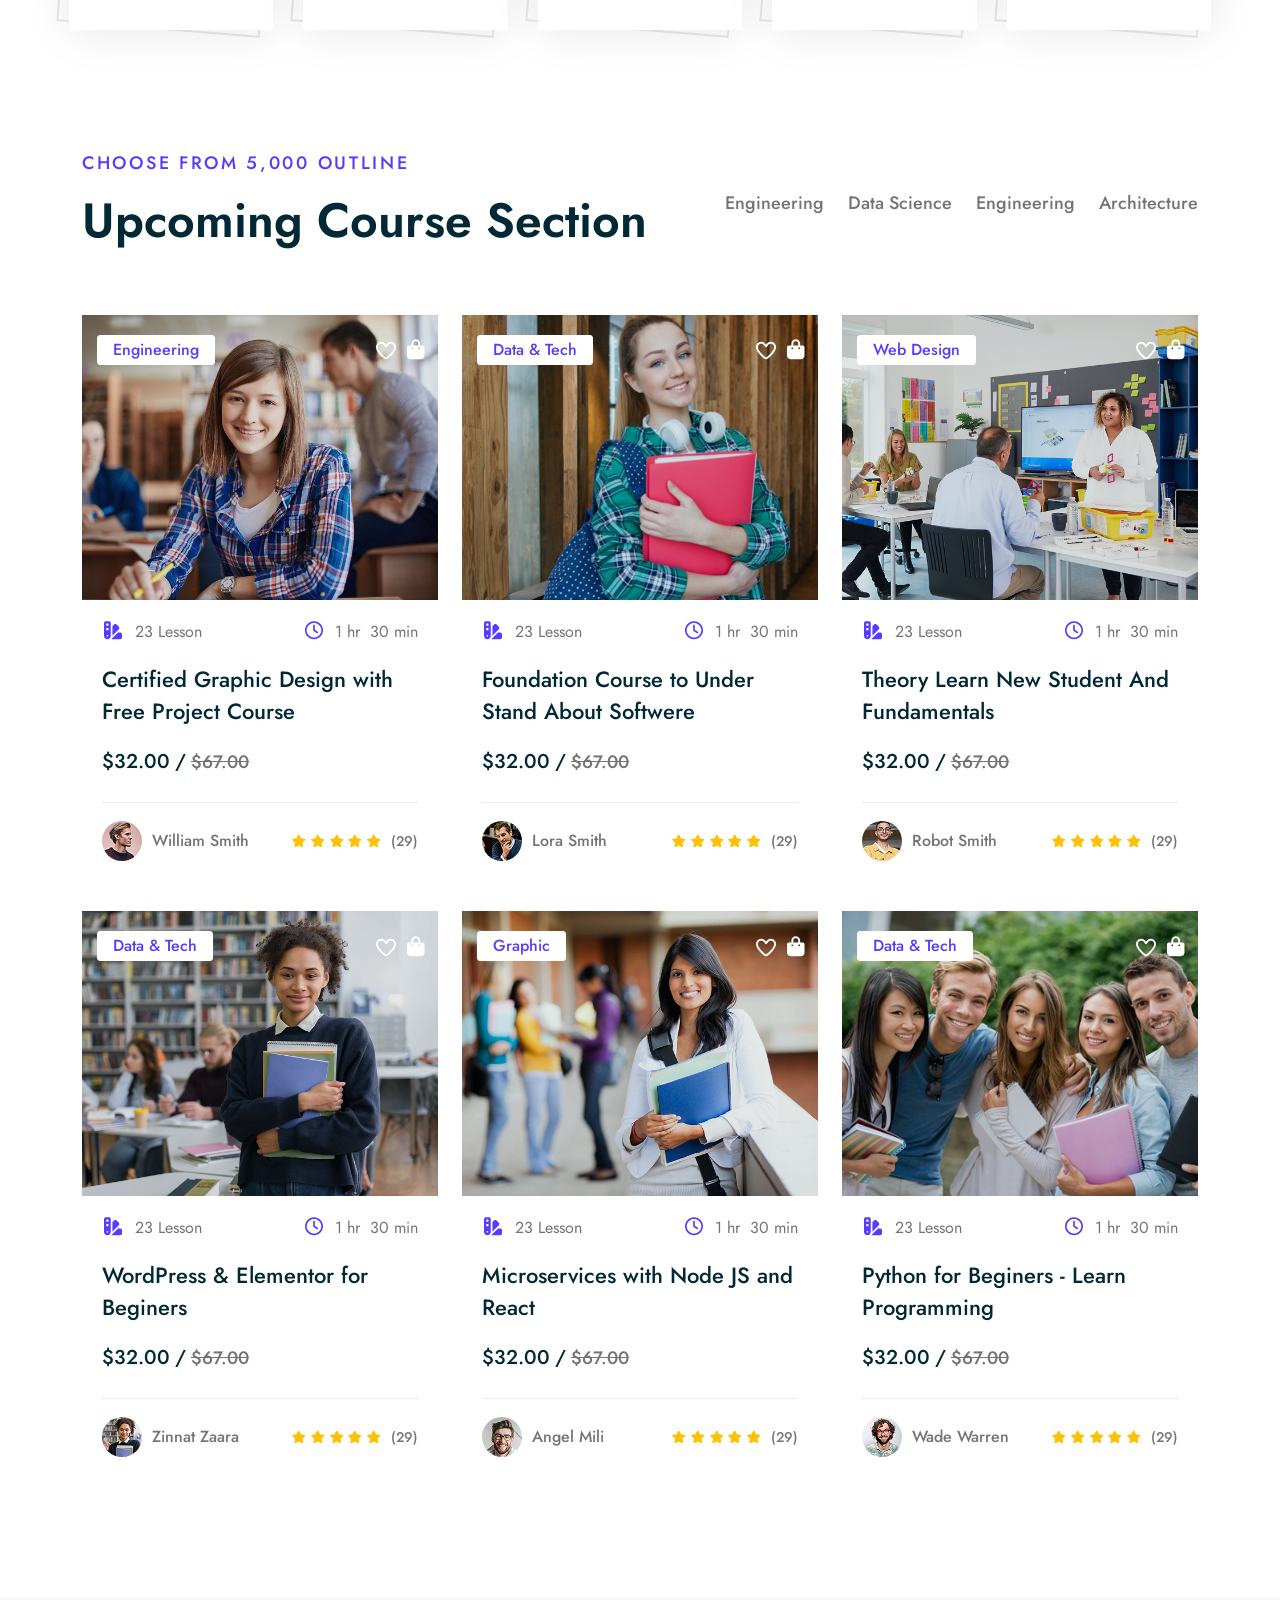
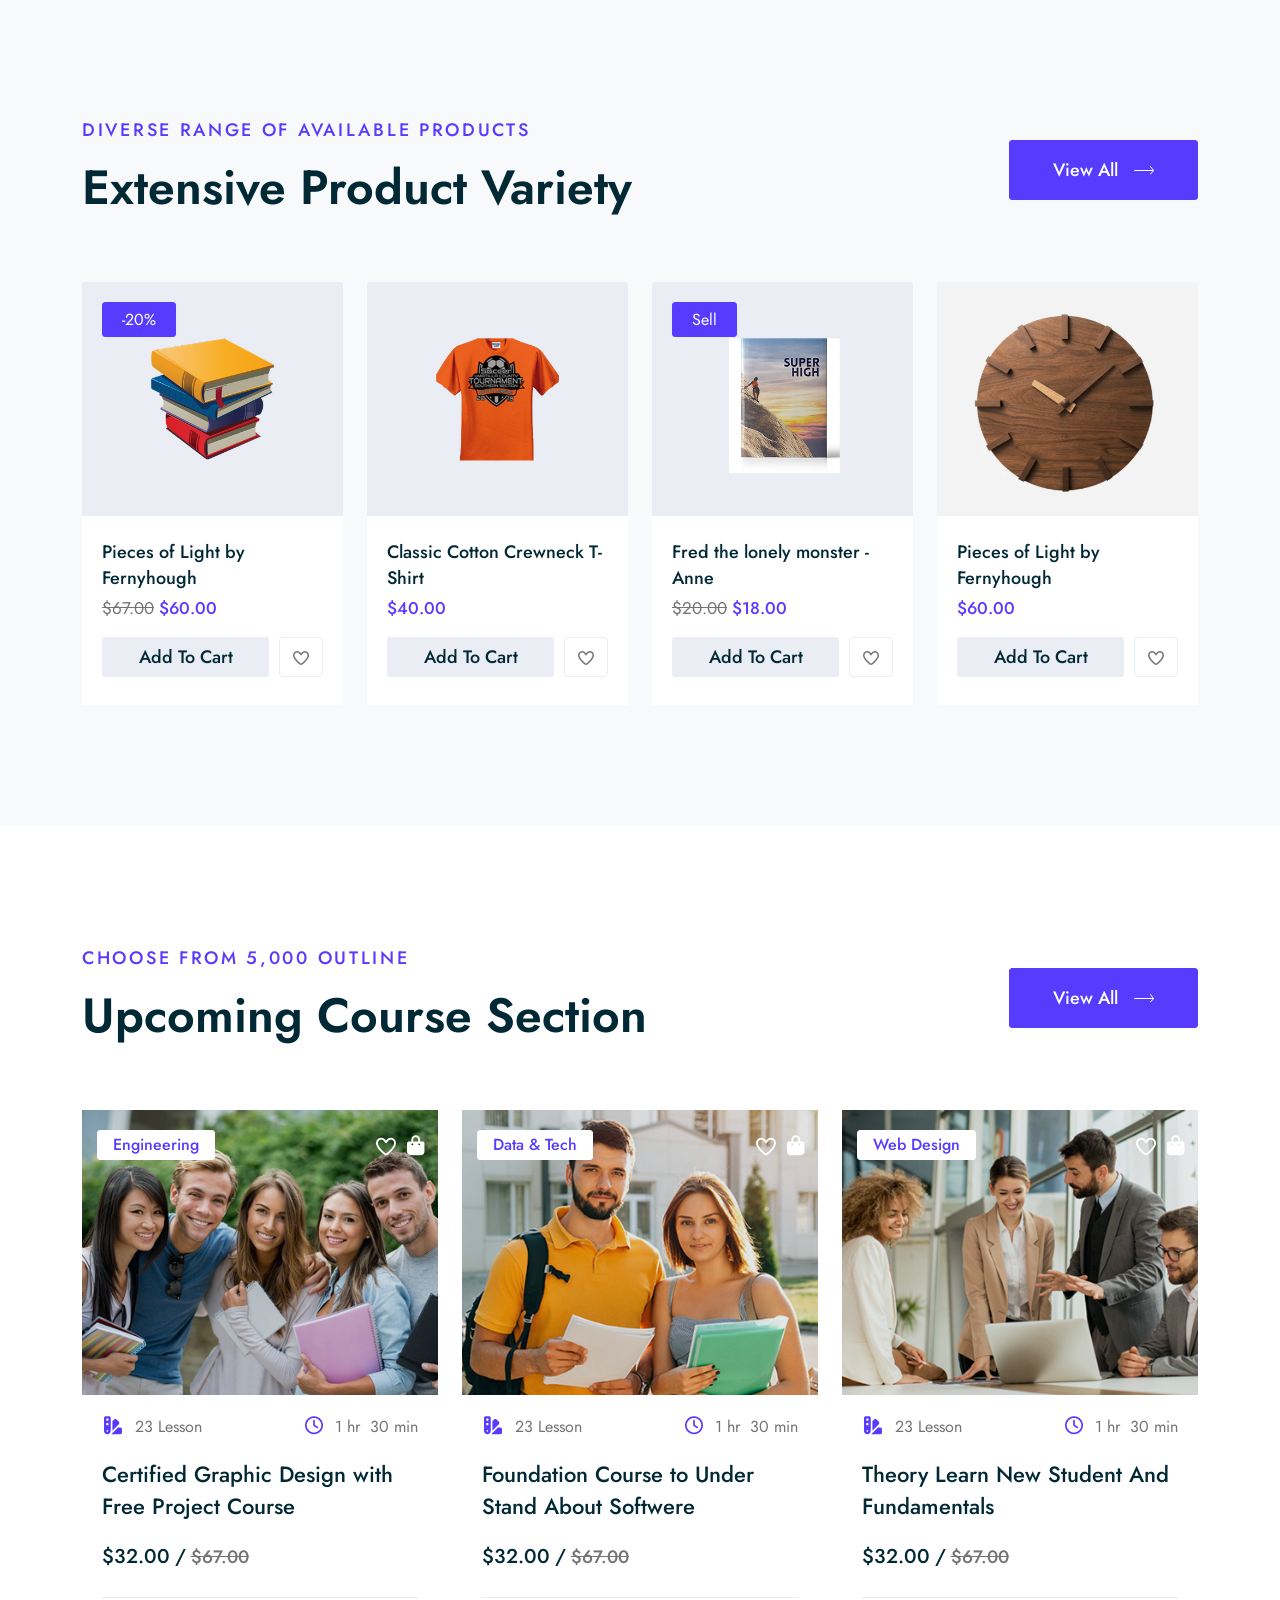
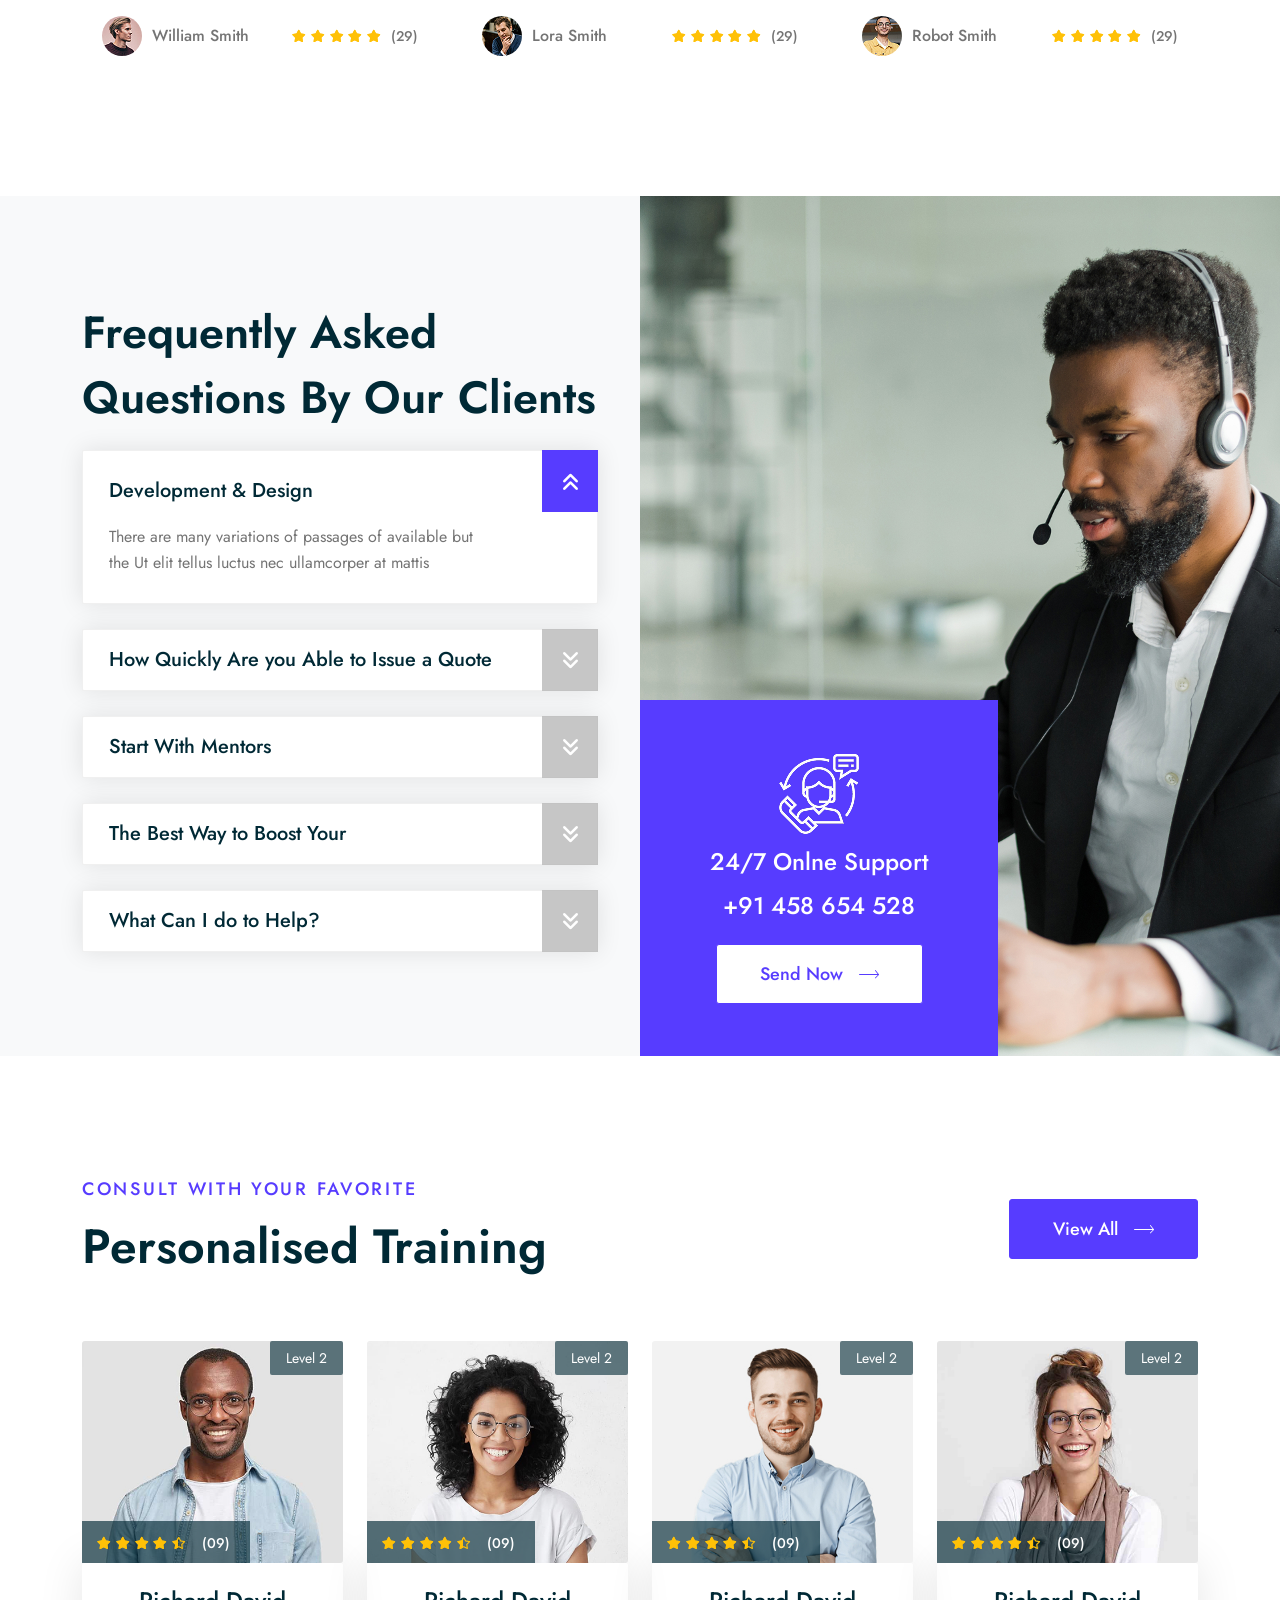
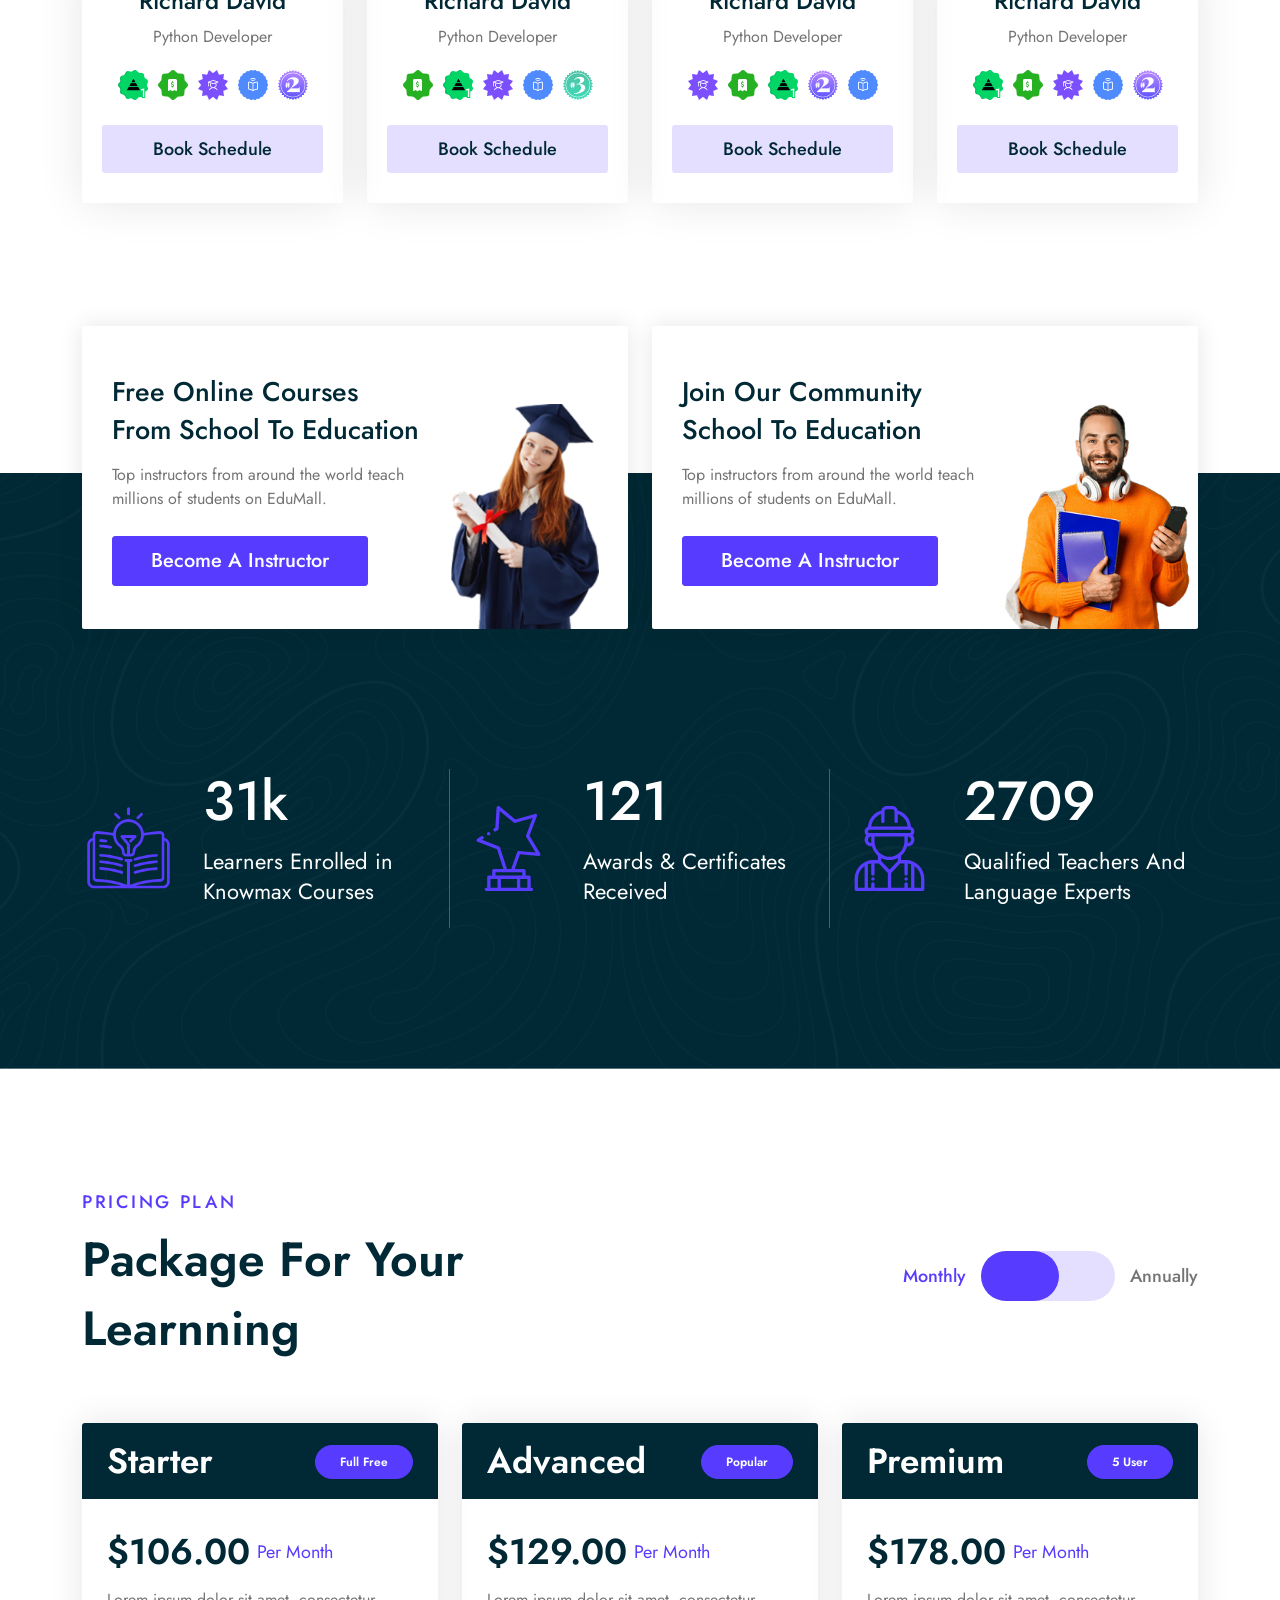
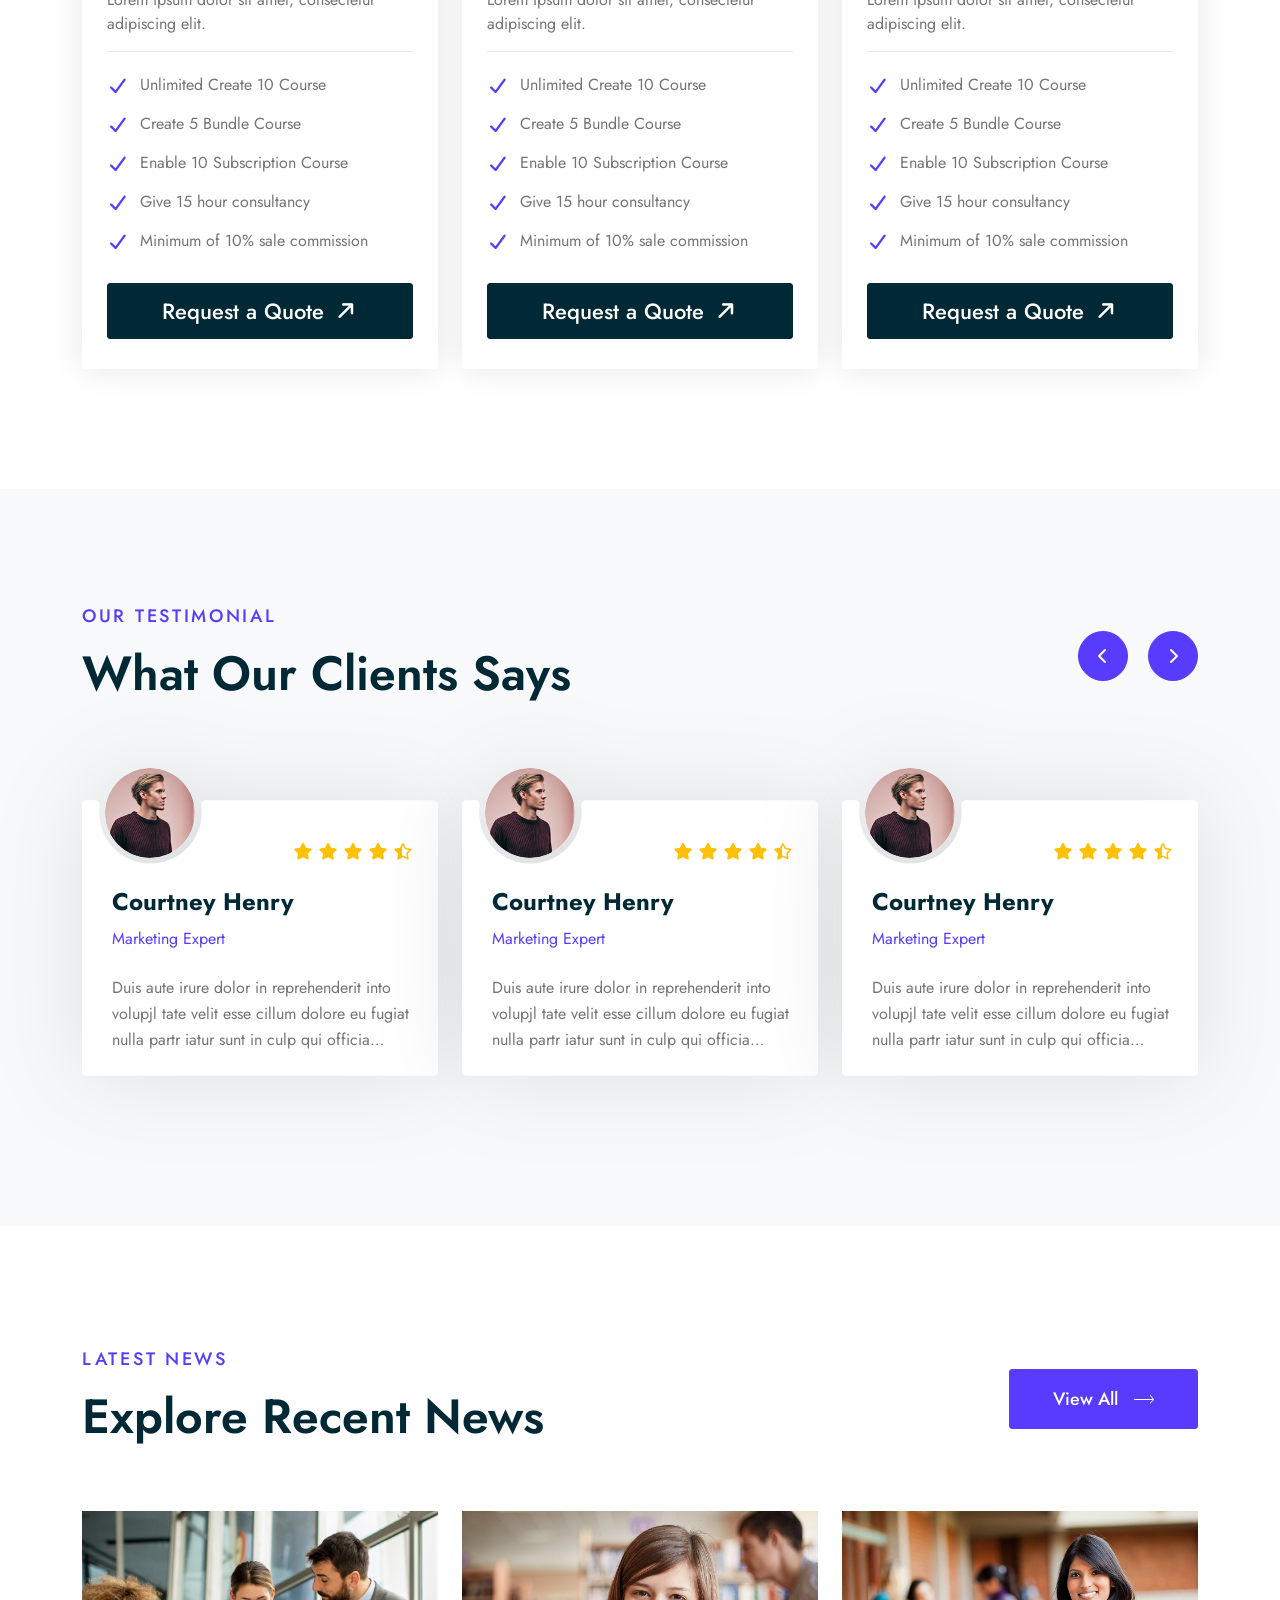
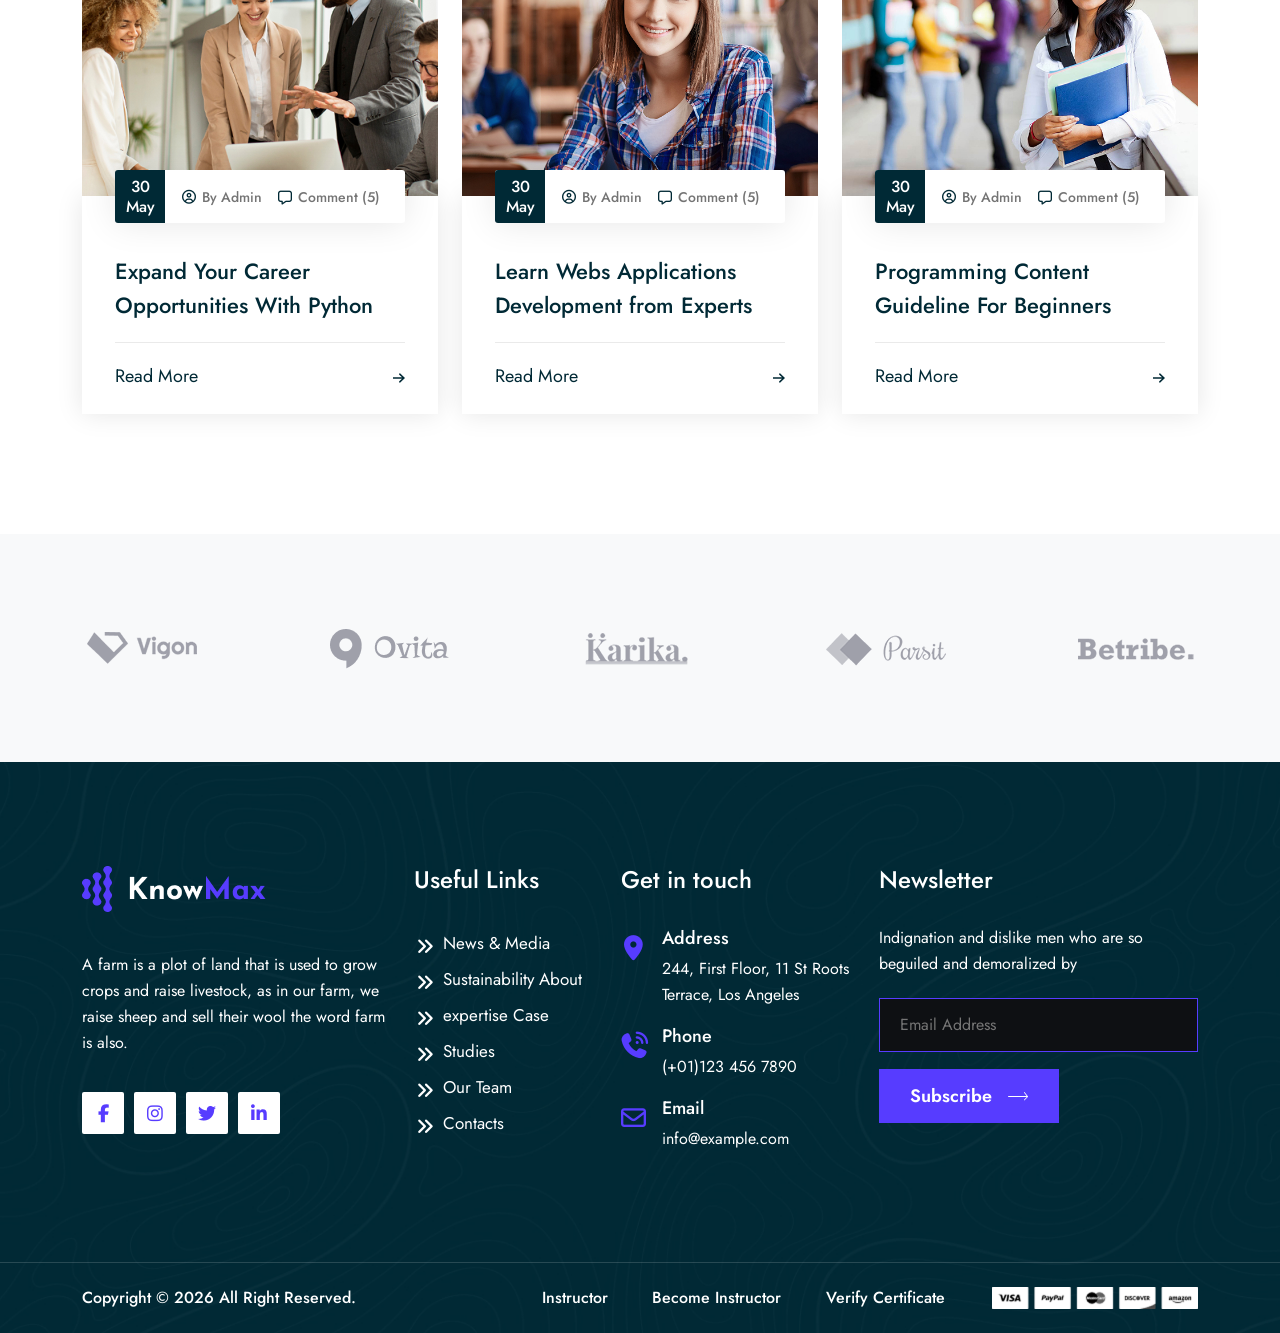
==== commit c8abce8c: "Funfact, Team, Testimonial, Blog in homepage 3" ====
--- a/index.html
+++ b/index.html
@@ -2553,7 +2553,7 @@
   <!-- End Testimonial Section -->
 
   <!-- Start of News Section  -->
-  <section class="cs_news_section_1">
+  <section class="cs_post_section_1">
     <div class="cs_height_120 cs_height_lg_80"></div>
     <div class="container">
       <div class="cs_heading_style_1">
--- a/assets/css/style.css
+++ b/assets/css/style.css
@@ -36,6 +36,8 @@
 33. About
 34. Work
 35. Form
+36. Animation Effects
+37. Image Gallery
 --------------------------------------------------------------*/
 /*--------------------------------------------------------------
  ** Google Fonts Integration
@@ -1586,6 +1588,11 @@
   line-height: 1.4em;
 }
 
+.cs_fs_26 {
+  font-size: 26px;
+  line-height: 1.3076em;
+}
+
 .cs_fs_30 {
   font-size: 30px;
   line-height: 1.4em;
@@ -1615,16 +1622,31 @@
   font-size: 42px;
   line-height: 1.34em;
 }
+@media (max-width: 991px) {
+  .cs_fs_42 {
+    line-height: 1.2em;
+  }
+}
 
 .cs_fs_45 {
   font-size: 45px;
   line-height: 1.4445em;
 }
+@media (max-width: 991px) {
+  .cs_fs_45 {
+    line-height: 1.2em;
+  }
+}
 
 .cs_fs_48 {
   font-size: 48px;
   line-height: 1.4375em;
 }
+@media (max-width: 991px) {
+  .cs_fs_48 {
+    line-height: 1.2em;
+  }
+}
 
 .cs_fs_54 {
   font-size: 54px;
@@ -1635,6 +1657,11 @@
     font-size: 48px;
   }
 }
+@media (max-width: 991px) {
+  .cs_fs_54 {
+    line-height: 1.2em;
+  }
+}
 @media (max-width: 767px) {
   .cs_fs_54 {
     font-size: 42px;
@@ -1663,6 +1690,11 @@
 @media (max-width: 1199px) {
   .cs_fs_72 {
     font-size: 60px;
+  }
+}
+@media (max-width: 991px) {
+  .cs_fs_72 {
+    line-height: 1.2em;
   }
 }
 @media (max-width: 767px) {
@@ -1990,24 +2022,43 @@
   flex: 1;
 }
 .cs_pagination.cs_style_1 li button {
-  width: 40px;
-  height: 6px;
+  width: 20px;
+  height: 20px;
+  border-radius: 50%;
+  border: 1px solid var(--accent-color);
   font-size: 0;
   color: transparent;
   padding: 0;
-  background-color: rgba(255, 255, 255, 0.2);
-  border-radius: 8px;
-  border: none;
   outline: none;
+  background-color: transparent;
   cursor: pointer;
   transition: all 0.3s ease;
-}
-.cs_pagination.cs_style_1 li:hover button {
+  position: relative;
+}
+.cs_pagination.cs_style_1 li button::before {
+  content: "";
+  height: 10px;
+  width: 10px;
+  border-radius: 50%;
   background-color: var(--accent-color);
-}
-.cs_pagination.cs_style_1 li.slick-active button {
-  background-color: var(--accent-color);
-  width: 70px;
+  position: absolute;
+  z-index: 1;
+  top: 50%;
+  left: 50%;
+  transform: translate(-50%, -50%);
+  transition: all 0.3s ease;
+  display: none;
+  opacity: 0;
+}
+.cs_pagination.cs_style_1 li:hover button::before {
+  display: block;
+  transition: all 0.3s ease;
+  opacity: 0.7;
+}
+.cs_pagination.cs_style_1 li.slick-active button::before {
+  transition: all 0.3s ease;
+  display: block;
+  opacity: 1;
 }
 
 .cs_slider_arrows.cs_style_1 {
@@ -3183,10 +3234,21 @@
   left: 0;
   background-color: var(--accent-color);
 }
+@media (max-width: 1700px) {
+  .cs_footer_section_style_2 .cs_footer_left_shape {
+    width: 32%;
+  }
+}
+@media (max-width: 1399px) {
+  .cs_footer_section_style_2 .cs_footer_left_shape {
+    display: none;
+  }
+}
 .cs_footer_section_style_2 .cs_footer_top {
   padding: 40px 0;
-  gap: 0 10px;
+  gap: 30px 10px;
   display: flex;
+  flex-wrap: wrap;
   justify-content: space-between;
   align-items: end;
 }
@@ -3197,6 +3259,17 @@
   flex-direction: row;
   gap: 0 24px;
   width: 52%;
+}
+@media (max-width: 991px) {
+  .cs_footer_section_style_2 .cs_newsletter.cs_style_1 {
+    width: 100%;
+  }
+}
+@media (max-width: 480px) {
+  .cs_footer_section_style_2 .cs_newsletter.cs_style_1 {
+    flex-direction: column;
+    gap: 24px 0;
+  }
 }
 .cs_footer_section_style_2 .cs_newsletter.cs_style_1 .cs_newsletter_input {
   background-color: var(--white-color);
@@ -3253,11 +3326,24 @@
 }
 .cs_footer_section_style_2 .cs_footer_main .cs_post_thumb {
   flex: none;
-}
-.cs_footer_section_style_2 .cs_footer_main .cs_post_thumb img {
   height: 85px;
   width: 85px;
+}
+.cs_footer_section_style_2 .cs_footer_main .cs_post_thumb img {
+  width: 100%;
   border-radius: 50%;
+}
+@media (max-width: 1399px) {
+  .cs_footer_section_style_2 .cs_footer_main .cs_post_thumb {
+    height: 65px;
+    width: 65px;
+  }
+}
+@media (max-width: 1399px) {
+  .cs_footer_section_style_2 .cs_footer_main .cs_post_thumb {
+    height: 85px;
+    width: 85px;
+  }
 }
 .cs_footer_section_style_2 .cs_footer_main .cs_post_date {
   margin-bottom: 8px;
@@ -3292,6 +3378,158 @@
   transition: all 0.3s ease;
 }
 
+/*--------------------------------------------------------------
+  9. Isotope
+----------------------------------------------------------------*/
+.cs_isotop {
+  transition: all 0.4s ease;
+}
+
+.cs_isotop.cs_has_gutter_24 {
+  margin-left: -12px;
+  margin-right: -12px;
+  margin-bottom: -24px;
+}
+.cs_isotop.cs_has_gutter_24 .cs_isotop_item {
+  padding: 0 12px;
+  margin-bottom: 24px;
+}
+
+.cs_isotop_col_6 .cs_grid_sizer,
+.cs_isotop_col_6 .cs_isotop_item {
+  width: 16.666667%;
+}
+
+.cs_isotop_col_5 .cs_grid_sizer,
+.cs_isotop_col_5 .cs_isotop_item {
+  width: 20%;
+}
+
+.cs_isotop_col_4 .cs_grid_sizer,
+.cs_isotop_col_4 .cs_isotop_item {
+  width: 25%;
+}
+
+.cs_isotop_col_3 .cs_grid_sizer,
+.cs_isotop_col_3 .cs_isotop_item {
+  width: 33.333333%;
+}
+
+.cs_isotop_col_2 .cs_grid_sizer,
+.cs_isotop_col_2 .cs_isotop_item {
+  width: 50%;
+}
+
+.cs_isotop_col_1 .cs_grid_sizer,
+.cs_isotop_col_1 .cs_isotop_item {
+  width: 100%;
+}
+
+.cs_grid_sizer {
+  width: 33.333333%;
+}
+
+.cs_isotop_col_5 .cs_w20,
+.cs_isotop_col_4 .cs_w20,
+.cs_isotop_col_3 .cs_w20,
+.cs_isotop_col_2 .cs_w20,
+.cs_isotop_col_1 .cs_w20 {
+  width: 20%;
+}
+
+.cs_isotop_col_5 .cs_w25,
+.cs_isotop_col_4 .cs_w25,
+.cs_isotop_col_3 .cs_w25,
+.cs_isotop_col_2 .cs_w25,
+.cs_isotop_col_1 .cs_w25 {
+  width: 25%;
+}
+
+.cs_isotop_col_5 .cs_w33,
+.cs_isotop_col_4 .cs_w33,
+.cs_isotop_col_3 .cs_w33,
+.cs_isotop_col_2 .cs_w33,
+.cs_isotop_col_1 .cs_w33 {
+  width: 33.333333%;
+}
+
+.cs_isotop_col_5 .cs_w50,
+.cs_isotop_col_4 .cs_w50,
+.cs_isotop_col_3 .cs_w50,
+.cs_isotop_col_2 .cs_w50,
+.cs_isotop_col_1 .cs_w50 {
+  width: 50%;
+}
+
+.cs_isotop_col_5 .cs_w66,
+.cs_isotop_col_4 .cs_w66,
+.cs_isotop_col_3 .cs_w66,
+.cs_isotop_col_2 .cs_w66,
+.cs_isotop_col_1 .cs_w66 {
+  width: 66.666666%;
+}
+
+.cs_isotop_col_5 .cs_w100,
+.cs_isotop_col_4 .cs_w100,
+.cs_isotop_col_3 .cs_w100,
+.cs_isotop_col_2 .cs_w100,
+.cs_isotop_col_1 .cs_w100 {
+  width: 100%;
+}
+
+@media screen and (max-width: 1199px) {
+  .cs_isotop_col_4 .cs_grid_sizer,
+  .cs_isotop_col_4 .cs_isotop_item {
+    width: 33.333333%;
+  }
+}
+@media screen and (max-width: 991px) {
+  .cs_isotop_col_4 .cs_grid_sizer,
+  .cs_isotop_col_4 .cs_isotop_item {
+    width: 50%;
+  }
+  .cs_isotop_col_4 .cs_w50 {
+    width: 100%;
+  }
+  .cs_isotop_col_3 .cs_grid_sizer,
+  .cs_isotop_col_3 .cs_isotop_item {
+    width: 50%;
+  }
+  .cs_isotop_col_2 .cs_grid_sizer,
+  .cs_isotop_col_2 .cs_isotop_item {
+    width: 100%;
+  }
+}
+@media screen and (max-width: 767px) {
+  .cs_isotop_col_5 .cs_w50,
+  .cs_isotop_col_4 .cs_w50,
+  .cs_isotop_col_3 .cs_w50,
+  .cs_isotop_col_2 .cs_w50,
+  .cs_isotop_col_1 .cs_w50,
+  .cs_isotop_col_5 .cs_w66,
+  .cs_isotop_col_4 .cs_w66,
+  .cs_isotop_col_3 .cs_w66,
+  .cs_isotop_col_2 .cs_w66,
+  .cs_isotop_col_1 .cs_w66 {
+    width: 100%;
+  }
+  .cs_isotop_col_5 .cs_grid_sizer,
+  .cs_isotop_col_5 .cs_isotop_item {
+    width: 100%;
+  }
+  .cs_isotop_col_4 .cs_grid_sizer,
+  .cs_isotop_col_4 .cs_isotop_item {
+    width: 100%;
+  }
+  .cs_isotop_col_3 .cs_grid_sizer,
+  .cs_isotop_col_3 .cs_isotop_item {
+    width: 100%;
+  }
+  .cs_isotop_col_2 .cs_grid_sizer,
+  .cs_isotop_col_2 .cs_isotop_item {
+    width: 100%;
+  }
+}
 /*=======================================================
   Hero Homepage 1
 =========================================================*/
@@ -3368,45 +3606,291 @@
   height: 100%;
 }
 
-.cs_hero_section_1 .cs_slider_arrows.cs_style_1,
-.cs_hero_section_3 .cs_slider_arrows.cs_style_1 {
+.cs_hero_section_1 .cs_slider_arrows.cs_style_1 {
   position: absolute;
   bottom: 73px;
   right: 71px;
 }
 @media (max-width: 1440px) {
-  .cs_hero_section_1 .cs_slider_arrows.cs_style_1,
-  .cs_hero_section_3 .cs_slider_arrows.cs_style_1 {
+  .cs_hero_section_1 .cs_slider_arrows.cs_style_1 {
     bottom: 50px;
   }
 }
 @media (max-width: 1199px) {
-  .cs_hero_section_1 .cs_slider_arrows.cs_style_1,
-  .cs_hero_section_3 .cs_slider_arrows.cs_style_1 {
+  .cs_hero_section_1 .cs_slider_arrows.cs_style_1 {
     bottom: 35px;
   }
 }
 @media (max-width: 991px) {
-  .cs_hero_section_1 .cs_slider_arrows.cs_style_1,
-  .cs_hero_section_3 .cs_slider_arrows.cs_style_1 {
+  .cs_hero_section_1 .cs_slider_arrows.cs_style_1 {
     bottom: 20px;
   }
 }
 @media (max-width: 576px) {
-  .cs_hero_section_1 .cs_slider_arrows.cs_style_1,
-  .cs_hero_section_3 .cs_slider_arrows.cs_style_1 {
+  .cs_hero_section_1 .cs_slider_arrows.cs_style_1 {
     bottom: -15px;
     right: 20px;
   }
 }
-.cs_hero_section_1 .cs_slider_arrows.cs_style_1 .slick-arrow,
+.cs_hero_section_1 .cs_slider_arrows.cs_style_1 .slick-arrow {
+  height: 95px;
+  width: 95px;
+  border: 2px solid var(--accent-color);
+  background-color: transparent;
+}
+.cs_hero_section_1 .cs_slider_arrows.cs_style_1 .slick-arrow i {
+  height: 80px;
+  width: 80px;
+  border-radius: 50%;
+  display: flex;
+  align-items: center;
+  justify-content: center;
+  background-color: var(--accent-color);
+  transition: all 0.4s ease;
+  font-size: 25px;
+  line-height: 1em;
+  flex: none;
+}
+.cs_hero_section_1 .cs_slider_arrows.cs_style_1 .slick-arrow:hover i {
+  background-color: var(--white-color);
+  color: var(--accent-color);
+}
+
+/*=======================================================
+  Hero Homepage 2
+=========================================================*/
+.cs_hero_style_2 {
+  margin-top: 202px;
+  padding: 64px 0 0;
+}
+@media (max-width: 1199px) {
+  .cs_hero_style_2 {
+    margin-top: 80px;
+  }
+}
+.cs_hero_style_2 .cs_hero_text .cs_hero_title {
+  line-height: 1.3125em;
+}
+.cs_hero_style_2 .cs_hero_text .cs_hero_details {
+  line-height: 1.5555;
+}
+.cs_hero_style_2 .cs_hero_text .cs_meta {
+  gap: 0px 20px;
+  align-items: center;
+}
+@media (max-width: 1199px) {
+  .cs_hero_style_2 .cs_hero_text .cs_meta {
+    gap: 0 15px;
+  }
+}
+@media (max-width: 480px) {
+  .cs_hero_style_2 .cs_hero_text .cs_meta {
+    flex-direction: column-reverse;
+    align-items: flex-start;
+    gap: 24px;
+  }
+}
+.cs_hero_style_2 .cs_hero_text .cs_meta .cs_btn_style_1 {
+  font-weight: 600;
+  padding: 16px 27px;
+}
+@media (max-width: 1199px) {
+  .cs_hero_style_2 .cs_hero_text .cs_meta .cs_btn_style_1 {
+    padding: 16px 25px;
+  }
+}
+.cs_hero_style_2 .cs_hero_text .cs_meta .cs_client_wrapper {
+  gap: 0px 22px;
+}
+@media (max-width: 1199px) {
+  .cs_hero_style_2 .cs_hero_text .cs_meta .cs_client_wrapper {
+    gap: 0 15px;
+  }
+}
+.cs_hero_style_2 .cs_hero_text .cs_meta .cs_clients .cs_clients_avatar {
+  height: 57px;
+  width: 57px;
+  border-radius: 50%;
+  background-color: var(--white-color);
+  display: flex;
+  align-items: center;
+  justify-content: flex-end;
+  margin-left: -21px;
+}
+.cs_hero_style_2 .cs_hero_text .cs_meta .cs_clients .cs_clients_avatar:first-child {
+  margin-left: 0;
+  background-color: transparent;
+}
+.cs_hero_style_2 .cs_hero_text .cs_meta .cs_clients img {
+  height: calc(100% - 2px);
+  width: calc(100% - 2px);
+  border-radius: inherit;
+}
+.cs_hero_style_2 .cs_hero_image {
+  padding-left: 34px;
+  z-index: 1;
+}
+@media (max-width: 991px) {
+  .cs_hero_style_2 .cs_hero_image {
+    padding-left: 0;
+  }
+}
+@media (max-width: 575px) {
+  .cs_hero_style_2 .cs_hero_image .cs_dot_shape,
+  .cs_hero_style_2 .cs_hero_image .cs_wave_shape,
+  .cs_hero_style_2 .cs_hero_image .cs_arrow_shape {
+    display: none;
+  }
+}
+.cs_hero_style_2 .cs_hero_image .cs_dot_shape {
+  z-index: -1;
+  left: 0;
+  top: 51%;
+}
+@media (max-width: 1199px) {
+  .cs_hero_style_2 .cs_hero_image .cs_dot_shape {
+    top: 48%;
+  }
+}
+@media (max-width: 991px) {
+  .cs_hero_style_2 .cs_hero_image .cs_dot_shape {
+    top: 49%;
+  }
+}
+.cs_hero_style_2 .cs_hero_image .cs_wave_shape {
+  z-index: -1;
+  bottom: 41px;
+  left: 59%;
+}
+@media (max-width: 1199px) {
+  .cs_hero_style_2 .cs_hero_image .cs_wave_shape {
+    bottom: 20px;
+    left: 60%;
+  }
+}
+@media (max-width: 991px) {
+  .cs_hero_style_2 .cs_hero_image .cs_wave_shape {
+    bottom: 41px;
+    left: 57%;
+  }
+}
+@media (max-width: 767px) {
+  .cs_hero_style_2 .cs_hero_image .cs_wave_shape {
+    bottom: 20px;
+  }
+}
+.cs_hero_style_2 .cs_hero_image .cs_arrow_shape {
+  z-index: -1;
+  right: -15px;
+  top: -27px;
+}
+@media (max-width: 1199px) {
+  .cs_hero_style_2 .cs_hero_image .cs_arrow_shape {
+    right: -45px;
+    top: -45px;
+  }
+}
+@media (max-width: 991px) {
+  .cs_hero_style_2 .cs_hero_image .cs_arrow_shape {
+    right: 0;
+    top: 0;
+  }
+}
+@media (max-width: 767px) {
+  .cs_hero_style_2 .cs_hero_image .cs_arrow_shape {
+    right: -15px;
+    top: -27px;
+  }
+}
+.cs_hero_style_2 .cs_hero_feature {
+  position: relative;
+  z-index: 1;
+}
+.cs_hero_style_2 .cs_hero_feature .cs_hero_iconbox {
+  gap: 20px;
+  padding: 44px 36px;
+  box-shadow: 0 0 45px 0 rgba(0, 0, 0, 0.1);
+  height: 100%;
+  display: flex;
+}
+@media (max-width: 1199px) {
+  .cs_hero_style_2 .cs_hero_feature .cs_hero_iconbox {
+    padding: 32px 24px;
+  }
+}
+@media (max-width: 991px) {
+  .cs_hero_style_2 .cs_hero_feature .cs_hero_iconbox {
+    flex-direction: column;
+    align-items: center;
+  }
+}
+@media (max-width: 767px) {
+  .cs_hero_style_2 .cs_hero_feature .cs_hero_iconbox {
+    flex-direction: row;
+    align-items: unset;
+  }
+}
+@media (max-width: 479px) {
+  .cs_hero_style_2 .cs_hero_feature .cs_hero_iconbox {
+    flex-direction: column;
+    align-items: center;
+  }
+}
+.cs_hero_style_2 .cs_hero_feature .cs_hero_iconbox_icon {
+  height: 60px;
+  width: 60px;
+  flex: none;
+}
+.cs_hero_style_2 .cs_hero_feature .cs_hero_iconbox_title {
+  font-weight: 500;
+  line-height: 1.0833;
+}
+.cs_hero_style_2 .cs_hero_bg_shape {
+  left: 0;
+  bottom: 0;
+}
+
+/*=======================================================
+  Hero Homepage 3
+=========================================================*/
+.cs_hero_style_3 {
+  padding-top: 352px;
+  padding-bottom: 225px;
+}
+.cs_hero_style_3 .cs_hero_overlay {
+  background-color: rgba(0, 41, 53, 0.65);
+}
+.cs_hero_style_3 .cs_hero_title {
+  width: min(100%, 850px);
+  text-align: center;
+}
+.cs_hero_style_3 .cs_hero_minititle,
+.cs_hero_style_3 .cs_hero_details {
+  width: min(100%, 600px);
+  text-align: center;
+}
+
+.cs_hero_section_3 .cs_slider_arrows.cs_style_1 {
+  gap: 0;
+}
+.cs_hero_section_3 .cs_slider_arrows.cs_style_1 .cs_left_arrow,
+.cs_hero_section_3 .cs_slider_arrows.cs_style_1 .cs_right_arrow {
+  position: absolute;
+  top: 50%;
+  transform: translateY(-50%);
+}
+.cs_hero_section_3 .cs_slider_arrows.cs_style_1 .cs_left_arrow {
+  left: 3.2%;
+}
+.cs_hero_section_3 .cs_slider_arrows.cs_style_1 .cs_right_arrow {
+  right: 3.2%;
+}
 .cs_hero_section_3 .cs_slider_arrows.cs_style_1 .slick-arrow {
   height: 95px;
   width: 95px;
   border: 2px solid var(--accent-color);
   background-color: transparent;
 }
-.cs_hero_section_1 .cs_slider_arrows.cs_style_1 .slick-arrow i,
 .cs_hero_section_3 .cs_slider_arrows.cs_style_1 .slick-arrow i {
   height: 80px;
   width: 80px;
@@ -3420,239 +3904,9 @@
   line-height: 1em;
   flex: none;
 }
-.cs_hero_section_1 .cs_slider_arrows.cs_style_1 .slick-arrow:hover i,
 .cs_hero_section_3 .cs_slider_arrows.cs_style_1 .slick-arrow:hover i {
   background-color: var(--white-color);
   color: var(--accent-color);
-}
-
-/*=======================================================
-  Hero Homepage 2
-=========================================================*/
-.cs_hero_style_2 {
-  margin-top: 202px;
-  padding: 64px 0 0;
-}
-@media (max-width: 1199px) {
-  .cs_hero_style_2 {
-    margin-top: 80px;
-  }
-}
-.cs_hero_style_2 .cs_hero_text .cs_hero_title {
-  line-height: 1.3125em;
-}
-.cs_hero_style_2 .cs_hero_text .cs_hero_details {
-  line-height: 1.5555;
-}
-.cs_hero_style_2 .cs_hero_text .cs_meta {
-  gap: 0px 20px;
-  align-items: center;
-}
-@media (max-width: 1199px) {
-  .cs_hero_style_2 .cs_hero_text .cs_meta {
-    gap: 0 15px;
-  }
-}
-@media (max-width: 480px) {
-  .cs_hero_style_2 .cs_hero_text .cs_meta {
-    flex-direction: column-reverse;
-    align-items: flex-start;
-    gap: 24px;
-  }
-}
-.cs_hero_style_2 .cs_hero_text .cs_meta .cs_btn_style_1 {
-  font-weight: 600;
-  padding: 16px 27px;
-}
-@media (max-width: 1199px) {
-  .cs_hero_style_2 .cs_hero_text .cs_meta .cs_btn_style_1 {
-    padding: 16px 25px;
-  }
-}
-.cs_hero_style_2 .cs_hero_text .cs_meta .cs_client_wrapper {
-  gap: 0px 22px;
-}
-@media (max-width: 1199px) {
-  .cs_hero_style_2 .cs_hero_text .cs_meta .cs_client_wrapper {
-    gap: 0 15px;
-  }
-}
-.cs_hero_style_2 .cs_hero_text .cs_meta .cs_clients .cs_clients_avatar {
-  height: 57px;
-  width: 57px;
-  border-radius: 50%;
-  background-color: var(--white-color);
-  display: flex;
-  align-items: center;
-  justify-content: flex-end;
-  margin-left: -21px;
-}
-.cs_hero_style_2 .cs_hero_text .cs_meta .cs_clients .cs_clients_avatar:first-child {
-  margin-left: 0;
-  background-color: transparent;
-}
-.cs_hero_style_2 .cs_hero_text .cs_meta .cs_clients img {
-  height: calc(100% - 2px);
-  width: calc(100% - 2px);
-  border-radius: inherit;
-}
-.cs_hero_style_2 .cs_hero_image {
-  padding-left: 34px;
-  z-index: 1;
-}
-@media (max-width: 991px) {
-  .cs_hero_style_2 .cs_hero_image {
-    padding-left: 0;
-  }
-}
-@media (max-width: 575px) {
-  .cs_hero_style_2 .cs_hero_image .cs_dot_shape,
-  .cs_hero_style_2 .cs_hero_image .cs_wave_shape,
-  .cs_hero_style_2 .cs_hero_image .cs_arrow_shape {
-    display: none;
-  }
-}
-.cs_hero_style_2 .cs_hero_image .cs_dot_shape {
-  z-index: -1;
-  left: 0;
-  top: 51%;
-}
-@media (max-width: 1199px) {
-  .cs_hero_style_2 .cs_hero_image .cs_dot_shape {
-    top: 48%;
-  }
-}
-@media (max-width: 991px) {
-  .cs_hero_style_2 .cs_hero_image .cs_dot_shape {
-    top: 49%;
-  }
-}
-.cs_hero_style_2 .cs_hero_image .cs_wave_shape {
-  z-index: -1;
-  bottom: 41px;
-  left: 59%;
-}
-@media (max-width: 1199px) {
-  .cs_hero_style_2 .cs_hero_image .cs_wave_shape {
-    bottom: 20px;
-    left: 60%;
-  }
-}
-@media (max-width: 991px) {
-  .cs_hero_style_2 .cs_hero_image .cs_wave_shape {
-    bottom: 41px;
-    left: 57%;
-  }
-}
-@media (max-width: 767px) {
-  .cs_hero_style_2 .cs_hero_image .cs_wave_shape {
-    bottom: 20px;
-  }
-}
-.cs_hero_style_2 .cs_hero_image .cs_arrow_shape {
-  z-index: -1;
-  right: -15px;
-  top: -27px;
-}
-@media (max-width: 1199px) {
-  .cs_hero_style_2 .cs_hero_image .cs_arrow_shape {
-    right: -45px;
-    top: -45px;
-  }
-}
-@media (max-width: 991px) {
-  .cs_hero_style_2 .cs_hero_image .cs_arrow_shape {
-    right: 0;
-    top: 0;
-  }
-}
-@media (max-width: 767px) {
-  .cs_hero_style_2 .cs_hero_image .cs_arrow_shape {
-    right: -15px;
-    top: -27px;
-  }
-}
-.cs_hero_style_2 .cs_hero_feature {
-  position: relative;
-  z-index: 1;
-}
-.cs_hero_style_2 .cs_hero_feature .cs_hero_iconbox {
-  gap: 20px;
-  padding: 44px 36px;
-  box-shadow: 0 0 45px 0 rgba(0, 0, 0, 0.1);
-  height: 100%;
-  display: flex;
-}
-@media (max-width: 1199px) {
-  .cs_hero_style_2 .cs_hero_feature .cs_hero_iconbox {
-    padding: 32px 24px;
-  }
-}
-@media (max-width: 991px) {
-  .cs_hero_style_2 .cs_hero_feature .cs_hero_iconbox {
-    flex-direction: column;
-    align-items: center;
-  }
-}
-@media (max-width: 767px) {
-  .cs_hero_style_2 .cs_hero_feature .cs_hero_iconbox {
-    flex-direction: row;
-    align-items: unset;
-  }
-}
-@media (max-width: 479px) {
-  .cs_hero_style_2 .cs_hero_feature .cs_hero_iconbox {
-    flex-direction: column;
-    align-items: center;
-  }
-}
-.cs_hero_style_2 .cs_hero_feature .cs_hero_iconbox_icon {
-  height: 60px;
-  width: 60px;
-  flex: none;
-}
-.cs_hero_style_2 .cs_hero_feature .cs_hero_iconbox_title {
-  font-weight: 500;
-  line-height: 1.0833;
-}
-.cs_hero_style_2 .cs_hero_bg_shape {
-  left: 0;
-  bottom: 0;
-}
-
-/*=======================================================
-  Hero Homepage 3
-=========================================================*/
-.cs_hero_style_3 {
-  padding-top: 352px;
-  padding-bottom: 225px;
-}
-.cs_hero_style_3 .cs_hero_overlay {
-  background-color: rgba(0, 41, 53, 0.65);
-}
-.cs_hero_style_3 .cs_hero_title {
-  width: min(100%, 850px);
-  text-align: center;
-}
-.cs_hero_style_3 .cs_hero_minititle,
-.cs_hero_style_3 .cs_hero_details {
-  width: min(100%, 600px);
-  text-align: center;
-}
-
-.cs_hero_section_3 .cs_slider_arrows.cs_style_1 {
-  position: absolute;
-  bottom: 50%;
-  transform: translate(0, -50%);
-  right: unset;
-  left: 63px;
-}
-.cs_hero_section_3 .cs_slider_arrows.cs_style_1 .cs_left_arrow {
-  position: absolute;
-  left: 63px;
-}
-.cs_hero_section_3 .cs_slider_arrows.cs_style_1 .cs_right_arrow {
-  right: 63px;
 }
 
 /*--------------------------------------------------------------
@@ -3921,23 +4175,72 @@
   }
 }
 
+.cs_testimonial_style_3 {
+  padding: 44px 59px;
+  box-shadow: 2px 3px 50px 0 rgba(188, 188, 188, 0.25);
+}
+@media (max-width: 320px) {
+  .cs_testimonial_style_3 {
+    padding-left: 15px;
+    padding-right: 15px;
+  }
+}
+.cs_testimonial_style_3 .cs_testimonial_title {
+  padding-bottom: 1px;
+}
+.cs_testimonial_style_3 .cs_testrimonial_details {
+  padding: 1px 0;
+}
+.cs_testimonial_style_3 .cs_testimonial_rating {
+  display: flex;
+  align-items: center;
+  justify-content: space-between;
+  gap: 0px 10px;
+}
+.cs_testimonial_style_3 .cs_testimonial_user_info {
+  gap: 0px 20px;
+}
+@media (max-width: 320px) {
+  .cs_testimonial_style_3 .cs_testimonial_user_info {
+    gap: 0px 10px;
+  }
+}
+.cs_testimonial_style_3 .cs_testimonial_avatar {
+  height: 85px;
+  width: 85px;
+  border-radius: 50%;
+  border: 1px solid var(--accent-color);
+}
+.cs_testimonial_style_3 .cs_testimonial_avatar img {
+  height: 100%;
+  width: 100%;
+  border-radius: 50%;
+}
+.cs_testimonial_style_3 .cs_testimonial_title {
+  line-height: 1.2272em;
+}
+
 /*=======================================================
   Team
 =========================================================*/
-.cs_team_style_1 .cs_team_thumb {
+.cs_team_style_1 .cs_team_thumb,
+.cs_team_style_3 .cs_team_thumb {
   position: relative;
   border-radius: 3px;
 }
-.cs_team_style_1 .cs_team_thumb_img img {
+.cs_team_style_1 .cs_team_thumb_img img,
+.cs_team_style_3 .cs_team_thumb_img img {
   width: 100%;
   border-radius: 3px;
 }
-.cs_team_style_1 .cs_team_thumb_badge {
+.cs_team_style_1 .cs_team_thumb_badge,
+.cs_team_style_3 .cs_team_thumb_badge {
   position: absolute;
   top: 0;
   right: 0;
 }
-.cs_team_style_1 .cs_team_thumb_rating {
+.cs_team_style_1 .cs_team_thumb_rating,
+.cs_team_style_3 .cs_team_thumb_rating {
   position: absolute;
   bottom: 0;
   left: 0;
@@ -3945,29 +4248,36 @@
   display: inline-flex;
   background-color: rgba(0, 41, 53, 0.65);
 }
-.cs_team_style_1 .cs_team_thumb_rating .cs_rating_wrapper {
+.cs_team_style_1 .cs_team_thumb_rating .cs_rating_wrapper,
+.cs_team_style_3 .cs_team_thumb_rating .cs_rating_wrapper {
   transform: scale(0.75);
 }
-.cs_team_style_1 .cs_team_thumb_rating .cs_number {
+.cs_team_style_1 .cs_team_thumb_rating .cs_number,
+.cs_team_style_3 .cs_team_thumb_rating .cs_number {
   line-height: 1.43em;
 }
-.cs_team_style_1 .cs_team_info {
+.cs_team_style_1 .cs_team_info,
+.cs_team_style_3 .cs_team_info {
   padding: 20px;
   box-shadow: 0 0 45px 0 rgba(0, 0, 0, 0.1);
   border-radius: 3px;
 }
-.cs_team_style_1 .cs_team_milestones {
+.cs_team_style_1 .cs_team_milestones,
+.cs_team_style_3 .cs_team_milestones {
   gap: 10px;
   flex-wrap: wrap;
 }
-.cs_team_style_1 .cs_team_milestones img {
+.cs_team_style_1 .cs_team_milestones img,
+.cs_team_style_3 .cs_team_milestones img {
   height: 30px;
   width: 30px;
 }
-.cs_team_style_1 .cs_team_btn {
+.cs_team_style_1 .cs_team_btn,
+.cs_team_style_3 .cs_team_btn {
   width: 100%;
 }
-.cs_team_style_1 .cs_btn_style_1 {
+.cs_team_style_1 .cs_btn_style_1,
+.cs_team_style_3 .cs_btn_style_1 {
   width: 100%;
   background-color: rgba(87, 60, 255, 0.16);
   border-color: transparent;
@@ -3976,7 +4286,8 @@
   padding-top: 10px;
   padding-bottom: 10px;
 }
-.cs_team_style_1 .cs_btn_style_1:hover {
+.cs_team_style_1 .cs_btn_style_1:hover,
+.cs_team_style_3 .cs_btn_style_1:hover {
   background-color: var(--accent-color);
   border-color: var(--accent-color);
   color: var(--white-color);
@@ -4025,6 +4336,47 @@
   border-radius: 50%;
 }
 
+.cs_team_style_3 .cs_team_thumb_img img {
+  border-radius: 0;
+}
+.cs_team_style_3 .cs_social_links {
+  position: absolute;
+  bottom: 9%;
+  left: 0;
+  display: flex;
+  align-items: center;
+  padding-right: 63px;
+  border-radius: 0 50px 50px 0;
+  background-color: var(--accent-color);
+}
+.cs_team_style_3 .cs_social_btns {
+  gap: 0;
+}
+.cs_team_style_3 .cs_social_btns a {
+  background-color: var(--accent-color);
+  color: var(--white-color);
+  height: 40px;
+  width: 37px;
+}
+.cs_team_style_3 .cs_social_toggle {
+  height: 49px;
+  width: 49px;
+  background-color: var(--accent-color);
+  color: var(--white-color);
+  border-radius: 50%;
+  border: 2px solid var(--white-color);
+  position: absolute;
+  right: 0;
+  top: 50%;
+  transform: translateY(-50%);
+}
+.cs_team_style_3 .cs_team_info {
+  padding: 19px 30px 18px;
+  border-radius: 0 0 5px 5px;
+  background-color: var(--white-color);
+  box-shadow: 2px 3px 50px 0 rgba(188, 188, 188, 0.25);
+}
+
 /*===============================================
  Card Style
  ================================================*/
@@ -4035,7 +4387,7 @@
   Contact Page
 =========================================================*/
 /*=======================================================
-  Blog Post Card
+  Blog Post Home 1
 =========================================================*/
 .cs_post_style_1 {
   height: 100%;
@@ -4115,7 +4467,7 @@
 }
 
 /*=======================================================
-  Blog Post
+  Blog Post Home 2
 =========================================================*/
 .cs_post_style_2_wrapper {
   max-width: 1170px;
@@ -4123,44 +4475,56 @@
 }
 
 .cs_post_style_2 {
-  height: 100%;
-  padding-right: 6px;
+  margin-right: 6px;
+  min-height: 700px;
+  display: flex;
+  align-items: flex-end;
+  border-radius: 5px;
+}
+@media (max-width: 991px) {
+  .cs_post_style_2 {
+    margin-right: 0;
+    min-height: 500px;
+  }
 }
 .cs_post_style_2.cs_type_1 {
-  padding-right: 0;
-}
-.cs_post_style_2 .cs_post_thumbnail {
-  height: 100%;
-}
-.cs_post_style_2 .cs_post_thumbnail > img {
+  margin-right: 0;
+  min-height: 335px;
+}
+.cs_post_style_2 .cs_post_info_wrapper {
   width: 100%;
-  height: 100%;
-  -o-object-fit: cover;
-     object-fit: cover;
-  border-radius: 5px;
-}
-.cs_post_style_2 .cs_post_info_wrapper {
-  position: absolute;
-  left: 0;
-  bottom: 0;
-  width: 100%;
-  height: 72%;
-  padding: 0 0 41px 40px;
   border-radius: 0 0 5px 5px;
   background: linear-gradient(180deg, rgba(8, 11, 27, 0) 0%, rgba(8, 12, 38, 0.8) 100%);
 }
 .cs_post_style_2 .cs_post_info {
-  bottom: 41px;
-  left: 40px;
-  width: min(380px, 100%);
+  width: min(460px, 100%);
+  padding: 143px 40px 41px;
+}
+@media (max-width: 991px) {
+  .cs_post_style_2 .cs_post_info {
+    width: 100%;
+  }
+}
+@media (max-width: 767px) {
+  .cs_post_style_2 .cs_post_info {
+    padding: 143px 15px 41px;
+  }
 }
 .cs_post_style_2.cs_type_1 .cs_post_info {
-  bottom: 31px;
-  left: 30px;
-  width: min(400px, 100%);
+  padding: 58px 30px 31px;
+}
+@media (max-width: 767px) {
+  .cs_post_style_2.cs_type_1 .cs_post_info {
+    padding: 58px 15px 31px;
+  }
 }
 .cs_post_style_2 .cs_post_meta {
   gap: 0px 25px;
+}
+@media (max-width: 767px) {
+  .cs_post_style_2 .cs_post_meta {
+    gap: 0px 15px;
+  }
 }
 .cs_post_style_2 .cs_post_date {
   gap: 0px 10px;
@@ -4194,8 +4558,169 @@
 }
 
 /*=======================================================
+  Blog Post Home 3
+=========================================================*/
+.cs_grid_4 {
+  display: grid;
+  grid-template-columns: repeat(3, 1fr);
+  gap: 30px;
+}
+@media (max-width: 991px) {
+  .cs_grid_4 {
+    grid-template-columns: repeat(1, 1fr);
+  }
+}
+@media (min-width: 992px) {
+  .cs_grid_4 .cs_grid_item:nth-child(1), .cs_grid_4 .cs_grid_item:nth-child(3), .cs_grid_4 .cs_grid_item:nth-child(4), .cs_grid_4 .cs_grid_item:nth-child(6), .cs_grid_4 .cs_grid_item:nth-child(7), .cs_grid_4 .cs_grid_item:nth-child(9), .cs_grid_4 .cs_grid_item:nth-child(10), .cs_grid_4 .cs_grid_item:nth-child(12) {
+    grid-column: auto/span 2;
+  }
+  .cs_grid_4 .cs_grid_item:nth-child(3) .cs_post_style_3, .cs_grid_4 .cs_grid_item:nth-child(6) .cs_post_style_3, .cs_grid_4 .cs_grid_item:nth-child(9) .cs_post_style_3, .cs_grid_4 .cs_grid_item:nth-child(12) .cs_post_style_3 {
+    flex-direction: row-reverse;
+  }
+  .cs_grid_4 .cs_grid_item:nth-child(2), .cs_grid_4 .cs_grid_item:nth-child(5), .cs_grid_4 .cs_grid_item:nth-child(8), .cs_grid_4 .cs_grid_item:nth-child(11) {
+    grid-row: auto/span 2;
+  }
+  .cs_grid_4 .cs_grid_item:nth-child(2) .cs_post_style_3, .cs_grid_4 .cs_grid_item:nth-child(5) .cs_post_style_3, .cs_grid_4 .cs_grid_item:nth-child(8) .cs_post_style_3, .cs_grid_4 .cs_grid_item:nth-child(11) .cs_post_style_3 {
+    flex-direction: column;
+    height: 100%;
+  }
+  .cs_grid_4 .cs_grid_item:nth-child(2) .cs_post_style_3 > *, .cs_grid_4 .cs_grid_item:nth-child(5) .cs_post_style_3 > *, .cs_grid_4 .cs_grid_item:nth-child(8) .cs_post_style_3 > *, .cs_grid_4 .cs_grid_item:nth-child(11) .cs_post_style_3 > * {
+    width: 100%;
+  }
+  .cs_grid_4 .cs_grid_item:nth-child(2) .cs_post_style_3 .cs_post_info, .cs_grid_4 .cs_grid_item:nth-child(5) .cs_post_style_3 .cs_post_info, .cs_grid_4 .cs_grid_item:nth-child(8) .cs_post_style_3 .cs_post_info, .cs_grid_4 .cs_grid_item:nth-child(11) .cs_post_style_3 .cs_post_info {
+    padding: 30px;
+  }
+}
+
+.cs_post_style_3 {
+  box-shadow: 0 5px 50px 0 rgba(234, 234, 234, 0.7);
+  display: flex;
+  align-items: center;
+}
+.cs_post_style_3 .cs_post_thumb {
+  display: block;
+  width: 50%;
+  flex: none;
+  height: 260px;
+}
+@media (max-width: 767px) {
+  .cs_post_style_3 .cs_post_thumb {
+    width: 100%;
+  }
+}
+.cs_post_style_3 .cs_post_thumb:after {
+  content: "";
+  position: absolute;
+  height: 100%;
+  width: 100%;
+  background-color: var(--heading-color);
+  opacity: 0;
+  left: 0;
+  top: 0;
+  transition: all 0.3s ease;
+  z-index: 1;
+}
+.cs_post_style_3 .cs_post_thumb img {
+  height: 100%;
+  width: 100%;
+  -o-object-fit: cover;
+     object-fit: cover;
+}
+.cs_post_style_3 .cs_post_info {
+  width: 50%;
+  padding: 50px;
+}
+@media (max-width: 767px) {
+  .cs_post_style_3 .cs_post_info {
+    width: 100%;
+  }
+}
+@media (max-width: 575px) {
+  .cs_post_style_3 .cs_post_info {
+    padding: 20px;
+  }
+}
+.cs_post_style_3 .cs_post_meta {
+  display: flex;
+  align-items: center;
+  gap: 10px;
+}
+.cs_post_style_3 .cs_post_meta i {
+  color: var(--accent-color);
+}
+.cs_post_style_3:hover .cs_post_thumb::after {
+  opacity: 0.4;
+}
+.cs_post_style_3:hover .cs_post_thumb .cs_link_hover {
+  opacity: 0.6;
+  top: 0px;
+}
+.cs_post_style_3:hover .cs_post_thumb .cs_link_hover i {
+  opacity: 1;
+  transform: scale(1) rotate(0deg);
+  transition-delay: 0.15s;
+}
+
+/*=======================================================
   Feature
 =========================================================*/
+.cs_feature_section_1 .cs_feature_style_1 {
+  padding: 46px 30px;
+  background-color: var(--white-color);
+  box-shadow: 0 0 55px 0 rgba(0, 0, 0, 0.1);
+  height: 100%;
+  display: flex;
+  flex-direction: column;
+}
+.cs_feature_section_1 .cs_feature_thumbnail {
+  height: 80px;
+  width: 80px;
+}
+.cs_feature_section_1 .cs_feature_thumbnail img {
+  height: auto;
+  width: 100%;
+  -o-object-fit: cover;
+     object-fit: cover;
+  overflow: hidden;
+}
+.cs_feature_section_1 .cs_feature_info {
+  display: flex;
+  flex: 1;
+  flex-direction: column;
+  align-items: flex-start;
+}
+.cs_feature_section_1 .cs_feature_shape {
+  display: flex;
+  gap: 0 4px;
+}
+.cs_feature_section_1 .cs_shape_primary,
+.cs_feature_section_1 .cs_shape_secondary {
+  height: 2px;
+}
+.cs_feature_section_1 .cs_shape_primary {
+  width: 38px;
+  background-color: var(--accent-color);
+}
+.cs_feature_section_1 .cs_shape_secondary {
+  width: 15px;
+  background-color: var(--heading-color);
+}
+.cs_feature_section_1 .cs_btn_style_1 {
+  color: var(--heading-color);
+  background-color: transparent;
+  border: none;
+  padding: 3px 0 2px;
+  font-weight: 400;
+  margin-top: auto;
+}
+.cs_feature_section_1 .cs_btn_style_1 .cs_btn_right_arrow {
+  margin-left: 10px;
+}
+.cs_feature_section_1 .cs_btn_style_1:hover {
+  border: none;
+  color: var(--accent-color);
+}
+
 /*===============================================
  Pricing Controller
  ================================================*/
@@ -4345,9 +4870,72 @@
   color: var(--white-color);
 }
 
-/*=======================================================
-  Video
-=========================================================*/
+/*==========================================================
+ 22. Video
+============================================================*/
+.cs_video_style_1 {
+  min-height: 500px;
+  padding: 60px;
+}
+.cs_video_style_1 .cs_video_ovrlay {
+  position: absolute;
+  inset: 0;
+  background-color: rgba(0, 41, 53, 0.55);
+}
+.cs_video_style_1 .cs_video_content {
+  width: min(100%, 600px);
+  margin: 0 auto;
+  display: flex;
+  flex-direction: column;
+  align-items: center;
+  text-align: center;
+}
+.cs_video_style_1 a {
+  display: flex;
+  align-items: center;
+  justify-content: center;
+  width: 90px;
+  height: 90px;
+  border-radius: 50%;
+  padding: 15px;
+  position: relative;
+  transition: all 0.6s cubic-bezier(0.7, -0.56, 0.27, 1.6);
+}
+.cs_video_style_1 a img {
+  position: relative;
+  z-index: 1;
+}
+.cs_video_style_1 a::before, .cs_video_style_1 a::after {
+  content: "";
+  width: 100%;
+  height: 100%;
+  position: absolute;
+  top: 50%;
+  left: 50%;
+  transform: translate(-50%, -50%);
+  border-radius: 50%;
+}
+.cs_video_style_1 a::before {
+  background-color: var(--accent-color);
+  z-index: 1;
+}
+.cs_video_style_1 a::after {
+  background: var(--white-color);
+  opacity: 0.2;
+  transform: translate(-50%, -50%) scale(0.7);
+  animation: border-scale 3s cubic-bezier(0.29, 0.36, 0.13, 0.44) infinite;
+}
+.cs_video_style_1 a:hover {
+  transform: scale(1.2);
+}
+.cs_video_style_1 a:hover::before, .cs_video_style_1 a:hover::after {
+  animation-play-state: paused;
+}
+.cs_video_style_1 .cs_section_title {
+  position: relative;
+  z-index: 1;
+}
+
 /*=======================================================
   Gradients
 =========================================================*/
@@ -4702,7 +5290,7 @@
 }
 
 /*=======================================================
-    Course Category Card Style 1
+    Course Category Style 1
 =========================================================*/
 .cs_course_category_style_1_wrapper {
   display: grid;
@@ -4779,7 +5367,7 @@
 }
 
 /*=======================================================
-    Course Category Card Style 2
+    Course Category Style 2
 =========================================================*/
 .cs_course_category_style_2 .cs_course_category_thumbnail {
   border-radius: 3px;
@@ -4795,9 +5383,10 @@
 }
 .cs_course_category_style_2 .cs_course_category_info {
   width: 100%;
-  bottom: 27px;
+  bottom: 0;
   left: 50%;
   transform: translateX(-50%);
+  padding: 27px 12px;
 }
 .cs_course_category_style_2 .cs_course_counter {
   gap: 0px 10px;
@@ -4861,7 +5450,7 @@
     padding-left: 12px;
     padding-right: 12px;
   }
-  .cs_course_category_wrapper_2 .cs_course_category.active a, .cs_course_category_wrapper_2 .cs_course_category:hover a {
+  .cs_course_category_wrapper_2 .cs_course_category.active, .cs_course_category_wrapper_2 .cs_course_category:hover {
     clip-path: none !important;
   }
 }
@@ -4870,7 +5459,8 @@
   Course Card Style 1
 =========================================================*/
 .cs_course_style_1,
-.cs_course_style_2 {
+.cs_course_style_2,
+.cs_course_style_3 {
   width: 100%;
   height: 100%;
   display: flex;
@@ -4878,30 +5468,35 @@
   transition: all 0.4s ease;
 }
 .cs_course_style_1:hover,
-.cs_course_style_2:hover {
+.cs_course_style_2:hover,
+.cs_course_style_3:hover {
   box-shadow: 0 0 45px 0 rgba(0, 0, 0, 0.1);
 }
 .cs_course_style_1 .cs_course_thumbnail .cs_thumb_overlay,
-.cs_course_style_2 .cs_course_thumbnail .cs_thumb_overlay {
+.cs_course_style_2 .cs_course_thumbnail .cs_thumb_overlay,
+.cs_course_style_3 .cs_course_thumbnail .cs_thumb_overlay {
   height: 100%;
   width: 100%;
   background: rgba(0, 41, 53, 0.1);
   top: 0;
 }
 .cs_course_style_1 .cs_course_thumbnail img,
-.cs_course_style_2 .cs_course_thumbnail img {
+.cs_course_style_2 .cs_course_thumbnail img,
+.cs_course_style_3 .cs_course_thumbnail img {
   width: 100%;
   height: auto;
   -o-object-fit: cover;
      object-fit: cover;
 }
 .cs_course_style_1 .cs_course_thumbnail .cs_thumb_meta,
-.cs_course_style_2 .cs_course_thumbnail .cs_thumb_meta {
+.cs_course_style_2 .cs_course_thumbnail .cs_thumb_meta,
+.cs_course_style_3 .cs_course_thumbnail .cs_thumb_meta {
   padding: 20px 15px;
   top: 0;
 }
 .cs_course_style_1 .cs_course_thumbnail .cs_btn_style_1,
-.cs_course_style_2 .cs_course_thumbnail .cs_btn_style_1 {
+.cs_course_style_2 .cs_course_thumbnail .cs_btn_style_1,
+.cs_course_style_3 .cs_course_thumbnail .cs_btn_style_1 {
   padding: 2px 15px;
   background-color: var(--white-color);
   color: var(--accent-color);
@@ -4909,16 +5504,19 @@
   transition: all 0.4s ease;
 }
 .cs_course_style_1 .cs_course_thumbnail .cs_btn_style_1:hover,
-.cs_course_style_2 .cs_course_thumbnail .cs_btn_style_1:hover {
+.cs_course_style_2 .cs_course_thumbnail .cs_btn_style_1:hover,
+.cs_course_style_3 .cs_course_thumbnail .cs_btn_style_1:hover {
   background-color: var(--accent-color);
   border-color: var(--accent-color);
 }
 .cs_course_style_1 .cs_course_thumbnail .cs_btn_style_1:hover a,
-.cs_course_style_2 .cs_course_thumbnail .cs_btn_style_1:hover a {
+.cs_course_style_2 .cs_course_thumbnail .cs_btn_style_1:hover a,
+.cs_course_style_3 .cs_course_thumbnail .cs_btn_style_1:hover a {
   color: var(--white-color);
 }
 .cs_course_style_1 .cs_course_thumbnail .cs_thumb_shopping,
-.cs_course_style_2 .cs_course_thumbnail .cs_thumb_shopping {
+.cs_course_style_2 .cs_course_thumbnail .cs_thumb_shopping,
+.cs_course_style_3 .cs_course_thumbnail .cs_thumb_shopping {
   color: var(--white-color);
   font-size: 20px;
   line-height: 1em;
@@ -4927,7 +5525,9 @@
 .cs_course_style_1 .cs_course_thumbnail .cs_thumb_shopping .cs_thumb_wishlist,
 .cs_course_style_1 .cs_course_thumbnail .cs_thumb_shopping .cs_thumb_cart,
 .cs_course_style_2 .cs_course_thumbnail .cs_thumb_shopping .cs_thumb_wishlist,
-.cs_course_style_2 .cs_course_thumbnail .cs_thumb_shopping .cs_thumb_cart {
+.cs_course_style_2 .cs_course_thumbnail .cs_thumb_shopping .cs_thumb_cart,
+.cs_course_style_3 .cs_course_thumbnail .cs_thumb_shopping .cs_thumb_wishlist,
+.cs_course_style_3 .cs_course_thumbnail .cs_thumb_shopping .cs_thumb_cart {
   height: 20px;
   width: 20px;
   padding: 0;
@@ -4939,17 +5539,22 @@
 .cs_course_style_1 .cs_course_thumbnail .cs_thumb_shopping .cs_thumb_wishlist i,
 .cs_course_style_1 .cs_course_thumbnail .cs_thumb_shopping .cs_thumb_cart i,
 .cs_course_style_2 .cs_course_thumbnail .cs_thumb_shopping .cs_thumb_wishlist i,
-.cs_course_style_2 .cs_course_thumbnail .cs_thumb_shopping .cs_thumb_cart i {
+.cs_course_style_2 .cs_course_thumbnail .cs_thumb_shopping .cs_thumb_cart i,
+.cs_course_style_3 .cs_course_thumbnail .cs_thumb_shopping .cs_thumb_wishlist i,
+.cs_course_style_3 .cs_course_thumbnail .cs_thumb_shopping .cs_thumb_cart i {
   vertical-align: middle;
 }
 .cs_course_style_1 .cs_course_thumbnail .cs_thumb_shopping .cs_thumb_wishlist:hover,
 .cs_course_style_1 .cs_course_thumbnail .cs_thumb_shopping .cs_thumb_cart:hover,
 .cs_course_style_2 .cs_course_thumbnail .cs_thumb_shopping .cs_thumb_wishlist:hover,
-.cs_course_style_2 .cs_course_thumbnail .cs_thumb_shopping .cs_thumb_cart:hover {
+.cs_course_style_2 .cs_course_thumbnail .cs_thumb_shopping .cs_thumb_cart:hover,
+.cs_course_style_3 .cs_course_thumbnail .cs_thumb_shopping .cs_thumb_wishlist:hover,
+.cs_course_style_3 .cs_course_thumbnail .cs_thumb_shopping .cs_thumb_cart:hover {
   color: var(--accent-color);
 }
 .cs_course_style_1 .cs_course_info,
-.cs_course_style_2 .cs_course_info {
+.cs_course_style_2 .cs_course_info,
+.cs_course_style_3 .cs_course_info {
   display: flex;
   flex-direction: column;
   flex: 1;
@@ -4957,24 +5562,29 @@
 }
 @media (max-width: 1199px) {
   .cs_course_style_1 .cs_course_info,
-  .cs_course_style_2 .cs_course_info {
+  .cs_course_style_2 .cs_course_info,
+  .cs_course_style_3 .cs_course_info {
     padding: 15px;
   }
 }
 .cs_course_style_1 .cs_course_info .cs_course_meta,
-.cs_course_style_2 .cs_course_info .cs_course_meta {
+.cs_course_style_2 .cs_course_info .cs_course_meta,
+.cs_course_style_3 .cs_course_info .cs_course_meta {
   text-wrap: nowrap;
   gap: 0 15px;
   transition: all 0.4s ease;
 }
 .cs_course_style_1 .cs_course_info .cs_course_meta i,
-.cs_course_style_2 .cs_course_info .cs_course_meta i {
+.cs_course_style_2 .cs_course_info .cs_course_meta i,
+.cs_course_style_3 .cs_course_info .cs_course_meta i {
   color: var(--accent-color);
 }
 .cs_course_style_1 .cs_course_info .cs_meta_lesson,
 .cs_course_style_1 .cs_course_info .cs_meta_time,
 .cs_course_style_2 .cs_course_info .cs_meta_lesson,
-.cs_course_style_2 .cs_course_info .cs_meta_time {
+.cs_course_style_2 .cs_course_info .cs_meta_time,
+.cs_course_style_3 .cs_course_info .cs_meta_lesson,
+.cs_course_style_3 .cs_course_info .cs_meta_time {
   gap: 0px 10px;
   transition: inherit;
   line-height: 1.4375em;
@@ -4982,45 +5592,56 @@
 .cs_course_style_1 .cs_course_info .cs_meta_lesson i,
 .cs_course_style_1 .cs_course_info .cs_meta_time i,
 .cs_course_style_2 .cs_course_info .cs_meta_lesson i,
-.cs_course_style_2 .cs_course_info .cs_meta_time i {
+.cs_course_style_2 .cs_course_info .cs_meta_time i,
+.cs_course_style_3 .cs_course_info .cs_meta_lesson i,
+.cs_course_style_3 .cs_course_info .cs_meta_time i {
   font-size: 18px;
   line-height: 1em;
 }
 .cs_course_style_1 .cs_course_info .cs_course_title,
-.cs_course_style_2 .cs_course_info .cs_course_title {
+.cs_course_style_2 .cs_course_info .cs_course_title,
+.cs_course_style_3 .cs_course_info .cs_course_title {
   line-height: 1.4544em;
 }
 .cs_course_style_1 .cs_course_info .cs_cource_price,
-.cs_course_style_2 .cs_course_info .cs_cource_price {
+.cs_course_style_2 .cs_course_info .cs_cource_price,
+.cs_course_style_3 .cs_course_info .cs_cource_price {
   margin-top: auto;
 }
 .cs_course_style_1 .cs_course_info .cs_regular_price,
 .cs_course_style_1 .cs_course_info .cs_price_devider,
 .cs_course_style_2 .cs_course_info .cs_regular_price,
-.cs_course_style_2 .cs_course_info .cs_price_devider {
+.cs_course_style_2 .cs_course_info .cs_price_devider,
+.cs_course_style_3 .cs_course_info .cs_regular_price,
+.cs_course_style_3 .cs_course_info .cs_price_devider {
   line-height: 1.45em;
 }
 .cs_course_style_1 .cs_course_info .cs_discounted_price,
-.cs_course_style_2 .cs_course_info .cs_discounted_price {
+.cs_course_style_2 .cs_course_info .cs_discounted_price,
+.cs_course_style_3 .cs_course_info .cs_discounted_price {
   line-height: 1.611112em;
 }
 .cs_course_style_1 .cs_course_info hr,
-.cs_course_style_2 .cs_course_info hr {
+.cs_course_style_2 .cs_course_info hr,
+.cs_course_style_3 .cs_course_info hr {
   width: 100%;
   margin: 0 0 18px;
 }
 .cs_course_style_1 .cs_course_info .cs_course_author,
-.cs_course_style_2 .cs_course_info .cs_course_author {
+.cs_course_style_2 .cs_course_info .cs_course_author,
+.cs_course_style_3 .cs_course_info .cs_course_author {
   gap: 10px;
 }
 @media (max-width: 1199px) {
   .cs_course_style_1 .cs_course_info .cs_course_author,
-  .cs_course_style_2 .cs_course_info .cs_course_author {
+  .cs_course_style_2 .cs_course_info .cs_course_author,
+  .cs_course_style_3 .cs_course_info .cs_course_author {
     flex-wrap: wrap;
   }
 }
 .cs_course_style_1 .cs_course_info .cs_author_avatar,
-.cs_course_style_2 .cs_course_info .cs_author_avatar {
+.cs_course_style_2 .cs_course_info .cs_author_avatar,
+.cs_course_style_3 .cs_course_info .cs_author_avatar {
   height: 40px;
   width: 40px;
   border-radius: 50%;
@@ -5029,7 +5650,8 @@
   flex: none;
 }
 .cs_course_style_1 .cs_course_info .cs_author_title,
-.cs_course_style_2 .cs_course_info .cs_author_title {
+.cs_course_style_2 .cs_course_info .cs_author_title,
+.cs_course_style_3 .cs_course_info .cs_author_title {
   display: -webkit-box;
   line-clamp: 1;
   -webkit-line-clamp: 1;
@@ -5037,19 +5659,22 @@
   overflow: hidden;
 }
 .cs_course_style_1 .cs_course_info .cs_rating_wrapper,
-.cs_course_style_2 .cs_course_info .cs_rating_wrapper {
+.cs_course_style_2 .cs_course_info .cs_rating_wrapper,
+.cs_course_style_3 .cs_course_info .cs_rating_wrapper {
   transform: scale(0.75);
   transform-origin: right;
 }
 @media (max-width: 1199px) {
   .cs_course_style_1 .cs_course_info .cs_rating_wrapper,
-  .cs_course_style_2 .cs_course_info .cs_rating_wrapper {
+  .cs_course_style_2 .cs_course_info .cs_rating_wrapper,
+  .cs_course_style_3 .cs_course_info .cs_rating_wrapper {
     transform: scale(0.9);
     transform-origin: left;
   }
 }
 .cs_course_style_1 .cs_course_info .cs_rated_number,
-.cs_course_style_2 .cs_course_info .cs_rated_number {
+.cs_course_style_2 .cs_course_info .cs_rated_number,
+.cs_course_style_3 .cs_course_info .cs_rated_number {
   margin-left: 9px;
 }
 
@@ -5103,6 +5728,58 @@
 /*=======================================================
     Course Card Style 3
 =========================================================*/
+.cs_course_style_3 {
+  box-shadow: 0 0 45px 0 rgba(0, 0, 0, 0.1);
+  background-color: var(--white-color);
+}
+
+@media (min-width: 575px) {
+  .cs_course_section_3 .col-lg-6:is(:nth-child(4n+3), :nth-child(4n+4)) .cs_course_thumbnail {
+    order: 2;
+  }
+  .cs_course_style_3 {
+    flex-direction: row;
+  }
+  .cs_course_style_3 .cs_course_thumbnail {
+    width: 37.58%;
+  }
+  .cs_course_style_3 .cs_course_thumbnail img {
+    border-radius: 3px 0 0 3px;
+    height: 100%;
+    width: 100%;
+    -o-object-fit: cover;
+       object-fit: cover;
+  }
+  .cs_course_style_3 .cs_course_thumbnail .cs_thumb_dept {
+    left: 0;
+    top: 0;
+    background-color: var(--accent-color);
+    border-color: var(--accent-color);
+    color: var(--white-color);
+  }
+  .cs_course_style_3 .cs_course_info {
+    padding-top: 29px;
+    padding-bottom: 28px;
+    background-color: var(--white-color);
+  }
+  .cs_course_style_3 .cs_course_info hr {
+    margin-bottom: 20px;
+  }
+  .cs_course_style_3 .cs_course_info .cs_course_author {
+    margin-top: auto;
+    margin-bottom: 0;
+  }
+  .cs_course_style_3 .cs_course_info .cs_price_cart {
+    gap: 0px 10px;
+    padding: 0;
+    border: none;
+    outline: none;
+    background-color: transparent;
+  }
+  .cs_course_style_3 .cs_course_info .cs_price_cart i {
+    color: var(--accent-color);
+  }
+}
 /*=======================================================
   Product Style
 =========================================================*/
@@ -5266,110 +5943,204 @@
 /*=======================================================
   About Style 1
 =========================================================*/
-.cs_about_style_1 .cs_about_image {
+.cs_about_style_1 .cs_about_image,
+.cs_about_style_2 .cs_about_image {
   gap: 0px 27px;
   margin-left: -20px;
 }
 @media (max-width: 1199px) {
-  .cs_about_style_1 .cs_about_image {
+  .cs_about_style_1 .cs_about_image,
+  .cs_about_style_2 .cs_about_image {
     margin-left: 0;
   }
 }
 @media (max-width: 450px) {
-  .cs_about_style_1 .cs_about_image {
+  .cs_about_style_1 .cs_about_image,
+  .cs_about_style_2 .cs_about_image {
     flex-wrap: wrap;
     gap: 24px 0;
   }
 }
-.cs_about_style_1 .cs_about_image .cs_about_image_left {
+.cs_about_style_1 .cs_about_image .cs_about_image_left,
+.cs_about_style_2 .cs_about_image .cs_about_image_left {
   width: min(307px, 100%);
   height: auto;
   -o-object-fit: cover;
      object-fit: cover;
 }
-.cs_about_style_1 .cs_about_image .cs_about_image_left img {
+.cs_about_style_1 .cs_about_image .cs_about_image_left img,
+.cs_about_style_2 .cs_about_image .cs_about_image_left img {
   width: 100%;
   border-radius: 2px;
 }
 @media (max-width: 1199px) {
-  .cs_about_style_1 .cs_about_image .cs_about_image_left {
+  .cs_about_style_1 .cs_about_image .cs_about_image_left,
+  .cs_about_style_2 .cs_about_image .cs_about_image_left {
     width: 100%;
   }
 }
-.cs_about_style_1 .cs_about_image .cs_about_image_right {
+.cs_about_style_1 .cs_about_image .cs_about_image_right,
+.cs_about_style_2 .cs_about_image .cs_about_image_right {
   width: min(291px, 100%);
   height: auto;
   -o-object-fit: cover;
      object-fit: cover;
 }
-.cs_about_style_1 .cs_about_image .cs_about_image_right .cs_about_image_right_thumbnail img {
+.cs_about_style_1 .cs_about_image .cs_about_image_right .cs_about_image_right_thumbnail img,
+.cs_about_style_2 .cs_about_image .cs_about_image_right .cs_about_image_right_thumbnail img {
   width: 100%;
   border-radius: 2px;
 }
 @media (max-width: 1199px) {
-  .cs_about_style_1 .cs_about_image .cs_about_image_right {
+  .cs_about_style_1 .cs_about_image .cs_about_image_right,
+  .cs_about_style_2 .cs_about_image .cs_about_image_right {
     width: 100%;
   }
 }
-.cs_about_style_1 .cs_about_image .cs_about_customer {
+.cs_about_style_1 .cs_about_image .cs_about_customer,
+.cs_about_style_2 .cs_about_image .cs_about_customer {
   padding: 17px 39px;
   gap: 15px;
   box-shadow: 0 0 45px 0 rgba(0, 0, 0, 0.1);
 }
 @media (max-width: 767px) {
-  .cs_about_style_1 .cs_about_image .cs_about_customer {
+  .cs_about_style_1 .cs_about_image .cs_about_customer,
+  .cs_about_style_2 .cs_about_image .cs_about_customer {
     padding: 17px 15px;
   }
 }
 @media (max-width: 450px) {
-  .cs_about_style_1 .cs_about_image .cs_about_customer {
+  .cs_about_style_1 .cs_about_image .cs_about_customer,
+  .cs_about_style_2 .cs_about_image .cs_about_customer {
     margin-bottom: 24px;
   }
 }
-.cs_about_style_1 .cs_about_content .cs_minititle {
+.cs_about_style_1 .cs_about_content .cs_minititle,
+.cs_about_style_2 .cs_about_content .cs_minititle {
   text-transform: uppercase;
 }
-.cs_about_style_1 .cs_about_content .cs_title {
+.cs_about_style_1 .cs_about_content .cs_title,
+.cs_about_style_2 .cs_about_content .cs_title {
   line-height: 1.2222em;
 }
-.cs_about_style_1 .cs_about_content .cs_details {
+.cs_about_style_1 .cs_about_content .cs_details,
+.cs_about_style_2 .cs_about_content .cs_details {
   line-height: 1.625em;
 }
-.cs_about_style_1 .cs_about_content .cs_iconbox {
+.cs_about_style_1 .cs_about_content .cs_iconbox,
+.cs_about_style_2 .cs_about_content .cs_iconbox {
   gap: 36px;
 }
 @media (max-width: 480px) {
-  .cs_about_style_1 .cs_about_content .cs_iconbox {
+  .cs_about_style_1 .cs_about_content .cs_iconbox,
+  .cs_about_style_2 .cs_about_content .cs_iconbox {
     flex-direction: column;
     gap: 24px 0;
   }
 }
 .cs_about_style_1 .cs_about_content .cs_iconbox_1,
-.cs_about_style_1 .cs_about_content .cs_iconbox_2 {
+.cs_about_style_1 .cs_about_content .cs_iconbox_2,
+.cs_about_style_2 .cs_about_content .cs_iconbox_1,
+.cs_about_style_2 .cs_about_content .cs_iconbox_2 {
   gap: 0px 15px;
   width: min(207px, 100%);
 }
-.cs_about_style_1 .cs_about_content .cs_iconbox_icon {
+.cs_about_style_1 .cs_about_content .cs_iconbox_icon,
+.cs_about_style_2 .cs_about_content .cs_iconbox_icon {
   height: 55px;
   width: 55px;
 }
-.cs_about_style_1 .cs_about_content .cs_iconbox_text {
+.cs_about_style_1 .cs_about_content .cs_iconbox_text,
+.cs_about_style_2 .cs_about_content .cs_iconbox_text {
   line-height: 1.5555em;
 }
-.cs_about_style_1 .cs_btn_style_1:hover {
+.cs_about_style_1 .cs_btn_style_1:hover,
+.cs_about_style_2 .cs_btn_style_1:hover {
   border-color: var(--accent-color);
+}
+
+/*=======================================================
+  About Style 2
+=========================================================*/
+.cs_about_style_2 .cs_about_image {
+  margin-left: auto;
+  width: min(605px, 100%);
+}
+.cs_about_style_2 .cs_about_image img {
+  width: 100%;
+}
+.cs_about_style_2 .cs_about_image_overlay {
+  position: absolute;
+  inset: 0;
+  background: rgba(0, 41, 53, 0.2);
+}
+.cs_about_style_2 .cs_about_image_arrow_shape {
+  position: absolute;
+  right: -25%;
+  top: 3%;
+}
+.cs_about_style_2 .cs_about_image_arrow_shape img {
+  width: 100%;
+}
+.cs_about_style_2 .cs_team_wrapper {
+  gap: 0px 24px;
+  background-color: var(--white-color);
+  border-radius: 5px;
+  padding: 20px;
+  width: min(369px, 100%);
+  position: absolute;
+  bottom: 5%;
+  right: 6%;
+  z-index: 1;
+}
+.cs_about_style_2 .cs_team_avatar {
+  height: 56px;
+  width: 56px;
+  border-radius: 50%;
+  background-color: var(--white-color);
+  display: flex;
+  align-items: center;
+  justify-content: flex-end;
+  margin-left: -21px;
+}
+.cs_about_style_2 .cs_team_avatar:first-child {
+  margin-left: 0;
+  background-color: transparent;
+}
+.cs_about_style_2 .cs_team_avatar img {
+  height: calc(100% - 2px);
+  width: calc(100% - 2px);
+  border-radius: inherit;
+}
+.cs_about_style_2 .cs_about_content {
+  width: min(571px, 100%);
+}
+.cs_about_style_2 .cs_about_list_wrapper {
+  width: min(365px, 100%);
+}
+.cs_about_style_2 .cs_about_list_wrapper .cs_about_list:not(:last-child) {
+  margin-bottom: 15px;
+}
+.cs_about_style_2 .cs_about_list_wrapper .cs_list_title {
+  padding: 1px 0;
 }
 
 /*=======================================================
   Work
 =========================================================*/
-.cs_work_style_1:hover .cs_work_thumb_number {
-  background-color: var(--accent-color);
-  border: 2px solid var(--accent-color);
-  color: var(--white-color);
-}
+@media (max-width: 575px) {
+  .cs_work_section_1 .cs_heading_style_2 .cs_fs_48 {
+    font-size: 38px;
+  }
+}
+
 .cs_work_style_1 .cs_work_thumbnail_wrapper {
   padding-left: 36px;
+}
+@media (max-width: 991px) {
+  .cs_work_style_1 .cs_work_thumbnail_wrapper {
+    padding-left: 0;
+  }
 }
 .cs_work_style_1 {
   padding-top: 41px;
@@ -5415,6 +6186,21 @@
   transform: translate(-50%);
   transition: all 0.4s ease;
 }
+@media (max-width: 1399px) {
+  .cs_work_style_1 .cs_work_thumb_number {
+    left: calc(50% + 86px);
+  }
+}
+@media (max-width: 1199px) {
+  .cs_work_style_1 .cs_work_thumb_number {
+    left: calc(50% + 116px);
+  }
+}
+@media (max-width: 991px) {
+  .cs_work_style_1 .cs_work_thumb_number {
+    left: calc(50% + 106px);
+  }
+}
 .cs_work_style_1 .cs_work_thumb_arrow {
   position: absolute;
   top: 50%;
@@ -5425,19 +6211,47 @@
   height: 100%;
   width: 100%;
 }
+@media (max-width: 1399px) {
+  .cs_work_style_1 .cs_work_thumb_arrow {
+    width: 90px;
+    right: -56px;
+  }
+}
+@media (max-width: 1199px) {
+  .cs_work_style_1 .cs_work_thumb_arrow {
+    display: none;
+  }
+}
 .cs_work_style_1 .cs_work_info {
   margin-top: 66px;
   width: min(354px, 100%);
 }
 .cs_work_style_1 .cs_work_details {
   line-height: 1.8125em;
+}
+.cs_work_style_1:hover .cs_work_thumb_number {
+  background-color: var(--accent-color);
+  border: 2px solid var(--accent-color);
+  color: var(--white-color);
+}
+@media (max-width: 991px) {
+  .cs_work_style_1 {
+    display: flex;
+    flex-direction: column;
+    align-items: center;
+  }
 }
 
 /*=======================================================
   Form Style 1
 =========================================================*/
 .cs_registration_section_1 {
-  padding-bottom: 213px;
+  padding-bottom: 216px;
+}
+@media (max-width: 991px) {
+  .cs_registration_section_1 {
+    padding-bottom: 0;
+  }
 }
 .cs_registration_section_1 .cs_section_bg {
   width: 100%;
@@ -5467,29 +6281,68 @@
   margin-top: 2px;
 }
 .cs_registration_section_1 .cs_form_style_1 .cs_form_tagline {
-  padding: 76px 96px 75px;
   background-color: var(--accent-color);
   width: calc(54vw + 12px);
   margin-left: calc(-50vw + 100%);
   margin-bottom: -216px;
+  padding: 25px 96px;
+  min-height: 216px;
+  display: flex;
+  align-items: center;
+}
+@media (max-width: 991px) {
+  .cs_registration_section_1 .cs_form_style_1 .cs_form_tagline {
+    margin-top: 40px;
+    width: 100%;
+    margin-left: 0;
+    margin-bottom: 0;
+    padding: 30px 50px;
+    min-height: initial;
+  }
+}
+@media (max-width: 575px) {
+  .cs_registration_section_1 .cs_form_style_1 .cs_form_tagline {
+    padding: 25px;
+  }
+}
+@media (max-width: 1400px) {
+  .cs_registration_section_1 .cs_form_style_1 .cs_form_tagline .cs_fs_45 {
+    font-size: 40px;
+  }
+}
+@media (max-width: 1199px) {
+  .cs_registration_section_1 .cs_form_style_1 .cs_form_tagline .cs_fs_45 {
+    font-size: 32px;
+  }
 }
 .cs_registration_section_1 .cs_form_style_1 .cs_registration_form_1 {
   background-color: var(--white-color);
   box-shadow: 0 0 45px 0 rgba(0, 0, 0, 0.1);
   margin-top: 4px;
   border-radius: 10px;
-  padding: 59px 57px 58px 56px;
+  padding: 59px 57px 58px 58px;
   width: min(572px, 100%);
   margin-left: auto;
   margin-bottom: -216px;
+  min-height: 679px;
 }
 .cs_registration_section_1 .cs_form_style_1 .cs_registration_form_1 .cs_reg_form_shape {
   border-radius: 0 10px 0 0;
   top: 0;
   right: 0;
 }
+@media (max-width: 575px) {
+  .cs_registration_section_1 .cs_form_style_1 .cs_registration_form_1 .cs_reg_form_shape {
+    display: none;
+  }
+}
 .cs_registration_section_1 .cs_form_style_1 .cs_registration_form_1 .cs_form_title {
   line-height: 1.657em;
+}
+@media (max-width: 991px) {
+  .cs_registration_section_1 .cs_form_style_1 .cs_registration_form_1 .cs_form_title {
+    line-height: 1.2em;
+  }
 }
 .cs_registration_section_1 .cs_form_style_1 .cs_registration_form_1 form .cs_form_field {
   display: block;
@@ -5505,4 +6358,105 @@
   margin-top: 23px;
   line-height: 1.5em;
   padding: 16px 35px 15px 36px;
+}
+@media (max-width: 991px) {
+  .cs_registration_section_1 .cs_form_style_1 .cs_registration_form_1 {
+    padding: 50px;
+    width: 100%;
+    margin-bottom: 80px;
+  }
+}
+@media (max-width: 991px) {
+  .cs_registration_section_1 .cs_form_style_1 .cs_registration_form_1 {
+    padding: 30px 25px;
+  }
+}
+
+/*==========================================================
+ Animation Keyframes
+============================================================*/
+@keyframes border-scale {
+  50% {
+    transform: translate(-50%, -50%) scale(1.33);
+  }
+}
+/*==========================================================
+ Zoom Effects
+============================================================*/
+.cs_zoom {
+  position: relative;
+  overflow: hidden;
+  display: block;
+}
+.cs_zoom .cs_zoom_in {
+  transition: all 1s ease;
+}
+.cs_zoom:hover .cs_zoom_in {
+  transform: scale(1.06);
+}
+
+/*=======================================================
+  Image Gallery Homepage 3
+=========================================================*/
+.cs_gallery.cs_style_1 {
+  position: relative;
+  overflow: hidden;
+  height: 322px;
+  transition: all 0.4s ease;
+}
+.cs_gallery.cs_style_1::before {
+  content: "";
+  position: absolute;
+  height: 100%;
+  width: 100%;
+  left: 0;
+  top: 0;
+  background-color: var(--heading-color);
+  opacity: 0;
+  transition: all 0.4s ease;
+}
+.cs_gallery.cs_style_1 img {
+  height: 100%;
+  width: 100%;
+  -o-object-fit: cover;
+     object-fit: cover;
+  transition: all 0.4s ease;
+}
+.cs_gallery.cs_style_1 .cs_gallery_info_wrap {
+  position: absolute;
+  left: 0;
+  bottom: 0;
+  padding: 28px 51px;
+}
+.cs_gallery.cs_style_1 .cs_gallery_info {
+  flex-direction: column;
+  padding: 23px 28px 39px;
+  border-radius: 5px;
+  opacity: 0;
+  transform: scale(0);
+  background-color: var(--accent-color);
+  backdrop-filter: blur(5px);
+  transition: all 0.4s ease;
+}
+.cs_gallery.cs_style_1 .cs_gallery_info_minititle {
+  text-transform: uppercase;
+  line-height: 3em;
+}
+.cs_gallery.cs_style_1 .cs_gallery_info_title .cs_fs_24 {
+  line-height: 1.4166em;
+}
+.cs_gallery.cs_style_1:hover::before {
+  opacity: 0.5;
+  border-radius: 20px;
+}
+.cs_gallery.cs_style_1:hover img {
+  border-radius: 20px;
+}
+.cs_gallery.cs_style_1:hover .cs_gallery_info {
+  opacity: 0.8;
+  transform: scale(1);
+}
+
+.cs_isotop.cs_style_1 > *:nth-child(2) .cs_gallery.cs_style_1, .cs_isotop.cs_style_1 > *:nth-child(4) .cs_gallery.cs_style_1, .cs_isotop.cs_style_1 > *:nth-child(5) .cs_gallery.cs_style_1 {
+  height: 528px;
 }/*# sourceMappingURL=style.css.map */
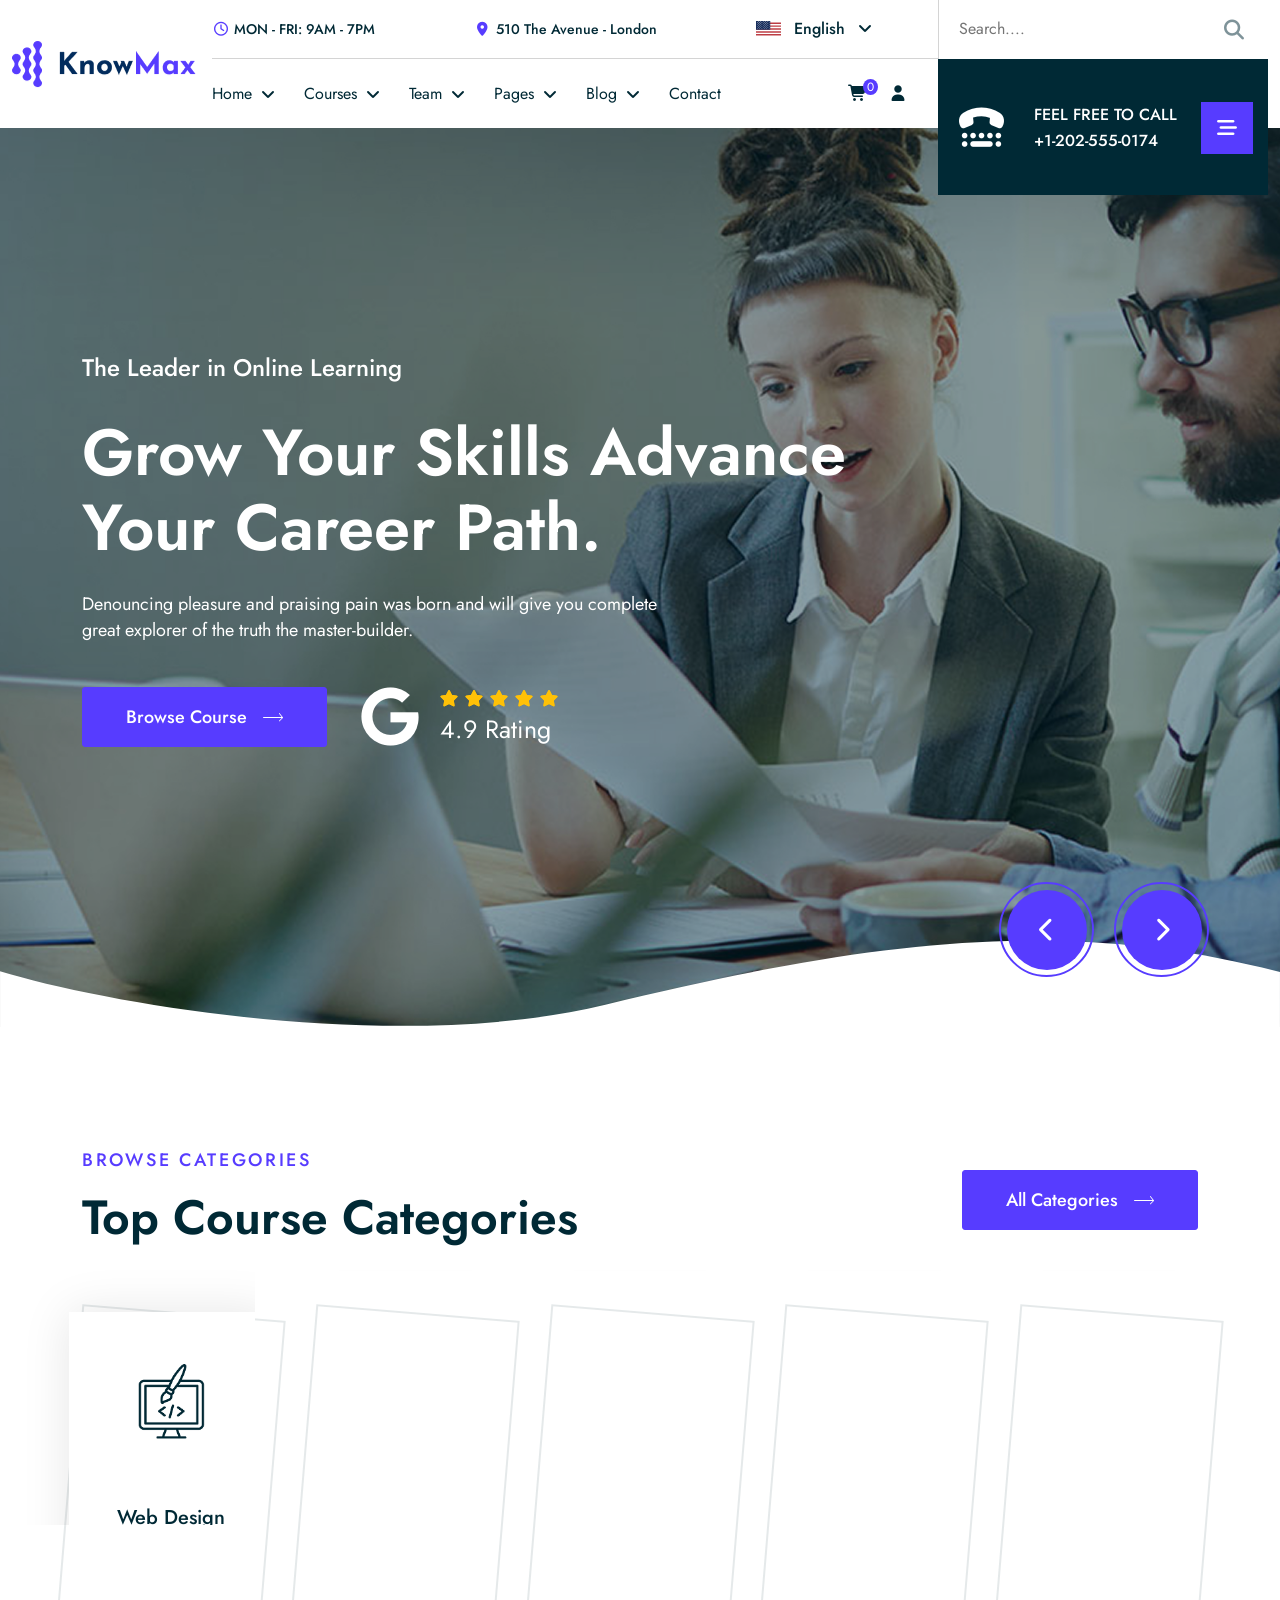
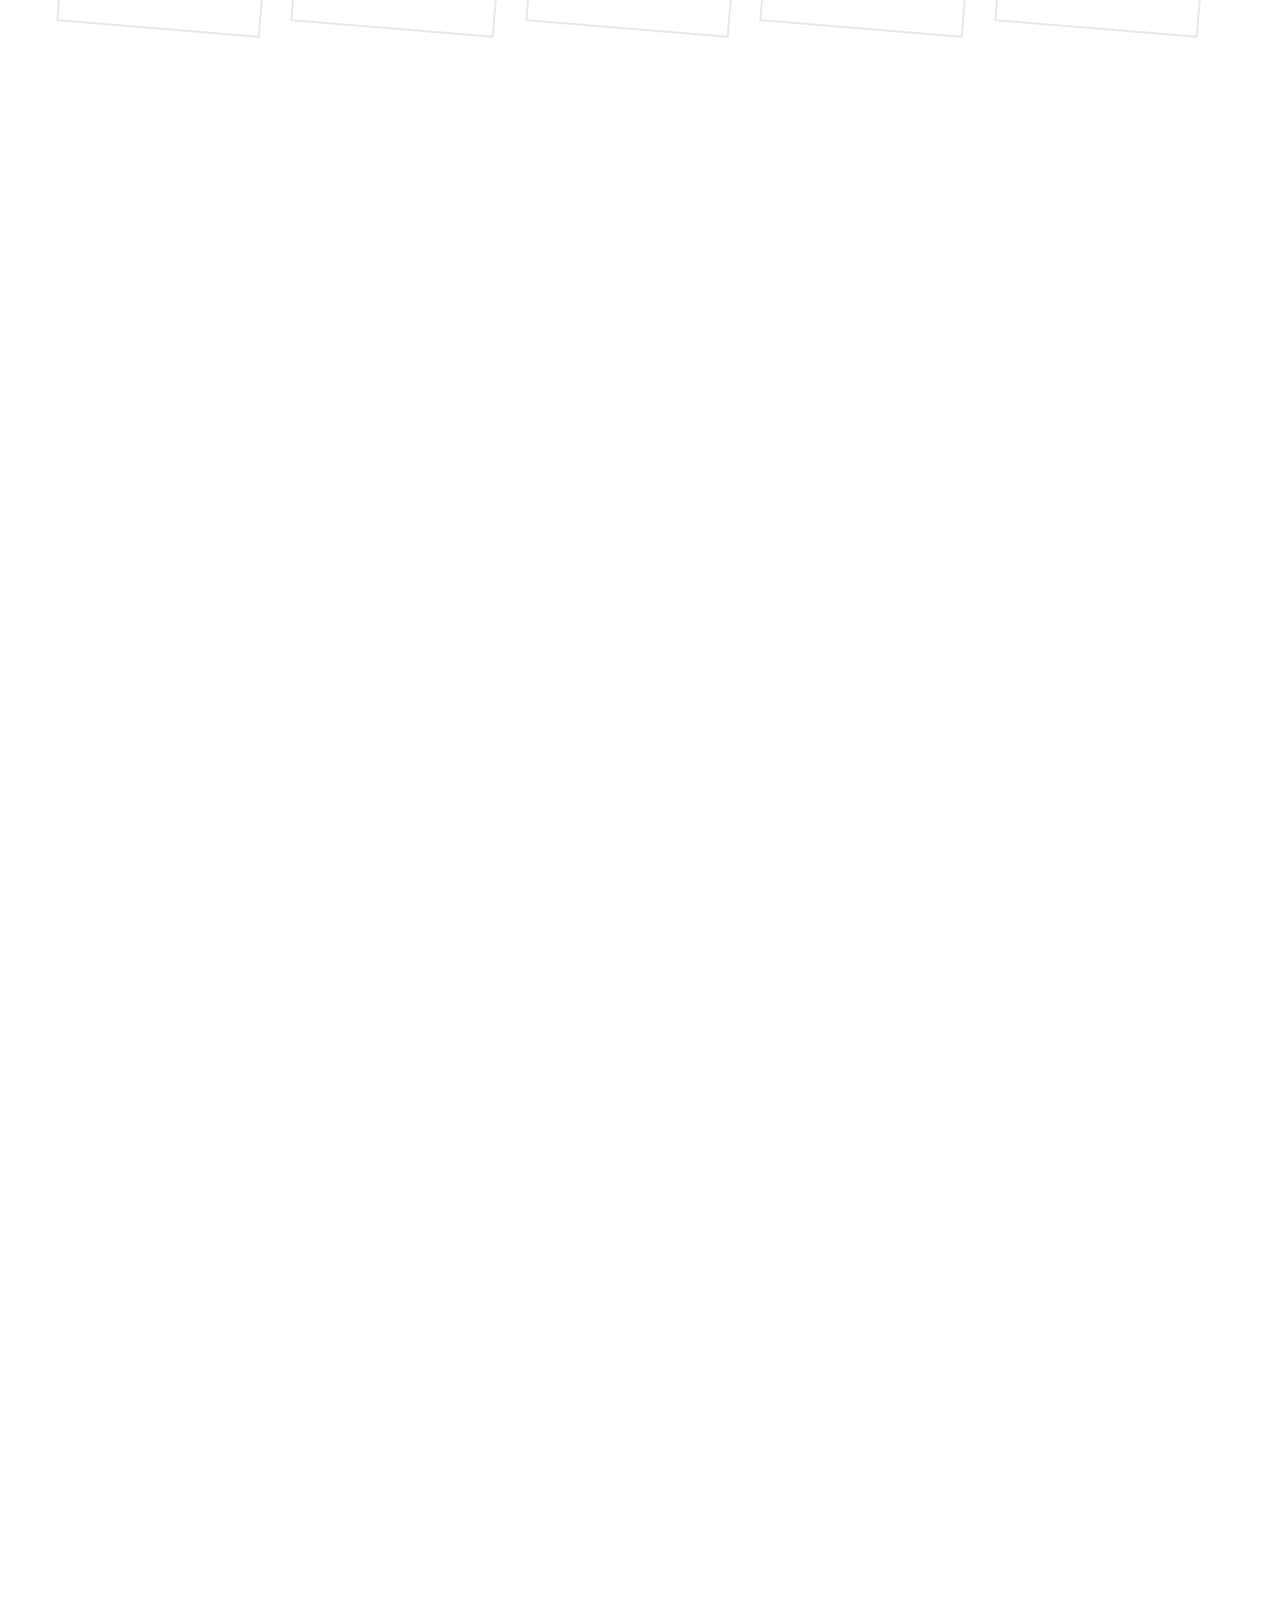
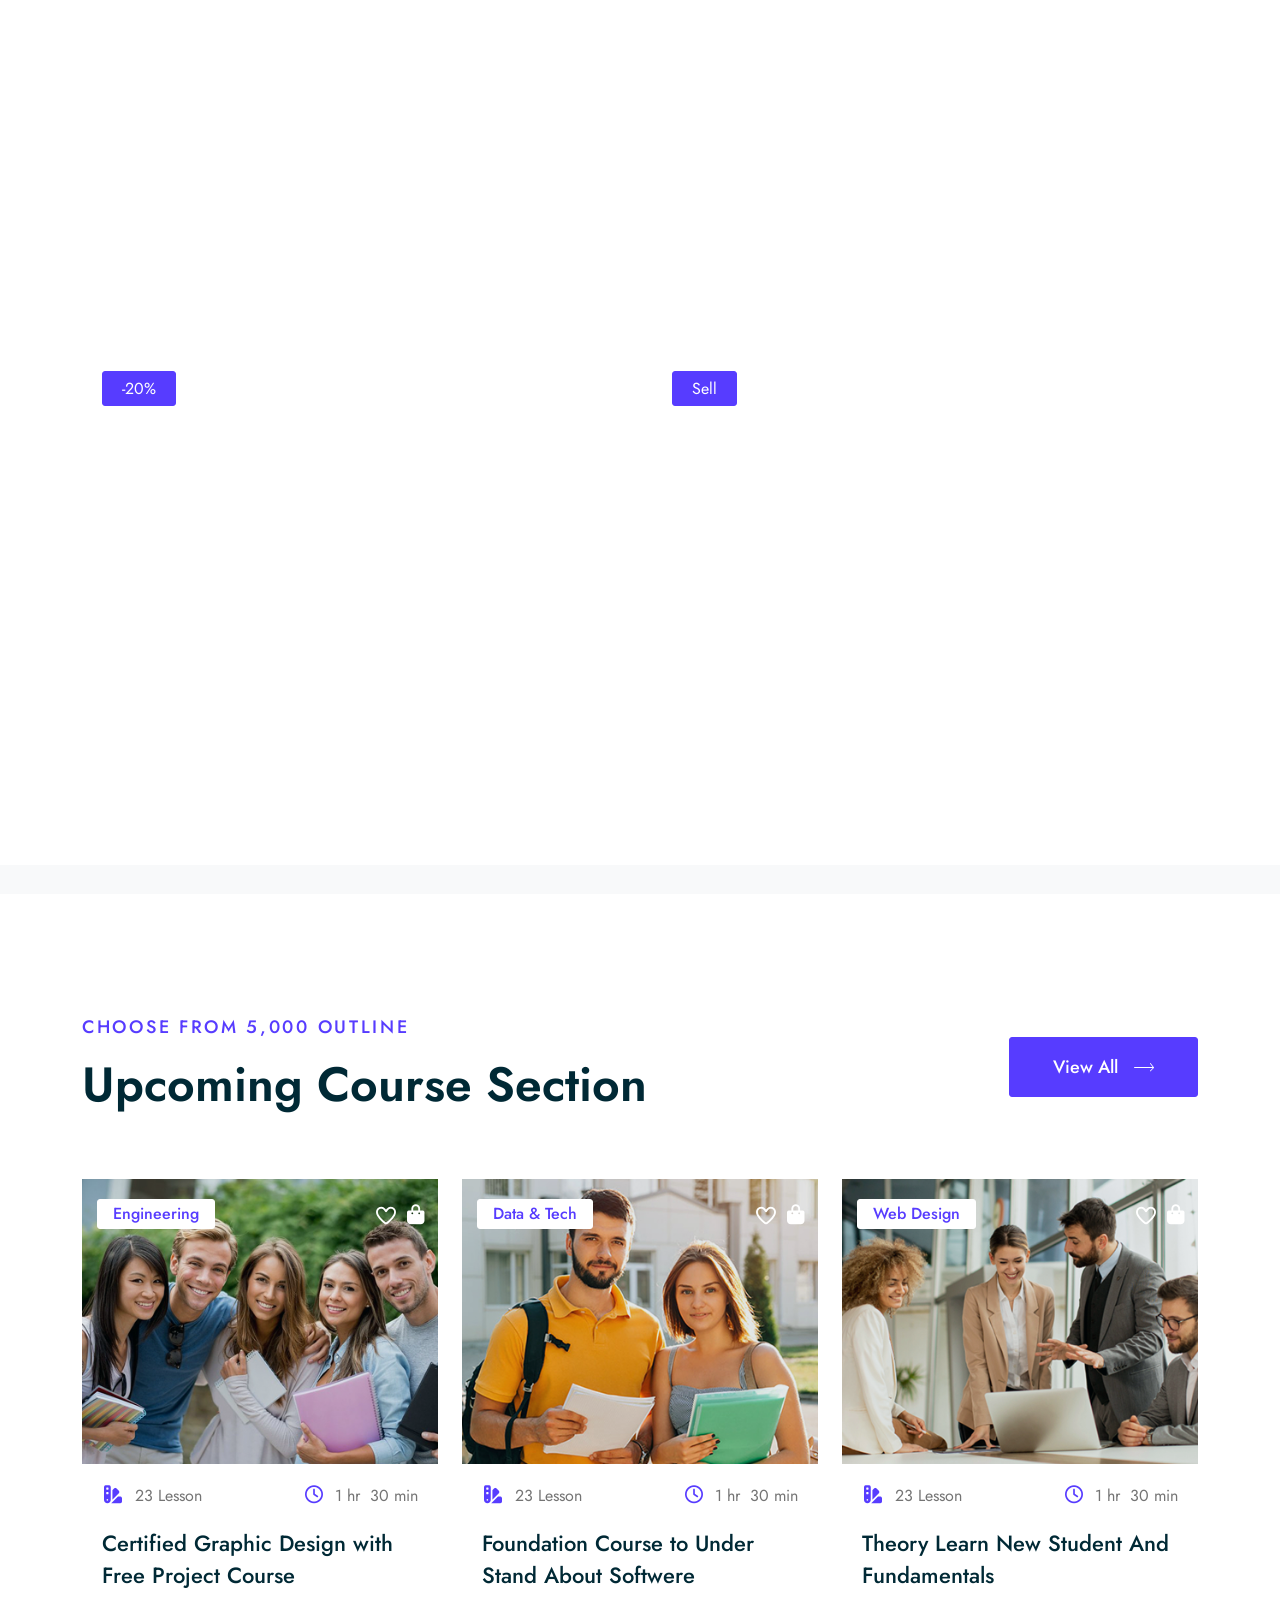
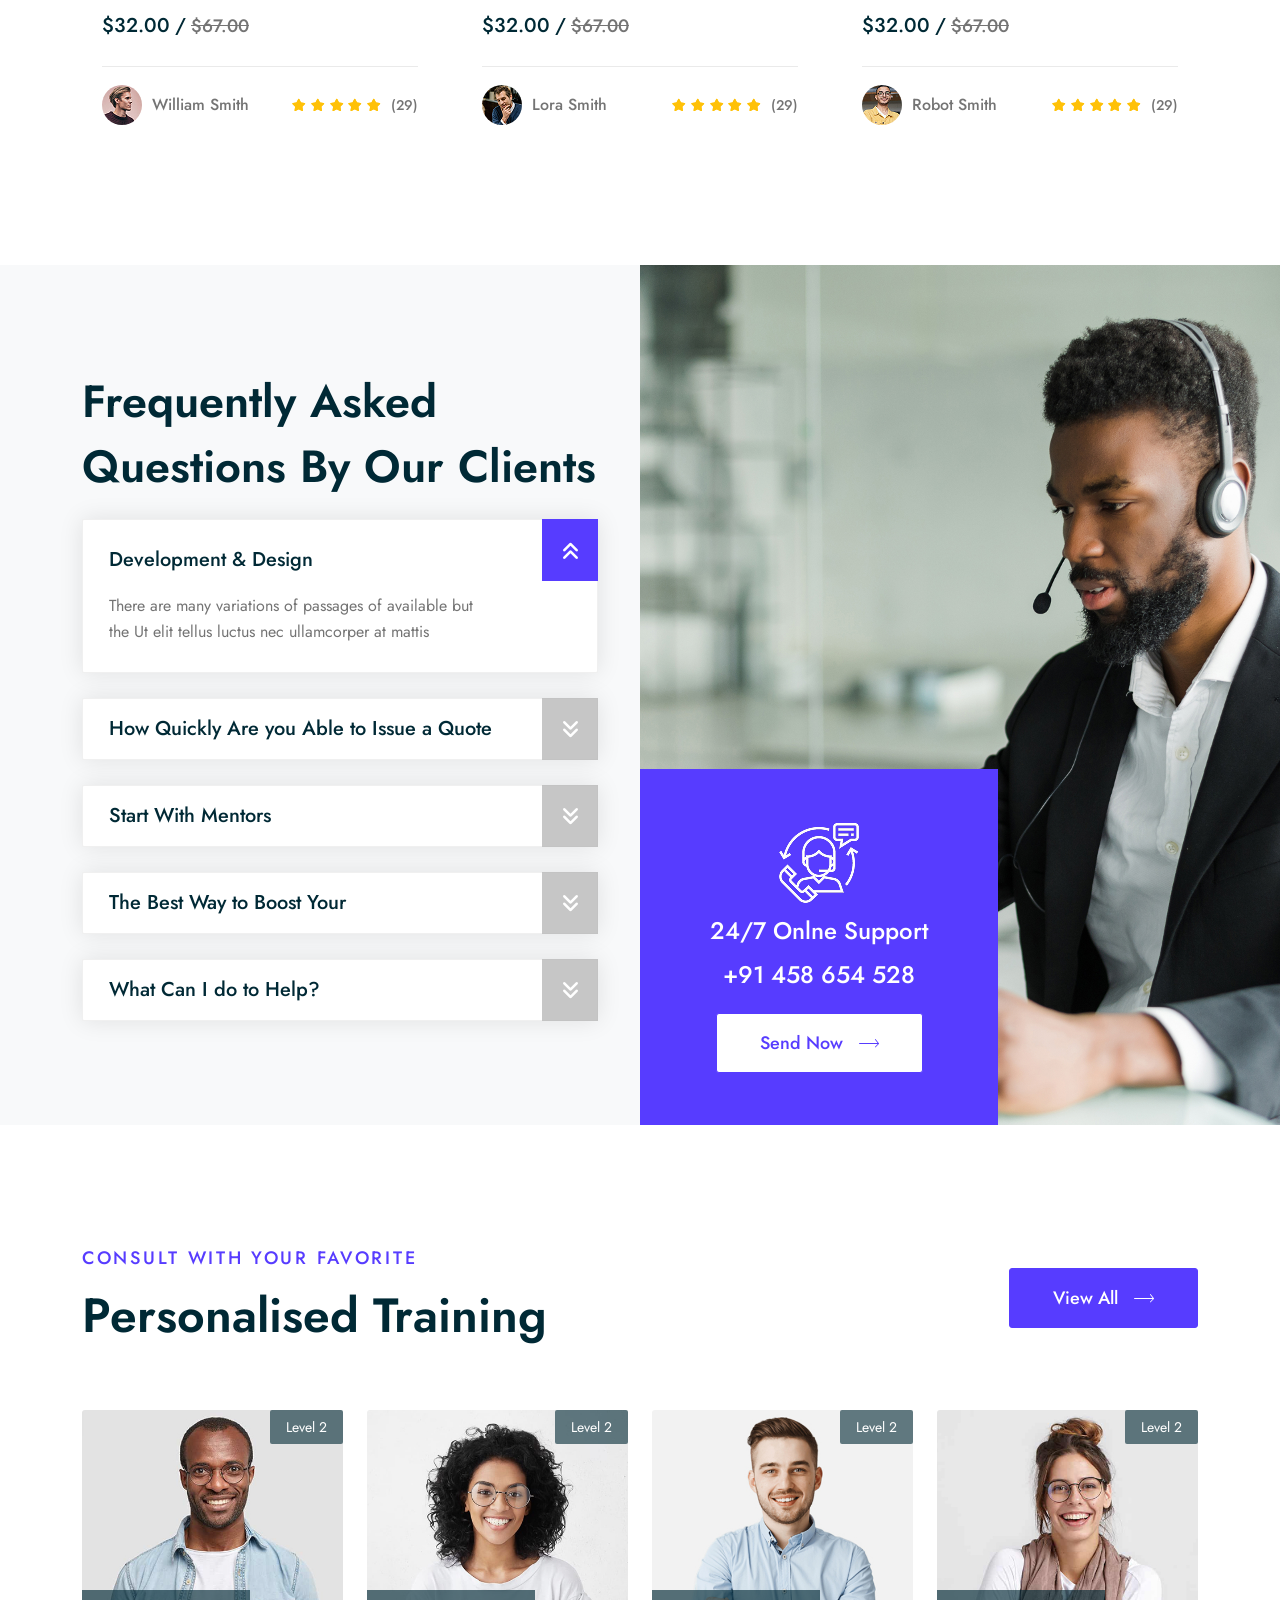
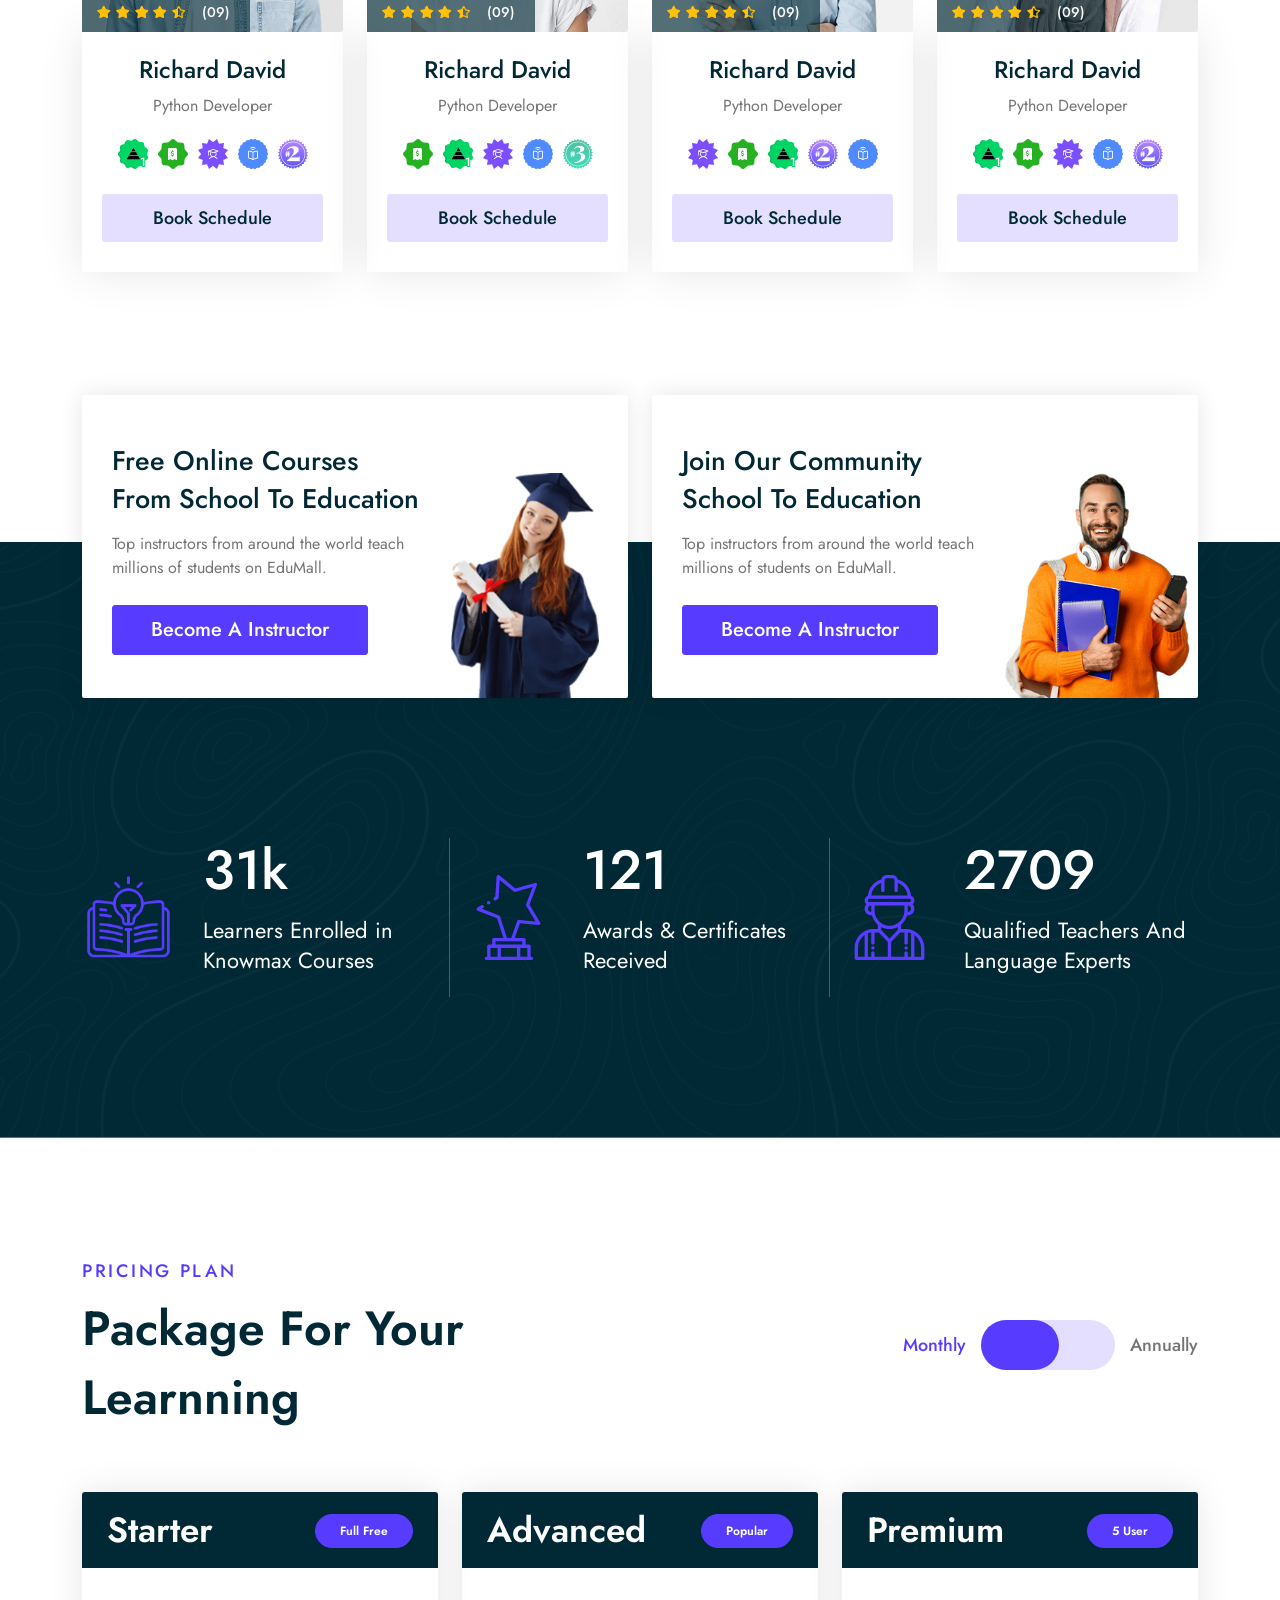
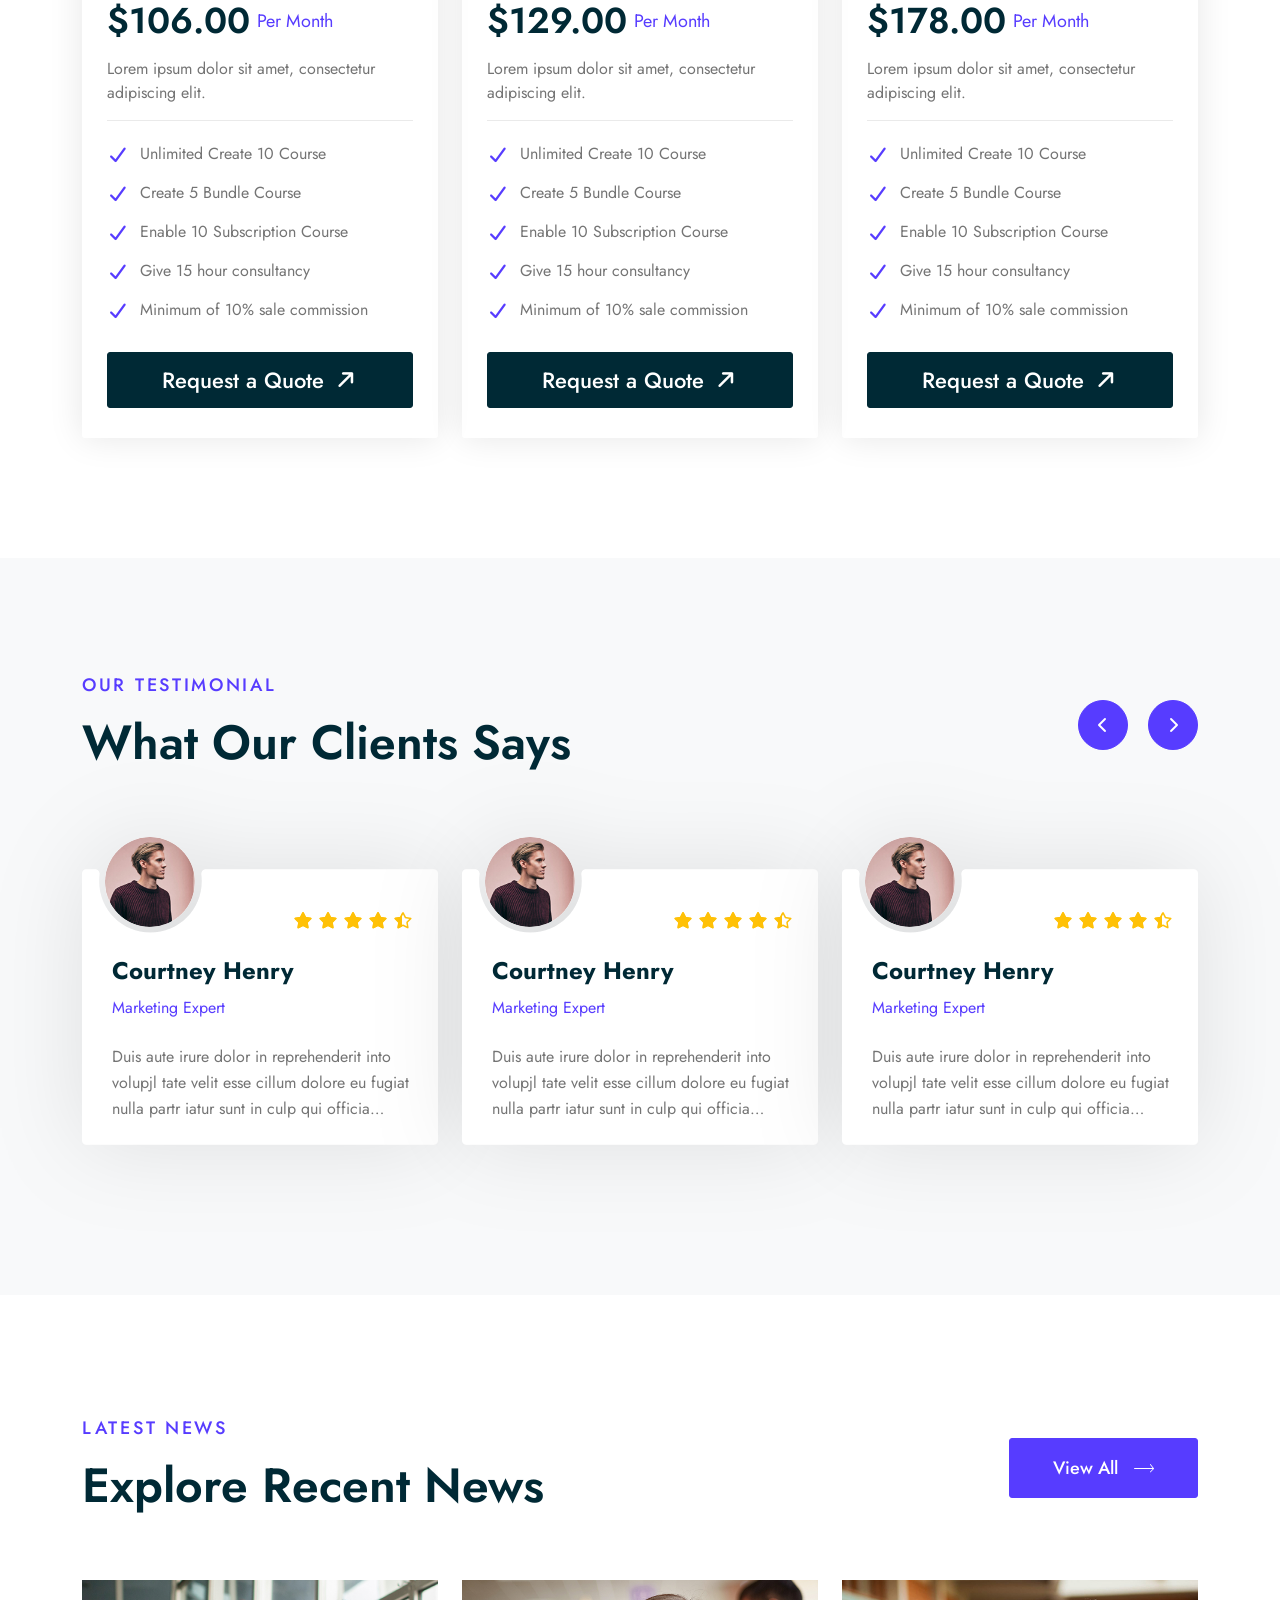
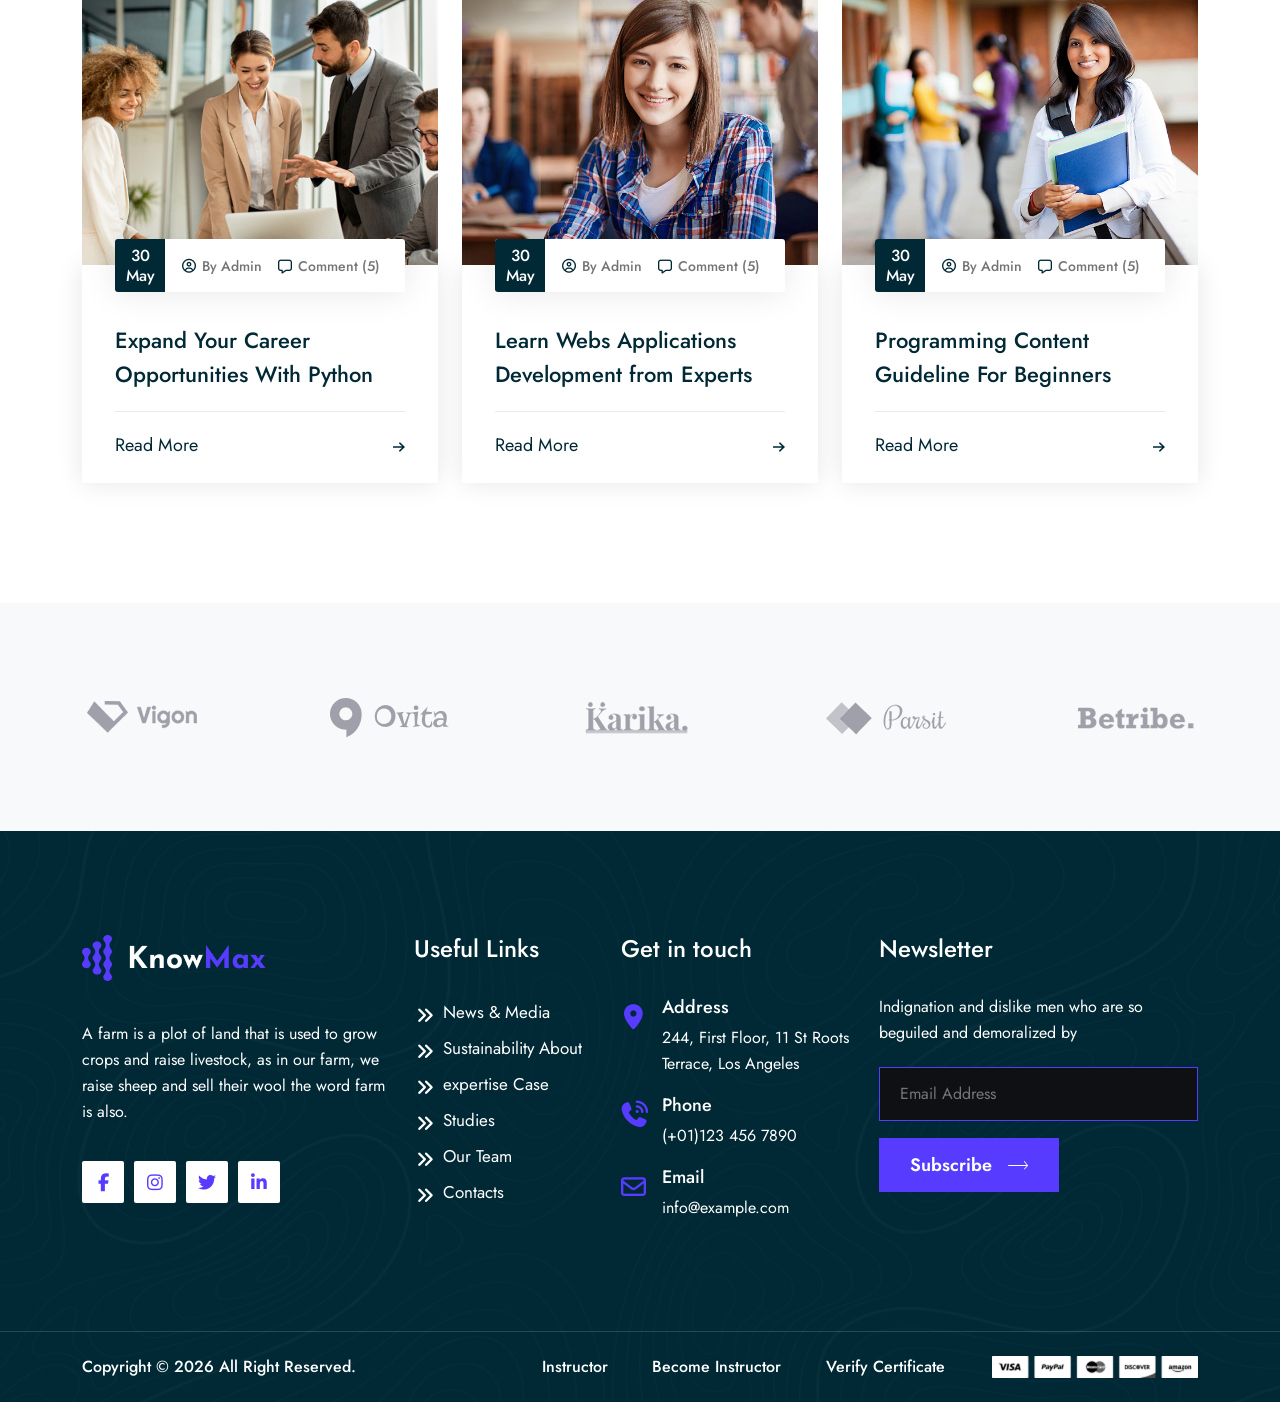
==== commit ce920b29: "course page" ====
--- a/index.html
+++ b/index.html
@@ -140,10 +140,10 @@
                     </ul>
                   </li>
                   <li class="menu-item-has-children">
-                    <a href="pages.html" aria-label="Menu link">Pages</a>
+                    <a href="#" aria-label="Menu link">Pages</a>
                     <ul>
-                      <li><a href="page.html" aria-label="Menu link">Page 1</a></li>
-                      <li><a href="pages.html" aria-label="Menu link">Demo Page 2</a></li>
+                      <li><a href="team.html" aria-label="Menu link">Teams</a></li>
+                      <li><a href="team-details.html" aria-label="Menu link">Team Details</a></li>
                     </ul>
                   </li>
                   <li class="menu-item-has-children">
@@ -435,8 +435,8 @@
     <div class="container">
       <div class="cs_heading_style_1">
         <div class="cs_heading_column_1">
-          <p class="cs_minititle cs_fs_18 cs_medium cs_accent_color cs_ls_2x7 cs_mb_10 ">Choose from 5,000 Outline</p>
-          <h2 class="cs_title cs_fs_48 mb-0">Upcoming Course Section</h2>
+          <p class="cs_minititle cs_fs_18 cs_medium cs_accent_color cs_ls_2x7 cs_mb_10 ">Our Courses List</p>
+          <h2 class="cs_title cs_fs_48 mb-0">Broad Selection Of Courses!</h2>
         </div>
         <div class="cs_heading_column_2 ">
           <ul class="cs_course_category_wrapper_1 cs_mp_0 cs_fs_18 cs_medium cs_tab_links d-flex">
@@ -1838,7 +1838,8 @@
                 <img src="assets/img/course_1.svg" alt="">
                 <img src="assets/img/rank_2.svg" alt="">
               </div>
-              <div class="cs_team_btn"><a href="#" class="cs_btn_style_1 cs_radius_3 cs_fs_18 cs_mb_10">Book Schedule</a></div>
+              <div class="cs_team_btn"><a href="#" class="cs_btn_style_1 cs_radius_3 cs_fs_18 cs_mb_10">Book
+                  Schedule</a></div>
             </div>
           </div>
         </div>
@@ -1872,7 +1873,8 @@
                 <img src="assets/img/course_1.svg" alt="">
                 <img src="assets/img/rank_3.svg" alt="">
               </div>
-              <div class="cs_team_btn"><a href="#" class="cs_btn_style_1 cs_radius_3 cs_fs_18 cs_mb_10">Book Schedule</a></div>
+              <div class="cs_team_btn"><a href="#" class="cs_btn_style_1 cs_radius_3 cs_fs_18 cs_mb_10">Book
+                  Schedule</a></div>
             </div>
           </div>
         </div>
@@ -1906,7 +1908,8 @@
                 <img src="assets/img/rank_2.svg" alt="">
                 <img src="assets/img/course_1.svg" alt="">
               </div>
-              <div class="cs_team_btn"><a href="#" class="cs_btn_style_1 cs_radius_3 cs_fs_18 cs_mb_10">Book Schedule</a></div>
+              <div class="cs_team_btn"><a href="#" class="cs_btn_style_1 cs_radius_3 cs_fs_18 cs_mb_10">Book
+                  Schedule</a></div>
             </div>
           </div>
         </div>
@@ -1940,7 +1943,8 @@
                 <img src="assets/img/course_1.svg" alt="">
                 <img src="assets/img/rank_2.svg" alt="">
               </div>
-              <div class="cs_team_btn"><a href="#" class="cs_btn_style_1 cs_radius_3 cs_fs_18 cs_mb_10">Book Schedule</a></div>
+              <div class="cs_team_btn"><a href="#" class="cs_btn_style_1 cs_radius_3 cs_fs_18 cs_mb_10">Book
+                  Schedule</a></div>
             </div>
           </div>
         </div>
@@ -2797,15 +2801,15 @@
             <ul class="cs_footer_widget_menu cs_mp_0">
               <li>
                 <span class="cs_footer_widget_menu_icon_style_1"><i class="fa-solid fa-angles-right"></i></span>
-                <a href="timetable.html" aria-label="Footer link">News & Media</a>
+                <a href="blog.html" aria-label="Footer link">News & Media</a>
               </li>
               <li>
                 <span class="cs_footer_widget_menu_icon_style_1"><i class="fa-solid fa-angles-right"></i></span>
-                <a href="#" aria-label="Footer link">Sustainability About</a>
+                <a href="about.html" aria-label="Footer link">Sustainability About</a>
               </li>
               <li>
                 <span class="cs_footer_widget_menu_icon_style_1"><i class="fa-solid fa-angles-right"></i></span>
-                <a href="about.html">expertise Case</a>
+                <a href="#">expertise Case</a>
               </li>
               <li>
                 <span class="cs_footer_widget_menu_icon_style_1"><i class="fa-solid fa-angles-right"></i></span>
@@ -2817,7 +2821,7 @@
               </li>
               <li>
                 <span class="cs_footer_widget_menu_icon_style_1"><i class="fa-solid fa-angles-right"></i></span>
-                <a href="#" aria-label="Footer link">Contacts</a>
+                <a href="contact.html" aria-label="Footer link">Contacts</a>
               </li>
             </ul>
           </div>
@@ -2866,7 +2870,7 @@
               <input type="email" name="email" placeholder="Email Address" class="cs_newsletter_input"
                 autocomplete="email">
               <button type="submit" class="cs_newsletter_btn cs_fs_18 wow fadeInRight">
-            <Span>Subscribe</Span>
+                <Span>Subscribe</Span>
                 <div class="cs_btn_right_arrow cs_center ">
                   <svg xmlns="http://www.w3.org/2000/svg" width="20" height="20" viewBox="0 0 20 20" fill="none">
                     <path
@@ -2877,7 +2881,7 @@
                       fill="currentColor" />
                   </svg>
                 </div>
-          </button>
+              </button>
             </form>
           </div>
         </div>
--- a/assets/css/style.css
+++ b/assets/css/style.css
@@ -2678,6 +2678,168 @@
 .cs_site_header.cs_style_2 .cs_main_header_right .cs_header_submit_btn:hover {
   opacity: 1;
 }
+@media (min-width: 1400px) {
+  .cs_site_header.cs_style_3 .container {
+    max-width: 1724px;
+  }
+}
+@media (max-width: 1399px) {
+  .cs_site_header.cs_style_3 .container {
+    max-width: 100%;
+  }
+}
+.cs_site_header.cs_style_3 .cs_main_header_in {
+  display: flex;
+  align-items: center;
+  justify-content: space-between;
+  height: 126px;
+  position: relative;
+  gap: 0 24px;
+}
+.cs_site_header.cs_style_3 .cs_main_header_left {
+  display: flex;
+  align-items: center;
+  gap: 0 47px;
+}
+@media (max-width: 1399px) {
+  .cs_site_header.cs_style_3 .cs_main_header_left {
+    gap: 0 30px;
+  }
+}
+.cs_site_header.cs_style_3 .cs_main_header_left .cs_header_search_form {
+  width: 485px;
+}
+@media (max-width: 1399px) {
+  .cs_site_header.cs_style_3 .cs_main_header_left .cs_header_search_form {
+    width: 300px;
+  }
+}
+@media (max-width: 991px) {
+  .cs_site_header.cs_style_3 .cs_main_header_left .cs_header_search_form {
+    display: none;
+  }
+}
+.cs_site_header.cs_style_3 .cs_main_header_left .cs_header_search_form_wrap {
+  position: relative;
+  border: 1px solid #ddd;
+  border-radius: 3px;
+  display: flex;
+}
+.cs_site_header.cs_style_3 .cs_main_header_left .cs_select_wrapper {
+  position: relative;
+  width: min(166px, 100%);
+  flex: none;
+  border-right: 1px solid #ddd;
+  border-radius: 3px 0 0 3px;
+}
+.cs_site_header.cs_style_3 .cs_main_header_left .cs_select_wrapper i {
+  position: absolute;
+  top: 50%;
+  transform: translateY(-50%);
+  right: 17px;
+  pointer-events: none;
+  color: var(--heading-color);
+  font-size: 12px;
+}
+@media (max-width: 1399px) {
+  .cs_site_header.cs_style_3 .cs_main_header_left .cs_select_wrapper {
+    display: none;
+  }
+}
+.cs_site_header.cs_style_3 .cs_main_header_left .cs_course_category {
+  border: none;
+  outline: none;
+  padding: 12px 33px 12px 17px;
+  font-weight: 500;
+  -webkit-appearance: none;
+     -moz-appearance: none;
+          appearance: none;
+  width: 100%;
+  cursor: pointer;
+  border-radius: 3px;
+}
+.cs_site_header.cs_style_3 .cs_main_header_left .cs_header_search_field {
+  border: none;
+  width: 100%;
+  padding: 12px 75px 12px 13px;
+  outline: none;
+  border-radius: 3px;
+}
+.cs_site_header.cs_style_3 .cs_main_header_left .cs_header_submit_btn {
+  position: absolute;
+  right: 0;
+  top: 0;
+  display: flex;
+  align-items: center;
+  justify-content: center;
+  border: none;
+  padding: 15px 21px;
+  background-color: var(--accent-color);
+  color: var(--white-color);
+  font-size: 20px;
+  line-height: 1em;
+  border-radius: 3px;
+  transition: all 0.3s ease;
+}
+.cs_site_header.cs_style_3 .cs_main_header_left .cs_header_submit_btn:hover {
+  color: var(--heading-color);
+}
+.cs_site_header.cs_style_3 .cs_main_header_center {
+  height: 100%;
+}
+.cs_site_header.cs_style_3 .cs_main_header_right {
+  display: flex;
+  align-items: center;
+  gap: 0 58px;
+  z-index: 888;
+  position: relative;
+  height: 100%;
+}
+@media (max-width: 1399px) {
+  .cs_site_header.cs_style_3 .cs_main_header_right {
+    gap: 0 30px;
+  }
+}
+.cs_site_header.cs_style_3 .cs_main_header_right .cs_main_header_right_shopping_cart {
+  gap: 24px;
+}
+@media (max-width: 1399px) {
+  .cs_site_header.cs_style_3 .cs_main_header_right .cs_main_header_right_shopping_cart {
+    gap: 18px;
+  }
+}
+.cs_site_header.cs_style_3 .cs_main_header_right .cs_main_header_right_shopping_cart .cs_cart_label {
+  background-color: var(--accent-color);
+  color: var(--white-color);
+  position: absolute;
+  left: 15px;
+  top: 45px;
+  padding: 2px 4px;
+  line-height: 1em;
+  font-size: 12px;
+  border-radius: 50%;
+}
+@media (max-width: 1199px) {
+  .cs_site_header.cs_style_3 .cs_main_header_right .cs_main_header_right_shopping_cart .cs_cart_label {
+    top: 16px;
+  }
+}
+.cs_site_header.cs_style_3 .cs_main_header_right .cs_btn_style_1 {
+  padding: 11px 29px;
+}
+.cs_site_header.cs_style_3 .cs_main_header_right .cs_btn_style_1 .cs_btn_right_arrow {
+  margin-left: 10px;
+}
+@media (max-width: 1399px) {
+  .cs_site_header.cs_style_3 .cs_main_header_right .cs_btn_style_1 {
+    padding: 11px 20px;
+  }
+}
+@media (max-width: 991px) {
+  .cs_site_header.cs_style_3 .cs_main_header_right .cs_btn_style_1 {
+    display: none;
+  }
+}
 .cs_site_header {
   /*=======================================================
     Minimum Width 1200px
@@ -2767,6 +2929,13 @@
   }
   .cs_site_header.cs_style_2 .cs_main_header_left .cs_site_branding {
     display: none;
+  }
+  .cs_site_header.cs_style_3 .cs_main_header_left .cs_site_branding {
+    max-width: 184px;
+  }
+  .cs_site_header.cs_style_3 .cs_main_header_left .cs_site_branding img {
+    width: 100%;
+    height: auto;
   }
 }
 .cs_site_header {
@@ -2879,6 +3048,20 @@
   .cs_site_header.cs_style_2 .cs_main_header_in {
     height: 80px;
     padding-right: 60px;
+  }
+  .cs_site_header.cs_style_3 .cs_main_header_in {
+    height: 69px;
+    padding-right: 60px;
+  }
+}
+@media screen and (max-width: 1199px) and (max-width: 991px) {
+  .cs_site_header.cs_style_3 .cs_main_header_in {
+    padding-right: 45px;
+  }
+}
+@media screen and (max-width: 1199px) {
+  .cs_site_header.cs_style_3 .cs_nav {
+    display: flex;
   }
 }
 
@@ -2960,14 +3143,12 @@
 /*========================================
   End Of Mobile Menu
 ========================================*/
-/*=======================================================
-  Minimum 1200PX
-=========================================================*/
 /*===========================================================
   10. Footer Main
 =============================================================*/
 .cs_footer_section_style_1 .cs_footer_row,
-.cs_footer_section_style_2 .cs_footer_row {
+.cs_footer_section_style_2 .cs_footer_row,
+.cs_footer_section_style_3 .cs_footer_row {
   display: flex;
   justify-content: space-between;
   flex-wrap: wrap;
@@ -2975,72 +3156,86 @@
   padding: 104px 0 110px;
 }
 .cs_footer_section_style_1 .cs_footer_row .cs_footer_col,
-.cs_footer_section_style_2 .cs_footer_row .cs_footer_col {
+.cs_footer_section_style_2 .cs_footer_row .cs_footer_col,
+.cs_footer_section_style_3 .cs_footer_row .cs_footer_col {
   flex: 1;
   max-width: 307px;
 }
 .cs_footer_section_style_1 .cs_footer_row .cs_footer_col:nth-child(2),
-.cs_footer_section_style_2 .cs_footer_row .cs_footer_col:nth-child(2) {
+.cs_footer_section_style_2 .cs_footer_row .cs_footer_col:nth-child(2),
+.cs_footer_section_style_3 .cs_footer_row .cs_footer_col:nth-child(2) {
   flex: 1;
   max-width: 182px;
 }
 .cs_footer_section_style_1 .cs_footer_row .cs_footer_col:nth-child(3),
-.cs_footer_section_style_2 .cs_footer_row .cs_footer_col:nth-child(3) {
+.cs_footer_section_style_2 .cs_footer_row .cs_footer_col:nth-child(3),
+.cs_footer_section_style_3 .cs_footer_row .cs_footer_col:nth-child(3) {
   flex: 1;
   max-width: 233px;
 }
 .cs_footer_section_style_1 .cs_footer_row .cs_footer_col:nth-child(3) li,
-.cs_footer_section_style_2 .cs_footer_row .cs_footer_col:nth-child(3) li {
+.cs_footer_section_style_2 .cs_footer_row .cs_footer_col:nth-child(3) li,
+.cs_footer_section_style_3 .cs_footer_row .cs_footer_col:nth-child(3) li {
   display: flex;
   gap: 0px 16px;
 }
 .cs_footer_section_style_1 .cs_footer_row .cs_footer_col:nth-child(3) li a,
-.cs_footer_section_style_2 .cs_footer_row .cs_footer_col:nth-child(3) li a {
+.cs_footer_section_style_2 .cs_footer_row .cs_footer_col:nth-child(3) li a,
+.cs_footer_section_style_3 .cs_footer_row .cs_footer_col:nth-child(3) li a {
   font-size: 16px;
   line-height: 1.625em;
 }
 .cs_footer_section_style_1 .cs_footer_row .cs_footer_col:nth-child(3) li:not(:last-child),
-.cs_footer_section_style_2 .cs_footer_row .cs_footer_col:nth-child(3) li:not(:last-child) {
+.cs_footer_section_style_2 .cs_footer_row .cs_footer_col:nth-child(3) li:not(:last-child),
+.cs_footer_section_style_3 .cs_footer_row .cs_footer_col:nth-child(3) li:not(:last-child) {
   margin-bottom: 15px;
 }
 .cs_footer_section_style_1 .cs_footer_row .cs_footer_col:last-child,
-.cs_footer_section_style_2 .cs_footer_row .cs_footer_col:last-child {
+.cs_footer_section_style_2 .cs_footer_row .cs_footer_col:last-child,
+.cs_footer_section_style_3 .cs_footer_row .cs_footer_col:last-child {
   flex: 1;
   max-width: 333px;
 }
 .cs_footer_section_style_1 .cs_footer_row .cs_footer_widget_title,
-.cs_footer_section_style_2 .cs_footer_row .cs_footer_widget_title {
+.cs_footer_section_style_2 .cs_footer_row .cs_footer_widget_title,
+.cs_footer_section_style_3 .cs_footer_row .cs_footer_widget_title {
   font-size: 24px;
   margin-bottom: 30px;
   font-weight: 500;
 }
 .cs_footer_section_style_1 .cs_footer_row .cs_footer_text_widget img,
-.cs_footer_section_style_2 .cs_footer_row .cs_footer_text_widget img {
+.cs_footer_section_style_2 .cs_footer_row .cs_footer_text_widget img,
+.cs_footer_section_style_3 .cs_footer_row .cs_footer_text_widget img {
   max-width: 200px;
 }
 .cs_footer_section_style_1 .cs_footer_row .cs_footer_text_widget p,
-.cs_footer_section_style_2 .cs_footer_row .cs_footer_text_widget p {
+.cs_footer_section_style_2 .cs_footer_row .cs_footer_text_widget p,
+.cs_footer_section_style_3 .cs_footer_row .cs_footer_text_widget p {
   line-height: 1.625em;
   margin-top: 40px;
   margin-bottom: 0;
 }
 .cs_footer_section_style_1 .cs_footer_row .cs_footer_text_widget:last-child p,
-.cs_footer_section_style_2 .cs_footer_row .cs_footer_text_widget:last-child p {
+.cs_footer_section_style_2 .cs_footer_row .cs_footer_text_widget:last-child p,
+.cs_footer_section_style_3 .cs_footer_row .cs_footer_text_widget:last-child p {
   margin-top: 0;
 }
 .cs_footer_section_style_1 .cs_footer_row .cs_footer_widget_menu li:not(:last-child),
-.cs_footer_section_style_2 .cs_footer_row .cs_footer_widget_menu li:not(:last-child) {
+.cs_footer_section_style_2 .cs_footer_row .cs_footer_widget_menu li:not(:last-child),
+.cs_footer_section_style_3 .cs_footer_row .cs_footer_widget_menu li:not(:last-child) {
   margin-bottom: 0px;
 }
 .cs_footer_section_style_1 .cs_footer_row .cs_footer_widget_menu li .cs_footer_widget_menu_icon_style_1 i,
-.cs_footer_section_style_2 .cs_footer_row .cs_footer_widget_menu li .cs_footer_widget_menu_icon_style_1 i {
+.cs_footer_section_style_2 .cs_footer_row .cs_footer_widget_menu li .cs_footer_widget_menu_icon_style_1 i,
+.cs_footer_section_style_3 .cs_footer_row .cs_footer_widget_menu li .cs_footer_widget_menu_icon_style_1 i {
   vertical-align: middle;
   font-size: 18px;
   line-height: 1em;
   margin-right: 1px;
 }
 .cs_footer_section_style_1 .cs_footer_row .cs_footer_widget_menu li .cs_footer_widget_menu_icon_style_2,
-.cs_footer_section_style_2 .cs_footer_row .cs_footer_widget_menu li .cs_footer_widget_menu_icon_style_2 {
+.cs_footer_section_style_2 .cs_footer_row .cs_footer_widget_menu li .cs_footer_widget_menu_icon_style_2,
+.cs_footer_section_style_3 .cs_footer_row .cs_footer_widget_menu li .cs_footer_widget_menu_icon_style_2 {
   width: 25px;
   flex: none;
   display: flex;
@@ -3048,18 +3243,21 @@
   margin-top: 10px;
 }
 .cs_footer_section_style_1 .cs_footer_row .cs_footer_widget_menu li .cs_footer_widget_menu_icon_style_2 i,
-.cs_footer_section_style_2 .cs_footer_row .cs_footer_widget_menu li .cs_footer_widget_menu_icon_style_2 i {
+.cs_footer_section_style_2 .cs_footer_row .cs_footer_widget_menu li .cs_footer_widget_menu_icon_style_2 i,
+.cs_footer_section_style_3 .cs_footer_row .cs_footer_widget_menu li .cs_footer_widget_menu_icon_style_2 i {
   vertical-align: middle;
   font-size: 25px;
   color: var(--accent-color);
 }
 .cs_footer_section_style_1 .cs_footer_row .cs_footer_widget_menu li:hover .cs_footer_widget_menu_icon_style_1,
-.cs_footer_section_style_2 .cs_footer_row .cs_footer_widget_menu li:hover .cs_footer_widget_menu_icon_style_1 {
+.cs_footer_section_style_2 .cs_footer_row .cs_footer_widget_menu li:hover .cs_footer_widget_menu_icon_style_1,
+.cs_footer_section_style_3 .cs_footer_row .cs_footer_widget_menu li:hover .cs_footer_widget_menu_icon_style_1 {
   transition: all 0.4s ease;
   color: var(--accent-color);
 }
 .cs_footer_section_style_1 .cs_footer_row .cs_footer_widget_menu a,
-.cs_footer_section_style_2 .cs_footer_row .cs_footer_widget_menu a {
+.cs_footer_section_style_2 .cs_footer_row .cs_footer_widget_menu a,
+.cs_footer_section_style_3 .cs_footer_row .cs_footer_widget_menu a {
   font-size: 17px;
   line-height: 2.118em;
   background-repeat: no-repeat;
@@ -3069,29 +3267,34 @@
   background-size: 0 1px;
 }
 .cs_footer_section_style_1 .cs_footer_row .cs_footer_widget_menu a:hover,
-.cs_footer_section_style_2 .cs_footer_row .cs_footer_widget_menu a:hover {
+.cs_footer_section_style_2 .cs_footer_row .cs_footer_widget_menu a:hover,
+.cs_footer_section_style_3 .cs_footer_row .cs_footer_widget_menu a:hover {
   color: var(--white-color);
   background-size: 100% 1px;
   background-position: 0 calc(100% - 0px);
 }
 .cs_footer_section_style_1 .cs_footer_row .cs_footer_widget + .cs_footer_widget,
-.cs_footer_section_style_2 .cs_footer_row .cs_footer_widget + .cs_footer_widget {
+.cs_footer_section_style_2 .cs_footer_row .cs_footer_widget + .cs_footer_widget,
+.cs_footer_section_style_3 .cs_footer_row .cs_footer_widget + .cs_footer_widget {
   margin-top: 21px;
 }
 .cs_footer_section_style_1,
-.cs_footer_section_style_2 {
+.cs_footer_section_style_2,
+.cs_footer_section_style_3 {
   /*==========================================
    Newsletter
   ============================================*/
 }
 .cs_footer_section_style_1 .cs_newsletter.cs_style_1,
-.cs_footer_section_style_2 .cs_newsletter.cs_style_1 {
+.cs_footer_section_style_2 .cs_newsletter.cs_style_1,
+.cs_footer_section_style_3 .cs_newsletter.cs_style_1 {
   display: flex;
   flex-direction: column;
   gap: 17px;
 }
 .cs_footer_section_style_1 .cs_newsletter.cs_style_1 .cs_newsletter_input,
-.cs_footer_section_style_2 .cs_newsletter.cs_style_1 .cs_newsletter_input {
+.cs_footer_section_style_2 .cs_newsletter.cs_style_1 .cs_newsletter_input,
+.cs_footer_section_style_3 .cs_newsletter.cs_style_1 .cs_newsletter_input {
   border: 1px solid var(--accent-color);
   outline: none;
   background-color: #0e1013;
@@ -3101,7 +3304,8 @@
   padding: 13px 20px;
 }
 .cs_footer_section_style_1 .cs_newsletter.cs_style_1 .cs_newsletter_btn,
-.cs_footer_section_style_2 .cs_newsletter.cs_style_1 .cs_newsletter_btn {
+.cs_footer_section_style_2 .cs_newsletter.cs_style_1 .cs_newsletter_btn,
+.cs_footer_section_style_3 .cs_newsletter.cs_style_1 .cs_newsletter_btn {
   width: 180px;
   background-color: var(--accent-color);
   color: var(--white-color);
@@ -3114,108 +3318,128 @@
   border: 1px solid var(--accent-color);
 }
 .cs_footer_section_style_1 .cs_newsletter.cs_style_1 .cs_newsletter_btn .cs_btn_right_arrow,
-.cs_footer_section_style_2 .cs_newsletter.cs_style_1 .cs_newsletter_btn .cs_btn_right_arrow {
+.cs_footer_section_style_2 .cs_newsletter.cs_style_1 .cs_newsletter_btn .cs_btn_right_arrow,
+.cs_footer_section_style_3 .cs_newsletter.cs_style_1 .cs_newsletter_btn .cs_btn_right_arrow {
   margin-left: 16px;
 }
 .cs_footer_section_style_1 .cs_newsletter.cs_style_1 .cs_newsletter_btn:hover,
-.cs_footer_section_style_2 .cs_newsletter.cs_style_1 .cs_newsletter_btn:hover {
+.cs_footer_section_style_2 .cs_newsletter.cs_style_1 .cs_newsletter_btn:hover,
+.cs_footer_section_style_3 .cs_newsletter.cs_style_1 .cs_newsletter_btn:hover {
   background: transparent;
   border: 1px solid var(--accent-color);
 }
 .cs_footer_section_style_1,
-.cs_footer_section_style_2 {
+.cs_footer_section_style_2,
+.cs_footer_section_style_3 {
   /*==========================================
    Footer Bottom
   ============================================*/
 }
 .cs_footer_section_style_1 .cs_footer_bottom,
-.cs_footer_section_style_2 .cs_footer_bottom {
+.cs_footer_section_style_2 .cs_footer_bottom,
+.cs_footer_section_style_3 .cs_footer_bottom {
   flex-wrap: wrap;
   padding: 23px 0;
   font-weight: 500;
   gap: 20px;
 }
 .cs_footer_section_style_1 .cs_footer_bottom .cs_copyright,
-.cs_footer_section_style_2 .cs_footer_bottom .cs_copyright {
+.cs_footer_section_style_2 .cs_footer_bottom .cs_copyright,
+.cs_footer_section_style_3 .cs_footer_bottom .cs_copyright {
   width: 37%;
 }
 .cs_footer_section_style_1 .cs_footer_bottom .cs_footer_widget_menu,
-.cs_footer_section_style_2 .cs_footer_bottom .cs_footer_widget_menu {
+.cs_footer_section_style_2 .cs_footer_bottom .cs_footer_widget_menu,
+.cs_footer_section_style_3 .cs_footer_bottom .cs_footer_widget_menu {
   width: 403px;
   flex: none;
   gap: 15px;
   text-wrap: nowrap;
 }
 .cs_footer_section_style_1 .cs_footer_bottom img,
-.cs_footer_section_style_2 .cs_footer_bottom img {
+.cs_footer_section_style_2 .cs_footer_bottom img,
+.cs_footer_section_style_3 .cs_footer_bottom img {
   flex: none;
   gap: 10px;
   max-height: 22px;
 }
 .cs_footer_section_style_1,
-.cs_footer_section_style_2 {
+.cs_footer_section_style_2,
+.cs_footer_section_style_3 {
   /*==========================================
    Responsiveness
   ============================================*/
 }
 @media (max-width: 1199px) {
   .cs_footer_section_style_1 .cs_footer_bottom .cs_copyright,
-  .cs_footer_section_style_2 .cs_footer_bottom .cs_copyright {
+  .cs_footer_section_style_2 .cs_footer_bottom .cs_copyright,
+  .cs_footer_section_style_3 .cs_footer_bottom .cs_copyright {
     width: auto;
   }
   .cs_footer_section_style_1 .cs_footer_bottom .cs_footer_widget_menu,
-  .cs_footer_section_style_2 .cs_footer_bottom .cs_footer_widget_menu {
+  .cs_footer_section_style_2 .cs_footer_bottom .cs_footer_widget_menu,
+  .cs_footer_section_style_3 .cs_footer_bottom .cs_footer_widget_menu {
     width: auto;
   }
 }
 @media (max-width: 991px) {
   .cs_footer_section_style_1 .cs_footer_row,
-  .cs_footer_section_style_2 .cs_footer_row {
+  .cs_footer_section_style_2 .cs_footer_row,
+  .cs_footer_section_style_3 .cs_footer_row {
     padding: 80px 0;
     display: grid;
     grid-template-columns: repeat(2, 1fr);
     gap: 50px 40px;
   }
   .cs_footer_section_style_1 .cs_footer_row .cs_footer_col,
-  .cs_footer_section_style_2 .cs_footer_row .cs_footer_col {
+  .cs_footer_section_style_2 .cs_footer_row .cs_footer_col,
+  .cs_footer_section_style_3 .cs_footer_row .cs_footer_col {
     min-width: 100%;
   }
   .cs_footer_section_style_1 .cs_footer_bottom .cs_copyright,
-  .cs_footer_section_style_2 .cs_footer_bottom .cs_copyright {
+  .cs_footer_section_style_2 .cs_footer_bottom .cs_copyright,
+  .cs_footer_section_style_3 .cs_footer_bottom .cs_copyright {
     order: 3;
     width: 100%;
   }
   .cs_footer_section_style_1 .cs_footer_bottom .cs_footer_widget_menu,
-  .cs_footer_section_style_2 .cs_footer_bottom .cs_footer_widget_menu {
+  .cs_footer_section_style_2 .cs_footer_bottom .cs_footer_widget_menu,
+  .cs_footer_section_style_3 .cs_footer_bottom .cs_footer_widget_menu {
     order: 1;
   }
   .cs_footer_section_style_1 .cs_footer_bottom .cs_payment_partner,
-  .cs_footer_section_style_2 .cs_footer_bottom .cs_payment_partner {
+  .cs_footer_section_style_2 .cs_footer_bottom .cs_payment_partner,
+  .cs_footer_section_style_3 .cs_footer_bottom .cs_payment_partner {
     order: 2;
   }
 }
 @media (max-width: 767px) {
   .cs_footer_section_style_1 .cs_footer_row,
-  .cs_footer_section_style_2 .cs_footer_row {
+  .cs_footer_section_style_2 .cs_footer_row,
+  .cs_footer_section_style_3 .cs_footer_row {
     grid-template-columns: repeat(1, 1fr);
   }
   .cs_footer_section_style_1 .cs_footer_bottom,
-  .cs_footer_section_style_2 .cs_footer_bottom {
+  .cs_footer_section_style_2 .cs_footer_bottom,
+  .cs_footer_section_style_3 .cs_footer_bottom {
     flex-direction: column;
     align-items: flex-start;
   }
 }
 @media (max-width: 475px) {
   .cs_footer_section_style_1 .cs_newsletter.cs_style_1,
-  .cs_footer_section_style_2 .cs_newsletter.cs_style_1 {
+  .cs_footer_section_style_2 .cs_newsletter.cs_style_1,
+  .cs_footer_section_style_3 .cs_newsletter.cs_style_1 {
     gap: 20px;
   }
   .cs_footer_section_style_1 .cs_newsletter.cs_style_1 .cs_newsletter_btn,
-  .cs_footer_section_style_2 .cs_newsletter.cs_style_1 .cs_newsletter_btn {
+  .cs_footer_section_style_2 .cs_newsletter.cs_style_1 .cs_newsletter_btn,
+  .cs_footer_section_style_3 .cs_newsletter.cs_style_1 .cs_newsletter_btn {
     width: 100%;
   }
   .cs_footer_section_style_1 .cs_footer_widget_menu,
-  .cs_footer_section_style_2 .cs_footer_widget_menu {
+  .cs_footer_section_style_2 .cs_footer_widget_menu,
+  .cs_footer_section_style_3 .cs_footer_widget_menu {
     flex-wrap: wrap;
   }
 }
@@ -3258,7 +3482,7 @@
 .cs_footer_section_style_2 .cs_newsletter.cs_style_1 {
   flex-direction: row;
   gap: 0 24px;
-  width: 52%;
+  width: 51.5%;
 }
 @media (max-width: 991px) {
   .cs_footer_section_style_2 .cs_newsletter.cs_style_1 {
@@ -3376,6 +3600,176 @@
   top: 50%;
   transform: translate(-50%, -50%) scaleX(0);
   transition: all 0.3s ease;
+}
+
+/*===========================================================
+  Footer Home v3
+=============================================================*/
+.cs_footer_section_style_3 .cs_footer_overlay {
+  position: absolute;
+  inset: 0;
+  background: rgba(0, 41, 53, 0.9);
+}
+.cs_footer_section_style_3 .cs_footer_top_row,
+.cs_footer_section_style_3 .cs_footer_row,
+.cs_footer_section_style_3 .cs_footer_bottom {
+  position: relative;
+  z-index: 1;
+}
+.cs_footer_section_style_3 .cs_footer_top_row {
+  padding: 25px 0 29px;
+  display: flex;
+  justify-content: space-between;
+  align-items: center;
+  flex-wrap: wrap;
+}
+@media (max-width: 991px) {
+  .cs_footer_section_style_3 .cs_footer_top_row {
+    flex-direction: column;
+  }
+}
+.cs_footer_section_style_3 .cs_footer_top_row .cs_footer_top_col:last-child {
+  display: flex;
+  justify-content: flex-end;
+  flex: 1;
+}
+@media (max-width: 991px) {
+  .cs_footer_section_style_3 .cs_footer_top_row .cs_footer_top_col:last-child {
+    justify-content: flex-start;
+  }
+}
+.cs_footer_section_style_3 .cs_footer_top_row .cs_footer_text_widget {
+  width: min(100%, 200px);
+}
+.cs_footer_section_style_3 .cs_footer_top_row .cs_footer_text_widget img {
+  width: 100%;
+  height: auto;
+  -o-object-fit: cover;
+     object-fit: cover;
+}
+.cs_footer_section_style_3 .cs_footer_top_row .cs_footer_widget {
+  display: flex;
+  justify-content: space-between;
+  gap: 30px 55px;
+}
+@media (max-width: 767px) {
+  .cs_footer_section_style_3 .cs_footer_top_row .cs_footer_widget {
+    flex-wrap: wrap;
+  }
+}
+.cs_footer_section_style_3 .cs_footer_top_row .cs_footer_widget_menu {
+  display: flex;
+  justify-content: space-between;
+  align-items: center;
+  gap: 15px 54px;
+  color: var(--white-color);
+  text-wrap: nowrap;
+}
+@media (max-width: 480px) {
+  .cs_footer_section_style_3 .cs_footer_top_row .cs_footer_widget_menu {
+    flex-direction: column;
+    align-items: flex-start;
+  }
+}
+.cs_footer_section_style_3 .cs_footer_top_row .cs_social_btns a {
+  height: 40px;
+  width: 40px;
+  border-radius: 50%;
+  background-color: #4c5d77;
+  color: var(--white-color);
+  transition: all 0.3s ease;
+}
+.cs_footer_section_style_3 .cs_footer_top_row .cs_social_btns a:hover {
+  background-color: var(--accent-color);
+}
+.cs_footer_section_style_3 .cs_footer_row {
+  padding: 85px 0 100px;
+}
+@media (max-width: 991px) {
+  .cs_footer_section_style_3 .cs_footer_row {
+    padding: 50px 0 80px;
+  }
+}
+.cs_footer_section_style_3 .cs_footer_row .cs_footer_col {
+  max-width: 257px;
+}
+.cs_footer_section_style_3 .cs_footer_row .cs_footer_col:nth-child(2) {
+  max-width: 254px;
+}
+.cs_footer_section_style_3 .cs_footer_row .cs_footer_col:nth-child(2) li {
+  display: flex;
+  gap: 0px 16px;
+}
+.cs_footer_section_style_3 .cs_footer_row .cs_footer_col:nth-child(2) li a {
+  font-size: 16px;
+  line-height: 1.625em;
+}
+.cs_footer_section_style_3 .cs_footer_row .cs_footer_col:nth-child(2) li:not(:last-child) {
+  margin-bottom: 15px;
+}
+.cs_footer_section_style_3 .cs_footer_row .cs_footer_col:nth-child(3) {
+  max-width: 301px;
+}
+.cs_footer_section_style_3 .cs_footer_row .cs_footer_col:last-child {
+  max-width: 308px;
+}
+.cs_footer_section_style_3 .cs_footer_row .cs_footer_widget_title {
+  font-weight: 600;
+  margin-bottom: 40px;
+}
+.cs_footer_section_style_3 .cs_footer_row .cs_work_time {
+  transition: all 0.3s ease;
+}
+.cs_footer_section_style_3 .cs_footer_row .cs_work_time:hover {
+  color: var(--accent-color);
+}
+.cs_footer_section_style_3 .cs_footer_row .cs_footer_widget_menu li .cs_footer_widget_menu_icon_style_2 i {
+  color: var(--white-color);
+  transition: all 0.3s ease;
+}
+.cs_footer_section_style_3 .cs_footer_row .cs_footer_widget_menu li .cs_footer_widget_menu_icon_style_2:hover i {
+  color: var(--accent-color);
+}
+.cs_footer_section_style_3 .cs_footer_row .cs_post {
+  display: flex;
+  gap: 0 20px;
+}
+.cs_footer_section_style_3 .cs_footer_row .cs_post_thumb {
+  flex: none;
+  height: 85px;
+  width: 85px;
+}
+.cs_footer_section_style_3 .cs_footer_row .cs_post_thumb img {
+  width: 100%;
+  border-radius: 50%;
+}
+@media (max-width: 1399px) {
+  .cs_footer_section_style_3 .cs_footer_row .cs_post_thumb {
+    height: 65px;
+    width: 65px;
+  }
+}
+@media (max-width: 1399px) {
+  .cs_footer_section_style_3 .cs_footer_row .cs_post_thumb {
+    height: 85px;
+    width: 85px;
+  }
+}
+.cs_footer_section_style_3 .cs_footer_row .cs_post_date {
+  margin-bottom: 8px;
+}
+.cs_footer_section_style_3 .cs_footer_row .cs_date {
+  line-height: 1.25em;
+}
+.cs_footer_section_style_3 .cs_footer_row .cs_newsletter.cs_style_1 .cs_newsletter_input {
+  background-color: transparent;
+  border: 1px solid rgba(255, 255, 255, 0.8);
+}
+.cs_footer_section_style_3 .cs_footer_bottom {
+  padding: 19px 0;
+}
+.cs_footer_section_style_3 .cs_footer_bottom .cs_copyright {
+  width: 100%;
 }
 
 /*--------------------------------------------------------------
@@ -3864,15 +4258,22 @@
   width: min(100%, 850px);
   text-align: center;
 }
+@media (max-width: 1199px) {
+  .cs_hero_style_3 .cs_hero_title {
+    width: min(100%, 720px);
+  }
+}
 .cs_hero_style_3 .cs_hero_minititle,
 .cs_hero_style_3 .cs_hero_details {
   width: min(100%, 600px);
   text-align: center;
 }
-
-.cs_hero_section_3 .cs_slider_arrows.cs_style_1 {
-  gap: 0;
-}
+@media (max-width: 991px) {
+  .cs_hero_style_3 {
+    padding-top: 150px;
+  }
+}
+
 .cs_hero_section_3 .cs_slider_arrows.cs_style_1 .cs_left_arrow,
 .cs_hero_section_3 .cs_slider_arrows.cs_style_1 .cs_right_arrow {
   position: absolute;
@@ -3908,6 +4309,66 @@
   background-color: var(--white-color);
   color: var(--accent-color);
 }
+@media (max-width: 991px) {
+  .cs_hero_section_3 .cs_slider_arrows.cs_style_1 {
+    position: absolute;
+    bottom: 80px;
+    justify-content: center;
+    width: 100%;
+  }
+  .cs_hero_section_3 .cs_slider_arrows.cs_style_1 .cs_left_arrow,
+  .cs_hero_section_3 .cs_slider_arrows.cs_style_1 .cs_right_arrow {
+    position: initial;
+    top: initial;
+    transform: translateY(0);
+  }
+}
+
+/*=======================================================
+  Page Header Style 1
+=========================================================*/
+.cs_page_header_style_1 {
+  margin-top: 128px;
+}
+@media (max-width: 1199px) {
+  .cs_page_header_style_1 {
+    margin-top: 69px;
+  }
+}
+.cs_page_header_style_1 .cs_page_header_overlay {
+  position: absolute;
+  inset: 0;
+  background: rgba(0, 41, 53, 0.65);
+}
+.cs_page_header_style_1 .cs_heading_style_3 {
+  padding: 165px 0;
+  position: relative;
+  z-index: 1;
+}
+.cs_page_header_style_1 .cs_breadcrumb_style_1 {
+  padding: 14px 31px;
+  background-color: var(--accent-color);
+  position: absolute;
+  bottom: 0;
+  right: 0;
+  width: min(100%, 495px);
+  z-index: 1;
+}
+
+.breadcrumb-item {
+  color: var(--white-color);
+}
+.breadcrumb-item:hover a {
+  color: var(--heading-color);
+}
+
+.breadcrumb-item + .breadcrumb-item::before {
+  color: var(--white-color);
+}
+
+.breadcrumb-item.active {
+  color: var(--white-color);
+}
 
 /*--------------------------------------------------------------
   10. Sidebar
@@ -4025,6 +4486,10 @@
 /*=======================================================
   CTA Style 3
 =========================================================*/
+.cs_cta_section_3 .cs_iconbox_style_1 .cs_iconbox_info .cs_iconbox_title {
+  display: flex;
+}
+
 /*=======================================================
   Testimonial
 =========================================================*/
@@ -4177,7 +4642,14 @@
 
 .cs_testimonial_style_3 {
   padding: 44px 59px;
+  background-color: var(--white-color);
   box-shadow: 2px 3px 50px 0 rgba(188, 188, 188, 0.25);
+  position: relative;
+}
+@media (max-width: 1399px) {
+  .cs_testimonial_style_3 {
+    padding: 30px 45px;
+  }
 }
 @media (max-width: 320px) {
   .cs_testimonial_style_3 {
@@ -4191,11 +4663,25 @@
 .cs_testimonial_style_3 .cs_testrimonial_details {
   padding: 1px 0;
 }
+.cs_testimonial_style_3 .cs_testimonial_icon {
+  position: absolute;
+  right: 9%;
+  top: 18%;
+  width: 114px;
+  height: 106px;
+}
+.cs_testimonial_style_3 .cs_testimonial_icon img {
+  width: 100%;
+  height: 100%;
+  -o-object-fit: cover;
+     object-fit: cover;
+}
 .cs_testimonial_style_3 .cs_testimonial_rating {
   display: flex;
   align-items: center;
   justify-content: space-between;
-  gap: 0px 10px;
+  gap: 15px 10px;
+  flex-wrap: wrap;
 }
 .cs_testimonial_style_3 .cs_testimonial_user_info {
   gap: 0px 20px;
@@ -4336,6 +4822,9 @@
   border-radius: 50%;
 }
 
+.cs_team_style_3 .cs_team_thumb {
+  overflow: hidden;
+}
 .cs_team_style_3 .cs_team_thumb_img img {
   border-radius: 0;
 }
@@ -4345,15 +4834,27 @@
   left: 0;
   display: flex;
   align-items: center;
+  transform: translateX(calc(-100% + 77px));
+  transition: all 0.4s ease;
+}
+.cs_team_style_3 .cs_social_links.active {
+  transform: translateX(0);
+}
+.cs_team_style_3 .cs_social_links.active .cs_social_btns {
+  opacity: 1;
+  visibility: visible;
+}
+.cs_team_style_3 .cs_social_btns {
+  gap: 0;
+  background-color: var(--accent-color);
   padding-right: 63px;
   border-radius: 0 50px 50px 0;
-  background-color: var(--accent-color);
-}
-.cs_team_style_3 .cs_social_btns {
-  gap: 0;
+  opacity: 0;
+  visibility: hidden;
+  transition: all 0.4s ease;
 }
 .cs_team_style_3 .cs_social_btns a {
-  background-color: var(--accent-color);
+  background-color: transparent;
   color: var(--white-color);
   height: 40px;
   width: 37px;
@@ -4369,6 +4870,7 @@
   right: 0;
   top: 50%;
   transform: translateY(-50%);
+  cursor: pointer;
 }
 .cs_team_style_3 .cs_team_info {
   padding: 19px 30px 18px;
@@ -4574,6 +5076,9 @@
   .cs_grid_4 .cs_grid_item:nth-child(1), .cs_grid_4 .cs_grid_item:nth-child(3), .cs_grid_4 .cs_grid_item:nth-child(4), .cs_grid_4 .cs_grid_item:nth-child(6), .cs_grid_4 .cs_grid_item:nth-child(7), .cs_grid_4 .cs_grid_item:nth-child(9), .cs_grid_4 .cs_grid_item:nth-child(10), .cs_grid_4 .cs_grid_item:nth-child(12) {
     grid-column: auto/span 2;
   }
+  .cs_grid_4 .cs_grid_item:nth-child(1) .cs_post_style_3 .cs_post_subtitle, .cs_grid_4 .cs_grid_item:nth-child(3) .cs_post_style_3 .cs_post_subtitle, .cs_grid_4 .cs_grid_item:nth-child(4) .cs_post_style_3 .cs_post_subtitle, .cs_grid_4 .cs_grid_item:nth-child(6) .cs_post_style_3 .cs_post_subtitle, .cs_grid_4 .cs_grid_item:nth-child(7) .cs_post_style_3 .cs_post_subtitle, .cs_grid_4 .cs_grid_item:nth-child(9) .cs_post_style_3 .cs_post_subtitle, .cs_grid_4 .cs_grid_item:nth-child(10) .cs_post_style_3 .cs_post_subtitle, .cs_grid_4 .cs_grid_item:nth-child(12) .cs_post_style_3 .cs_post_subtitle {
+    display: none;
+  }
   .cs_grid_4 .cs_grid_item:nth-child(3) .cs_post_style_3, .cs_grid_4 .cs_grid_item:nth-child(6) .cs_post_style_3, .cs_grid_4 .cs_grid_item:nth-child(9) .cs_post_style_3, .cs_grid_4 .cs_grid_item:nth-child(12) .cs_post_style_3 {
     flex-direction: row-reverse;
   }
@@ -4589,6 +5094,9 @@
   }
   .cs_grid_4 .cs_grid_item:nth-child(2) .cs_post_style_3 .cs_post_info, .cs_grid_4 .cs_grid_item:nth-child(5) .cs_post_style_3 .cs_post_info, .cs_grid_4 .cs_grid_item:nth-child(8) .cs_post_style_3 .cs_post_info, .cs_grid_4 .cs_grid_item:nth-child(11) .cs_post_style_3 .cs_post_info {
     padding: 30px;
+  }
+  .cs_grid_4 .cs_grid_item:nth-child(2) .cs_post_style_3 .cs_post_subtitle, .cs_grid_4 .cs_grid_item:nth-child(5) .cs_post_style_3 .cs_post_subtitle, .cs_grid_4 .cs_grid_item:nth-child(8) .cs_post_style_3 .cs_post_subtitle, .cs_grid_4 .cs_grid_item:nth-child(11) .cs_post_style_3 .cs_post_subtitle {
+    margin-bottom: 24px;
   }
 }
 
@@ -4596,6 +5104,11 @@
   box-shadow: 0 5px 50px 0 rgba(234, 234, 234, 0.7);
   display: flex;
   align-items: center;
+}
+@media (max-width: 767px) {
+  .cs_post_style_3 {
+    flex-direction: column;
+  }
 }
 .cs_post_style_3 .cs_post_thumb {
   display: block;
@@ -4628,7 +5141,7 @@
 }
 .cs_post_style_3 .cs_post_info {
   width: 50%;
-  padding: 50px;
+  padding: 20px 30px;
 }
 @media (max-width: 767px) {
   .cs_post_style_3 .cs_post_info {
@@ -4650,15 +5163,6 @@
 }
 .cs_post_style_3:hover .cs_post_thumb::after {
   opacity: 0.4;
-}
-.cs_post_style_3:hover .cs_post_thumb .cs_link_hover {
-  opacity: 0.6;
-  top: 0px;
-}
-.cs_post_style_3:hover .cs_post_thumb .cs_link_hover i {
-  opacity: 1;
-  transform: scale(1) rotate(0deg);
-  transition-delay: 0.15s;
 }
 
 /*=======================================================
@@ -4672,6 +5176,16 @@
   display: flex;
   flex-direction: column;
 }
+@media (min-width: 992px) and (max-width: 1199px) {
+  .cs_feature_section_1 .cs_feature_style_1 {
+    padding: 30px 20px;
+  }
+}
+@media (max-width: 767px) {
+  .cs_feature_section_1 .cs_feature_style_1 {
+    padding: 30px 20px;
+  }
+}
 .cs_feature_section_1 .cs_feature_thumbnail {
   height: 80px;
   width: 80px;
@@ -4704,6 +5218,11 @@
 .cs_feature_section_1 .cs_shape_secondary {
   width: 15px;
   background-color: var(--heading-color);
+}
+@media (max-width: 575px) {
+  .cs_feature_section_1 .cs_feature_details {
+    margin-bottom: 20px;
+  }
 }
 .cs_feature_section_1 .cs_btn_style_1 {
   color: var(--heading-color);
@@ -4875,7 +5394,12 @@
 ============================================================*/
 .cs_video_style_1 {
   min-height: 500px;
-  padding: 60px;
+  padding: 120px 0;
+}
+@media (max-width: 991px) {
+  .cs_video_style_1 {
+    padding: 80px 0;
+  }
 }
 .cs_video_style_1 .cs_video_ovrlay {
   position: absolute;
@@ -5382,11 +5906,24 @@
   border-radius: 3px;
 }
 .cs_course_category_style_2 .cs_course_category_info {
+  position: absolute;
+  bottom: 0;
+  left: 0;
   width: 100%;
-  bottom: 0;
-  left: 50%;
-  transform: translateX(-50%);
   padding: 27px 12px;
+}
+@media (max-width: 575px) {
+  .cs_course_category_style_2 .cs_course_category_info {
+    padding: 12px;
+    align-items: flex-start;
+    text-align: left !important;
+  }
+  .cs_course_category_style_2 .cs_course_category_info .cs_fs_24 {
+    font-size: 18px;
+  }
+  .cs_course_category_style_2 .cs_course_category_info .cs_fs_18 {
+    font-size: 14px;
+  }
 }
 .cs_course_category_style_2 .cs_course_counter {
   gap: 0px 10px;
@@ -5728,15 +6265,33 @@
 /*=======================================================
     Course Card Style 3
 =========================================================*/
+@media (min-width: 992px) {
+  .cs_course_section_3 .col-lg-6:is(:nth-child(4n+3), :nth-child(4n+4)) .cs_course_thumbnail {
+    order: 2;
+  }
+}
+@media (min-width: 576px) and (max-width: 991px) {
+  .cs_course_section_3 .col-lg-6:nth-child(even) .cs_course_thumbnail {
+    order: 2;
+  }
+}
+
 .cs_course_style_3 {
   box-shadow: 0 0 45px 0 rgba(0, 0, 0, 0.1);
   background-color: var(--white-color);
 }
+.cs_course_style_3 .cs_course_thumbnail img {
+  border-radius: 3px 0 0 3px;
+}
+.cs_course_style_3 .cs_course_thumbnail .cs_thumb_dept {
+  left: 0;
+  top: 0;
+  background-color: var(--accent-color);
+  border-color: var(--accent-color);
+  color: var(--white-color);
+}
 
 @media (min-width: 575px) {
-  .cs_course_section_3 .col-lg-6:is(:nth-child(4n+3), :nth-child(4n+4)) .cs_course_thumbnail {
-    order: 2;
-  }
   .cs_course_style_3 {
     flex-direction: row;
   }
@@ -5761,6 +6316,7 @@
     padding-top: 29px;
     padding-bottom: 28px;
     background-color: var(--white-color);
+    border-radius: 0 3px 3px 0;
   }
   .cs_course_style_3 .cs_course_info hr {
     margin-bottom: 20px;
@@ -5780,6 +6336,153 @@
     color: var(--accent-color);
   }
 }
+/*=======================================================
+    Course Card Style 3
+=========================================================*/
+.cs_course_section_4 .cs_filter_style_1 {
+  display: flex;
+  align-items: center;
+  justify-content: space-between;
+  gap: 30px;
+}
+.cs_course_section_4 .cs_heading_column_1 .cs_course_category_wrapper_1 {
+  gap: 20px 45px;
+}
+.cs_course_section_4 .cs_heading_column_1 .cs_course_category {
+  padding: 10px 0px 9px 0px;
+}
+.cs_course_section_4 .cs_heading_column_1 .cs_course_category.active {
+  color: var(--accent-color);
+}
+.cs_course_section_4 .cs_select_wrapper {
+  position: relative;
+  border: 1px solid #f0f0f0;
+  border-radius: 2px;
+}
+.cs_course_section_4 .cs_select_wrapper i {
+  position: absolute;
+  top: 50%;
+  transform: translateY(-50%);
+  right: 17px;
+  pointer-events: none;
+  color: var(--accent-color);
+  font-size: 12px;
+}
+@media (max-width: 1399px) {
+  .cs_course_section_4 .cs_select_wrapper {
+    display: none;
+  }
+}
+.cs_course_section_4 .cs_course_category {
+  border: none;
+  outline: none;
+  padding: 11px 45px 10px 17px;
+  font-weight: 500;
+  -webkit-appearance: none;
+     -moz-appearance: none;
+          appearance: none;
+  cursor: pointer;
+}
+.cs_course_section_4 .cs_sidebar.cs_style_1 {
+  padding: 25px 16px 25px 15px;
+  border: 1px solid #ddd;
+}
+.cs_course_section_4 .cs_sidebar.cs_style_1 .cs_sidebar_widget hr {
+  color: #ddd;
+  margin-bottom: 15px;
+}
+.cs_course_section_4 .cs_sidebar.cs_style_1 .cs_sidebar_widget:not(:last-child) {
+  padding-bottom: 15px;
+}
+.cs_course_section_4 .cs_sidebar.cs_style_1 .cs_sidebar_widget:not(:first-child) {
+  padding-top: 15px;
+}
+.cs_course_section_4 .cs_sidebar.cs_style_1 li:not(:last-child) {
+  margin-bottom: 8px;
+}
+.cs_course_section_4 .cs_sidebar.cs_style_1 li label {
+  margin-bottom: 0;
+}
+.cs_course_section_4 .cs_sidebar.cs_style_1 .cs_sidebar_widget_title {
+  display: flex;
+  align-items: center;
+  justify-content: space-between;
+  cursor: pointer;
+  transition: all 0.4s ease;
+}
+.cs_course_section_4 .cs_sidebar.cs_style_1 .cs_sidebar_widget_title .cs_iconbox {
+  height: 25px;
+  width: 25px;
+  display: flex;
+  align-items: center;
+  justify-content: center;
+  border: 1px solid var(--accent-color);
+  border-radius: 50%;
+  color: var(--accent-color);
+}
+.cs_course_section_4 .cs_sidebar.cs_style_1 .cs_sidebar_widget_title i {
+  font-size: 11px;
+  transition: all 0.3s ease-in-out;
+}
+.cs_course_section_4 .cs_sidebar.cs_style_1 .cs_sidebar_widget_title.active i {
+  transform: rotatex(180deg);
+}
+.cs_course_section_4 .cs_custom_checkbox {
+  display: inline-block;
+  position: relative;
+  min-height: 24px;
+}
+.cs_course_section_4 .cs_custom_checkbox input {
+  position: absolute;
+  height: 100%;
+  width: 100%;
+  left: 0;
+  top: 0;
+  z-index: 2;
+  cursor: pointer;
+  opacity: 0;
+}
+.cs_course_section_4 .cs_custom_checkbox input:checked + label::before {
+  background-color: var(--accent-color);
+  border-color: var(--accent-color);
+}
+.cs_course_section_4 .cs_custom_checkbox input:checked + label::after {
+  border-color: var(--accent-color);
+  opacity: 1;
+}
+.cs_course_section_4 .cs_custom_checkbox > label {
+  display: inline-block;
+  position: relative;
+  padding-left: 30px;
+  margin-bottom: 0;
+  transition: all 0.3s ease;
+}
+.cs_course_section_4 .cs_custom_checkbox > label::before, .cs_course_section_4 .cs_custom_checkbox > label::after {
+  position: absolute;
+  transition: all 0.3s ease;
+  height: 20px;
+  width: 20px;
+  left: 0;
+  top: 50%;
+  transform: translateY(-50%);
+}
+.cs_course_section_4 .cs_custom_checkbox > label::before {
+  content: "";
+  border: 1px solid #ddd;
+}
+.cs_course_section_4 .cs_custom_checkbox > label::after {
+  content: "\f00c";
+  font-family: "Font Awesome 7 Free";
+  font-weight: 900;
+  font-size: 10px;
+  color: var(--white-color);
+  border: 1px solid transparent;
+  display: flex;
+  align-items: center;
+  justify-content: center;
+  opacity: 0;
+}
+
 /*=======================================================
   Product Style
 =========================================================*/
@@ -6062,38 +6765,75 @@
 /*=======================================================
   About Style 2
 =========================================================*/
-.cs_about_style_2 .cs_about_image {
+.cs_about_style_2 .cs_about_image,
+.cs_about_style_3 .cs_about_image {
   margin-left: auto;
   width: min(605px, 100%);
 }
-.cs_about_style_2 .cs_about_image img {
+.cs_about_style_2 .cs_about_image img,
+.cs_about_style_3 .cs_about_image img {
   width: 100%;
 }
-.cs_about_style_2 .cs_about_image_overlay {
+@media (max-width: 991px) {
+  .cs_about_style_2 .cs_about_image,
+  .cs_about_style_3 .cs_about_image {
+    width: 100%;
+  }
+}
+.cs_about_style_2 .cs_about_image_overlay,
+.cs_about_style_3 .cs_about_image_overlay {
   position: absolute;
   inset: 0;
   background: rgba(0, 41, 53, 0.2);
 }
-.cs_about_style_2 .cs_about_image_arrow_shape {
+.cs_about_style_2 .cs_about_image_arrow_shape,
+.cs_about_style_3 .cs_about_image_arrow_shape {
   position: absolute;
   right: -25%;
   top: 3%;
 }
-.cs_about_style_2 .cs_about_image_arrow_shape img {
+.cs_about_style_2 .cs_about_image_arrow_shape img,
+.cs_about_style_3 .cs_about_image_arrow_shape img {
   width: 100%;
 }
-.cs_about_style_2 .cs_team_wrapper {
+@media (max-width: 575px) {
+  .cs_about_style_2 .cs_about_image_arrow_shape,
+  .cs_about_style_3 .cs_about_image_arrow_shape {
+    display: none;
+  }
+}
+.cs_about_style_2 .cs_team_wrapper,
+.cs_about_style_3 .cs_team_wrapper {
   gap: 0px 24px;
   background-color: var(--white-color);
   border-radius: 5px;
   padding: 20px;
-  width: min(369px, 100%);
   position: absolute;
   bottom: 5%;
   right: 6%;
   z-index: 1;
 }
-.cs_about_style_2 .cs_team_avatar {
+@media (max-width: 575px) {
+  .cs_about_style_2 .cs_team_wrapper,
+  .cs_about_style_3 .cs_team_wrapper {
+    gap: 0 15px;
+    padding: 15px;
+    right: 3%;
+    bottom: 3%;
+  }
+}
+@media (max-width: 575px) {
+  .cs_about_style_2 .cs_team_info .cs_fs_24,
+  .cs_about_style_3 .cs_team_info .cs_fs_24 {
+    font-size: 18px;
+  }
+  .cs_about_style_2 .cs_team_info .cs_fs_18,
+  .cs_about_style_3 .cs_team_info .cs_fs_18 {
+    font-size: 14px;
+  }
+}
+.cs_about_style_2 .cs_team_avatar,
+.cs_about_style_3 .cs_team_avatar {
   height: 56px;
   width: 56px;
   border-radius: 50%;
@@ -6103,26 +6843,201 @@
   justify-content: flex-end;
   margin-left: -21px;
 }
-.cs_about_style_2 .cs_team_avatar:first-child {
+.cs_about_style_2 .cs_team_avatar:first-child,
+.cs_about_style_3 .cs_team_avatar:first-child {
   margin-left: 0;
   background-color: transparent;
 }
-.cs_about_style_2 .cs_team_avatar img {
+.cs_about_style_2 .cs_team_avatar img,
+.cs_about_style_3 .cs_team_avatar img {
   height: calc(100% - 2px);
   width: calc(100% - 2px);
   border-radius: inherit;
 }
-.cs_about_style_2 .cs_about_content {
+.cs_about_style_2 .cs_about_content,
+.cs_about_style_3 .cs_about_content {
   width: min(571px, 100%);
 }
-.cs_about_style_2 .cs_about_list_wrapper {
+@media (max-width: 991px) {
+  .cs_about_style_2 .cs_about_content,
+  .cs_about_style_3 .cs_about_content {
+    width: 100%;
+  }
+}
+.cs_about_style_2 .cs_title.cs_fs_48,
+.cs_about_style_3 .cs_title.cs_fs_48 {
+  line-height: 1.1458em;
+}
+.cs_about_style_2 .cs_about_list_wrapper,
+.cs_about_style_3 .cs_about_list_wrapper {
   width: min(365px, 100%);
 }
-.cs_about_style_2 .cs_about_list_wrapper .cs_about_list:not(:last-child) {
+.cs_about_style_2 .cs_about_list_wrapper .cs_about_list:not(:last-child),
+.cs_about_style_3 .cs_about_list_wrapper .cs_about_list:not(:last-child) {
   margin-bottom: 15px;
 }
-.cs_about_style_2 .cs_about_list_wrapper .cs_list_title {
+.cs_about_style_2 .cs_about_list_wrapper .cs_list_title,
+.cs_about_style_3 .cs_about_list_wrapper .cs_list_title {
   padding: 1px 0;
+}
+
+/*=======================================================
+  About Style 3
+=========================================================*/
+.cs_about_style_3 .cs_about_image {
+  margin-left: initial;
+  width: min(529px, 100%);
+}
+.cs_about_style_3 .cs_about_image_arrow_shape {
+  right: -30%;
+  top: 1%;
+}
+.cs_about_style_3 .cs_about_image_wave_shape {
+  position: absolute;
+  bottom: 0;
+  right: 21px;
+}
+.cs_about_style_3 .cs_about_image_wave_shape img {
+  width: 100%;
+}
+@media (max-width: 575px) {
+  .cs_about_style_3 .cs_about_image_wave_shape {
+    display: none;
+  }
+}
+.cs_about_style_3 .cs_about_content {
+  width: 100%;
+}
+.cs_about_style_3 .cs_about_sign {
+  width: min(151px, 100%);
+}
+.cs_about_style_3 .cs_about_sign img {
+  width: 100%;
+}
+
+/*=======================================================
+  Company History
+=========================================================*/
+.cs_company_history {
+  background-color: #f8f9fa;
+}
+.cs_company_history .cs_about_content,
+.cs_company_history .cs_about_feature_list {
+  padding-left: 48px;
+}
+@media (max-width: 1399px) {
+  .cs_company_history .cs_about_content,
+  .cs_company_history .cs_about_feature_list {
+    padding-left: initial;
+  }
+}
+.cs_company_history .cs_section_details {
+  width: min(100%, 550px);
+}
+@media (max-width: 991px) {
+  .cs_company_history .cs_section_details {
+    width: 100%;
+  }
+}
+.cs_company_history .cs_about_feature_list li {
+  position: relative;
+  padding-left: 45px;
+}
+.cs_company_history .cs_about_feature_list li:not(:last-child) {
+  margin-bottom: 40px;
+}
+@media (max-width: 991px) {
+  .cs_company_history .cs_about_feature_list li:not(:last-child) {
+    margin-bottom: 20px;
+  }
+}
+.cs_company_history .cs_about_feature_list .cs_feature_list_icon {
+  color: var(--accent-color);
+  position: absolute;
+  left: 0;
+  top: 2px;
+}
+.cs_company_history .cs_about_feature_list .cs_feature_list_icon i {
+  font-size: 32px;
+  line-height: 1em;
+}
+.cs_company_history .cs_timeline_wrapper {
+  padding: 42px 48px 18px 40px;
+  border-left: 2px dashed var(--accent-color);
+  margin-left: 18px;
+}
+@media (max-width: 1399px) {
+  .cs_company_history .cs_timeline_wrapper {
+    padding-right: initial;
+  }
+}
+@media (max-width: 767px) {
+  .cs_company_history .cs_timeline_wrapper {
+    padding-left: 24px;
+  }
+}
+.cs_company_history .cs_timeline_wrapper .cs_timeline {
+  padding: 22px 35px 22px 24px;
+  position: relative;
+  background-color: var(--white-color);
+  border: 1px solid rgba(28, 39, 82, 0.2);
+}
+@media (max-width: 767px) {
+  .cs_company_history .cs_timeline_wrapper .cs_timeline {
+    padding: 20px;
+  }
+}
+.cs_company_history .cs_timeline_wrapper .cs_timeline:not(:last-child) {
+  margin-bottom: 60px;
+}
+@media (max-width: 767px) {
+  .cs_company_history .cs_timeline_wrapper .cs_timeline:not(:last-child) {
+    margin-bottom: 45px;
+  }
+}
+.cs_company_history .cs_timeline_wrapper .cs_timeline .cs_year {
+  display: inline-block;
+  padding: 5px 41px;
+  background-color: #1c2752;
+  position: absolute;
+  top: -24px;
+  left: 8px;
+  z-index: 5;
+  transition: all 0.3s ease;
+}
+.cs_company_history .cs_timeline_wrapper .cs_timeline:hover .cs_year {
+  background-color: var(--accent-color);
+}
+.cs_company_history .cs_timeline_wrapper .cs_timeline::after {
+  content: "";
+  position: absolute;
+  width: 17px;
+  height: 17px;
+  border: 1px solid rgba(28, 39, 82, 0.2);
+  left: -9px;
+  top: 50%;
+  transform: translateY(-50%) rotate(45deg);
+  background: var(--white-color);
+  border-right: 0;
+  border-top: 0;
+}
+.cs_company_history .cs_timeline_wrapper .cs_timeline::before {
+  content: "\f192";
+  font-family: "Font Awesome 7 Free";
+  font-weight: 400;
+  font-size: 16px;
+  line-height: 1em;
+  position: absolute;
+  left: -50px;
+  z-index: 1;
+  top: 50%;
+  transform: translateY(-50%);
+  color: #1c2752;
+}
+@media (max-width: 767px) {
+  .cs_company_history .cs_timeline_wrapper .cs_timeline::before {
+    left: -34px;
+  }
 }
 
 /*=======================================================
@@ -6134,6 +7049,9 @@
   }
 }
 
+.cs_work_style_1 {
+  padding-top: 41px;
+}
 .cs_work_style_1 .cs_work_thumbnail_wrapper {
   padding-left: 36px;
 }
@@ -6141,9 +7059,6 @@
   .cs_work_style_1 .cs_work_thumbnail_wrapper {
     padding-left: 0;
   }
-}
-.cs_work_style_1 {
-  padding-top: 41px;
 }
 .cs_work_style_1 .cs_work_thumbnail {
   margin-left: 41px;
@@ -6154,6 +7069,11 @@
   width: 200px;
   transform: rotate(-45deg);
   overflow: hidden;
+}
+@media (max-width: 991px) {
+  .cs_work_style_1 .cs_work_thumbnail {
+    margin-left: initial;
+  }
 }
 .cs_work_style_1 .cs_work_thumbnail_in {
   overflow: hidden;
@@ -6198,7 +7118,7 @@
 }
 @media (max-width: 991px) {
   .cs_work_style_1 .cs_work_thumb_number {
-    left: calc(50% + 106px);
+    left: calc(50% + 86px);
   }
 }
 .cs_work_style_1 .cs_work_thumb_arrow {
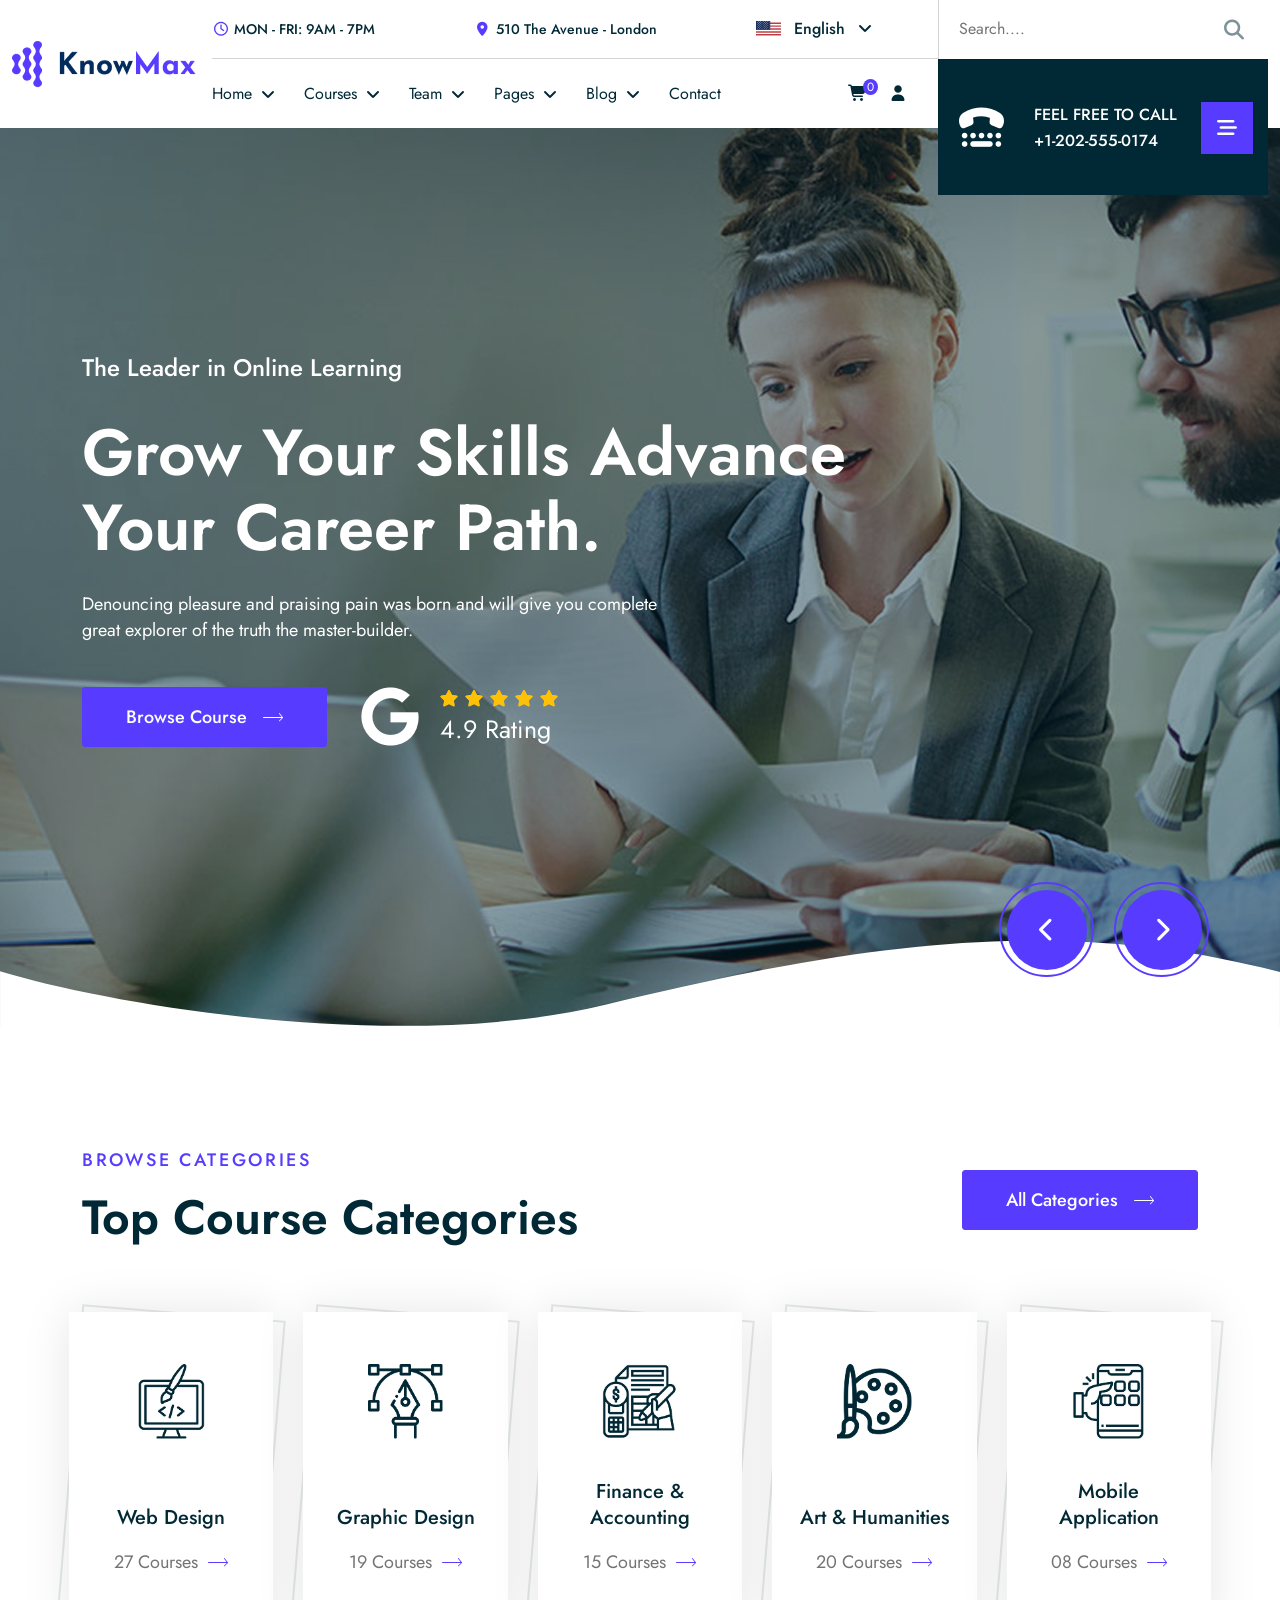
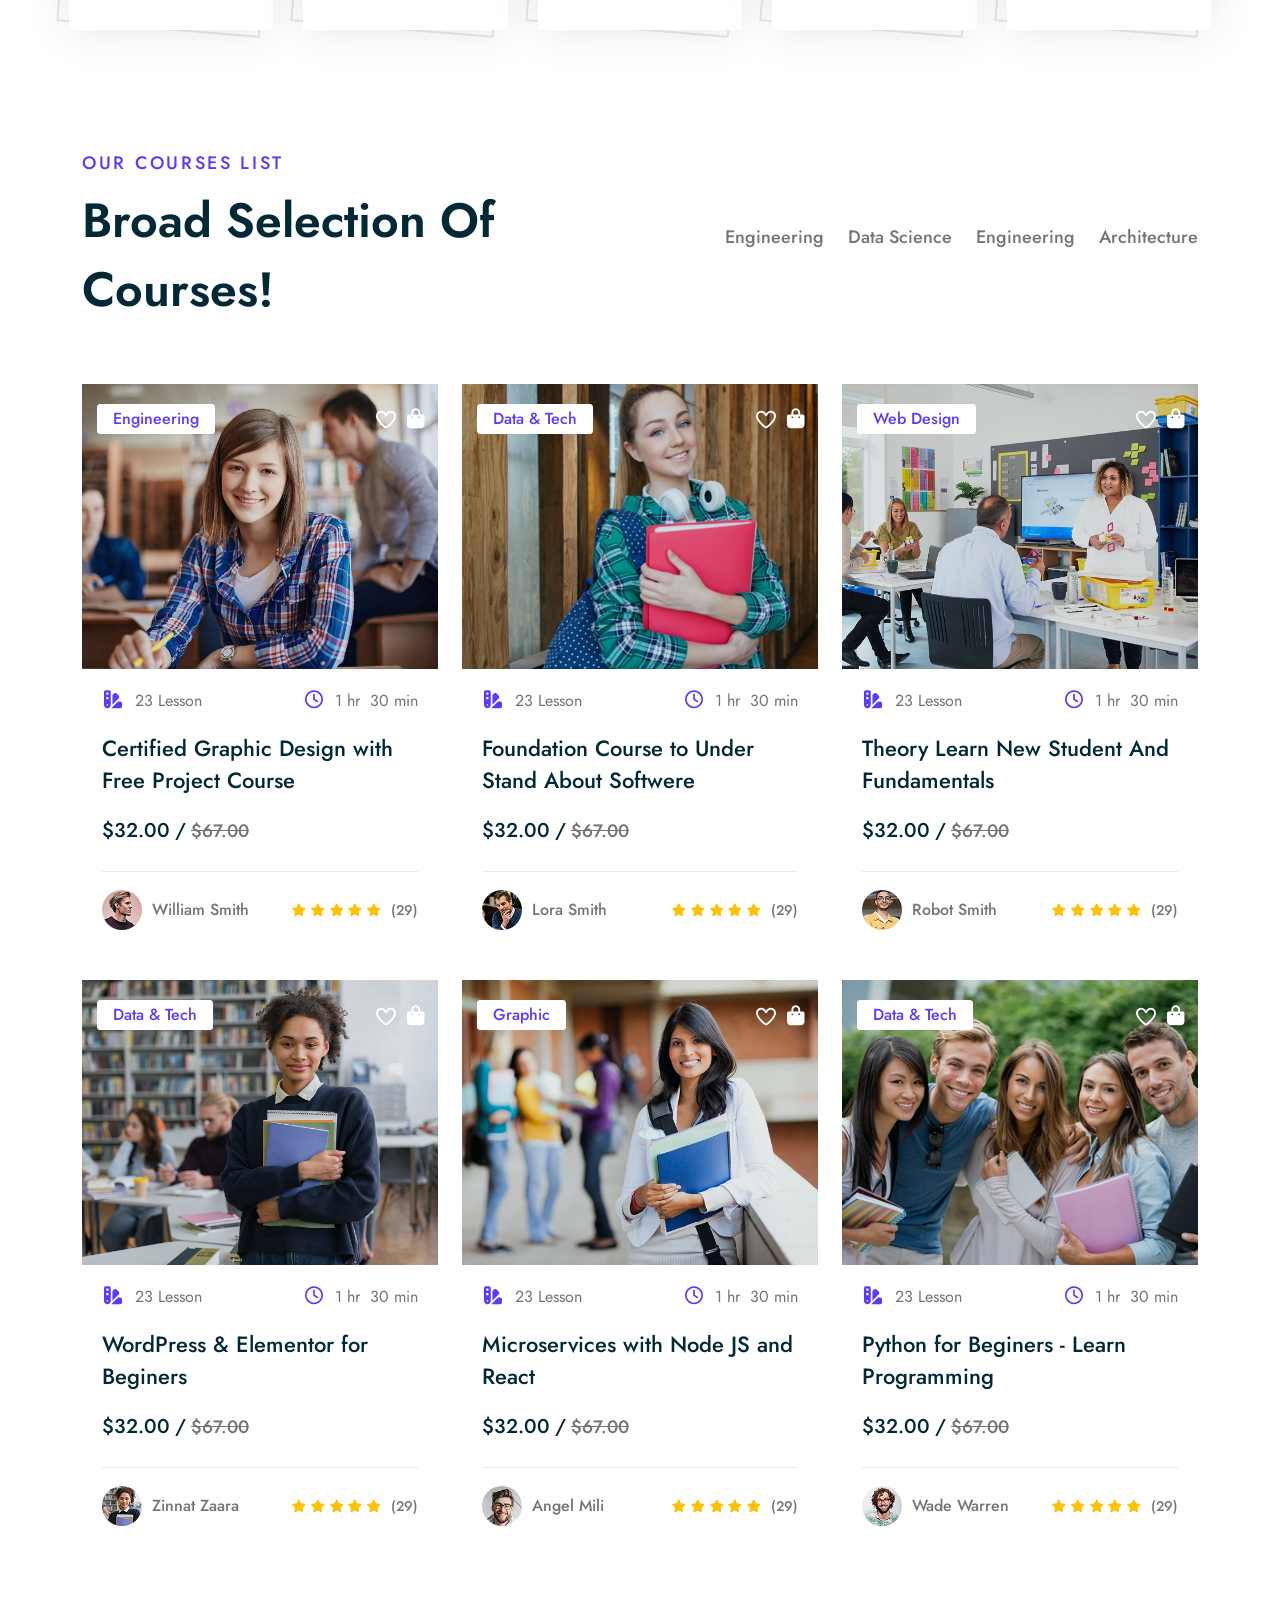
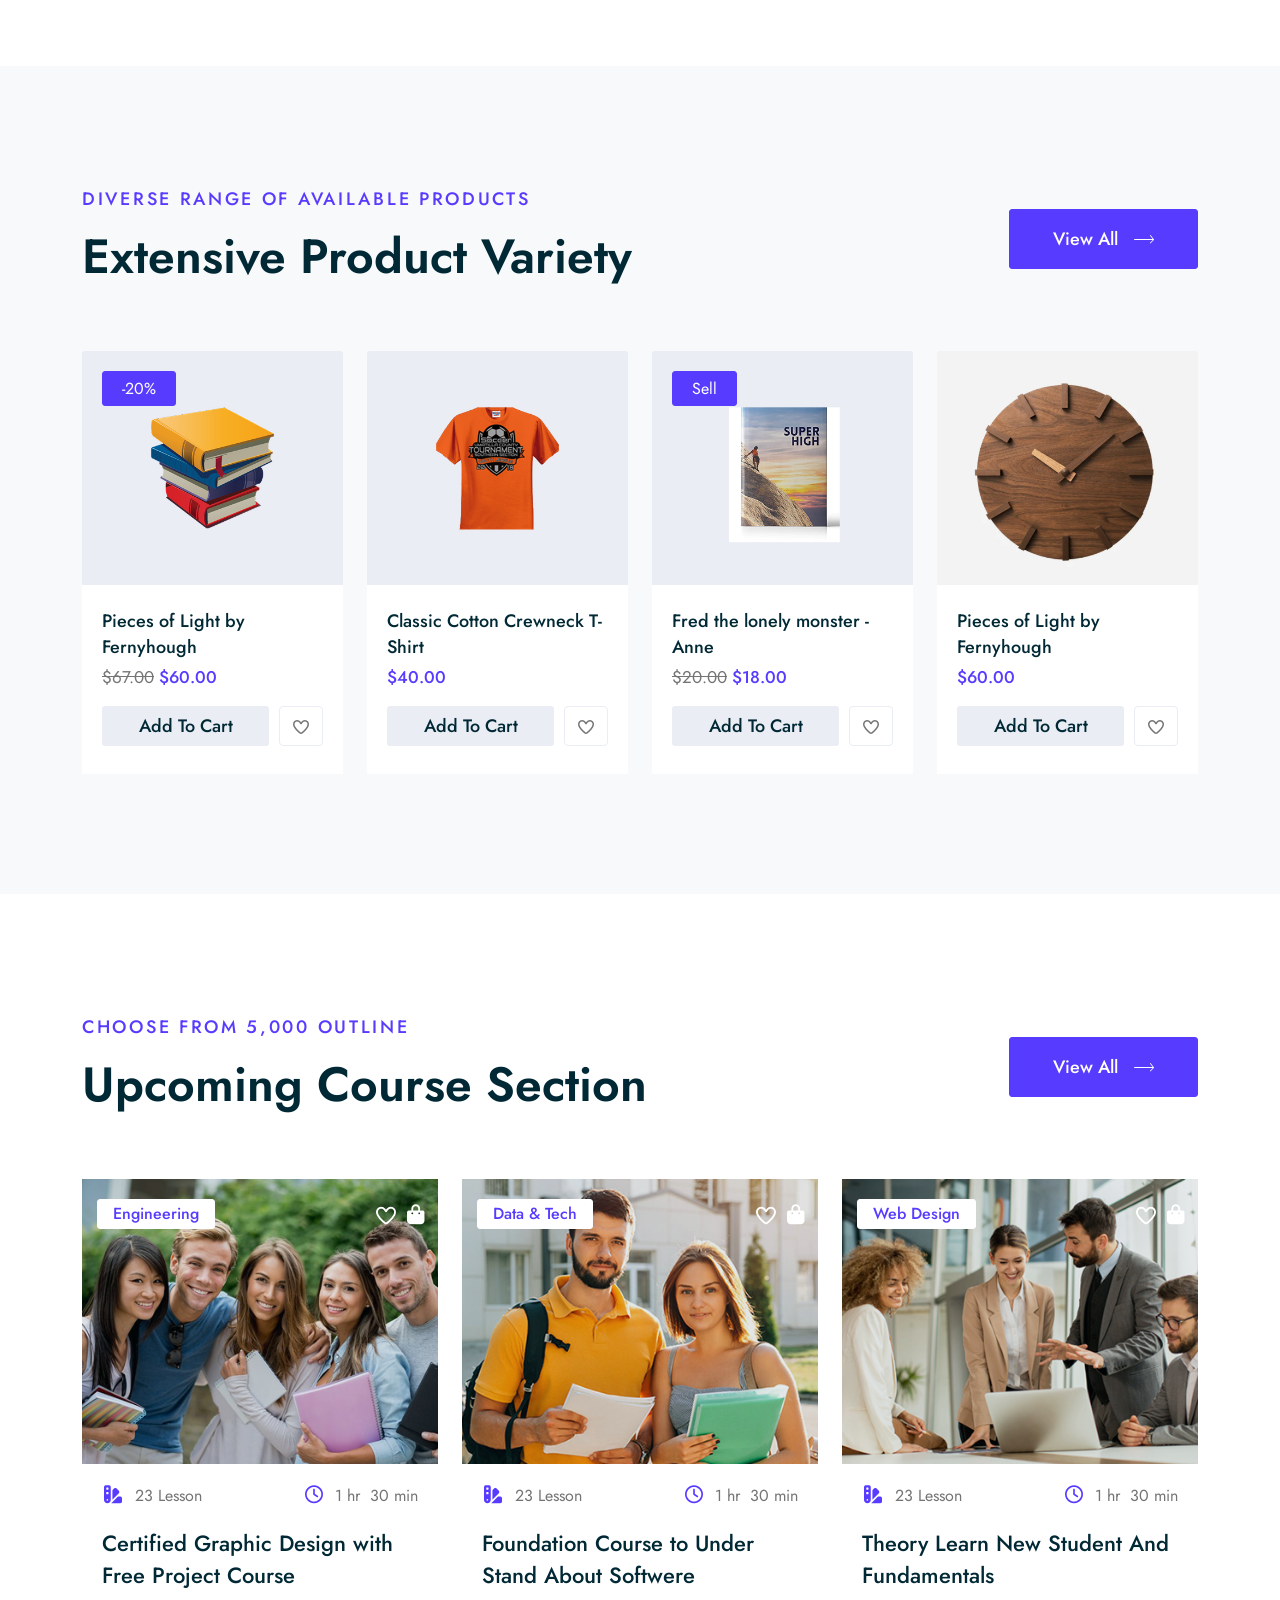
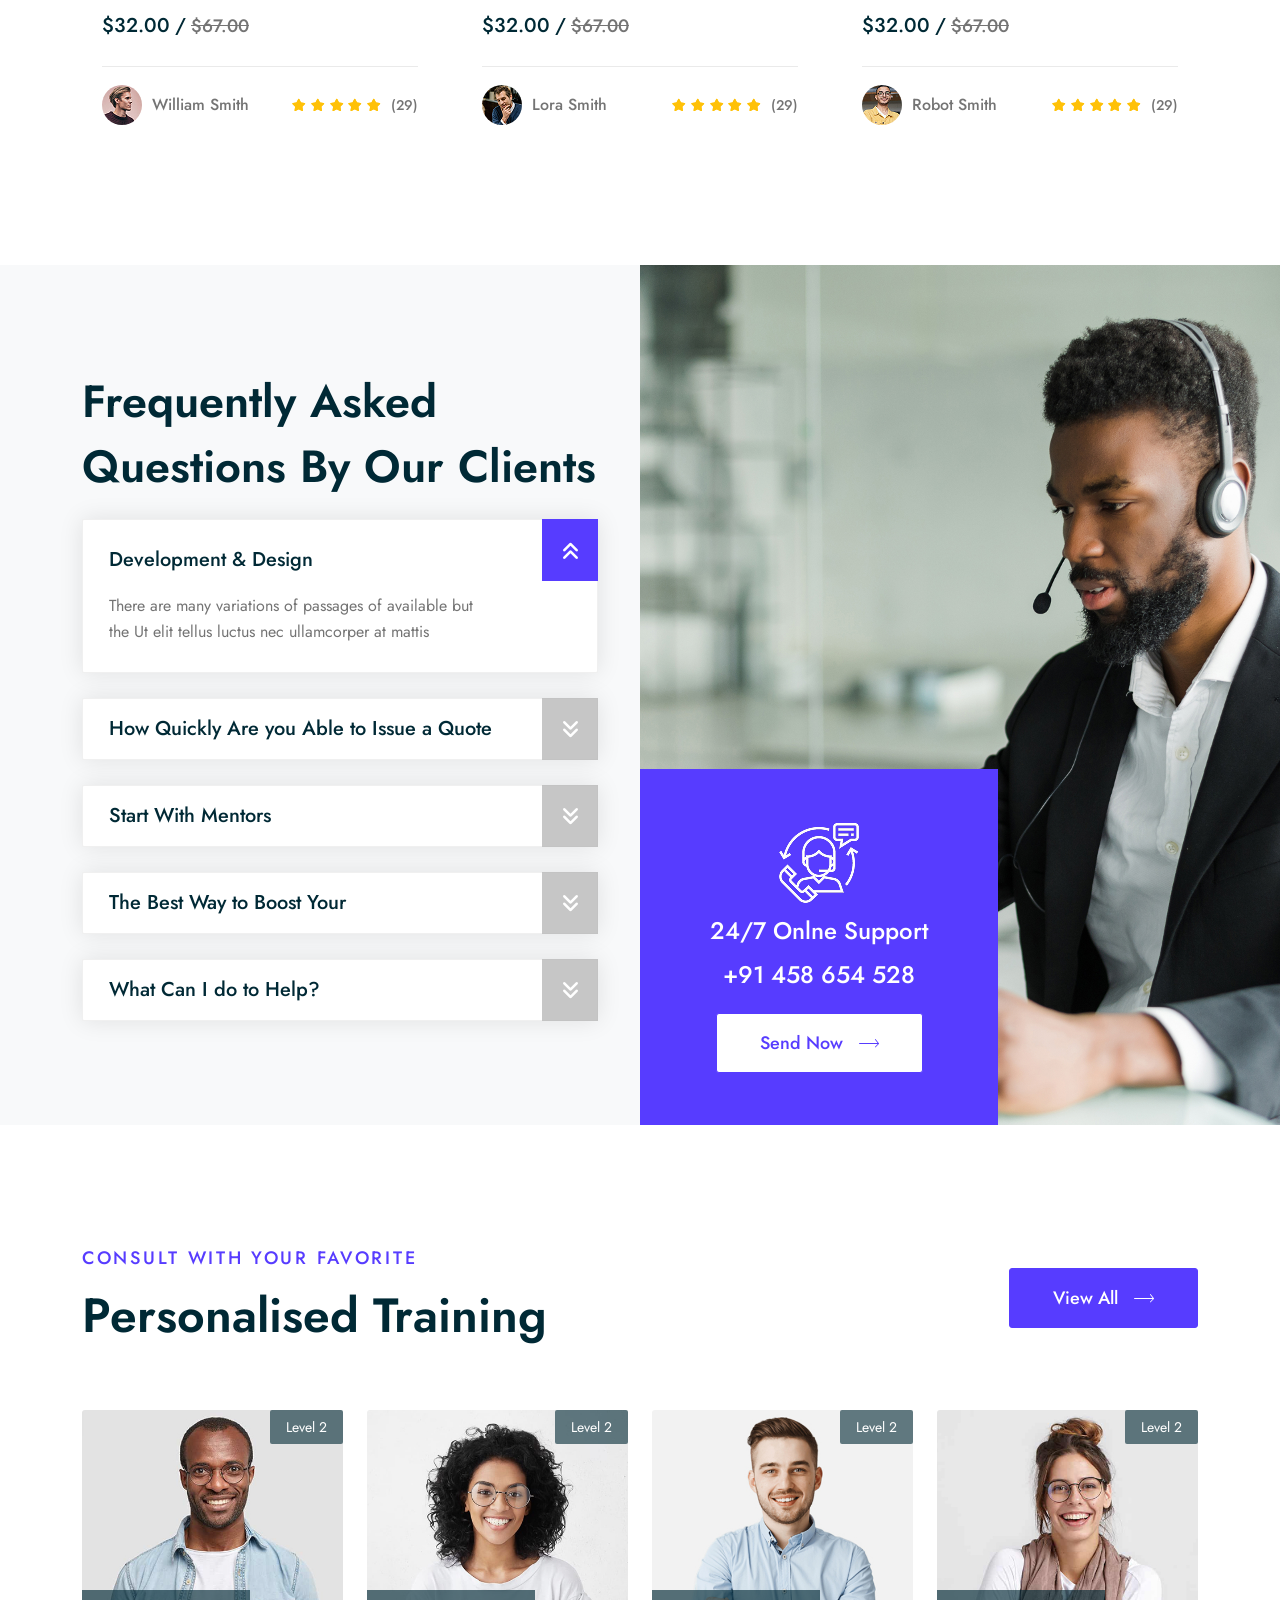
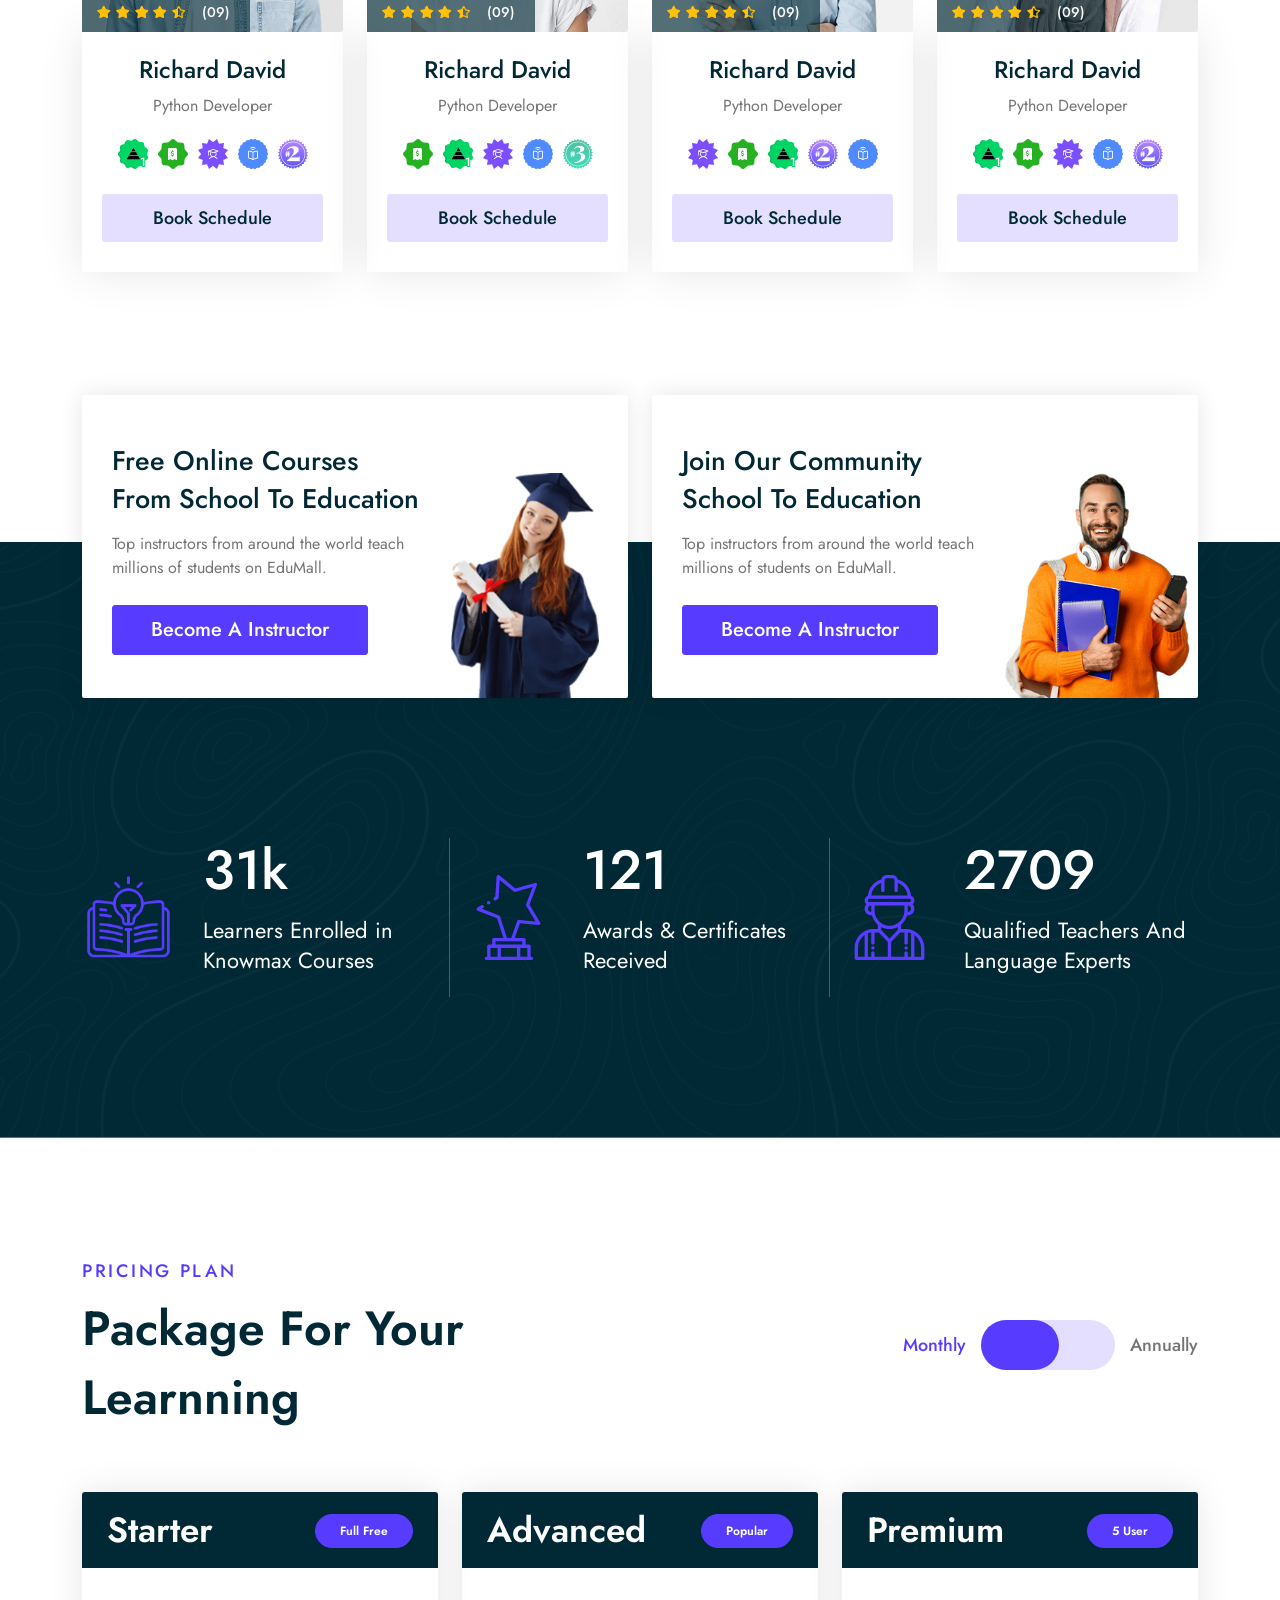
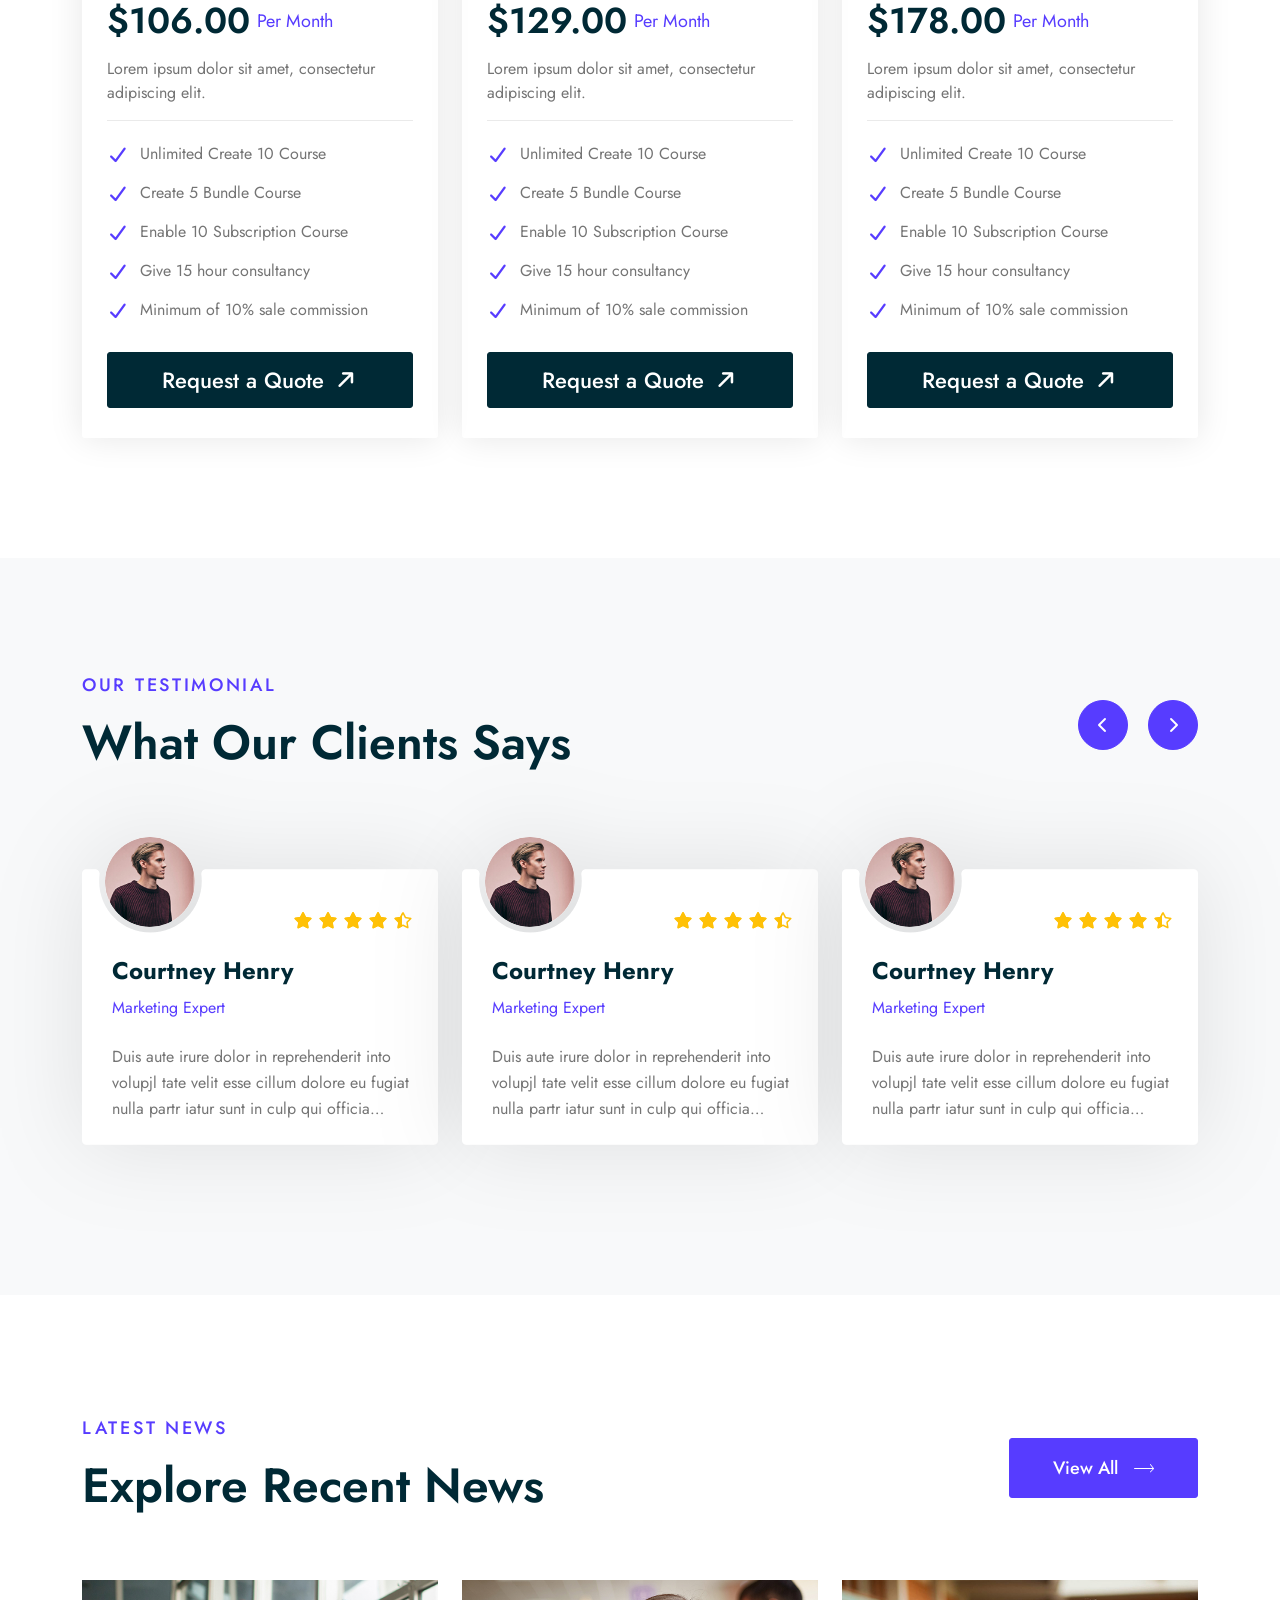
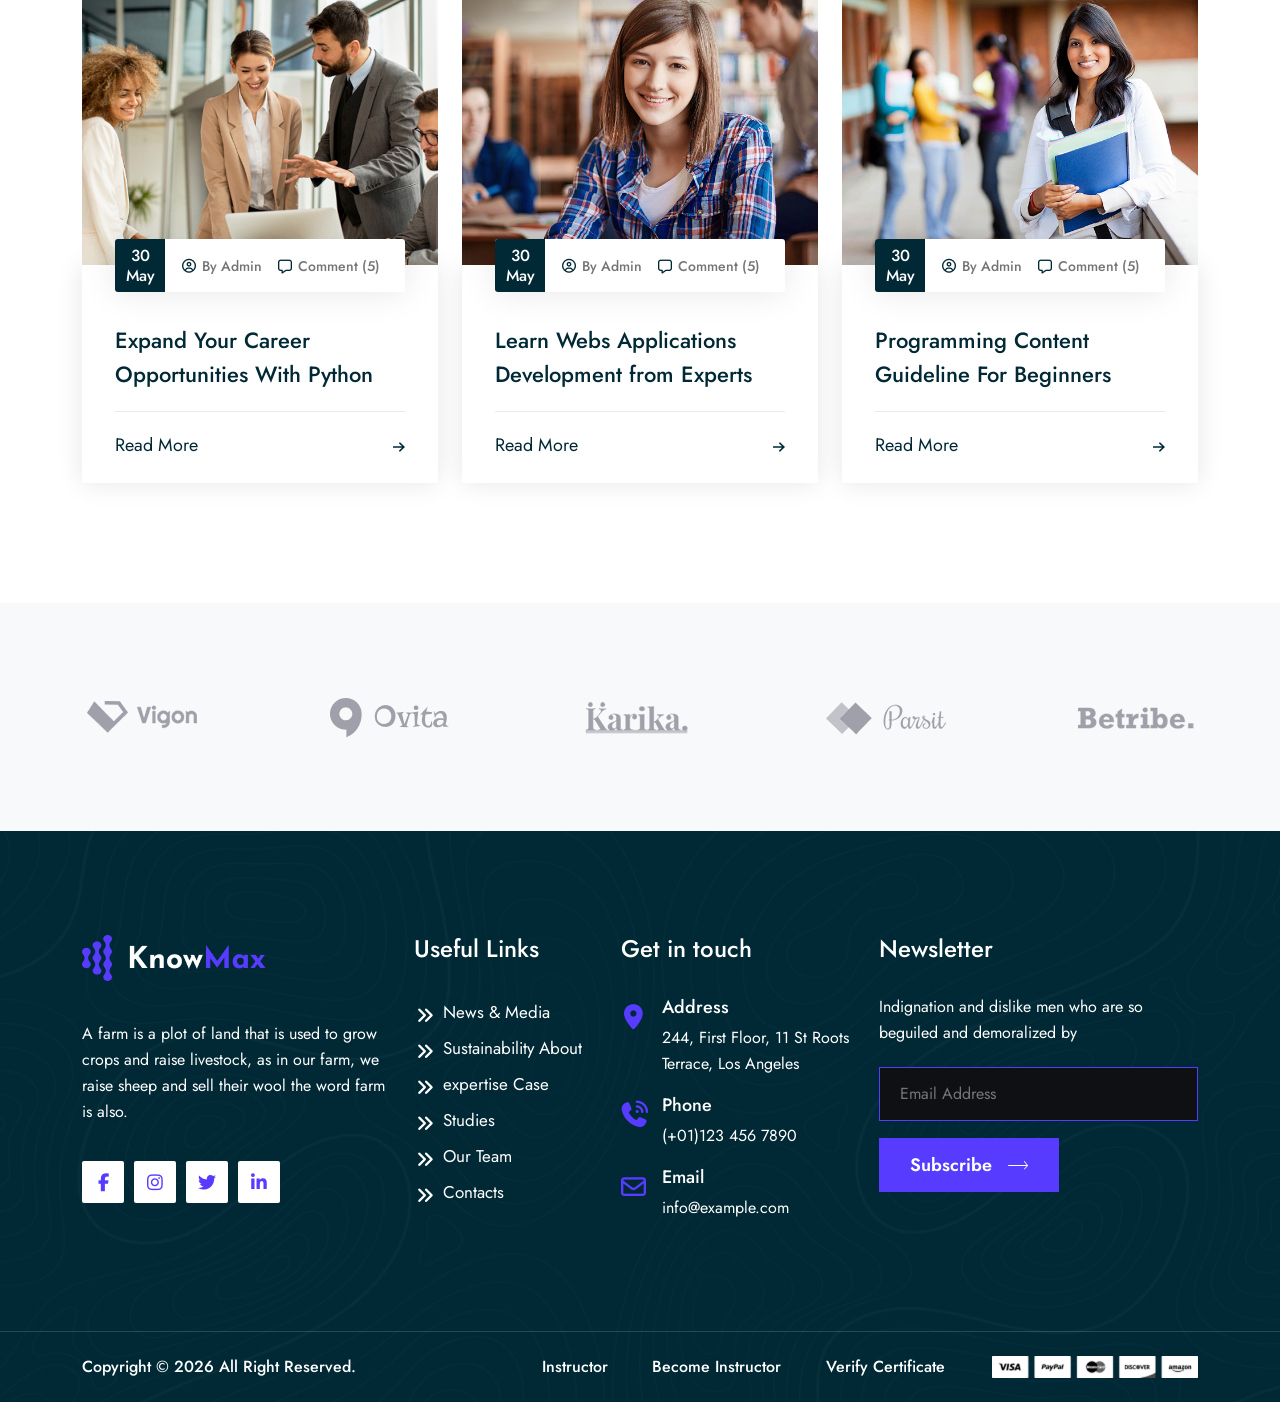
==== commit 704c2023: "validation-1" ====
--- a/index.html
+++ b/index.html
@@ -1760,7 +1760,7 @@
                   528</a></p>
               <button type="button" class="cs_fs_18 cs_btn_style_1 cs_radius_3">
                 <Span>Send Now</Span>
-                <div class="cs_btn_right_arrow cs_center">
+                <span class="cs_btn_right_arrow cs_center">
                   <svg xmlns="http://www.w3.org/2000/svg" width="20" height="20" viewBox="0 0 20 20" fill="none">
                     <path
                       d="M19.5866 11H0.41235C0.184269 11 0 10.7715 0 10.4886C0 10.2058 0.184269 9.97723 0.41235 9.97723H18.5906L16.0881 6.87375C15.927 6.67399 15.927 6.34958 16.0881 6.14982C16.2492 5.95006 16.5108 5.95006 16.6718 6.14982L19.8792 10.1274C19.9977 10.2745 20.0325 10.4934 19.9681 10.6852C19.9036 10.8753 19.7529 11 19.5866 11Z"
@@ -1769,7 +1769,7 @@
                       d="M16.3435 14.4236C16.2384 14.4236 16.1333 14.3838 16.0538 14.3031C15.8935 14.1428 15.8935 13.8825 16.0538 13.7223L19.2487 10.5274C19.4089 10.3672 19.6692 10.3672 19.8294 10.5274C19.9897 10.6877 19.9897 10.9479 19.8294 11.1082L16.6346 14.3031C16.5538 14.3838 16.4487 14.4236 16.3435 14.4236Z"
                       fill="currentColor" />
                   </svg>
-                </div>
+                </span>
               </button>
             </div>
           </div>
@@ -2832,28 +2832,28 @@
             <ul class="cs_footer_widget_menu cs_mp_0">
               <li>
                 <span class="cs_footer_widget_menu_icon_style_2"><i class="fa-solid fa-location-dot"></i></span>
-                <span>
+                <div>
                   <h3 class="cs_mb_5 cs_white_color cs_fs_18 cs_medium">Address</h3>
                   <p class="mb-0 cs_fs_16">244, First Floor, 11 St Roots Terrace, Los Angeles</p>
-                </span>
+                </div>
               </li>
               <li>
                 <span class="cs_footer_widget_menu_icon_style_2 ">
                   <i class="fa-solid fa-phone-volume"></i>
                 </span>
-                <span>
+                <div>
                   <h3 class="cs_mb_5 cs_white_color cs_fs_18 cs_medium">Phone</h3>
                   <a href="tel:+1234567890" class="cs_fs_16">(+01)123 456 7890</a>
-                </span>
+                </div>
               </li>
               <li>
                 <span class="cs_footer_widget_menu_icon_style_2 ">
                   <i class="fa-regular fa-envelope"></i>
                 </span>
-                <span>
+                <div>
                   <h3 class="cs_mb_5 cs_white_color cs_fs_18 cs_medium">Email</h3>
                   <a href="mailto:info@example.com" class="mb-0 cs_fs_16">info@example.com</a>
-                </span>
+                </div>
               </li>
             </ul>
           </div>
@@ -2871,7 +2871,7 @@
                 autocomplete="email">
               <button type="submit" class="cs_newsletter_btn cs_fs_18 wow fadeInRight">
                 <Span>Subscribe</Span>
-                <div class="cs_btn_right_arrow cs_center ">
+                <span class="cs_btn_right_arrow cs_center ">
                   <svg xmlns="http://www.w3.org/2000/svg" width="20" height="20" viewBox="0 0 20 20" fill="none">
                     <path
                       d="M19.5866 11H0.41235C0.184269 11 0 10.7715 0 10.4886C0 10.2058 0.184269 9.97723 0.41235 9.97723H18.5906L16.0881 6.87375C15.927 6.67399 15.927 6.34958 16.0881 6.14982C16.2492 5.95006 16.5108 5.95006 16.6718 6.14982L19.8792 10.1274C19.9977 10.2745 20.0325 10.4934 19.9681 10.6852C19.9036 10.8753 19.7529 11 19.5866 11Z"
@@ -2880,7 +2880,7 @@
                       d="M16.3435 14.4236C16.2384 14.4236 16.1333 14.3838 16.0538 14.3031C15.8935 14.1428 15.8935 13.8825 16.0538 13.7223L19.2487 10.5274C19.4089 10.3672 19.6692 10.3672 19.8294 10.5274C19.9897 10.6877 19.9897 10.9479 19.8294 11.1082L16.6346 14.3031C16.5538 14.3838 16.4487 14.4236 16.3435 14.4236Z"
                       fill="currentColor" />
                   </svg>
-                </div>
+                </span>
               </button>
             </form>
           </div>
--- a/assets/css/style.css
+++ b/assets/css/style.css
@@ -4370,9 +4370,218 @@
   color: var(--white-color);
 }
 
-/*--------------------------------------------------------------
-  10. Sidebar
-----------------------------------------------------------------*/
+/*=======================================================
+  12. Blog Sidebar
+=========================================================*/
+@media (max-width: 991px) {
+  .cs_blog_sidebar_style_1 {
+    padding-left: 0px;
+    padding-top: 60px;
+  }
+}
+.cs_blog_sidebar_style_1 .cs_sidebar_item:not(:last-child) {
+  margin-bottom: 40px;
+}
+.cs_blog_sidebar_style_1 .widget_search,
+.cs_blog_sidebar_style_1 .widget_recent_posts,
+.cs_blog_sidebar_style_1 .widget_tag_cloud {
+  background-color: var(--bg-primary);
+  padding: 30px 30px 45px;
+  border-radius: 4px;
+}
+@media (max-width: 767px) {
+  .cs_blog_sidebar_style_1 .widget_search,
+  .cs_blog_sidebar_style_1 .widget_recent_posts,
+  .cs_blog_sidebar_style_1 .widget_tag_cloud {
+    padding: 20px 20px 30px;
+  }
+}
+.cs_blog_sidebar_style_1 .widget_search {
+  padding: 22px 30px;
+}
+@media (max-width: 767px) {
+  .cs_blog_sidebar_style_1 .widget_search {
+    padding: 20px;
+  }
+}
+.cs_blog_sidebar_style_1 .cs_sidebar_search input {
+  display: block;
+  width: 100%;
+  outline: none;
+  padding: 14px 70px 15px 20px;
+  border: 1px solid var(--white-color);
+  border-radius: 4px;
+  background-color: var(--white-color);
+  transition: all 0.3sease;
+}
+.cs_blog_sidebar_style_1 .cs_sidebar_search input::-moz-placeholder {
+  color: var(--heading-color);
+  font-weight: 500;
+}
+.cs_blog_sidebar_style_1 .cs_sidebar_search input::placeholder {
+  color: var(--heading-color);
+  font-weight: 500;
+}
+.cs_blog_sidebar_style_1 .cs_sidebar_search input:focus {
+  border-color: var(--accent-color);
+}
+.cs_blog_sidebar_style_1 .cs_sidebar_search_btn {
+  position: absolute;
+  top: 50%;
+  transform: translateY(-50%);
+  right: 0;
+  border: none;
+  border-radius: 0 4px 4px 0;
+  outline: none;
+  padding: 15px 23px 16px;
+  color: var(--white-color);
+  background-color: var(--accent-color);
+  transition: all 0.3s ease;
+  cursor: pointer;
+}
+.cs_blog_sidebar_style_1 .cs_sidebar_search_btn:hover {
+  background-color: var(--white-color);
+  color: var(--accent-color);
+}
+.cs_blog_sidebar_style_1 .cs_sidebar_search_btn svg {
+  width: 18px;
+  height: 18px;
+}
+.cs_blog_sidebar_style_1 .cs_sidebar_widget_title {
+  line-height: 1.0833em;
+  padding-bottom: 15px;
+  position: relative;
+}
+.cs_blog_sidebar_style_1 .cs_sidebar_widget_title::before {
+  content: "";
+  position: absolute;
+  left: 0;
+  bottom: 0;
+  height: 2px;
+  width: 58px;
+  background-color: var(--accent-color);
+  transition: all 0.3s ease;
+}
+.cs_blog_sidebar_style_1 .cs_sidebar_item:hover .cs_sidebar_widget_title::before {
+  width: 100%;
+}
+.cs_blog_sidebar_style_1 .cs_recent_posts li:not(:last-child) {
+  margin-bottom: 24px;
+}
+.cs_blog_sidebar_style_1 .cs_recent_post_item {
+  display: flex;
+  align-items: center;
+  gap: 0 20px;
+}
+.cs_blog_sidebar_style_1 .cs_recent_post_item .cs_recent_post_thumb {
+  height: 110px;
+  width: 110px;
+  flex: none;
+  border-radius: 50%;
+  overflow: hidden;
+}
+.cs_blog_sidebar_style_1 .cs_recent_post_item .cs_recent_post_thumb img {
+  width: 100%;
+  height: auto;
+  -o-object-fit: cover;
+     object-fit: cover;
+  border-radius: 50%;
+}
+.cs_blog_sidebar_style_1 .cs_recent_post_item .cs_recent_post_thumb:hover .cs_recent_post_thumb_in {
+  transform: scale(1.06);
+}
+@media (max-width: 767px) {
+  .cs_blog_sidebar_style_1 .cs_recent_post_item .cs_recent_post_thumb {
+    height: 100px;
+    width: 100px;
+  }
+}
+.cs_blog_sidebar_style_1 .cs_recent_post_item .cs_recent_post_thumb_in {
+  transition: all 0.4s ease;
+}
+.cs_blog_sidebar_style_1 .cs_recent_post_item .cs_recent_post_info {
+  display: flex;
+  flex-direction: column;
+  justify-content: center;
+  gap: 18px 0;
+}
+@media (max-width: 767px) {
+  .cs_blog_sidebar_style_1 .cs_recent_post_item .cs_recent_post_info {
+    gap: 10px 0;
+  }
+}
+.cs_blog_sidebar_style_1 .cs_recent_post_item .cs_recent_post_meta {
+  display: flex;
+  align-items: center;
+  justify-content: space-between;
+  gap: 5px 10px;
+  width: min(100%, 165px);
+}
+@media (max-width: 1199px) {
+  .cs_blog_sidebar_style_1 .cs_recent_post_item .cs_recent_post_meta {
+    width: 100%;
+  }
+}
+@media (max-width: 767px) {
+  .cs_blog_sidebar_style_1 .cs_recent_post_item .cs_recent_post_meta {
+    flex-direction: column;
+    align-items: flex-start;
+  }
+}
+.cs_blog_sidebar_style_1 .cs_recent_post_item .cs_recent_post_date,
+.cs_blog_sidebar_style_1 .cs_recent_post_item .cs_recent_post_comment {
+  display: flex;
+  align-items: center;
+  gap: 10px;
+}
+.cs_blog_sidebar_style_1 .cs_recent_post_item .cs_recent_post_iconbox {
+  display: flex;
+  align-items: center;
+  justify-content: center;
+  height: 20px;
+  width: 20px;
+  filter: brightness(0) saturate(100%) invert(45%) sepia(100%) saturate(6402%) hue-rotate(243deg) brightness(97%) contrast(108%);
+}
+.cs_blog_sidebar_style_1 .cs_recent_post_item .cs_recent_post_iconbox img {
+  width: 100%;
+  height: auto;
+  -o-object-fit: cover;
+     object-fit: cover;
+}
+.cs_blog_sidebar_style_1 .cs_recent_post_item .cs_recent_post_title {
+  width: min(100%, 200px);
+}
+.cs_blog_sidebar_style_1 .cs_recent_post_item .cs_recent_post_title a {
+  display: -webkit-box;
+  -webkit-line-clamp: 2;
+  -webkit-box-orient: vertical;
+  overflow: hidden;
+}
+@media (max-width: 1199px) {
+  .cs_blog_sidebar_style_1 .cs_recent_post_item .cs_recent_post_title {
+    width: 100%;
+  }
+}
+.cs_blog_sidebar_style_1 .tagcloud {
+  display: flex;
+  flex-wrap: wrap;
+  gap: 14px 10px;
+}
+.cs_blog_sidebar_style_1 .tag-cloud-link {
+  border: 1px solid var(--white-color);
+  border-radius: 3px;
+  background-color: var(--white-color);
+  padding: 9px 15px 10px;
+  display: inline-block;
+  color: var(--heading-color);
+  font-weight: 500;
+}
+.cs_blog_sidebar_style_1 .tag-cloud-link:hover {
+  color: var(--white-color);
+  background-color: var(--accent-color);
+  border-color: var(--accent-color);
+}
+
 /*=======================================================
   CTA Style 1
 =========================================================*/
@@ -4888,6 +5097,98 @@
 /*=======================================================
   Contact Page
 =========================================================*/
+.cs_reply_form .cs_form_field {
+  z-index: 1;
+  width: 100%;
+  height: 100%;
+  padding: 14px 17px;
+  border: 1px solid #ddd;
+  border-radius: 3px;
+  outline: none;
+  background-color: #f8f8f8;
+  resize: none;
+  transition: all 0.3s ease;
+}
+.cs_reply_form textarea {
+  resize: none;
+}
+.cs_reply_form .cs_btn_style_1 {
+  margin-top: 6px;
+  border-radius: 4px;
+  padding: 17px 25px 17px 30px;
+}
+@media (max-width: 767px) {
+  .cs_reply_form .cs_btn_style_1 {
+    margin-top: 0px;
+  }
+}
+
+.cs_contact_form_section_1 {
+  background: #f7f8fd;
+}
+
+.cs_contact_form_style_1 .cs_input_label {
+  margin-bottom: 9px;
+}
+.cs_contact_form_style_1 .cs_form_field {
+  padding: 16px 19px;
+  outline: none;
+  border: 1px solid #ddd;
+  border-radius: 5px;
+}
+.cs_contact_form_style_1 select {
+  -webkit-appearance: none;
+     -moz-appearance: none;
+          appearance: none;
+  width: 100%;
+}
+.cs_contact_form_style_1 .cs_form_field_wrapper {
+  position: relative;
+}
+.cs_contact_form_style_1 .cs_form_field_wrapper i {
+  position: absolute;
+  top: 50%;
+  transform: translateY(-50%);
+  right: 20px;
+  color: var(--accent-color);
+}
+
+/*===========================================
+ Google Map
+ ============================================*/
+.cs_map {
+  position: relative;
+  height: 654px;
+}
+@media (max-width: 767px) {
+  .cs_map {
+    height: 580px;
+  }
+}
+@media (max-width: 575px) {
+  .cs_map {
+    height: 480px;
+  }
+}
+@media (max-width: 480px) {
+  .cs_map {
+    height: 380px;
+  }
+}
+.cs_map .cs_map_overlay {
+  position: absolute;
+  inset: 0;
+  background: rgba(0, 41, 53, 0.35);
+  z-index: 1;
+  pointer-events: none;
+}
+
+.cs_map iframe {
+  height: 100%;
+  width: 100%;
+  border: none;
+}
+
 /*=======================================================
   Blog Post Home 1
 =========================================================*/
@@ -5163,6 +5464,506 @@
 }
 .cs_post_style_3:hover .cs_post_thumb::after {
   opacity: 0.4;
+}
+
+/*=======================================================
+  Blog & Blog Details Page
+=========================================================*/
+.cs_blog_style_1 .cs_blog_post_style_1:not(:first-child) {
+  margin-top: 40px;
+}
+@media (max-width: 991px) {
+  .cs_blog_style_1 .cs_blog_post_style_1:not(:first-child) {
+    margin-top: 30px;
+  }
+}
+
+.cs_blog_post_style_1 .cs_post_thumb {
+  display: block;
+  overflow: hidden;
+  position: relative;
+  margin-bottom: 30px;
+}
+.cs_blog_post_style_1 .cs_post_thumb::after {
+  content: "";
+  position: absolute;
+  height: 100%;
+  width: 100%;
+  left: 0;
+  top: 0;
+  z-index: 2;
+  background-color: rgba(0, 0, 0, 0.1);
+  opacity: 0;
+  transition: all 0.4s ease;
+}
+.cs_blog_post_style_1 .cs_post_thumb img {
+  width: 100%;
+  height: auto;
+  -o-object-fit: cover;
+     object-fit: cover;
+  transition: all 0.8s ease;
+}
+@media (max-width: 991px) {
+  .cs_blog_post_style_1 .cs_post_thumb {
+    margin-bottom: 20px;
+  }
+}
+.cs_blog_post_style_1 a.cs_post_thumb:hover::after {
+  opacity: 1;
+}
+.cs_blog_post_style_1 a.cs_post_thumb:hover img {
+  transform: scale(1.05);
+}
+.cs_blog_post_style_1 .cs_post_meta.cs_style_1 {
+  font-size: 18px;
+  line-height: 1.445em;
+  font-weight: 500;
+  color: var(--heading-color);
+  margin-bottom: 20px;
+  display: flex;
+  flex-wrap: wrap;
+  gap: 10px 0;
+  text-wrap: nowrap;
+}
+.cs_blog_post_style_1 .cs_post_meta.cs_style_1 > * {
+  position: relative;
+  display: inline-block;
+}
+.cs_blog_post_style_1 .cs_post_meta.cs_style_1 > *:not(:last-child) {
+  margin-right: 17px;
+  padding-right: 17px;
+}
+.cs_blog_post_style_1 .cs_post_meta.cs_style_1 > *:not(:last-child)::before {
+  content: "";
+  height: 18px;
+  width: 2px;
+  background-color: var(--heading-color);
+  position: absolute;
+  right: 0;
+  top: 50%;
+  transform: translate(0, -50%) rotate(20deg);
+}
+@media (max-width: 767px) {
+  .cs_blog_post_style_1 .cs_post_meta.cs_style_1 > *:not(:last-child) {
+    margin-right: 10px;
+    padding-right: 10px;
+  }
+}
+@media (max-width: 991px) {
+  .cs_blog_post_style_1 .cs_post_meta.cs_style_1 {
+    margin-bottom: 15px;
+  }
+}
+.cs_blog_post_style_1 .cs_post_title {
+  font-size: 35px;
+  line-height: 1.2em;
+  font-weight: 500;
+  padding: 4px 0;
+}
+@media (max-width: 1199px) {
+  .cs_blog_post_style_1 .cs_post_title {
+    padding: 0;
+    font-size: 30px;
+  }
+}
+@media (max-width: 480px) {
+  .cs_blog_post_style_1 .cs_post_title {
+    font-size: 26px;
+  }
+}
+.cs_blog_post_style_1 .cs_post_title a {
+  background-repeat: no-repeat;
+  background-image: linear-gradient(90deg, currentColor 0, currentColor 100%);
+  transition: background-size 0.42s cubic-bezier(0.49, 0.49, 0.08, 1), color 0.27s ease-out;
+  background-position: 100% calc(100% - 0px);
+  background-size: 0 2px;
+}
+.cs_blog_post_style_1 .cs_post_title a:hover {
+  background-size: 100% 2px;
+  background-position: 0 calc(100% - 0px);
+}
+.cs_blog_post_style_1 .cs_post_title,
+.cs_blog_post_style_1 .cs_post_subtitle {
+  width: min(100%, 800px);
+}
+.cs_blog_post_style_1 .cs_post_subtitle {
+  margin-bottom: 28px;
+  line-height: 1.6458em;
+}
+.cs_blog_post_style_1 .cs_btn_style_1 {
+  padding: 16px 33px;
+}
+.cs_blog_post_style_1 {
+  /*====================================================
+   Blog Details
+  ======================================================*/
+}
+.cs_blog_post_style_1 .cs_page_title {
+  font-size: 35px;
+  line-height: 1.4285em;
+  font-weight: 500;
+}
+.cs_blog_post_style_1 .cs_post_meta.cs_style_2 {
+  font-size: 16px;
+  line-height: 1.25em;
+  font-weight: 400;
+  color: var(--body-color);
+  margin-bottom: 27px;
+  display: flex;
+  gap: 0 30px;
+  flex-wrap: wrap;
+  text-wrap: nowrap;
+}
+.cs_blog_post_style_1 .cs_post_meta.cs_style_2 > * {
+  display: flex;
+  align-items: center;
+  gap: 0 10px;
+}
+.cs_blog_post_style_1 .cs_post_meta.cs_style_2 .cs_iconbox {
+  display: flex;
+  align-items: center;
+  justify-content: center;
+  height: 20px;
+  width: 20px;
+  filter: brightness(0) saturate(100%) invert(45%) sepia(100%) saturate(6402%) hue-rotate(243deg) brightness(97%) contrast(108%);
+}
+.cs_blog_post_style_1 .cs_post_meta.cs_style_2 .cs_iconbox img {
+  height: auto;
+  width: 100%;
+  -o-object-fit: cover;
+     object-fit: cover;
+}
+.cs_blog_post_style_1 p {
+  margin-bottom: 30px;
+}
+.cs_blog_post_style_1 img {
+  width: 100%;
+  height: auto;
+  -o-object-fit: cover;
+     object-fit: cover;
+}
+.cs_blog_post_style_1 .cs_feature_wrapper {
+  margin-left: 6px;
+}
+@media (max-width: 991px) {
+  .cs_blog_post_style_1 .cs_feature_wrapper {
+    margin-left: 0;
+  }
+}
+.cs_blog_post_style_1 ul {
+  font-size: 18px;
+  line-height: 1.445em;
+  font-weight: 500;
+  color: var(--heading-color);
+  list-style: none;
+  margin: 0;
+  padding: 0;
+}
+.cs_blog_post_style_1 li {
+  display: flex;
+  align-items: center;
+  gap: 0 17px;
+  transition: all 0.4s ease;
+}
+.cs_blog_post_style_1 li:not(:last-child) {
+  margin-bottom: 24px;
+}
+@media (max-width: 991px) {
+  .cs_blog_post_style_1 li:not(:last-child) {
+    margin-bottom: 18px;
+  }
+}
+.cs_blog_post_style_1 li:hover {
+  color: var(--accent-color);
+}
+.cs_blog_post_style_1 h2 {
+  font-size: 30px;
+  line-height: 1.2em;
+  font-weight: 500;
+}
+.cs_blog_post_style_1 h3 {
+  font-size: 24px;
+  line-height: 1.3333em;
+  margin-bottom: 15px;
+}
+
+.cs_pagination_box {
+  gap: 0px 10px;
+}
+.cs_pagination_box .cs_pagination_item {
+  height: 41px;
+  width: 41px;
+  border: 1px solid #c8c8c8;
+  border-radius: 50%;
+  background-color: var(--white-color);
+  color: #c8c8c8;
+}
+.cs_pagination_box .cs_pagination_item:hover {
+  background-color: var(--accent-color);
+  color: var(--heading-color);
+  border-color: var(--accent-color);
+}
+.cs_pagination_box .cs_pagination_item.active {
+  background-color: var(--accent-color);
+  color: var(--white-color);
+  pointer-events: none;
+  border-color: var(--accent-color);
+}
+
+.cs_tag_n_shares {
+  display: flex;
+  justify-content: space-between;
+  gap: 20px;
+  flex-wrap: wrap;
+  padding: 40px 0;
+  border-top: 1px solid #e3e3e3;
+  border-bottom: 1px solid #e3e3e3;
+}
+.cs_tag_n_shares .cs_post_tags_wrapper,
+.cs_tag_n_shares .cs_post_tags {
+  display: flex;
+  gap: 20px;
+  flex-wrap: wrap;
+  align-items: center;
+}
+.cs_tag_n_shares .cs_post_tags_wrapper {
+  gap: 0 39px;
+}
+@media (max-width: 991px) {
+  .cs_tag_n_shares .cs_post_tags_wrapper {
+    gap: 0 20px;
+  }
+}
+.cs_tag_n_shares .cs_post_tags a {
+  display: block;
+  padding: 10px 24px 9px;
+  line-height: 1.5294em;
+  text-wrap: nowrap;
+  color: var(--heading-color);
+  background-color: #f8f8f8;
+  transition: all 0.4s ease;
+}
+.cs_tag_n_shares .cs_post_tags a:hover {
+  color: var(--white-color);
+  background-color: var(--accent-color);
+}
+.cs_tag_n_shares .cs_post_tags a.active {
+  color: var(--white-color);
+  background-color: var(--accent-color);
+}
+.cs_tag_n_shares .cs_social_btns {
+  margin-top: 0;
+}
+.cs_tag_n_shares .cs_social_btns a {
+  height: 45px;
+  width: 45px;
+  border: 1px solid var(--accent-color);
+  border-radius: 50%;
+}
+.cs_tag_n_shares .cs_social_btns a:hover {
+  transform: translateY(-3px);
+}
+
+.cs_post_author {
+  padding: 46px 0;
+  display: flex;
+  gap: 20px 42px;
+  border-bottom: 1px solid #e3e3e3;
+}
+.cs_post_author .cs_author_thumbnail {
+  width: 168px;
+  height: 191px;
+  flex: none;
+}
+.cs_post_author .cs_author_thumbnail img {
+  width: 100%;
+  height: 100%;
+  -o-object-fit: cover;
+     object-fit: cover;
+}
+.cs_post_author .cs_author_bio {
+  width: min(100%, 600px);
+}
+@media (max-width: 1399px) {
+  .cs_post_author .cs_author_bio {
+    width: 100%;
+  }
+}
+.cs_post_author .cs_social_btns {
+  margin-top: 0;
+}
+.cs_post_author .cs_social_btns a {
+  height: 50px;
+  width: 50px;
+  border: 1px solid #e7e7e7;
+  border-radius: 50%;
+  background-color: #f8fafa;
+}
+.cs_post_author .cs_social_btns a:hover {
+  border-color: var(--accent-color);
+  transform: translateY(-3px);
+}
+@media (max-width: 991px) {
+  .cs_post_author {
+    gap: 20px 30px;
+  }
+}
+@media (max-width: 500px) {
+  .cs_post_author {
+    flex-direction: column;
+  }
+}
+
+.cs_post_nav_prev_next {
+  margin-bottom: 42px;
+}
+
+.cs_single_post_nav {
+  background-color: #f8f8f8;
+  display: flex;
+  gap: 20px;
+  padding: 37px 27px;
+}
+@media (max-width: 1199px) {
+  .cs_single_post_nav {
+    gap: 15px;
+    padding: 15px;
+  }
+  .cs_single_post_nav br {
+    display: none;
+  }
+}
+.cs_single_post_nav.cs_next_post {
+  flex-direction: row-reverse;
+}
+.cs_single_post_nav.cs_next_post .cs_post_content {
+  text-align: right;
+}
+.cs_single_post_nav .cs_post_thumb {
+  width: 85px;
+  height: 85px;
+  border-radius: 5px;
+  overflow: hidden;
+}
+.cs_single_post_nav .cs_post_thumb img {
+  height: 100%;
+  width: 100%;
+  -o-object-fit: cover;
+     object-fit: cover;
+}
+.cs_single_post_nav .cs_post_content {
+  flex: 1;
+}
+.cs_single_post_nav .cs_post_btn {
+  display: inline-flex;
+  align-items: center;
+  gap: 12px;
+}
+.cs_single_post_nav .cs_nav_title {
+  line-height: 1.474em;
+  margin-top: 5px;
+}
+
+.cs_reply_title {
+  display: inline-block;
+  line-height: 1.5em;
+  margin-bottom: 50px;
+  position: relative;
+}
+.cs_reply_title::after {
+  content: "";
+  width: 70px;
+  height: 3px;
+  border-radius: 3px;
+  background-color: var(--accent-color);
+  position: absolute;
+  left: 0;
+  bottom: -12px;
+  transition: all 0.4s ease;
+}
+.cs_reply_title:hover::after {
+  width: 100%;
+}
+
+.cs_comment_list {
+  padding-right: 65px;
+  padding-bottom: 10px;
+}
+@media (max-width: 1199px) {
+  .cs_comment_list {
+    padding-right: 0;
+  }
+}
+
+.cs_comment_body {
+  display: flex;
+  gap: 15px;
+  padding: 0 0 30px;
+}
+@media (max-width: 490px) {
+  .cs_comment_body {
+    flex-direction: column;
+    gap: 20px;
+  }
+}
+.cs_comment_body:nth-child(even) {
+  border-top: 1px solid #e4e4e4;
+  padding: 30px 0 30px 50px;
+}
+@media (max-width: 767px) {
+  .cs_comment_body:nth-child(even) {
+    padding-left: 0;
+  }
+}
+.cs_comment_body:nth-child(even) p {
+  max-width: 550px;
+}
+.cs_comment_body .cs_comment_thumb {
+  border-radius: 5px;
+  height: 120px;
+  width: 120px;
+  overflow: hidden;
+}
+.cs_comment_body .cs_comment_thumb img {
+  width: 100%;
+  height: auto;
+  -o-object-fit: cover;
+     object-fit: cover;
+  border-radius: 5px;
+}
+.cs_comment_body .cs_comment_info {
+  position: relative;
+  flex: 1;
+}
+.cs_comment_body h3 {
+  font-size: 20px;
+  font-weight: 500;
+  line-height: 1.4em;
+  margin-bottom: 13px;
+}
+.cs_comment_body .cs_comment_meta {
+  display: flex;
+  align-items: center;
+  gap: 8px;
+  margin-bottom: 8px;
+}
+.cs_comment_body p {
+  margin-bottom: 0;
+}
+.cs_comment_body .cs_reply_btn {
+  background: #efefef;
+  padding: 8px 24px;
+  position: absolute;
+  top: 0;
+  right: 0;
+  font-size: 15px;
+  line-height: 1.6em;
+  font-weight: 500;
+  transition: all 0.3s ease;
+}
+.cs_comment_body .cs_reply_btn:hover {
+  background-color: var(--accent-color);
+  color: var(--white-color);
 }
 
 /*=======================================================
@@ -5694,6 +6495,31 @@
   line-height: 1.364em;
 }
 
+.cs_iconbox_style_2 .cs_iconbox_icon_wrapper {
+  height: 120px;
+  width: 120px;
+  background-color: #faf9ff;
+  border: 1px solid var(--accent-color);
+  border-radius: 50%;
+  transition: all 0.4s ease;
+}
+.cs_iconbox_style_2 .cs_iconbox_icon_wrapper .cs_iconbox_icon {
+  height: 41px;
+  width: 41px;
+  color: var(--accent-color);
+  transition: all 0.4s ease;
+}
+.cs_iconbox_style_2 .cs_iconbox_icon_wrapper:hover {
+  background-color: var(--accent-color);
+}
+.cs_iconbox_style_2 .cs_iconbox_icon_wrapper:hover .cs_iconbox_icon {
+  color: var(--white-color);
+}
+.cs_iconbox_style_2 .cs_iconbox_info_meta {
+  display: flex;
+  gap: 49px;
+}
+
 /*=======================================================
   FAQ
 =========================================================*/
@@ -6337,19 +7163,27 @@
   }
 }
 /*=======================================================
-    Course Card Style 3
+    Course Page
 =========================================================*/
 .cs_course_section_4 .cs_filter_style_1 {
   display: flex;
   align-items: center;
   justify-content: space-between;
-  gap: 30px;
+  gap: 24px;
+}
+@media (max-width: 991px) {
+  .cs_course_section_4 .cs_filter_style_1 {
+    flex-direction: column;
+    align-items: flex-start;
+  }
 }
 .cs_course_section_4 .cs_heading_column_1 .cs_course_category_wrapper_1 {
   gap: 20px 45px;
 }
-.cs_course_section_4 .cs_heading_column_1 .cs_course_category {
-  padding: 10px 0px 9px 0px;
+@media (max-width: 767px) {
+  .cs_course_section_4 .cs_heading_column_1 .cs_course_category_wrapper_1 {
+    gap: 20px 40px;
+  }
 }
 .cs_course_section_4 .cs_heading_column_1 .cs_course_category.active {
   color: var(--accent-color);
@@ -6358,6 +7192,21 @@
   position: relative;
   border: 1px solid #f0f0f0;
   border-radius: 2px;
+  padding-left: 17px;
+  display: flex;
+  align-items: center;
+  gap: 27px;
+}
+.cs_course_section_4 .cs_select_wrapper .cs_course_category {
+  border: none;
+  outline: none;
+  padding: 11px 45px 10px 0;
+  font-weight: 400;
+  color: var(--body-color);
+  -webkit-appearance: none;
+     -moz-appearance: none;
+          appearance: none;
+  cursor: pointer;
 }
 .cs_course_section_4 .cs_select_wrapper i {
   position: absolute;
@@ -6368,21 +7217,6 @@
   color: var(--accent-color);
   font-size: 12px;
 }
-@media (max-width: 1399px) {
-  .cs_course_section_4 .cs_select_wrapper {
-    display: none;
-  }
-}
-.cs_course_section_4 .cs_course_category {
-  border: none;
-  outline: none;
-  padding: 11px 45px 10px 17px;
-  font-weight: 500;
-  -webkit-appearance: none;
-     -moz-appearance: none;
-          appearance: none;
-  cursor: pointer;
-}
 .cs_course_section_4 .cs_sidebar.cs_style_1 {
   padding: 25px 16px 25px 15px;
   border: 1px solid #ddd;
@@ -6426,6 +7260,21 @@
 }
 .cs_course_section_4 .cs_sidebar.cs_style_1 .cs_sidebar_widget_title.active i {
   transform: rotatex(180deg);
+}
+.cs_course_section_4 .cs_sidebar.cs_style_1 .cs_sidebar_widget_content .cs_sidebar_widget .cs_sidebar_widget_title.cs_fs_16 {
+  line-height: 1.4375em;
+}
+.cs_course_section_4 .cs_sidebar.cs_style_1 .cs_sidebar_widget_content .cs_sidebar_widget .cs_sidebar_widget_title .cs_iconbox {
+  height: 23px;
+  width: 23px;
+  border: none;
+  color: var(--body-color);
+}
+.cs_course_section_4 .cs_sidebar.cs_style_1 .cs_sidebar_widget_content .cs_sidebar_widget .cs_sidebar_widget_title.active i {
+  transform: rotate(180deg);
+}
+.cs_course_section_4 .cs_sidebar.cs_style_1 .cs_sidebar_widget_content .cs_sidebar_widget .cs_sidebar_widget_content {
+  display: none;
 }
 .cs_course_section_4 .cs_custom_checkbox {
   display: inline-block;
@@ -6481,6 +7330,203 @@
   align-items: center;
   justify-content: center;
   opacity: 0;
+}
+.cs_course_section_4 .cs_custom_checkbox > label .cs_star_ixonbox {
+  color: var(--rating-color);
+  padding-right: 5px;
+}
+
+/*=======================================================
+    Course Detail Page
+=========================================================*/
+.cs_course_sidebar_style_1 {
+  border-radius: 2px;
+  background-color: var(--white-color);
+  box-shadow: 0 0 35px 0 rgba(0, 0, 0, 0.1);
+}
+.cs_course_sidebar_style_1 .cs_sidebar_thumbnail {
+  position: relative;
+}
+.cs_course_sidebar_style_1 .cs_sidebar_thumbnail img {
+  width: 100%;
+  height: auto;
+  border-radius: 3px;
+}
+.cs_course_sidebar_style_1 .cs_sidebar_thumb_overlay {
+  position: absolute;
+  inset: 0;
+  background: rgba(0, 41, 53, 0.1);
+}
+.cs_course_sidebar_style_1 .cs_sidebar_info {
+  padding: 30px 23px 57px;
+}
+@media (max-width: 575px) {
+  .cs_course_sidebar_style_1 .cs_sidebar_info {
+    padding: 20px;
+  }
+}
+.cs_course_sidebar_style_1 .cs_sidebar_list_item {
+  display: flex;
+  align-items: center;
+  justify-content: space-between;
+  gap: 0 20px;
+}
+.cs_course_sidebar_style_1 .cs_sidebar_list_item .cs_item_name {
+  display: flex;
+  align-items: center;
+  gap: 0 15px;
+}
+.cs_course_sidebar_style_1 .cs_sidebar_list_item .cs_item_name .cs_item_icon {
+  height: 20px;
+  width: 20px;
+  display: flex;
+  align-items: center;
+  justify-content: center;
+  filter: brightness(0) saturate(100%) invert(45%) sepia(100%) saturate(6402%) hue-rotate(243deg) brightness(97%) contrast(108%);
+}
+.cs_course_sidebar_style_1 .cs_sidebar_list_item .cs_item_name .cs_item_icon img {
+  height: auto;
+  width: 100%;
+  -o-object-fit: cover;
+     object-fit: cover;
+}
+.cs_course_sidebar_style_1 .cs_sidebar_list_item:not(:last-child) {
+  padding-bottom: 10px;
+  border-bottom: 1px solid #ddd;
+}
+.cs_course_sidebar_style_1 .cs_sidebar_list_item:not(:first-child) {
+  padding-top: 20px;
+}
+.cs_course_sidebar_style_1 .cs_purchase_wrapper {
+  display: flex;
+  flex-direction: column;
+  gap: 20px;
+  align-items: center;
+  justify-content: center;
+}
+.cs_course_sidebar_style_1 .cs_purchase_wrapper .cs_btn_style_1 {
+  border-radius: 2px;
+  width: min(300px, 100%);
+}
+.cs_course_sidebar_style_1 .cs_purchase_wrapper .cs_custom_btn {
+  background-color: #f6f4ff;
+  color: var(--heading-color);
+  transition: all 0.4s ease;
+}
+.cs_course_sidebar_style_1 .cs_purchase_wrapper .cs_custom_btn:hover {
+  background-color: var(--accent-color);
+  color: var(--white-color);
+}
+.cs_course_sidebar_style_1 .cs_purchase_wrapper button {
+  outline: none;
+  line-height: 1.1818em;
+}
+.cs_course_sidebar_style_1 .cs_share {
+  display: flex;
+  align-items: center;
+  justify-content: center;
+  gap: 20px;
+}
+.cs_course_sidebar_style_1 .cs_share .cs_share_title {
+  line-height: 1.1818em;
+}
+.cs_course_sidebar_style_1 .cs_share .cs_social_btns {
+  margin-top: 0;
+  gap: 25px;
+}
+.cs_course_sidebar_style_1 .cs_share .cs_social_btns a {
+  height: 26px;
+  width: 26px;
+}
+
+.cs_course_details_style_1 .cs_course_style_1:hover {
+  box-shadow: initial;
+}
+.cs_course_details_style_1 .cs_course_style_1 .cs_course_thumbnail {
+  border-radius: 2px;
+}
+.cs_course_details_style_1 .cs_course_style_1 .cs_course_thumbnail img {
+  border-radius: 2px;
+}
+.cs_course_details_style_1 .cs_course_style_1 .cs_thumb_meta {
+  padding: 26px 25px;
+}
+.cs_course_details_style_1 .cs_course_style_1 .cs_thumb_dept {
+  padding: 6px 16px;
+  background-color: var(--accent-color);
+  border-color: var(--accent-color);
+  color: var(--white-color);
+}
+.cs_course_details_style_1 .cs_course_style_1 .cs_thumb_dept:hover {
+  background-color: transparent;
+}
+.cs_course_details_style_1 .cs_course_style_1 .cs_course_info {
+  padding: 42px 41px 23px 0;
+}
+@media (max-width: 1199px) {
+  .cs_course_details_style_1 .cs_course_style_1 .cs_course_info {
+    padding: 30px 0 20px;
+  }
+}
+.cs_course_details_style_1 .cs_course_style_1 .cs_course_title {
+  width: min(600px, 100%);
+}
+.cs_course_details_style_1 .cs_course_style_1 .cs_course_navigation {
+  display: flex;
+  align-items: center;
+  justify-content: space-around;
+  flex-wrap: wrap;
+  gap: 0px 20px;
+  padding: 0 30px;
+  border-radius: 3px;
+  background: #f6f4ff;
+}
+@media (max-width: 575px) {
+  .cs_course_details_style_1 .cs_course_style_1 .cs_course_navigation {
+    justify-content: flex-start;
+  }
+}
+.cs_course_details_style_1 .cs_course_style_1 .cs_course_navigation_item {
+  padding: 16px 0;
+  transition: all 0.4s ease;
+  border-bottom: 2px solid transparent;
+}
+.cs_course_details_style_1 .cs_course_style_1 .cs_course_navigation_item.active {
+  border-color: var(--accent-color);
+}
+.cs_course_details_style_1 .cs_course_style_1 .cs_course_subtitle {
+  padding: 2px 0;
+}
+.cs_course_details_style_1 .cs_course_style_1 .cs_course_feature_image img {
+  width: 100%;
+  height: auto;
+  -o-object-fit: cover;
+     object-fit: cover;
+}
+.cs_course_details_style_1 .cs_course_style_1 .cs_feature_wrapper {
+  margin-left: 6px;
+}
+@media (max-width: 991px) {
+  .cs_course_details_style_1 .cs_course_style_1 .cs_feature_wrapper {
+    margin-left: 0;
+  }
+}
+.cs_course_details_style_1 .cs_course_style_1 .cs_feature_list_item {
+  display: flex;
+  align-items: center;
+  gap: 0 17px;
+  transition: all 0.4s ease;
+}
+.cs_course_details_style_1 .cs_course_style_1 .cs_feature_list_item:not(:last-child) {
+  margin-bottom: 24px;
+}
+@media (max-width: 991px) {
+  .cs_course_details_style_1 .cs_course_style_1 .cs_feature_list_item:not(:last-child) {
+    margin-bottom: 18px;
+  }
+}
+.cs_course_details_style_1 .cs_course_style_1 .cs_feature_list_item:hover {
+  color: var(--accent-color);
 }
 
 /*=======================================================
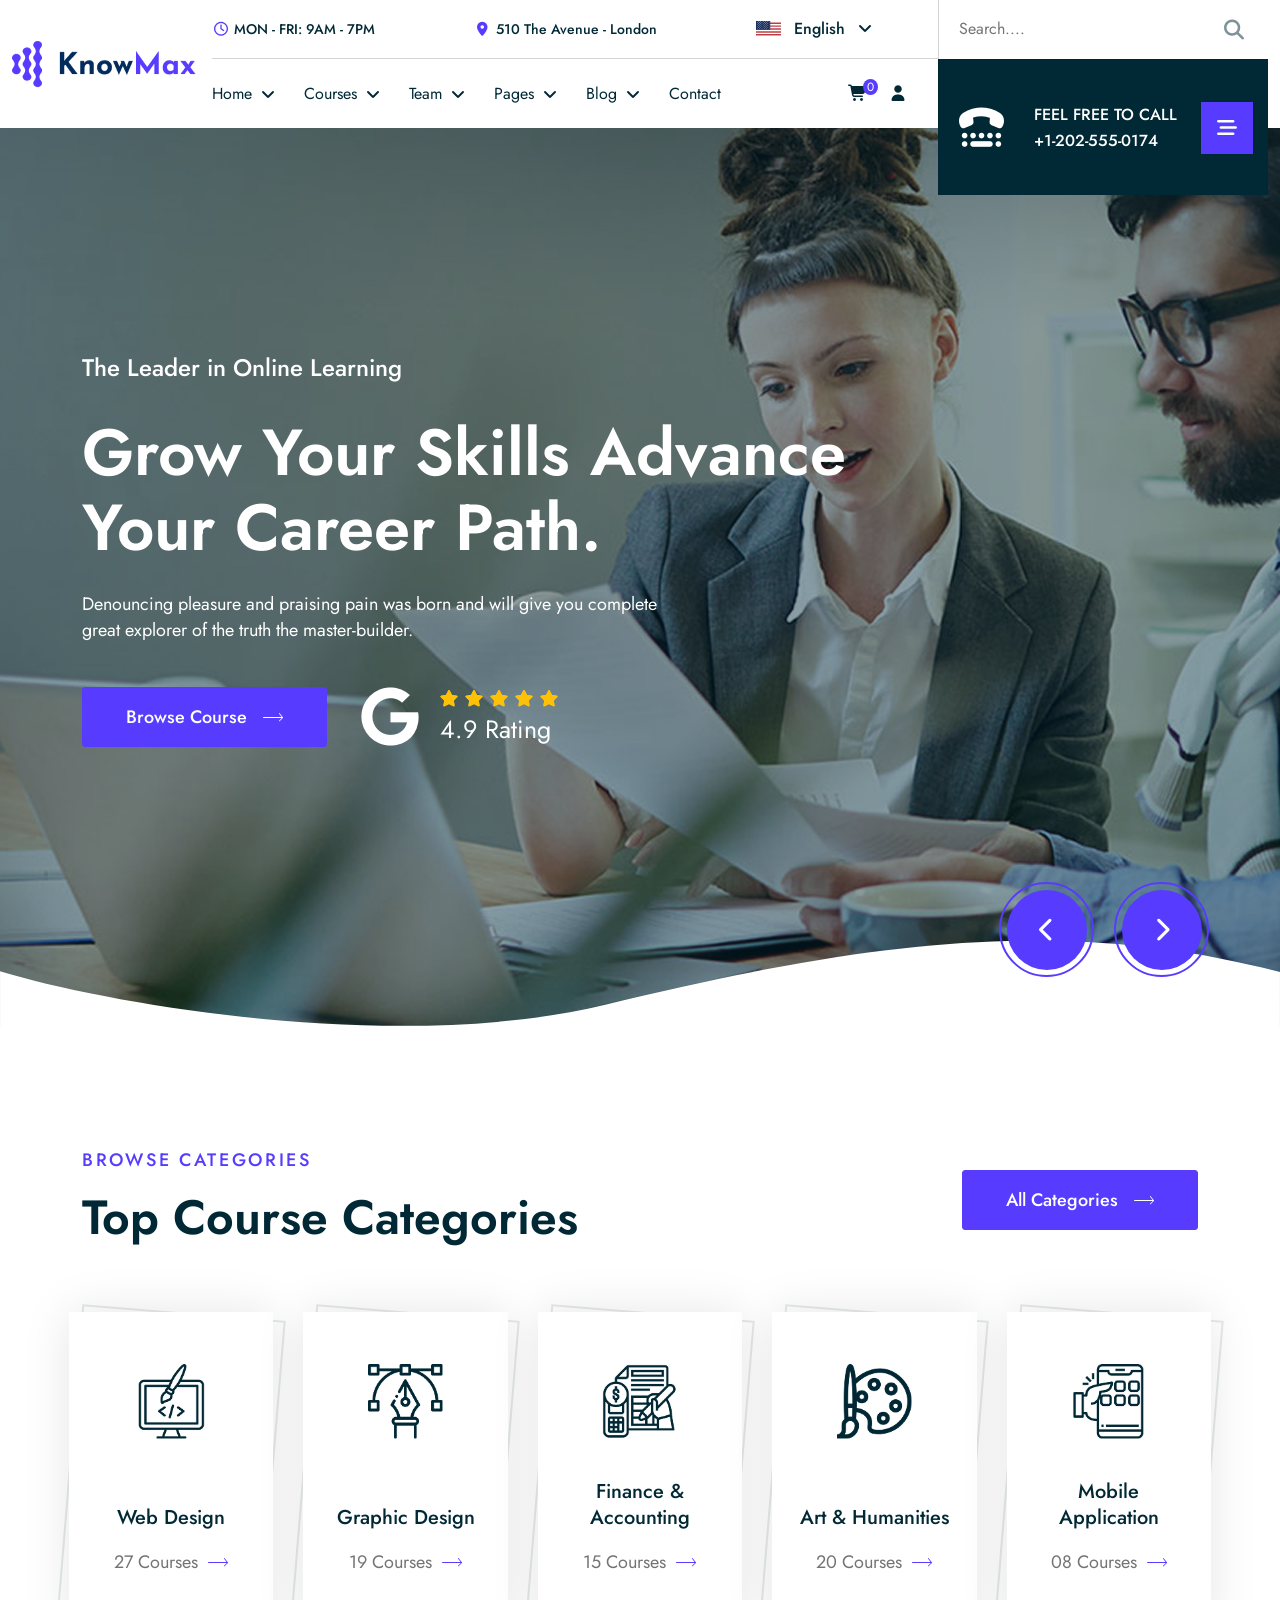
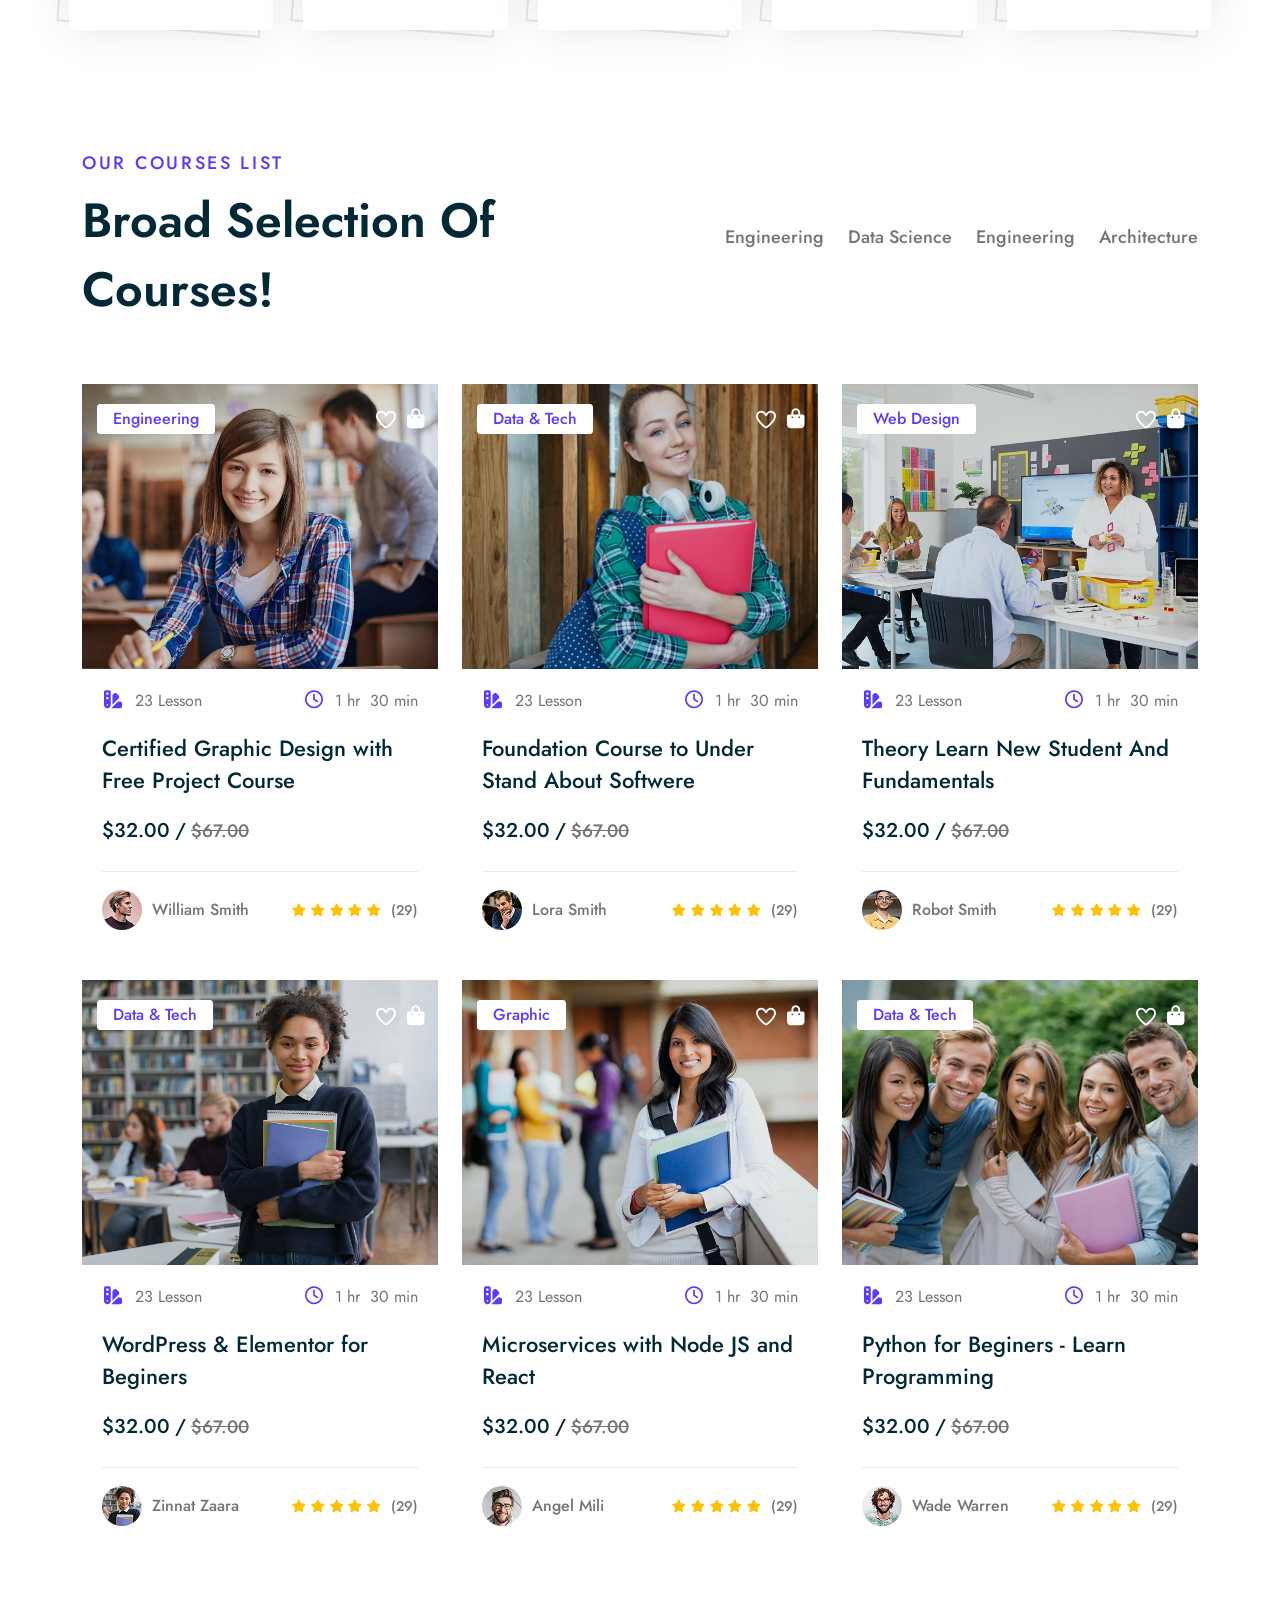
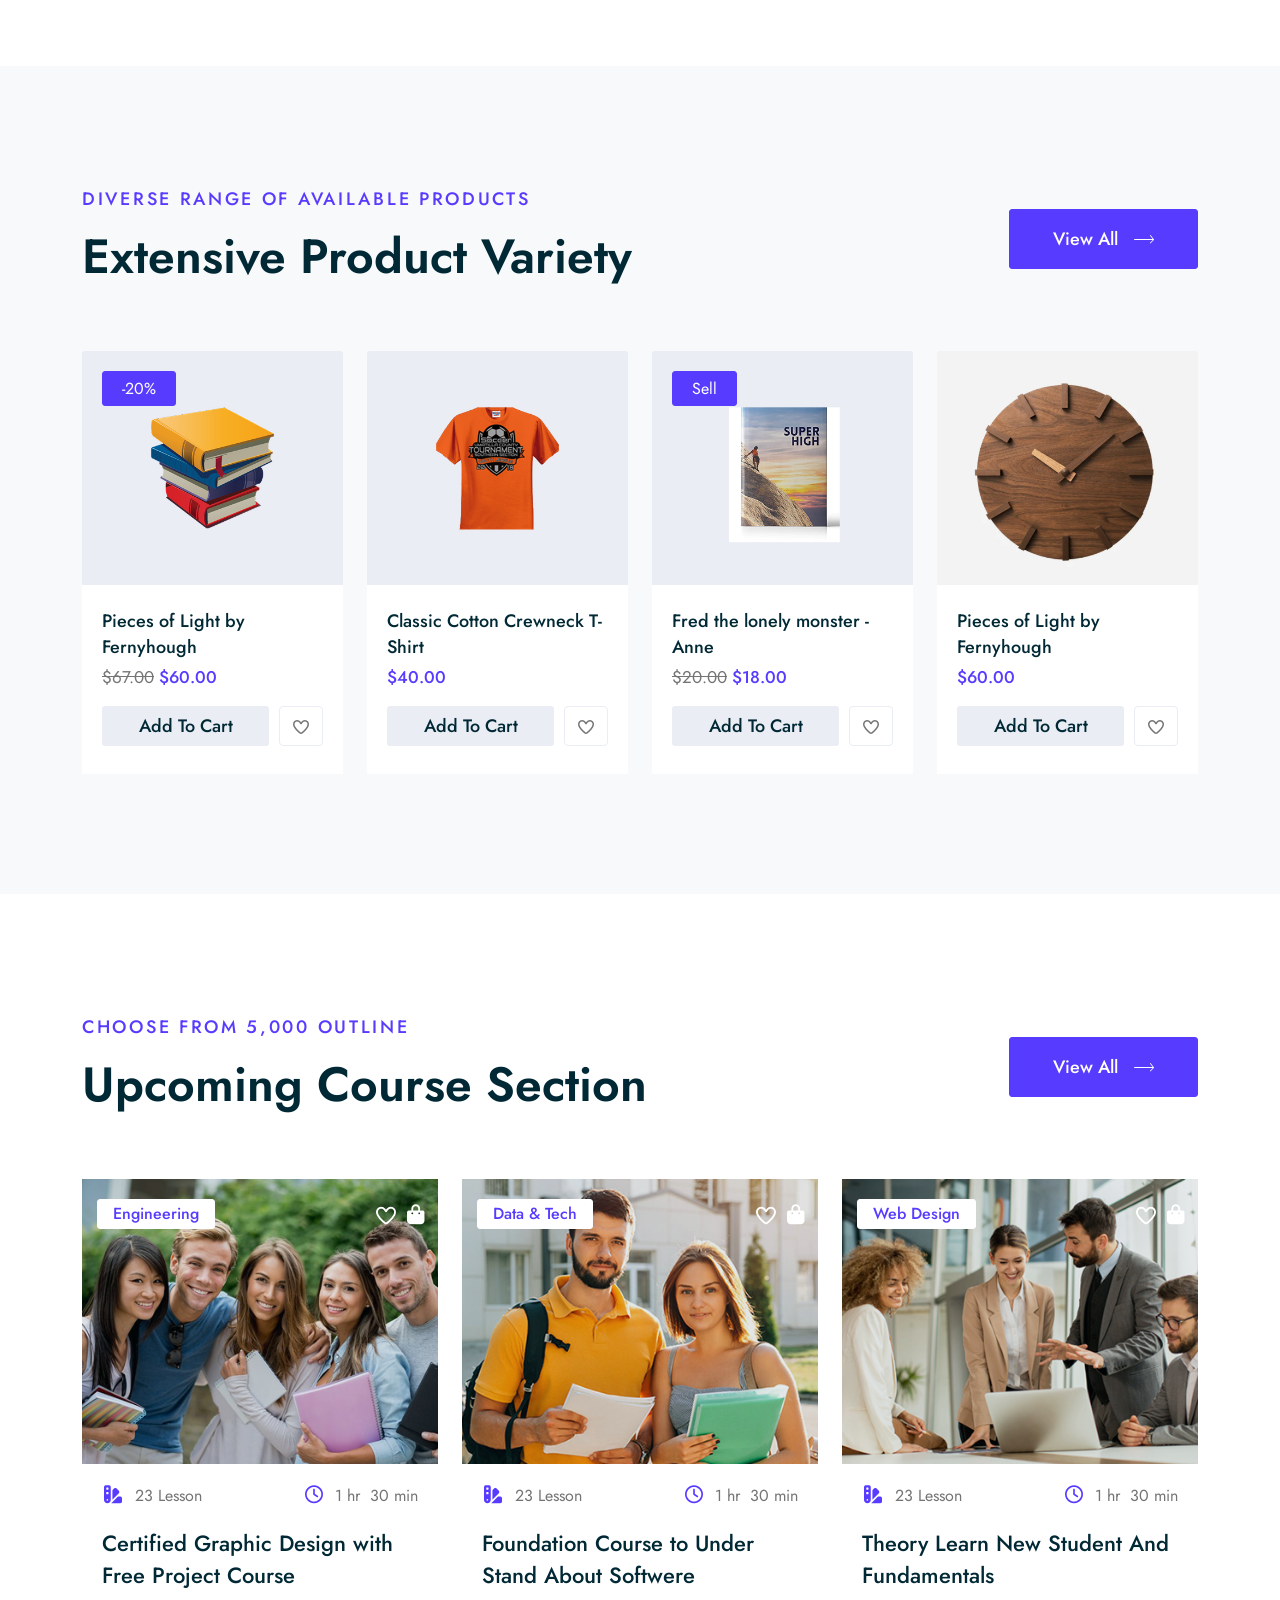
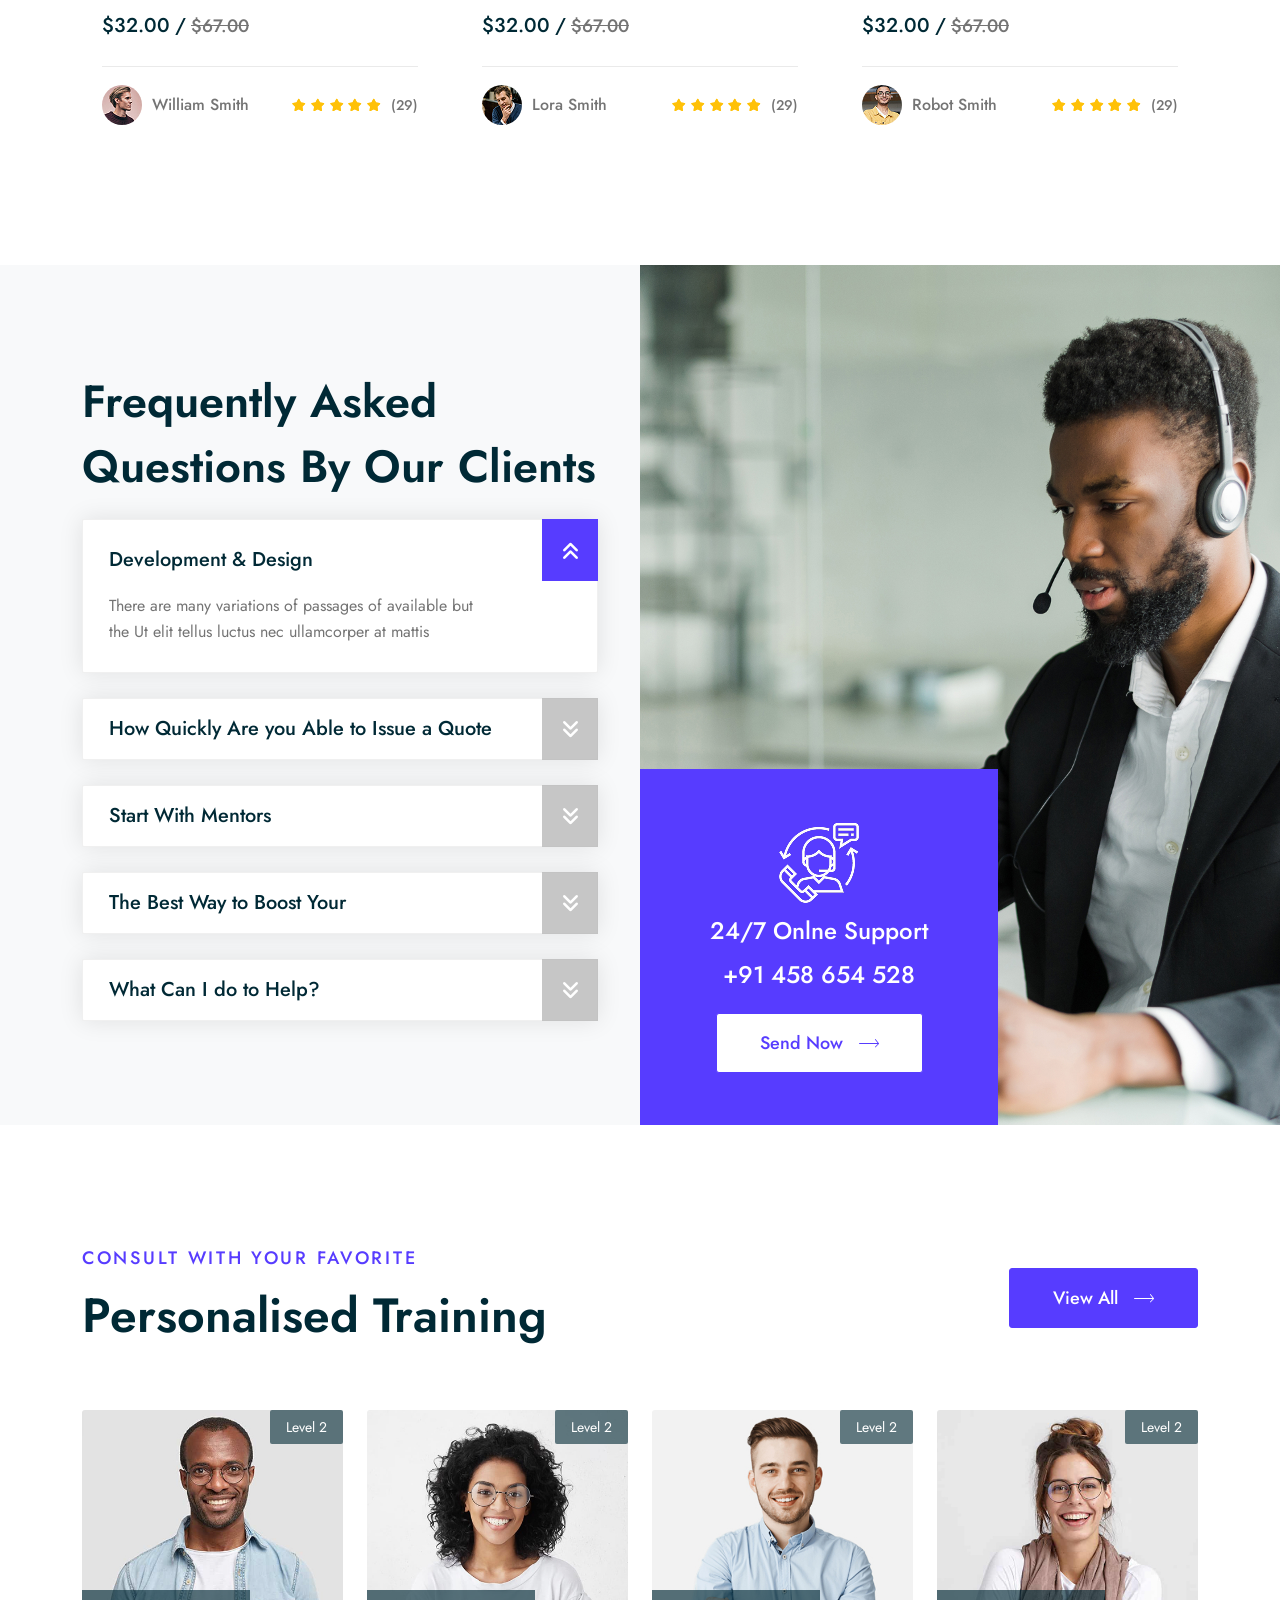
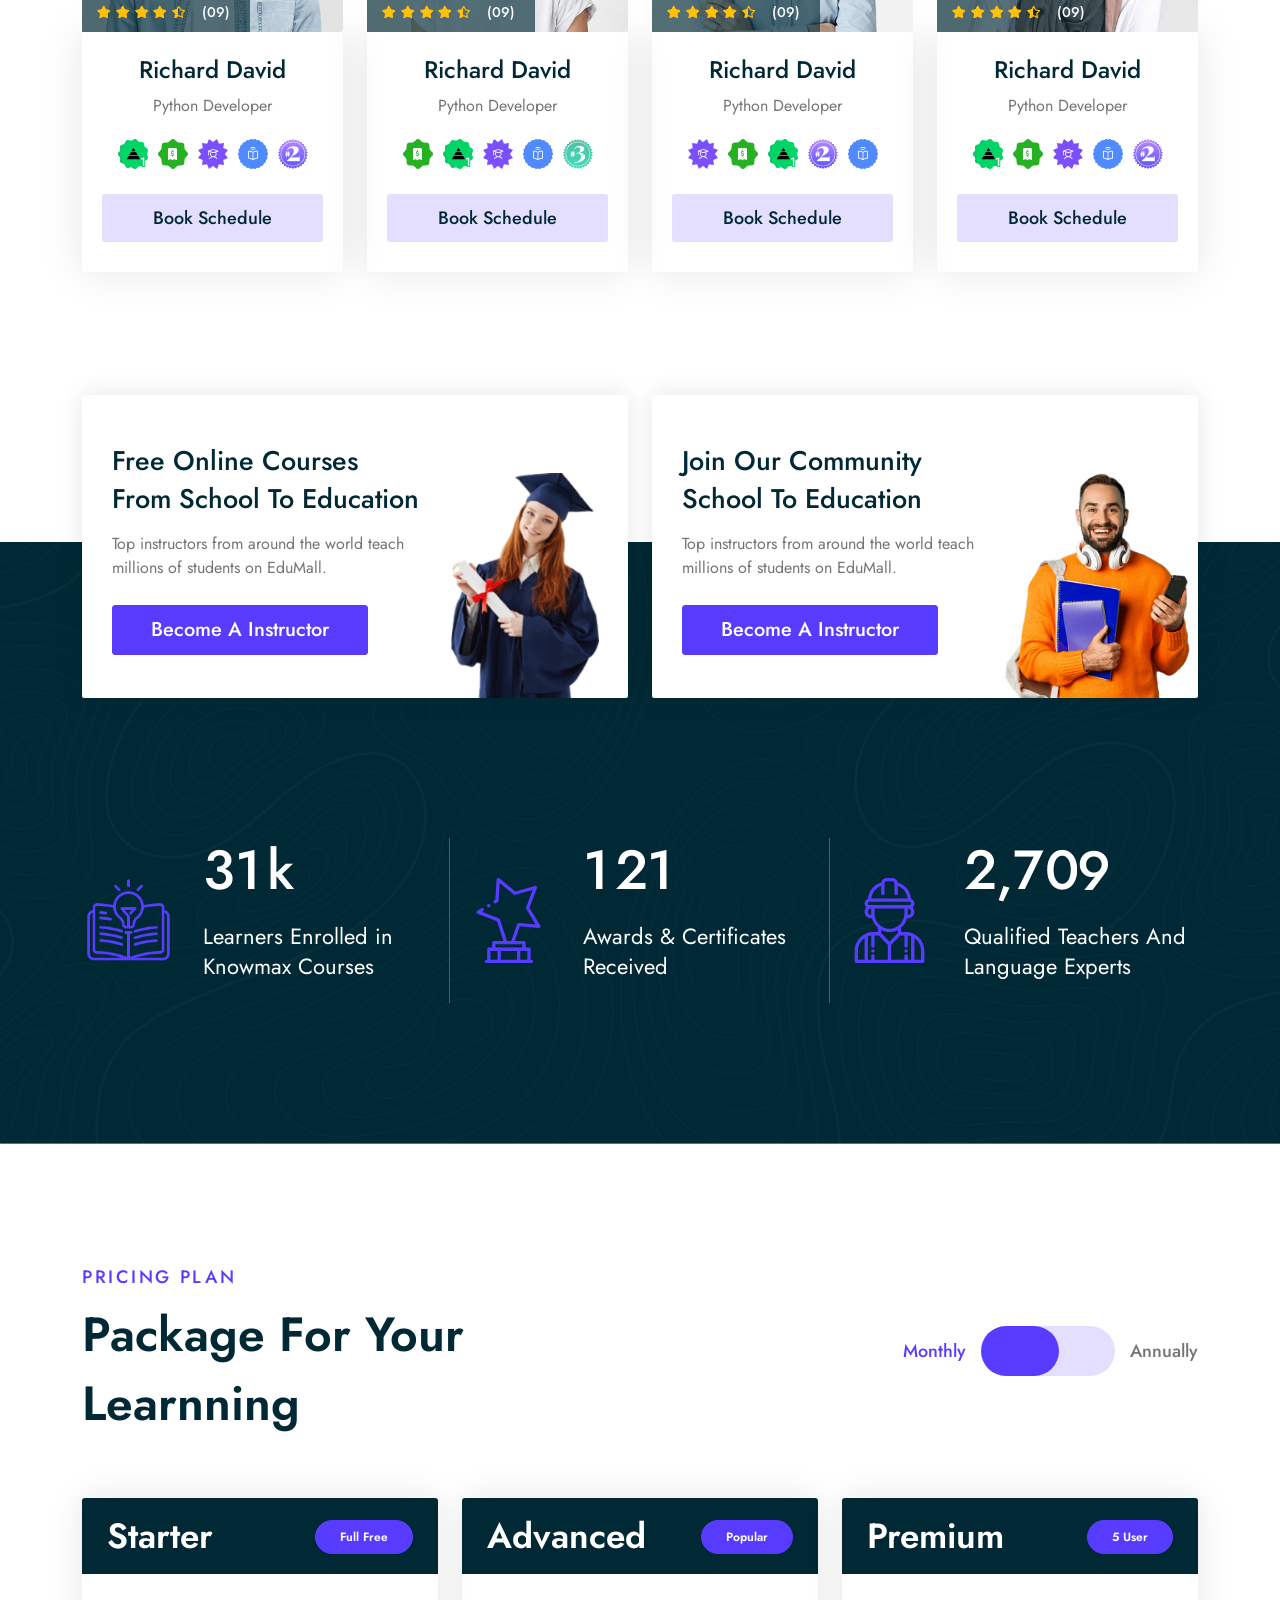
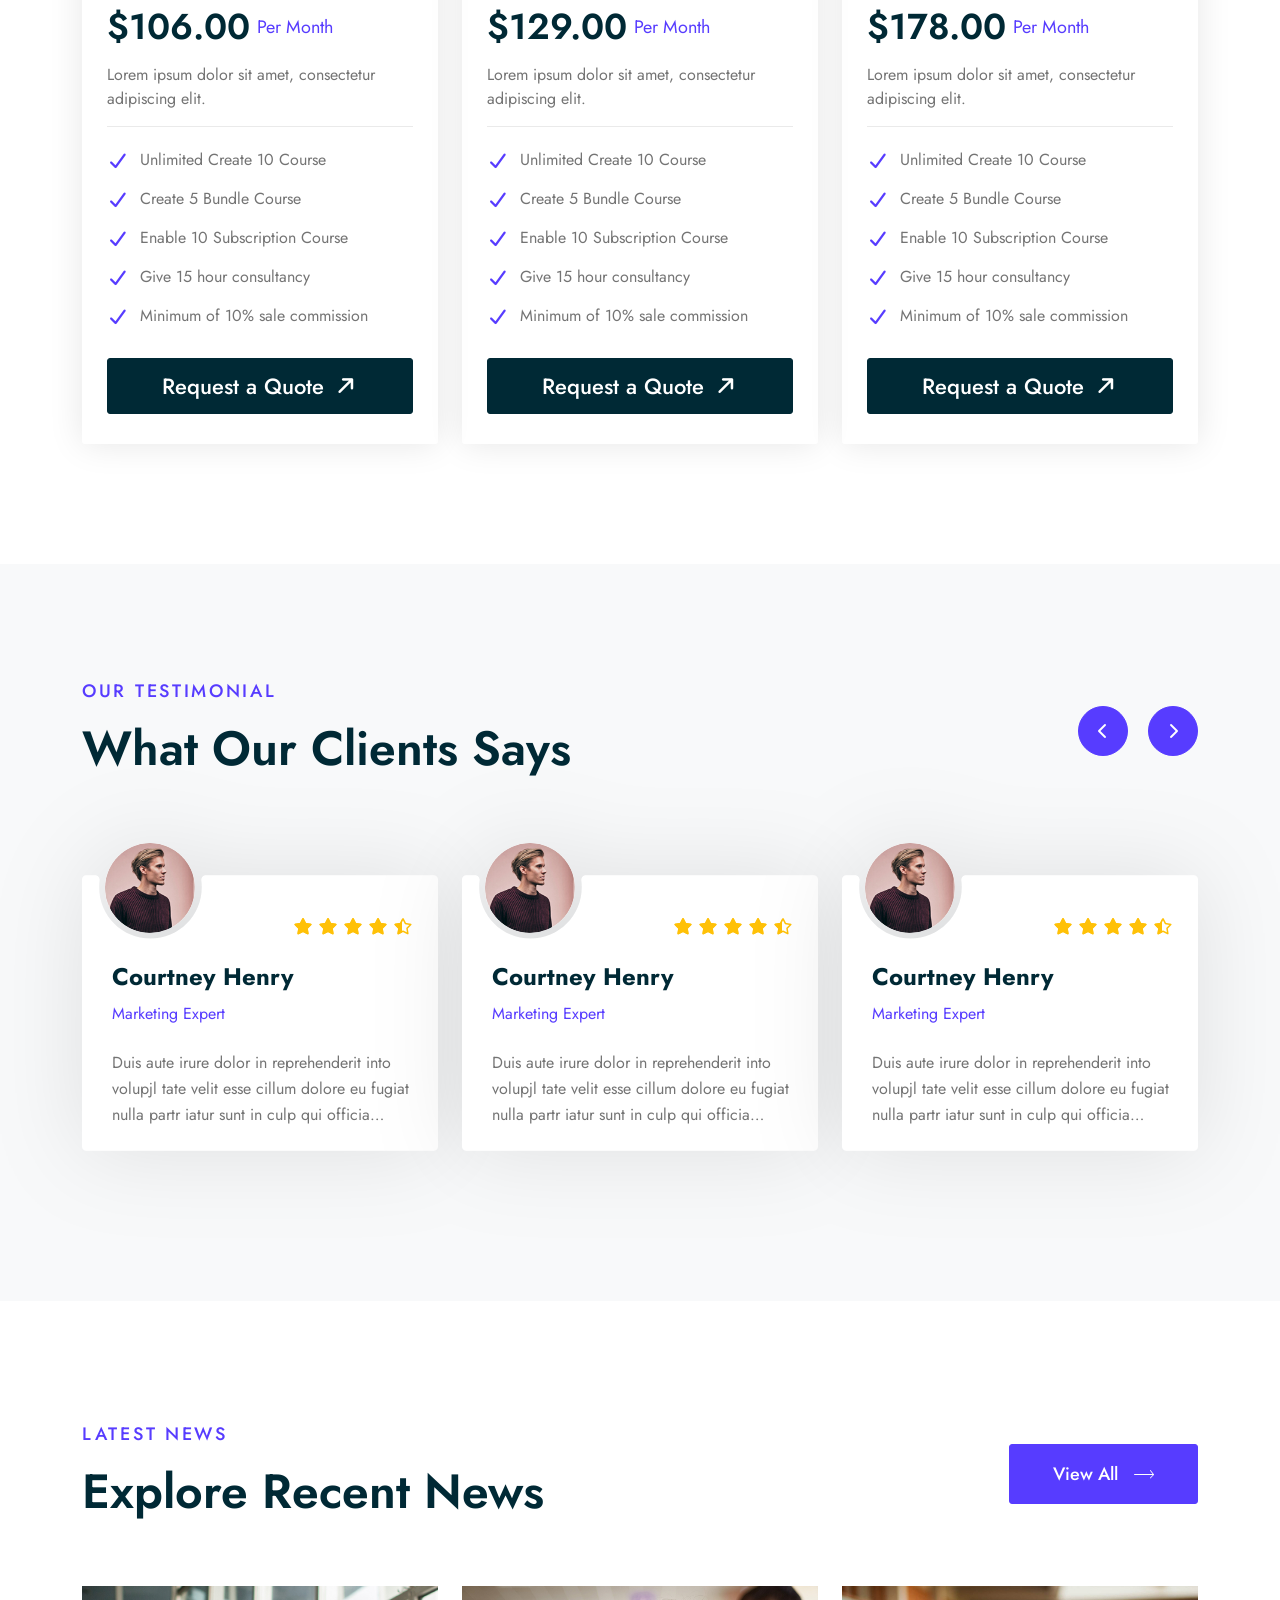
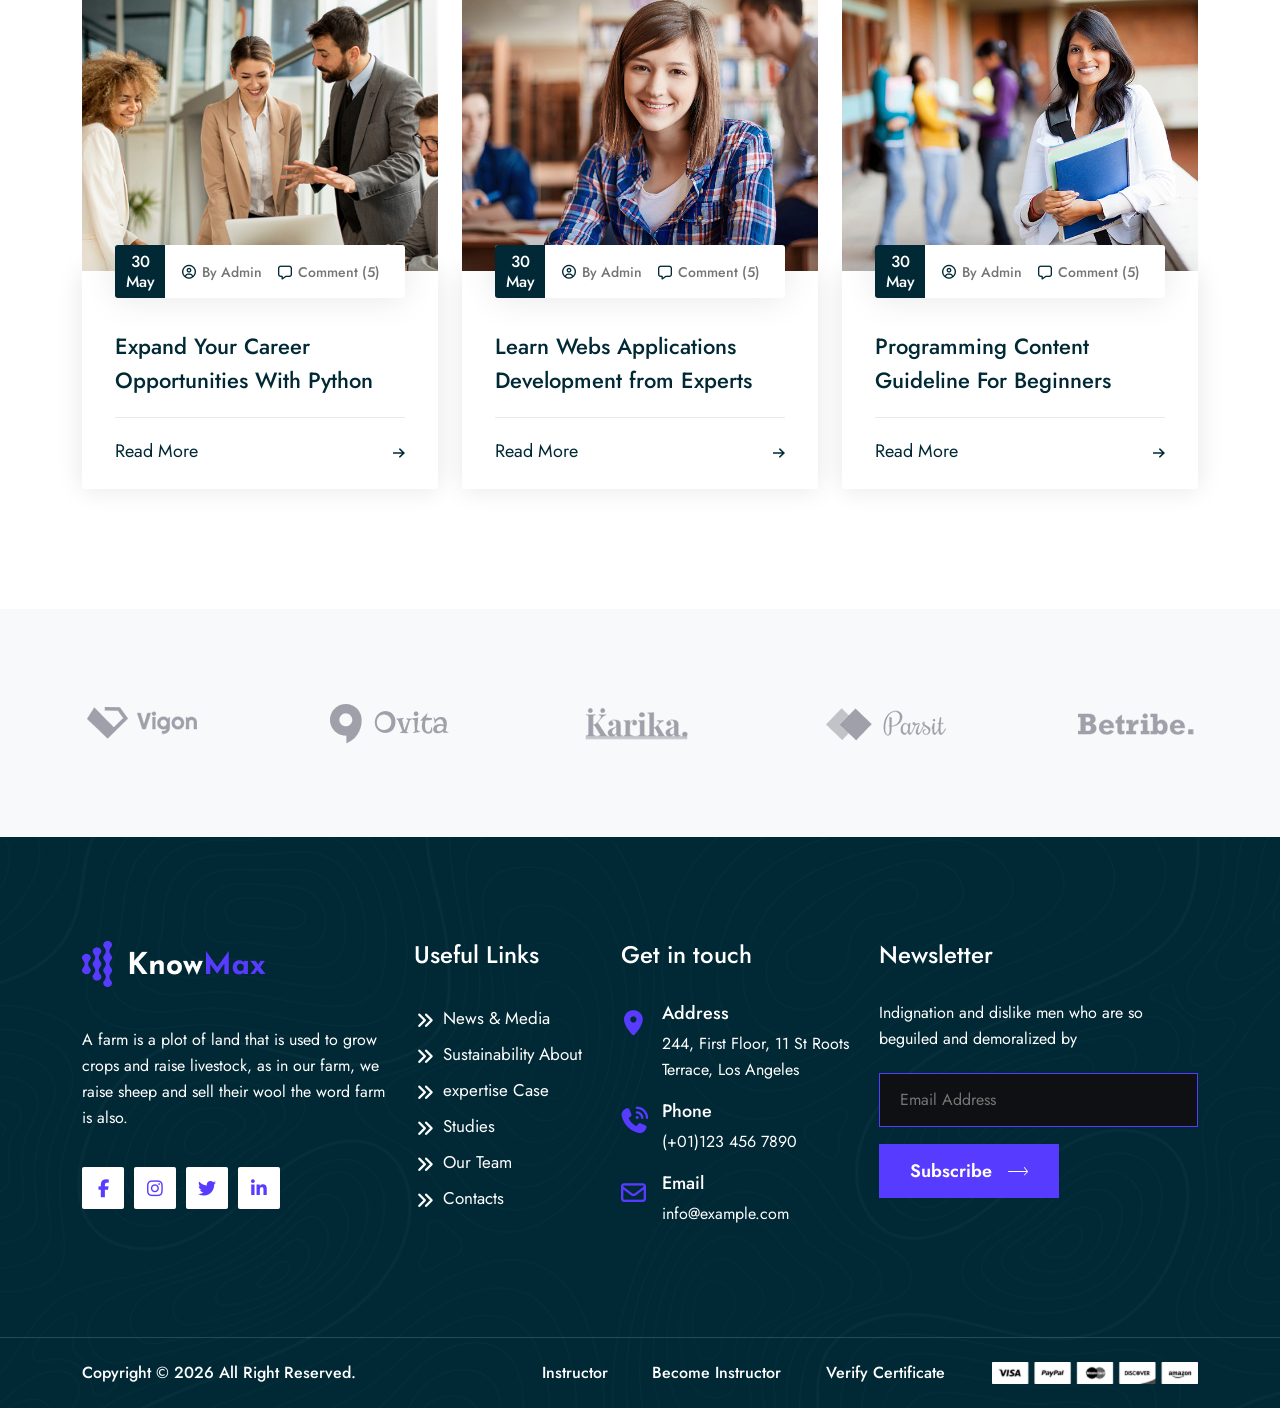
==== commit bbcf110a: "new update" ====
--- a/index.html
+++ b/index.html
@@ -3,23 +3,23 @@
 
 <head>
   <!-- Meta Tags -->
-  <meta charset="utf-8" />
-  <meta http-equiv="x-ua-compatible" content="ie=edge" />
-  <meta name="viewport" content="width=device-width, initial-scale=1" />
+  <meta charset="utf-8">
+  <meta http-equiv="x-ua-compatible" content="ie=edge">
+  <meta name="viewport" content="width=device-width, initial-scale=1">
   <meta name="description" content="KnowMax - LMS Online Education Course HTML Template">
-  <meta name="author" content="Laralink" />
+  <meta name="author" content="Laralink">
   <!-- Favicon Icon -->
-  <link rel="icon" href="assets/img/favicon.png" />
+  <link rel="icon" href="assets/img/favicon.png">
   <!-- Site Title -->
   <title>KnowMax - LMS Online Education Course HTML Template</title>
-  <link rel="stylesheet" href="assets/css/bootstrap.min.css" />
-  <link rel="stylesheet" href="assets/css/fontawesome.min.css" />
-  <link rel="stylesheet" href="assets/css/slick.min.css" />
-  <link rel="stylesheet" href="assets/css/animate.css" />
-  <link rel="stylesheet" href="assets/css/lightgallery.min.css" />
-  <link rel="stylesheet" href="assets/css/odometer.css" />
-  <link rel="stylesheet" href="assets/css/flag-icon.min.css" />
-  <link rel="stylesheet" href="assets/css/style.css" />
+  <link rel="stylesheet" href="assets/css/bootstrap.min.css">
+  <link rel="stylesheet" href="assets/css/fontawesome.min.css">
+  <link rel="stylesheet" href="assets/css/slick.min.css">
+  <link rel="stylesheet" href="assets/css/animate.css">
+  <link rel="stylesheet" href="assets/css/lightgallery.min.css">
+  <link rel="stylesheet" href="assets/css/odometer.css">
+  <link rel="stylesheet" href="assets/css/flag-icon.min.css">
+  <link rel="stylesheet" href="assets/css/style.css">
 </head>
 
 <body>
@@ -133,17 +133,12 @@
                     </ul>
                   </li>
                   <li class="menu-item-has-children">
-                    <a href="team.html" aria-label="Menu link">Team</a>
-                    <ul>
-                      <li><a href="team.html" aria-label="Menu link">Teams</a></li>
-                      <li><a href="team-details.html" aria-label="Menu link">Team Details</a></li>
-                    </ul>
+                    <a href="#" aria-label="Menu link">Team</a>
                   </li>
                   <li class="menu-item-has-children">
                     <a href="#" aria-label="Menu link">Pages</a>
                     <ul>
-                      <li><a href="team.html" aria-label="Menu link">Teams</a></li>
-                      <li><a href="team-details.html" aria-label="Menu link">Team Details</a></li>
+                      <li><a href="about.html" aria-label="Menu link">About</a></li>
                     </ul>
                   </li>
                   <li class="menu-item-has-children">
@@ -178,10 +173,10 @@
                   <li>
                     <div class="cs_center justify-content-between">
                       <span><i class="fa-solid fa-tty"></i></span>
-                      <span class="">
+                      <div>
                         <p class="mb-0 cs_medium">Feel Free To Call</p>
                         <a href="tel:+1234567890" class="cs_fs_16 cs_medium">+1-202-555-0174</a>
-                      </span>
+                      </div>
                       <span class="cs_center"><i class="fa-solid fa-bars-staggered"></i></span>
                     </div>
                   </li>
@@ -425,7 +420,6 @@
         </div>
       </div>
     </div>
-    </div>
   </section>
   <!-- End of Catewgory Section -->
 
@@ -1756,7 +1750,7 @@
                 <img src="assets/img/cta_icon_1.png" alt="">
               </div>
               <p class="cs_faq_thumb_info_title cs_fs_24 cs_medium cs_mb_8">24/7 Onlne Support</p>
-              <p class="cs_faq_thumb_info_contact cs_fs_24 cs_medium cs_mb_20"><a href="tel:+91 458 654 528">+91 458 654
+              <p class="cs_faq_thumb_info_contact cs_fs_24 cs_medium cs_mb_20"><a href="tel:+91458654528">+91 458 654
                   528</a></p>
               <button type="button" class="cs_fs_18 cs_btn_style_1 cs_radius_3">
                 <Span>Send Now</Span>
@@ -2010,7 +2004,7 @@
               <img src="assets/img/school.svg" alt="">
             </div>
             <div class="cs_iconbox_info">
-              <h2 class="cs_iconbox_title cs_fs_55 cs_medium">31k</h2>
+              <div class="cs_iconbox_title cs_fs_55 cs_medium"><span class="odometer" data-count-to="31"></span>k</div>
               <p class="cs_iconbox_details cs_fs_22 cs_mb_22">Learners Enrolled in Knowmax Courses</p>
             </div>
           </div>
@@ -2021,7 +2015,7 @@
               <img src="assets/img/award.svg" alt="">
             </div>
             <div class="cs_iconbox_info">
-              <h2 class="cs_iconbox_title cs_fs_55 cs_medium">121</h2>
+              <div class="cs_iconbox_title cs_fs_55 cs_medium"><span class="odometer" data-count-to="121"></span></div>
               <p class="cs_iconbox_details cs_fs_22 cs_mb_22">Awards & Certificates Received</p>
             </div>
           </div>
@@ -2032,7 +2026,7 @@
               <img src="assets/img/worker.svg" alt="">
             </div>
             <div class="cs_iconbox_info">
-              <h2 class="cs_iconbox_title cs_fs_55 cs_medium">2709</h2>
+              <div class="cs_iconbox_title cs_fs_55 cs_medium"><span class="odometer" data-count-to="2709"></span></div>
               <p class="cs_iconbox_details cs_fs_22 cs_mb_22">Qualified Teachers And Language Experts</p>
             </div>
           </div>
@@ -2601,7 +2595,7 @@
                   </a>
                 </div>
                 <div class="cs_meta_user cs_fs_14">
-                  <span class="cs_heading_color"><i class="fa-regular fa-message"></i></i></span>
+                  <span class="cs_heading_color"><i class="fa-regular fa-message"></i></span>
                   <span>Comment</span>
                   <span>(5)</span>
                 </div>
@@ -2641,7 +2635,7 @@
                   </a>
                 </div>
                 <div class="cs_meta_user cs_fs_14">
-                  <span class="cs_heading_color"><i class="fa-regular fa-message"></i></i></span>
+                  <span class="cs_heading_color"><i class="fa-regular fa-message"></i></span>
                   <span>Comment</span>
                   <span>(5)</span>
                 </div>
@@ -2681,7 +2675,7 @@
                   </a>
                 </div>
                 <div class="cs_meta_user cs_fs_14">
-                  <span class="cs_heading_color"><i class="fa-regular fa-message"></i></i></span>
+                  <span class="cs_heading_color"><i class="fa-regular fa-message"></i></span>
                   <span>Comment</span>
                   <span>(5)</span>
                 </div>
@@ -2710,7 +2704,7 @@
   <!-- End of News Section -->
 
   <!-- Starts of Client/Brand Section -->
-  <section class="cs_brands_section_1 cs_bg_primary">
+  <div class="cs_brands_section_1 cs_bg_primary">
     <div class="cs_height_94 cs_height_lg_70"></div>
     <div class="container">
       <div class="cs_slider cs_style_1 cs_slider_gap_166">
@@ -2765,7 +2759,7 @@
       </div>
     </div>
     <div class="cs_height_93 cs_height_lg_65"></div>
-  </section>
+  </div>
   <!-- End of Client/Brand Section -->
 
   <!-- Start of Footer -->
--- a/assets/css/style.css
+++ b/assets/css/style.css
@@ -2527,9 +2527,6 @@
 .cs_site_header.cs_style_1 .cs_main_header_right_cta_wrapper li div {
   gap: 0px 20px;
 }
-.cs_site_header.cs_style_1 .cs_main_header_right_cta_wrapper li span {
-  gap: 25px;
-}
 .cs_site_header.cs_style_1 .cs_main_header_right_cta_wrapper li span:first-child {
   font-size: 45px;
   line-height: 1em;
@@ -4695,6 +4692,7 @@
 /*=======================================================
   CTA Style 3
 =========================================================*/
+.cs_cta_section_1 .cs_iconbox_style_1 .cs_iconbox_info .cs_iconbox_title,
 .cs_cta_section_3 .cs_iconbox_style_1 .cs_iconbox_info .cs_iconbox_title {
   display: flex;
 }
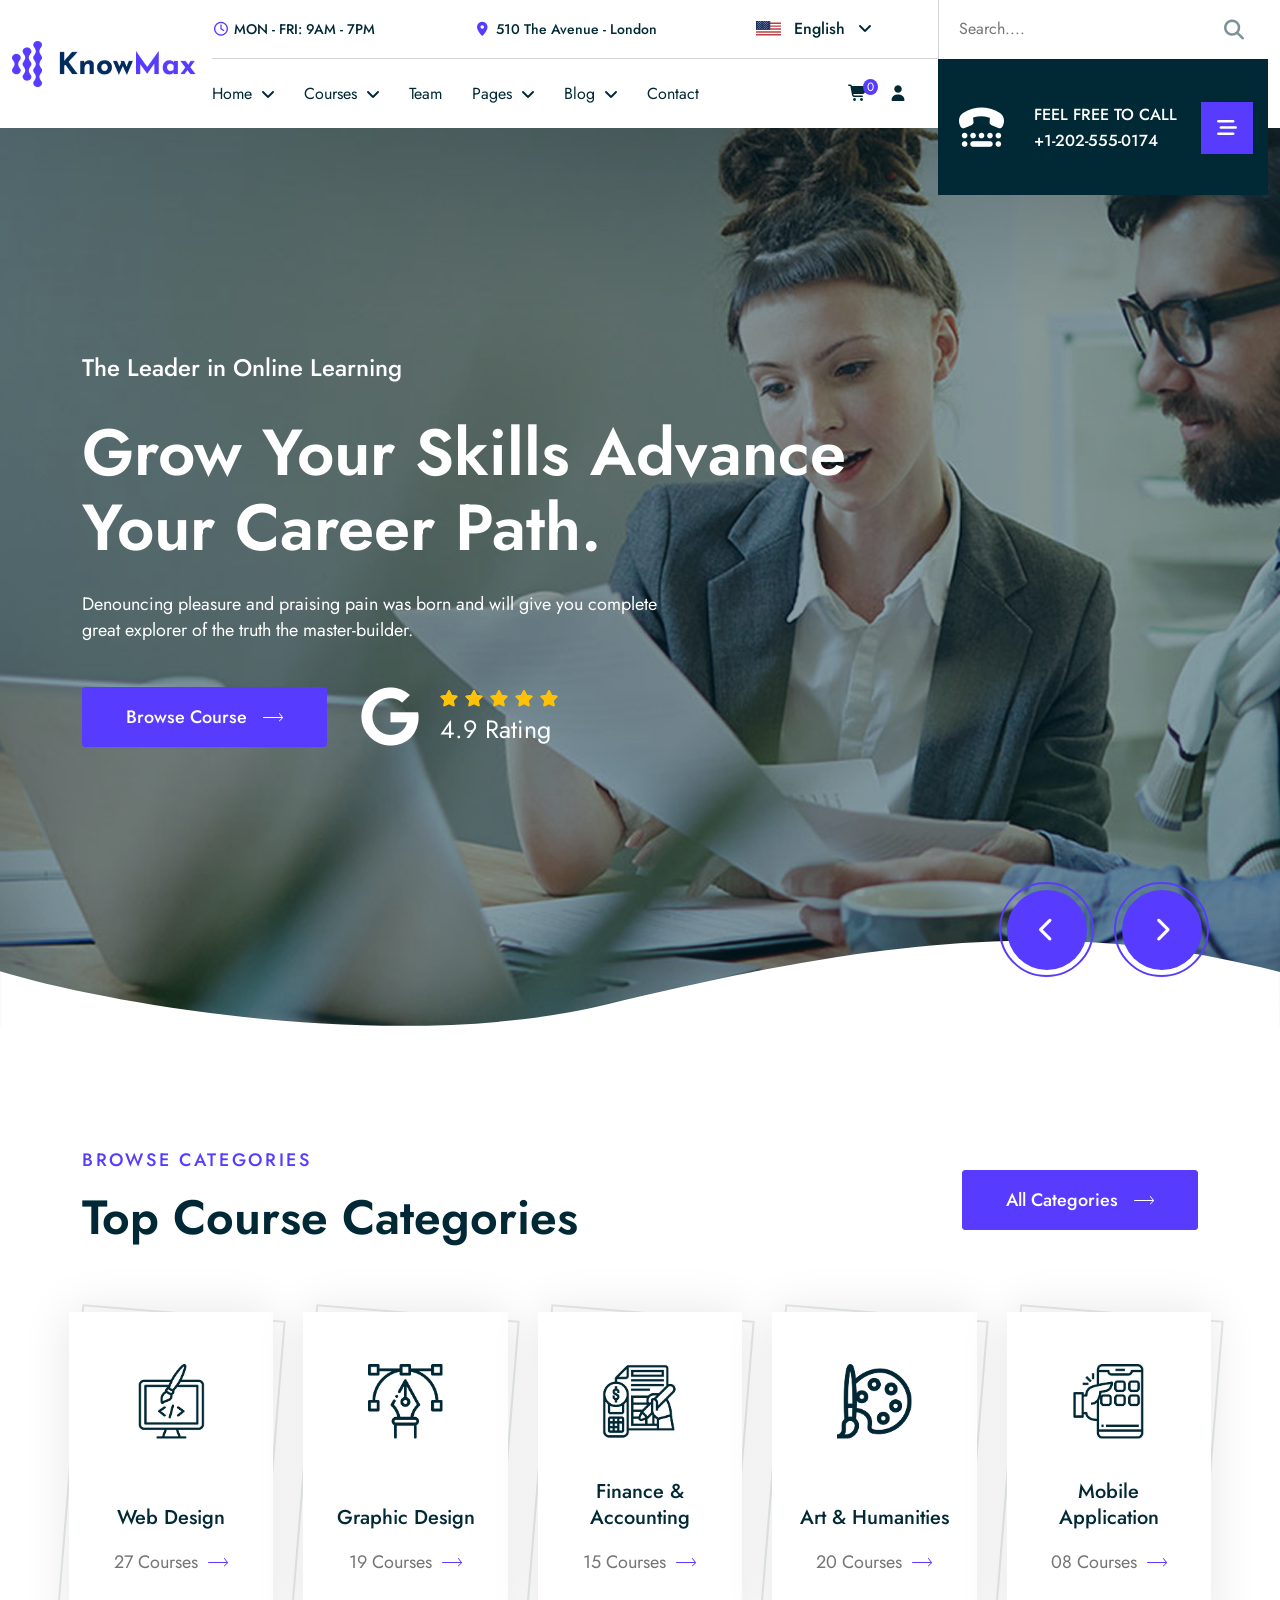
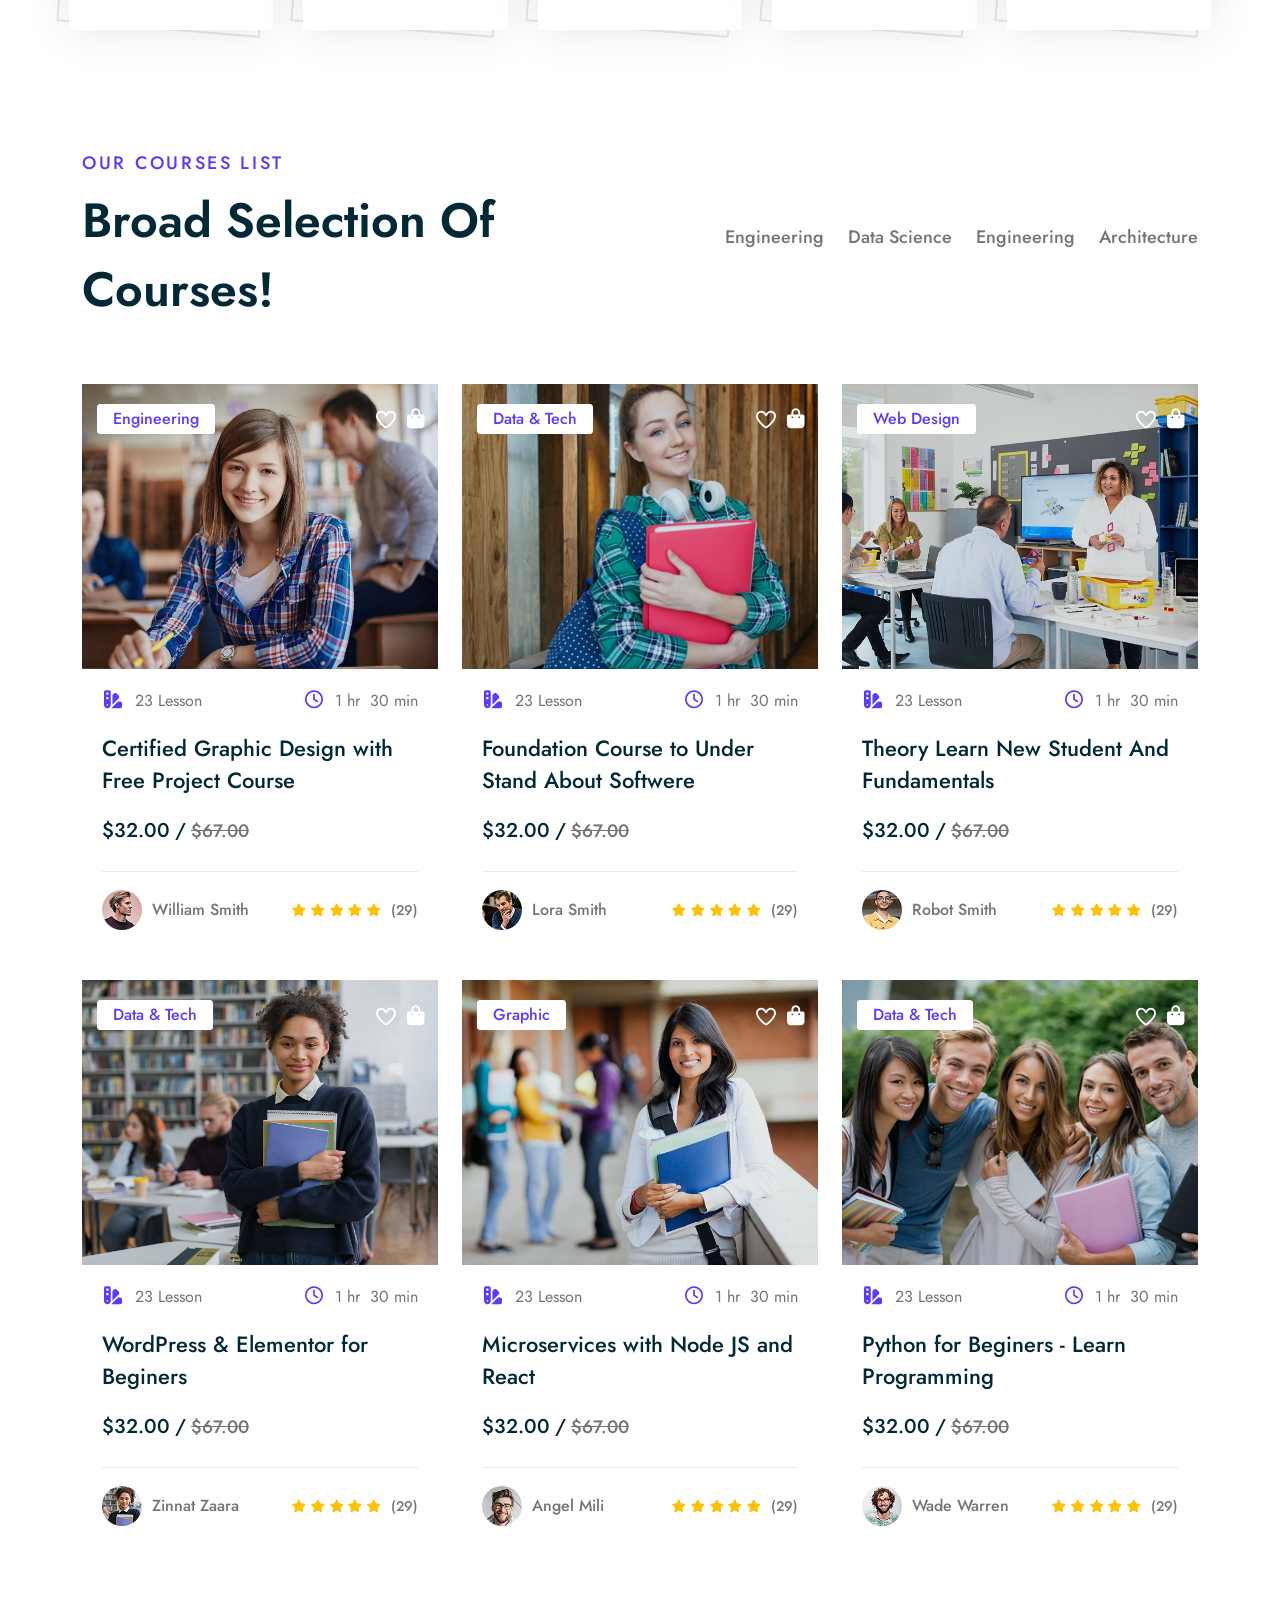
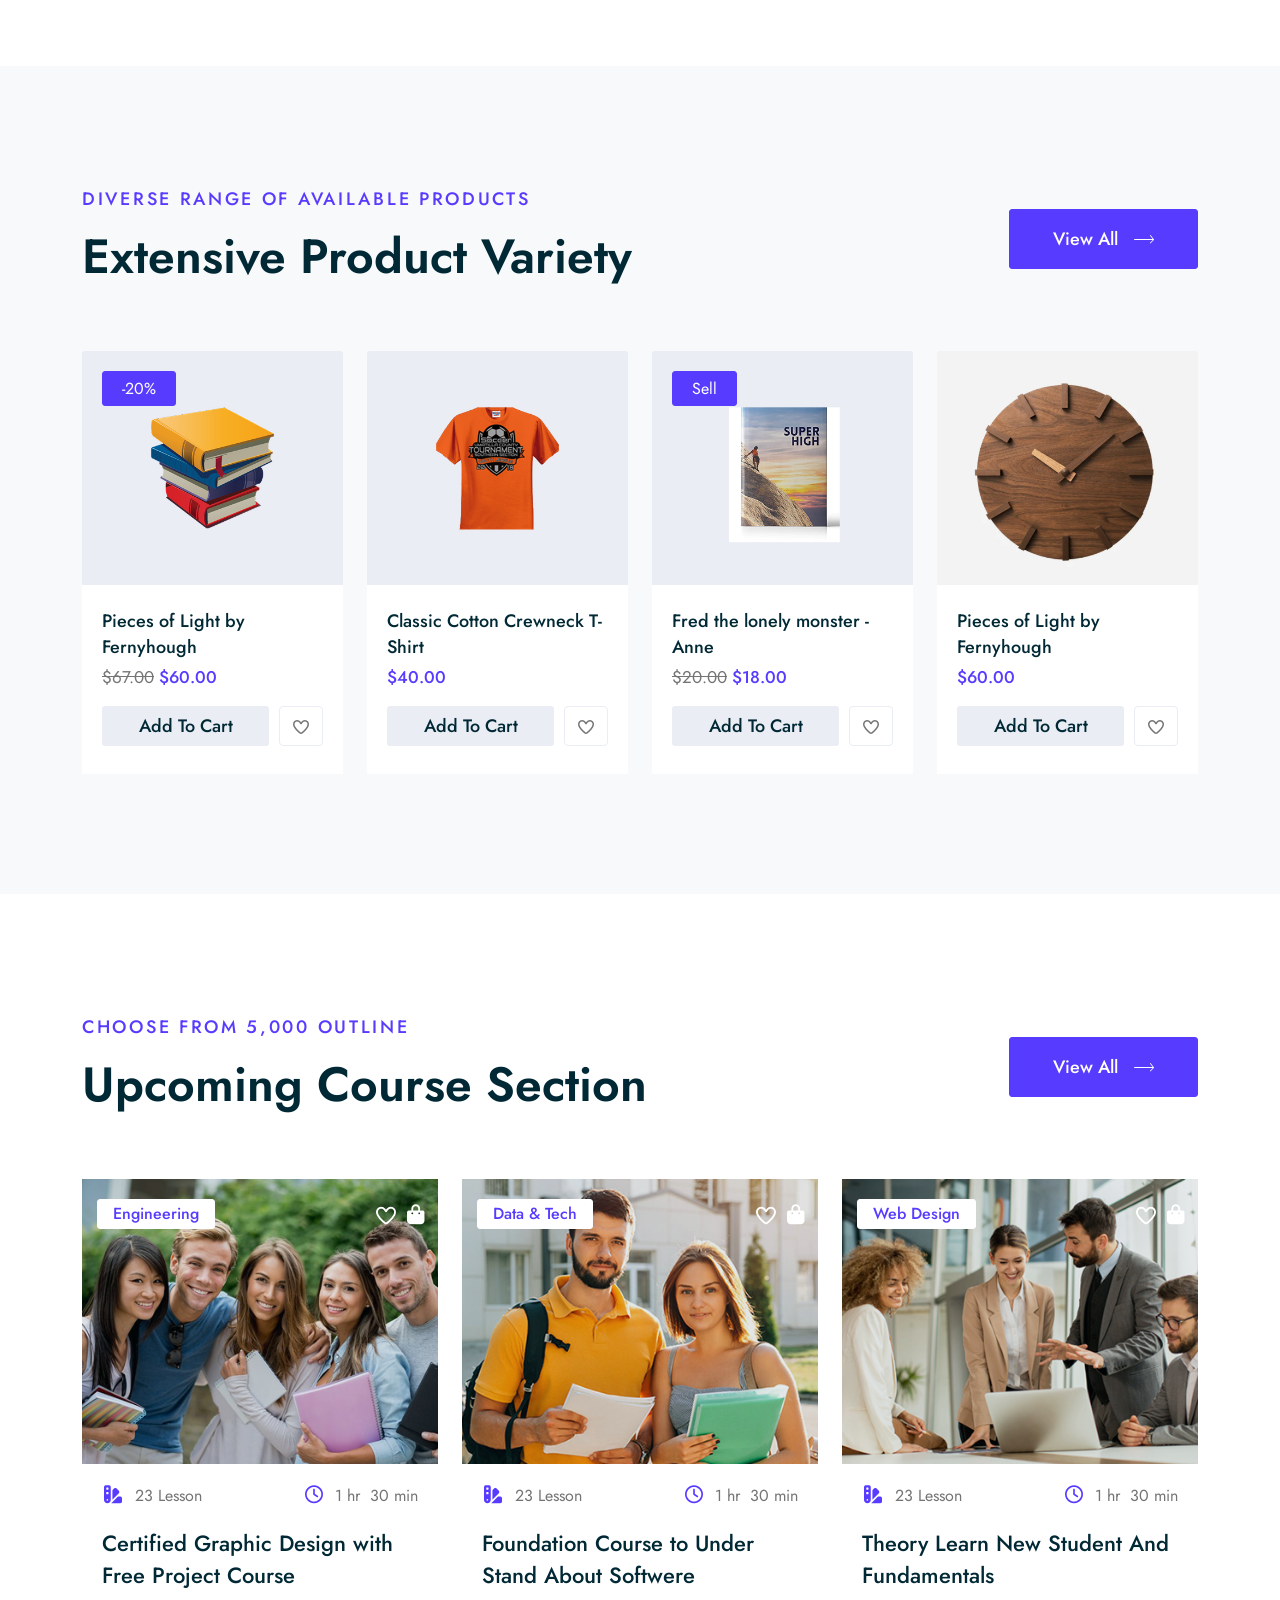
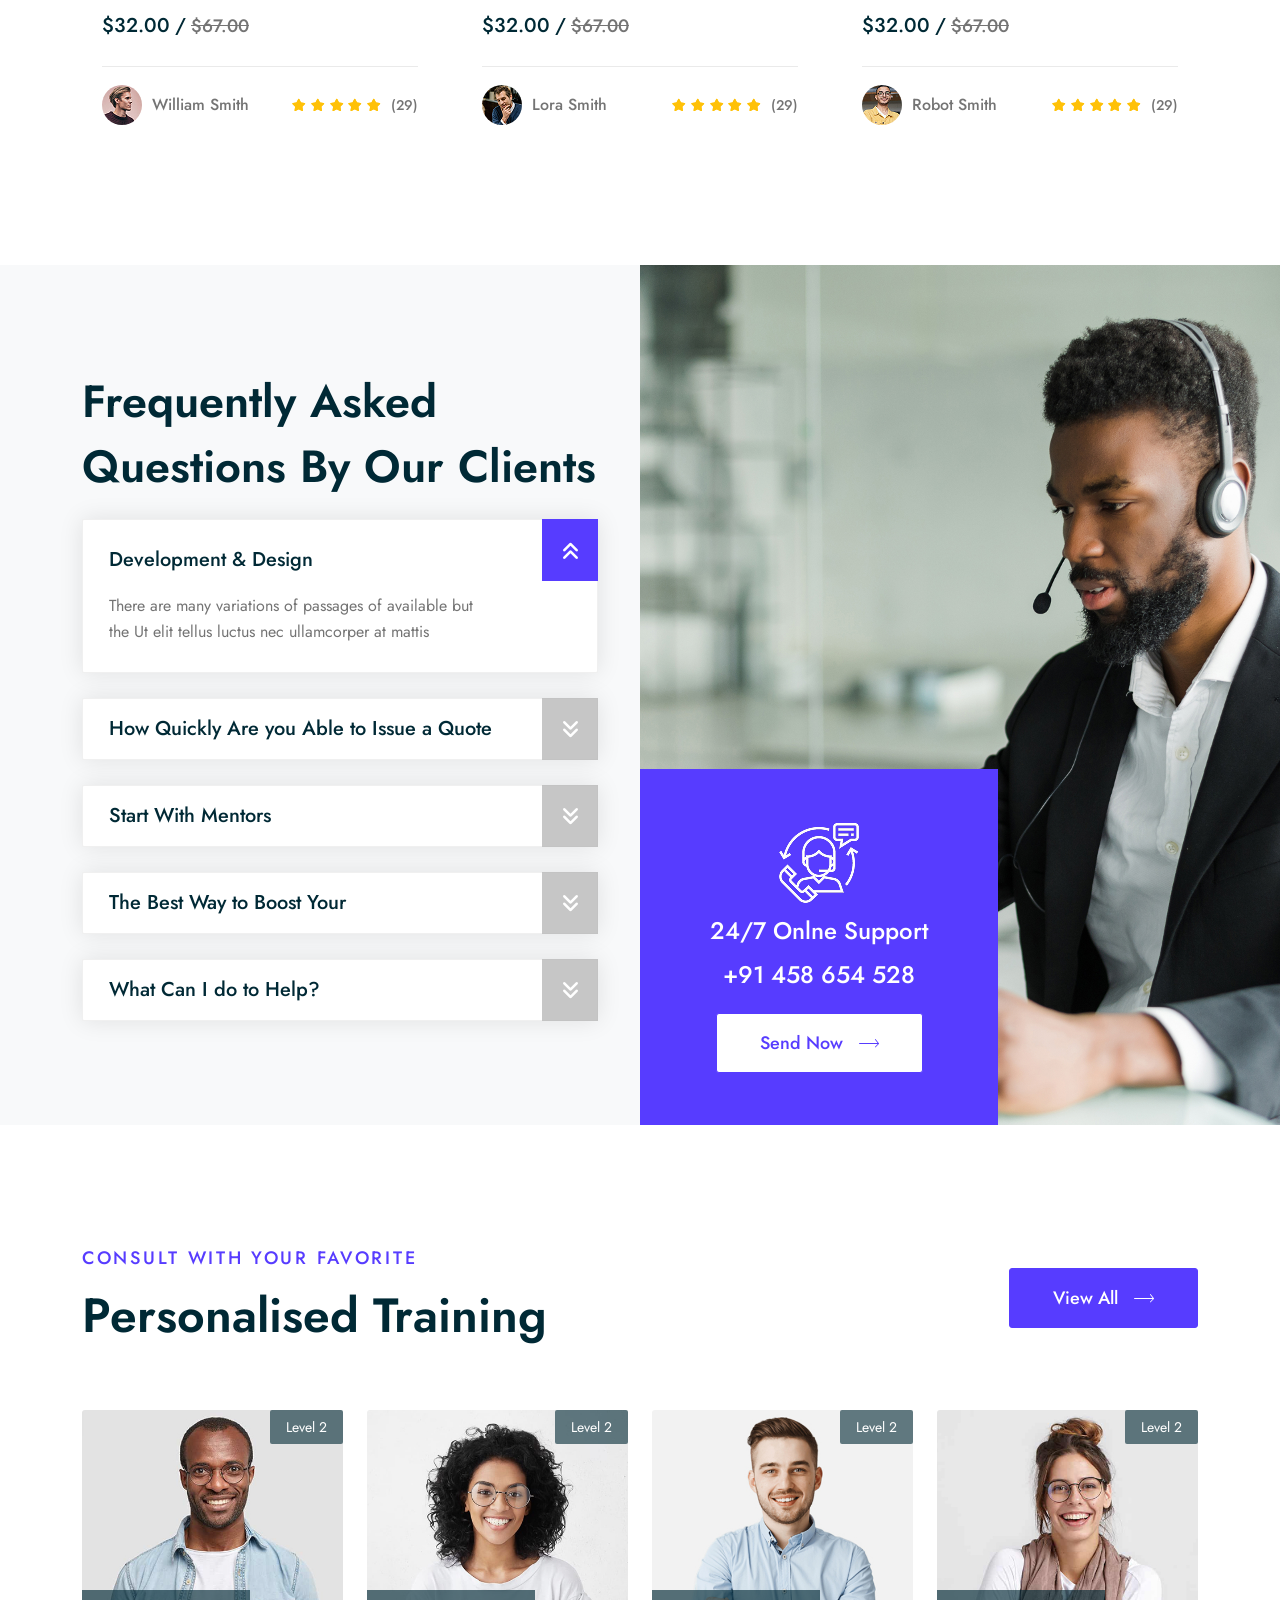
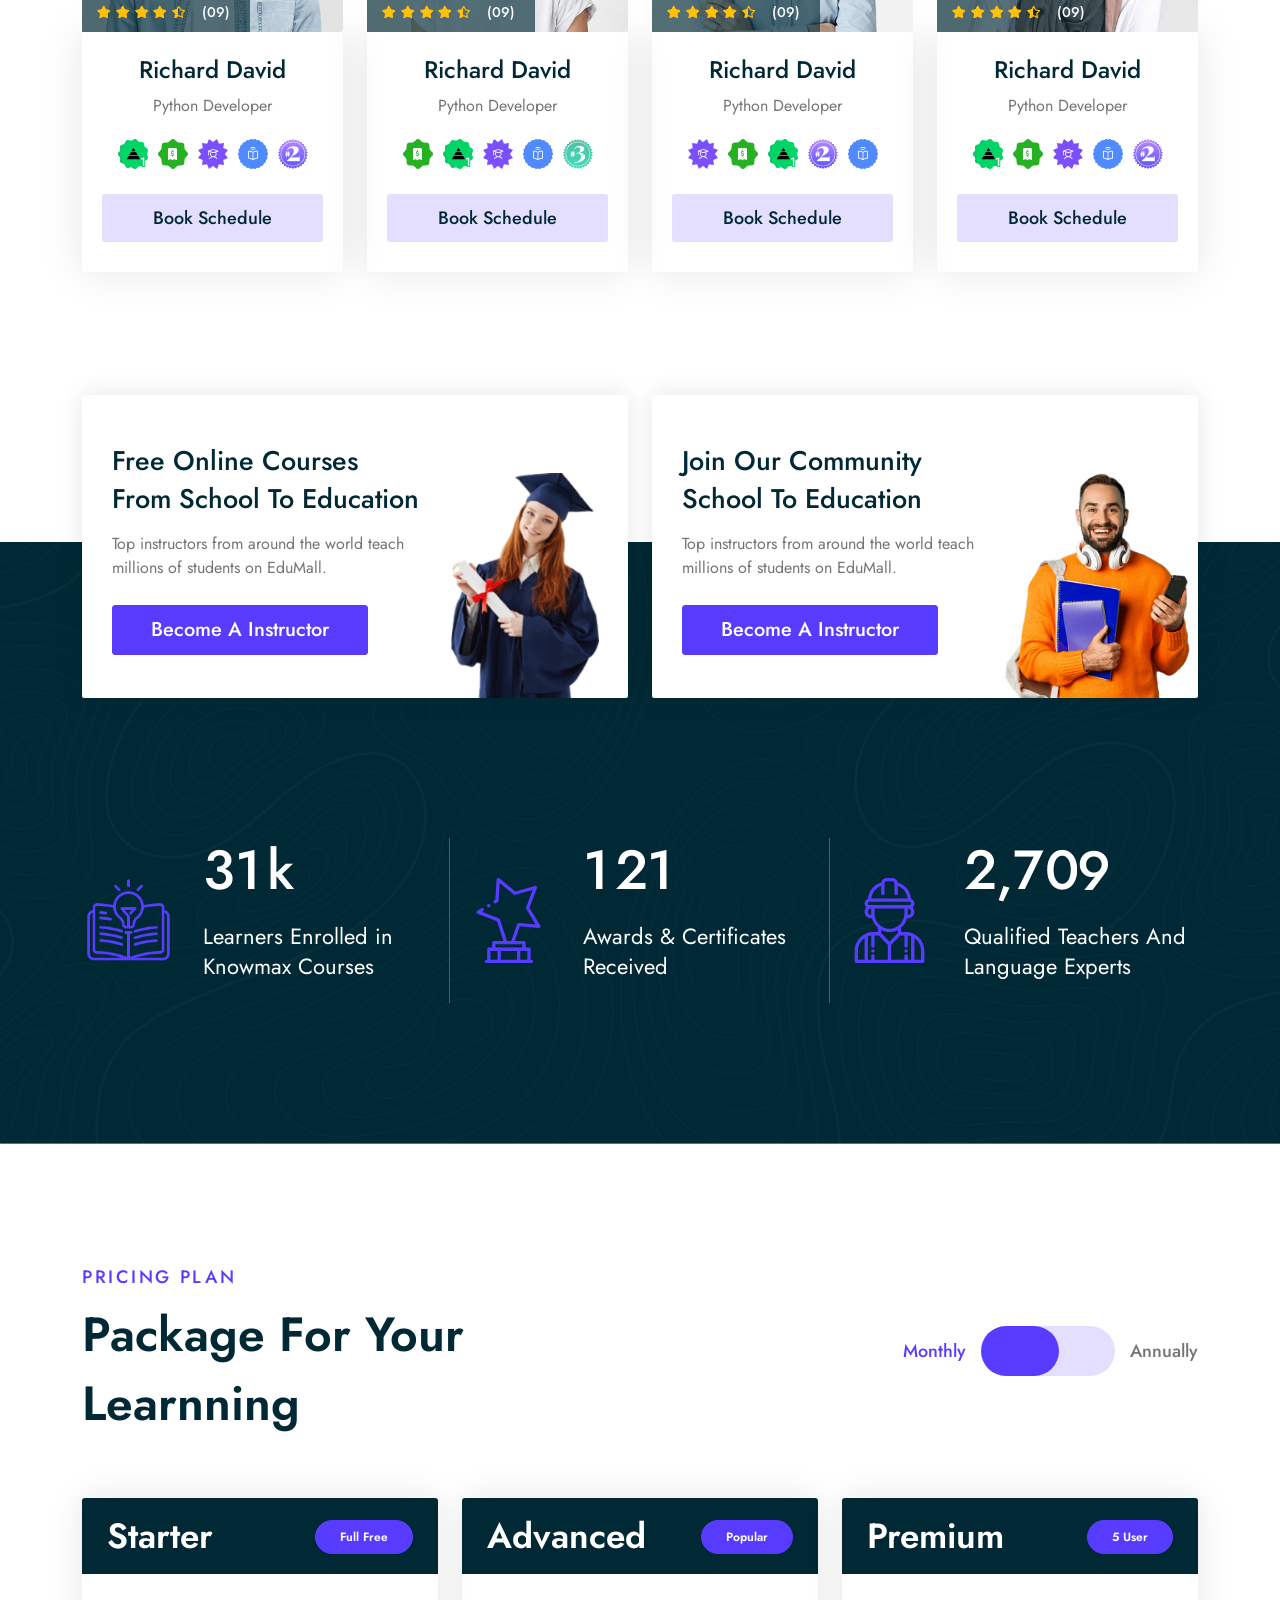
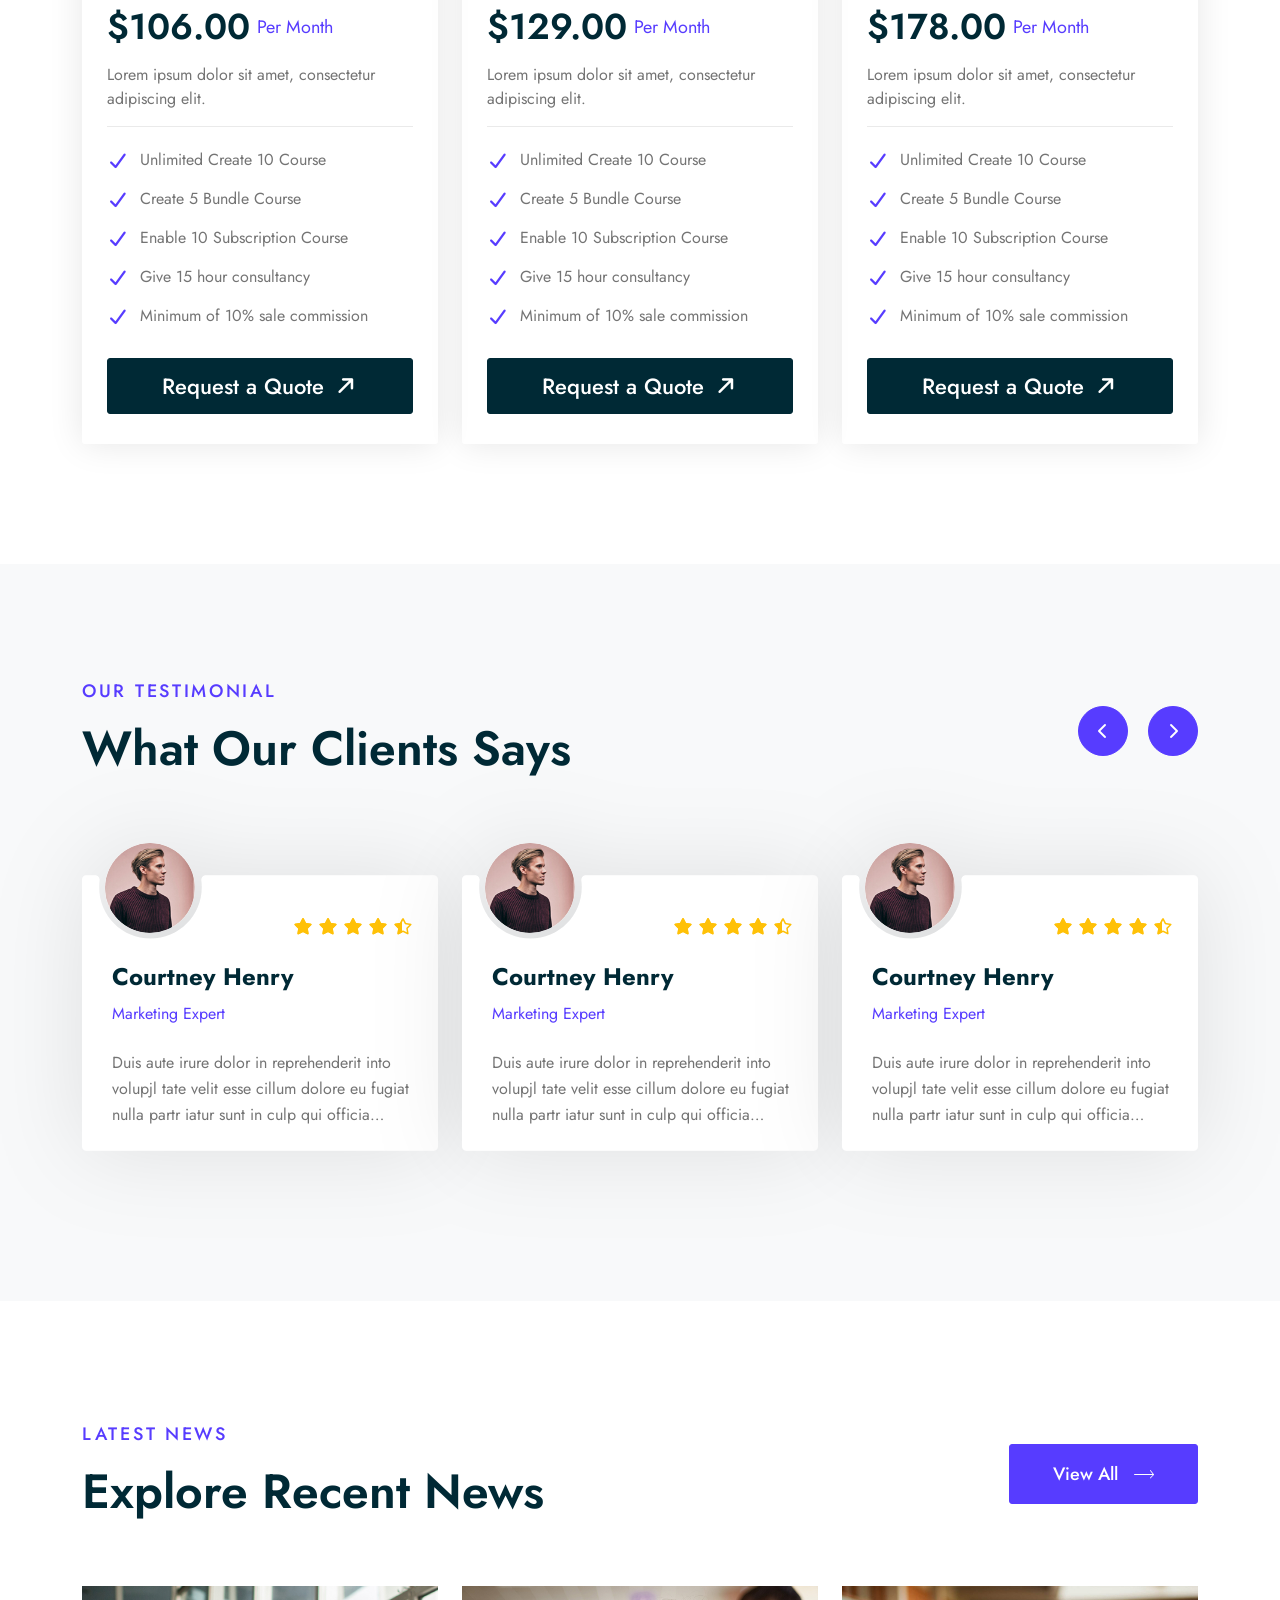
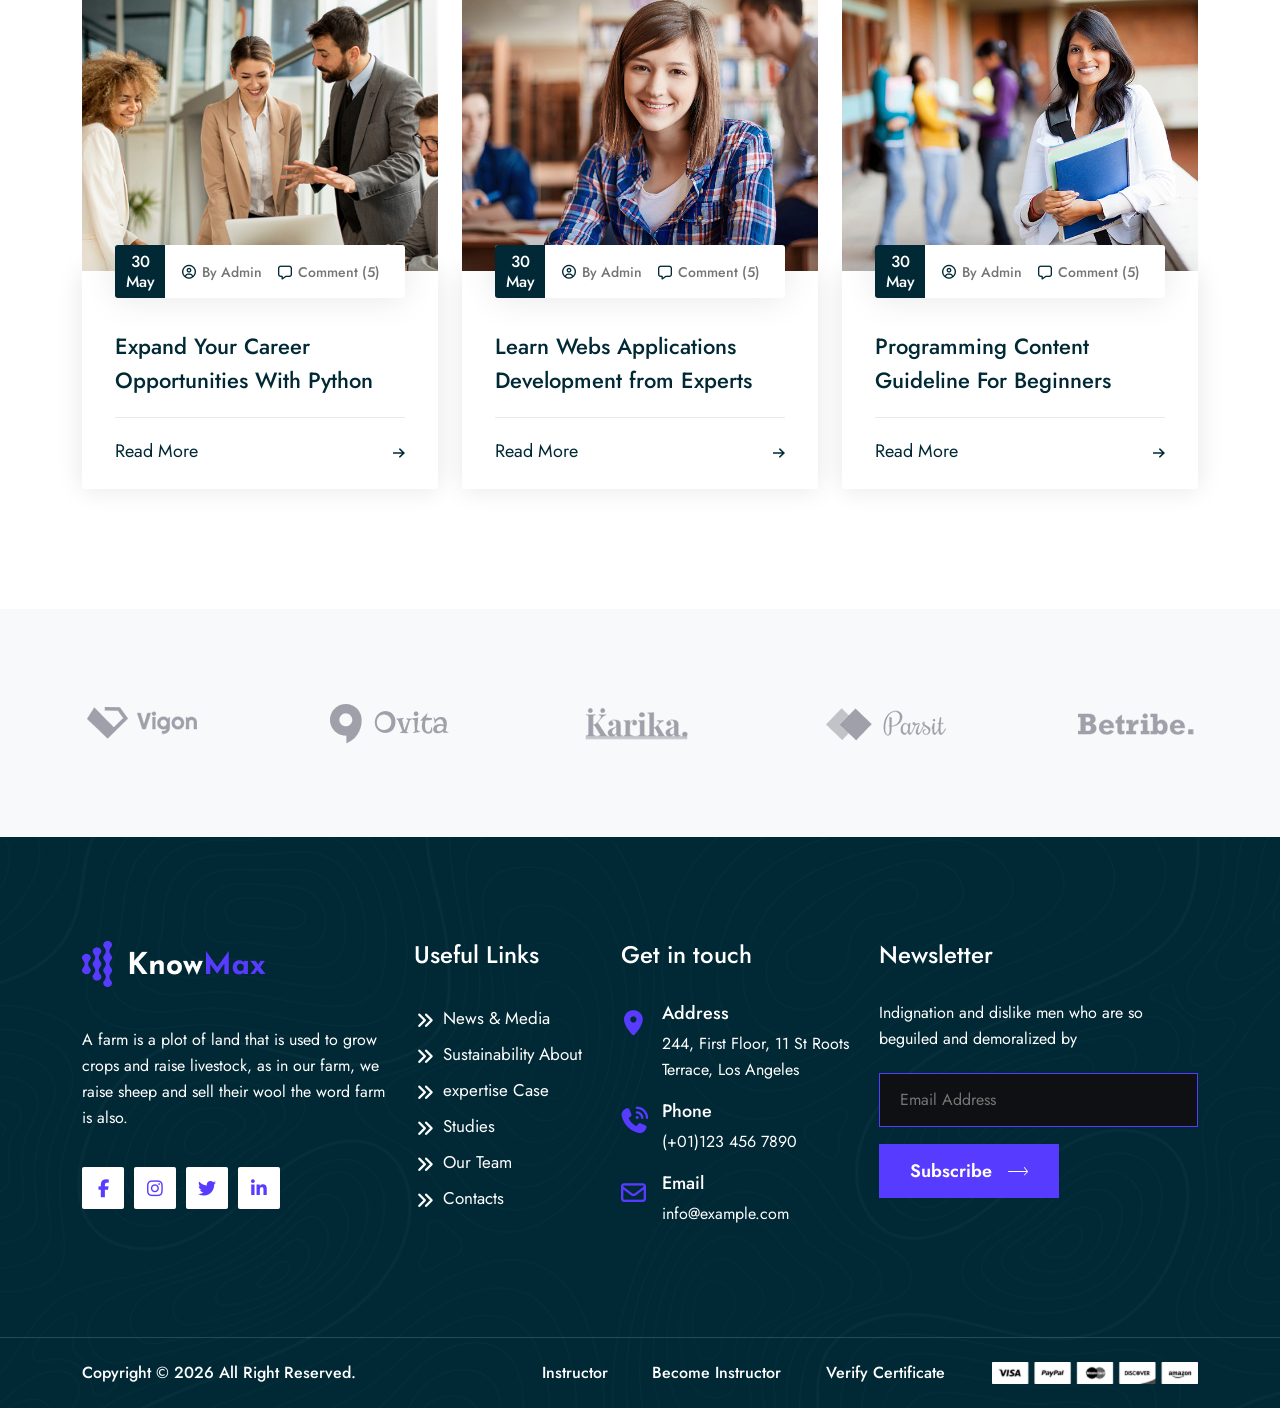
==== commit b3f5eb0f: "update" ====
--- a/index.html
+++ b/index.html
@@ -132,7 +132,7 @@
                       <li><a href="course-details.html" aria-label="Menu link">Courses Details</a></li>
                     </ul>
                   </li>
-                  <li class="menu-item-has-children">
+                  <li>
                     <a href="#" aria-label="Menu link">Team</a>
                   </li>
                   <li class="menu-item-has-children">
--- a/assets/css/style.css
+++ b/assets/css/style.css
@@ -1572,21 +1572,56 @@
   font-size: 20px;
   line-height: 1.3em;
 }
+@media (max-width: 991px) {
+  .cs_fs_20 {
+    font-size: 18px;
+  }
+}
 
 .cs_fs_22 {
   font-size: 22px;
   line-height: 1.5em;
 }
+@media (max-width: 991px) {
+  .cs_fs_22 {
+    font-size: 20px;
+  }
+}
+@media (max-width: 767px) {
+  .cs_fs_22 {
+    font-size: 18px;
+  }
+}
 
 .cs_fs_24 {
   font-size: 24px;
   line-height: 1.5em;
 }
+@media (max-width: 991px) {
+  .cs_fs_24 {
+    font-size: 22px;
+  }
+}
+@media (max-width: 767px) {
+  .cs_fs_24 {
+    font-size: 20px;
+  }
+}
 
 .cs_fs_25 {
   font-size: 25px;
   line-height: 1.4em;
 }
+@media (max-width: 991px) {
+  .cs_fs_25 {
+    font-size: 22px;
+  }
+}
+@media (max-width: 767px) {
+  .cs_fs_25 {
+    font-size: 20px;
+  }
+}
 
 .cs_fs_26 {
   font-size: 26px;
@@ -1597,6 +1632,16 @@
   font-size: 30px;
   line-height: 1.4em;
 }
+@media (max-width: 991px) {
+  .cs_fs_30 {
+    font-size: 28px;
+  }
+}
+@media (max-width: 767px) {
+  .cs_fs_30 {
+    font-size: 24px;
+  }
+}
 
 .cs_fs_32 {
   font-size: 32px;
@@ -1612,11 +1657,31 @@
   font-size: 35px;
   line-height: 1.2em;
 }
+@media (max-width: 991px) {
+  .cs_fs_35 {
+    font-size: 32px;
+  }
+}
+@media (max-width: 767px) {
+  .cs_fs_35 {
+    font-size: 26px;
+  }
+}
 
 .cs_fs_36 {
   font-size: 36px;
   line-height: 1.25em;
 }
+@media (max-width: 991px) {
+  .cs_fs_36 {
+    font-size: 34px;
+  }
+}
+@media (max-width: 767px) {
+  .cs_fs_36 {
+    font-size: 28px;
+  }
+}
 
 .cs_fs_42 {
   font-size: 42px;
@@ -1634,7 +1699,13 @@
 }
 @media (max-width: 991px) {
   .cs_fs_45 {
+    font-size: 40px;
     line-height: 1.2em;
+  }
+}
+@media (max-width: 767px) {
+  .cs_fs_45 {
+    font-size: 34px;
   }
 }
 
@@ -1644,7 +1715,13 @@
 }
 @media (max-width: 991px) {
   .cs_fs_48 {
+    font-size: 45px;
     line-height: 1.2em;
+  }
+}
+@media (max-width: 767px) {
+  .cs_fs_48 {
+    font-size: 38px;
   }
 }
 
@@ -1677,10 +1754,40 @@
   font-size: 55px;
   line-height: 1.18em;
 }
+@media (max-width: 991px) {
+  .cs_fs_55 {
+    font-size: 50px;
+  }
+}
+@media (max-width: 767px) {
+  .cs_fs_55 {
+    font-size: 44px;
+  }
+}
+@media (max-width: 575px) {
+  .cs_fs_55 {
+    font-size: 36px;
+  }
+}
 
 .cs_fs_65 {
   font-size: 65px;
   line-height: 1.154em;
+}
+@media (max-width: 991px) {
+  .cs_fs_65 {
+    font-size: 58px;
+  }
+}
+@media (max-width: 767px) {
+  .cs_fs_65 {
+    font-size: 44px;
+  }
+}
+@media (max-width: 575px) {
+  .cs_fs_65 {
+    font-size: 38px;
+  }
 }
 
 .cs_fs_72 {
@@ -3936,6 +4043,20 @@
     padding-bottom: 200px;
   }
 }
+@media (max-width: 767px) {
+  .cs_hero_style_1,
+  .cs_hero_style_3 {
+    padding-top: 200px;
+    padding-bottom: 180px;
+  }
+}
+@media (max-width: 575px) {
+  .cs_hero_style_1,
+  .cs_hero_style_3 {
+    padding-top: 150px;
+    padding-bottom: 120px;
+  }
+}
 .cs_hero_style_1 .cs_hero_overlay,
 .cs_hero_style_3 .cs_hero_overlay {
   top: 0;
@@ -4045,6 +4166,17 @@
 .cs_hero_section_1 .cs_slider_arrows.cs_style_1 .slick-arrow:hover i {
   background-color: var(--white-color);
   color: var(--accent-color);
+}
+@media (max-width: 991px) {
+  .cs_hero_section_1 .cs_slider_arrows.cs_style_1 .slick-arrow {
+    height: 75px;
+    width: 75px;
+  }
+  .cs_hero_section_1 .cs_slider_arrows.cs_style_1 .slick-arrow i {
+    height: 60px;
+    width: 60px;
+    font-size: 20px;
+  }
 }
 
 /*=======================================================
